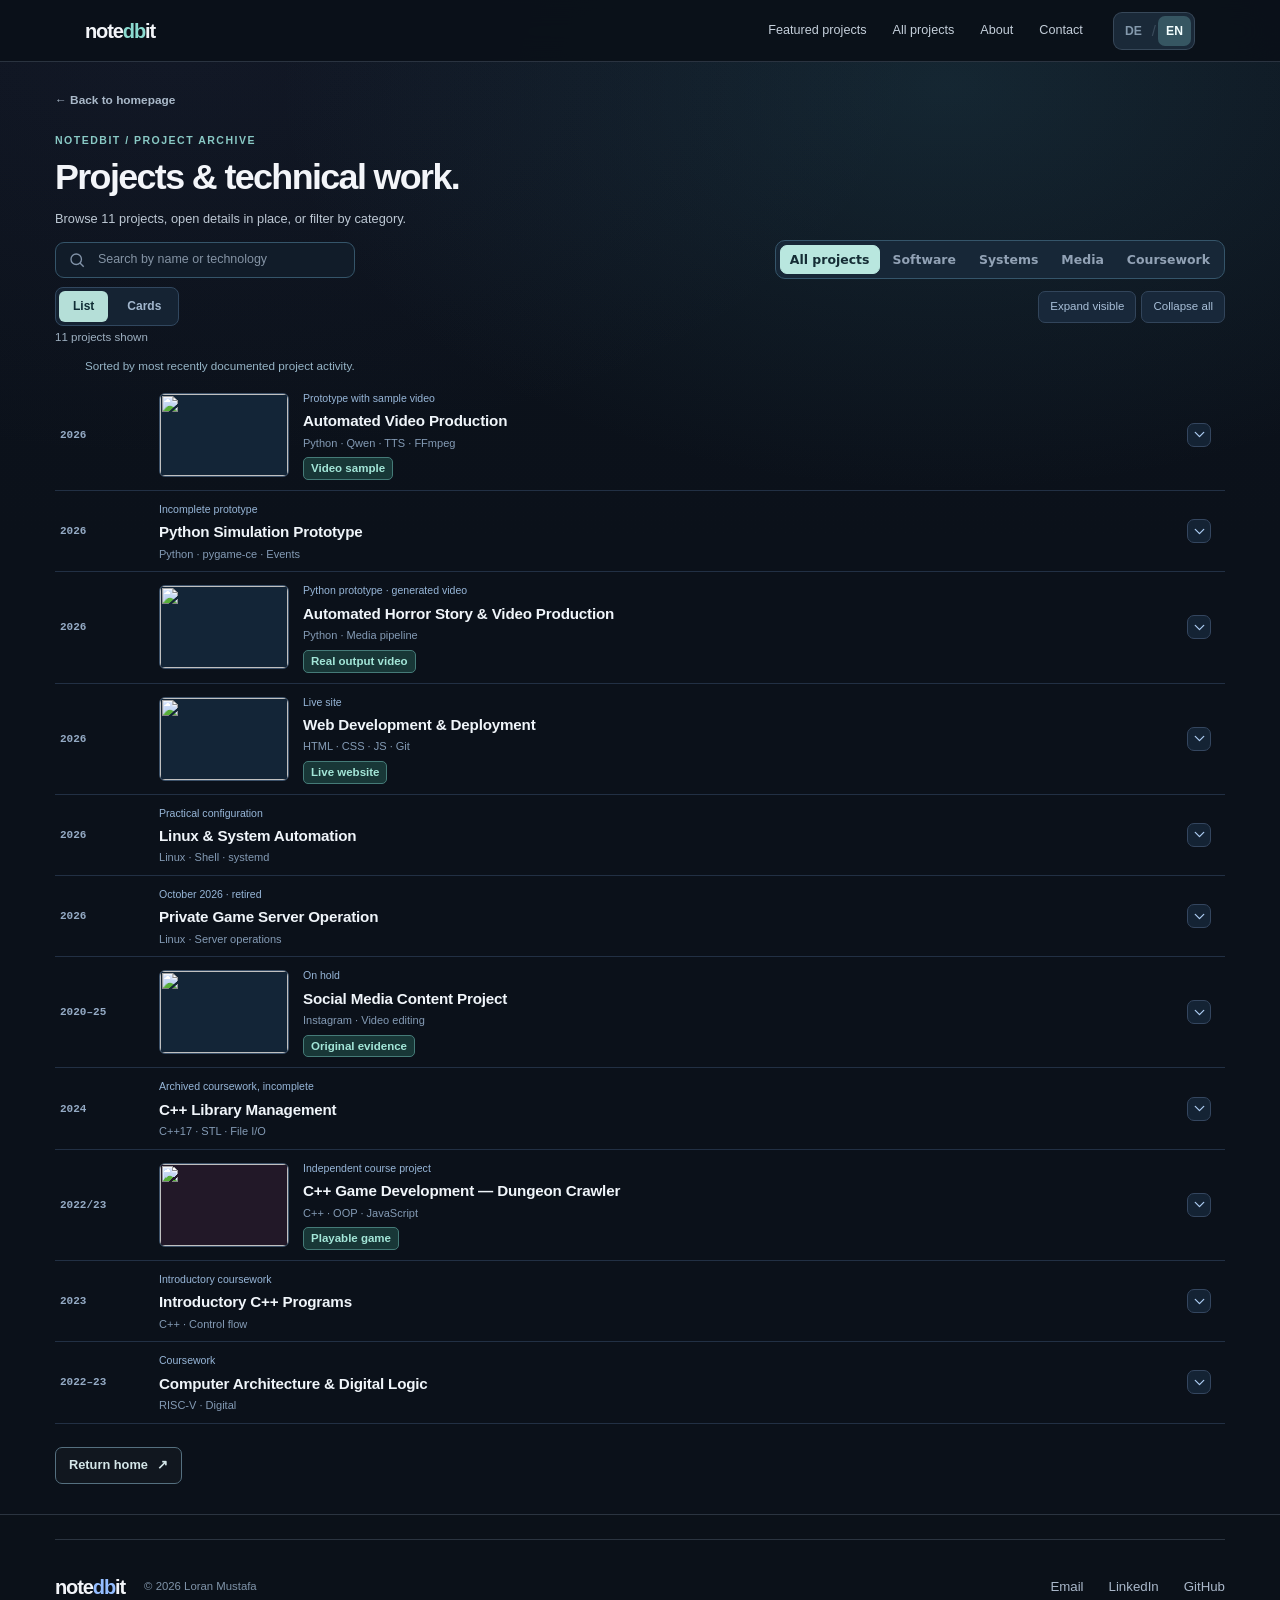
==== projects/index.html @ 92173fb7 "Prepare notedbit portfolio for internship and working student applications" ====
<!DOCTYPE html>

<html lang="en"><head><meta charset="utf-8"/><meta content="width=device-width,initial-scale=1" name="viewport"/><title data-de="Projekte &amp; technische Arbeiten — notedbit">Projects &amp; Technical Work — notedbit</title><meta content="Portfolio archive: documented applications, technical system work, media projects and coursework by Loran Mustafa." data-content-de="Portfolioarchiv: dokumentierte Anwendungen, Systemarbeiten, Medienprojekte und Studienübungen von Loran Mustafa." name="description"/><meta content="#0a1018" name="theme-color"/><link href="https://notedbit.com/projects/" rel="canonical"/><meta content="website" property="og:type"/><meta content="Projects &amp; Technical Work — notedbit" data-content-de="Projekte &amp; technische Arbeiten — notedbit" property="og:title"/><meta content="Portfolio archive: documented applications, technical system work, media projects and coursework by Loran Mustafa." data-content-de="Portfolioarchiv: dokumentierte Anwendungen, Systemarbeiten, Medienprojekte und Studienübungen von Loran Mustafa." property="og:description"/><meta content="https://notedbit.com/projects/" property="og:url"/><meta content="https://notedbit.com/assets/og-preview.png" property="og:image"/><link href="../assets/favicon.svg" rel="icon" type="image/svg+xml"/><link href="../style.css" rel="stylesheet"/><script defer="" src="../language.js"></script><script defer="" src="../script.js"></script></head><body><a class="skip-link" href="#main-content"><span data-de="Zum Inhalt springen">Skip to content</span></a><header class="site-header" data-header=""><div class="nav-shell shell"><a aria-label="notedbit home" class="brand wordmark" href="../index.html"><span>note</span><span class="wordmark-db">db</span><span>it</span></a><button aria-controls="primary-nav" aria-expanded="false" aria-label="Open navigation" class="nav-toggle" data-nav-toggle="" type="button"><span></span><span></span></button><nav aria-label="Primary navigation" class="site-nav" id="primary-nav"><a href="../index.html#work"><span data-de="Ausgewählte Projekte">Featured projects</span></a><a href="../projects/"><span data-de="Alle Projekte">All projects</span></a><a href="../index.html#about"><span data-de="Über mich">About</span></a><a href="../index.html#contact"><span data-de="Kontakt">Contact</span></a></nav><div aria-label="Sprache / Language" class="language-switch" data-language-switch="" role="group"><button aria-label="Deutsch wählen" aria-pressed="false" data-lang="de" lang="de" type="button">DE</button><span aria-hidden="true">/</span><button aria-label="Choose English" aria-pressed="true" data-lang="en" lang="en" type="button">EN</button></div></div></header><main id="main-content" tabindex="-1"><section class="archive-lead shell"><a class="back-link" href="../index.html"><span data-de="← Zurück zur Startseite">← Back to homepage</span></a><p class="micro-label">NOTEDBIT / <span data-de="PROJEKTARCHIV">PROJECT ARCHIVE</span></p><h1><span data-de="Projekte &amp; technische Arbeiten.">Projects &amp; technical work.</span></h1><p data-de="11 Projekte durchsuchen, direkt aufklappen oder nach Kategorien filtern.">Browse 11 projects, open details in place, or filter by category.</p><div class="archive-controls"><label class="archive-search"><span class="sr-only"><span data-de="Projekte suchen">Search projects</span></span><svg aria-hidden="true" viewbox="0 0 24 24"><circle cx="11" cy="11" r="7"></circle><path d="m16 16 5 5"></path></svg><input autocomplete="off" data-placeholder-de="Nach Namen oder Technologie suchen" id="project-search" placeholder="Search by name or technology" type="search"/></label><div aria-label="Filter project categories" class="archive-filters" data-aria-label-de="Projektkategorien filtern" role="group"><button aria-controls="project-groups" aria-pressed="false" data-filter="all" type="button"><span data-de="Alle Projekte">All projects</span></button><button aria-controls="project-groups" aria-pressed="true" data-filter="software" type="button">Software</button><button aria-controls="project-groups" aria-pressed="false" data-filter="systems" type="button"><span data-de="Systeme">Systems</span></button><button aria-controls="project-groups" aria-pressed="false" data-filter="media" type="button"><span data-de="Medien">Media</span></button><button aria-controls="project-groups" aria-pressed="false" data-filter="coursework" type="button"><span data-de="Studium">Coursework</span></button></div></div><div aria-label="Project display options" class="archive-workspace-toolbar" data-aria-label-de="Ansichtseinstellungen"><div aria-label="Display style" class="archive-view-switch" data-aria-label-de="Darstellung" role="group"><button aria-pressed="true" data-archive-view="rows" type="button"><span data-de="Liste">List</span></button><button aria-pressed="false" data-archive-view="cards" type="button"><span data-de="Karten">Cards</span></button></div><div class="archive-bulk-actions"><button data-archive-expand="all" type="button"><span data-de="Alle sichtbaren öffnen">Expand visible</span></button><button data-archive-expand="none" type="button"><span data-de="Alle schließen">Collapse all</span></button></div></div><p aria-live="polite" class="archive-filter-feedback" data-result-count=""></p></section><p class="archive-sort-note"><span data-de="Nach dem zuletzt dokumentierten Projektstand sortiert.">Sorted by most recently documented project activity.</span></p><div class="shell archive-main" id="project-groups"><section class="archive-group" data-archive-section="software" id="software"><div class="archive-group-head"><div><h2><span data-de="Anwendungen &amp; Software">Applications &amp; software</span></h2><p><span data-de="Eigenständige Anwendungen und Software-Studienarbeiten mit kenntlich gemachtem Entwicklungsstand.">Standalone applications and software coursework with stated development status.</span></p></div></div><div class="archive-records"><details class="archive-record" data-category="software" data-search="automated product video generation automatisierte produktvideogenerierung python application integrating local text generation, narration, composition and ffmpeg rendering. public prototype output and separate test record. python-anwendung mit lokaler textgenerierung, vertonung, szenenaufbau und ffmpeg-rendering. öffentlicher prototyp und separater testnachweis. python · qwen · tts · ffmpeg automated video production automatisierte videoproduktion" data-sort-year="2026" id="video"><summary class="archive-record-summary"><span class="archive-record-year">2026</span><span class="archive-record-heading"><span aria-hidden="true" class="archive-record-thumb"><img alt="" decoding="async" loading="lazy" src="../assets/trending-trove-poster.jpg"/></span><span class="archive-record-heading-content"><span class="archive-record-top"><span class="archive-record-status"><span data-de="Prototyp mit Videobeispiel">Prototype with sample video</span></span></span><span class="archive-record-title"><span data-de="Automatisierte Videoproduktion">Automated Video Production</span></span><span class="archive-record-stack">Python · Qwen · TTS · FFmpeg</span><span class="archive-evidence"><span data-de="Videobeispiel">Video sample</span></span></span></span><span aria-hidden="true" class="archive-record-chevron"><svg viewbox="0 0 24 24"><path d="m6 9 6 6 6-6"></path></svg></span></summary><div class="archive-record-panel"><p class="archive-record-description"><span data-de="Python-Anwendung mit lokaler Textgenerierung, Vertonung, Szenenaufbau und FFmpeg-Rendering. Öffentlicher Prototyp und separater Testnachweis.">Python application integrating local text generation, narration, composition and FFmpeg rendering. Public prototype output and separate test record.</span></p><div class="archive-facts"><div class="archive-fact"><h4><span data-de="Von Produktinformationen zur Videoausgabe">From product information to video output</span></h4><p><span data-de="Die Anwendung soll aus ausgewählten Produktdaten vertonte Produktvideos im Hochformat erzeugen. Python verbindet Datenverarbeitung, lokale Textgenerierung, Audio und Rendering zu einem durchgängigen Ablauf.">The application is designed to generate narrated vertical product videos from selected product data. Python coordinates data processing, local text generation, audio and rendering in an end-to-end workflow.</span></p></div><div class="archive-fact"><h4><span data-de="Komponenten der Pipeline">Pipeline components</span></h4><p><span data-de="Die Pipeline verwendet ein lokales Qwen-Modell für Skripte, Kokoro zur Sprachsynthese und FFmpeg für das Videorendering. Szenenzeiten, Untertitel, Komposition und technische Prüfungen werden innerhalb der Anwendung verarbeitet. Eine Desktop-Oberfläche auf Basis von PySide6 gehört zum Projekt.">The pipeline uses a local Qwen model for scripts, Kokoro for speech synthesis and FFmpeg for video rendering. Scene timing, captions, composition and technical checks are handled within the application. A PySide6-based desktop interface is part of the project.</span></p></div></div><div class="archive-media archive-video"><video aria-label="Video prototype: generated sample" controls="" data-aria-label-de="Videoprototyp: generiertes Beispiel" playsinline="" poster="../assets/trending-trove-poster.jpg" preload="none"><source src="../assets/trending-trove-prototype.mp4" type="video/mp4"/></video><div class="archive-media-caption"><strong><span data-de="Generiertes Prototypbeispiel">Generated prototype sample</span></strong><p><span data-de="Eine frühere Ausgabe der Anwendung, kein fertiges Produkt. Der separat dokumentierte Linux-End-to-End-Test verwendete eine andere Videodatei.">An earlier output of the application, not a finalized product. The separately documented Linux end-to-end test used another video file.</span></p></div></div><div class="archive-panel-links"><a class="archive-case-link" href="../assets/trending-trove-prototype.mp4"><span data-de="Ausgabevideo ansehen">Watch generated sample</span> ↗</a><a class="archive-case-link" href="trendingtrove.html"><span data-de="Technische Dokumentation">Technical documentation</span> <span aria-hidden="true">↗</span></a></div></div></details><details class="archive-record" data-category="software" data-search="python simulation prototype python-simulationsprototyp pygame-ce physik physics kollision collision seed modes modi events ereignisse plinko shrinking circle 2026" data-sort-year="2026" id="simulation"><summary class="archive-record-summary"><span class="archive-record-year">2026</span><span class="archive-record-heading"><span class="archive-record-heading-content"><span class="archive-record-top"><span class="archive-record-status"><span data-de="Unvollständiger Prototyp">Incomplete prototype</span></span></span><span class="archive-record-title"><span data-de="Python-Simulationsprototyp">Python Simulation Prototype</span></span><span class="archive-record-stack">Python · pygame-ce · Events</span></span></span><span aria-hidden="true" class="archive-record-chevron"><svg viewbox="0 0 24 24"><path d="m6 9 6 6 6-6"></path></svg></span></summary><div class="archive-record-panel"><p class="archive-record-description"><span data-de="Python-Prototyp mit neun registrierten Modi und bekannten Fehlern in Physik und Kollisionen. Ein funktionierender Videoexport ist unbelegt.">Python prototype with nine registered modes and known physics and collision issues. A working video export is unverified.</span></p><div class="archive-facts"><div class="archive-fact"><h4><span data-de="Simulationsmechanik">Simulation mechanics</span></h4><p><span data-de="Die Implementierung enthält Seed-basierte Durchläufe, Kollisionslogik und eine Simulationszeit. Einzelne Modi laufen unzuverlässig. Die Browser-Demo wird im Portfolio nicht angeboten.">The implementation includes seeded runs, collision logic and a simulation clock. Some modes behave unreliably and the browser demo is unavailable from the portfolio.</span></p></div><div class="archive-fact"><h4><span data-de="Events und Reproduzierbarkeit">Events and reproducibility</span></h4><p><span data-de="Ein Event-/Listener-System erfasst Kollisionen, Objekterzeugung, Entfernen und Punktestände. Debug-Overlays, Laufmetriken und automatische Prüfungen unterstützen Tests und reproduzierbare Entwicklungsdurchläufe.">An event/listener system records collisions, object creation, removal and scoring events. Debug overlays, run metrics and automated acceptance checks support testing and repeatable development runs.</span></p></div></div><div class="archive-panel-links"><a class="archive-case-link" href="python-simulations.html"><span data-de="Technische Dokumentation">Technical documentation</span> <span aria-hidden="true">↗</span></a></div></div></details><details class="archive-record" data-category="software" data-search="automated horror story &amp; video production automatisierte horrorstory- &amp; videoproduktion separate python project for story processing, voice and short-video composition. public showcase video not yet verified. separates python-projekt für story-verarbeitung, vertonung und kurze videos. öffentliches beispielvideo bislang nicht verifiziert. python · media pipeline automated horror story &amp; video production automatisierte horrorstory- &amp; videoproduktion horror generated video qwen kokoro whisper subtitles ffmpeg batch tests 2026" data-sort-year="2026" id="horror"><summary class="archive-record-summary"><span class="archive-record-year">2026</span><span class="archive-record-heading"><span aria-hidden="true" class="archive-record-thumb"><img alt="" decoding="async" loading="lazy" src="../assets/horror-generated-frame.jpg"/></span><span class="archive-record-heading-content"><span class="archive-record-top"><span class="archive-record-status"><span data-de="Python-Prototyp · generiertes Video">Python prototype · generated video</span></span></span><span class="archive-record-title"><span data-de="Automatisierte Horrorstory- &amp; Videoproduktion">Automated Horror Story &amp; Video Production</span></span><span class="archive-record-stack">Python · Media pipeline</span><span class="archive-evidence"><span data-de="Echtes Ausgabevideo">Real output video</span></span></span></span><span aria-hidden="true" class="archive-record-chevron"><svg viewbox="0 0 24 24"><path d="m6 9 6 6 6-6"></path></svg></span></summary><div class="archive-record-panel"><p class="archive-record-description"><span data-de="Lokale Python-Pipeline für Vertonung, Bildsequenzen, Untertitel und vertikalen Videoexport. Ein echter Ausgabeausschnitt ist verfügbar.">Local Python pipeline for narration, image sequences, subtitles and final vertical video assembly. A real output excerpt is available.</span></p><div class="archive-facts"><div class="archive-fact"><h4><span data-de="Vertonte fiktionale Geschichten">Narrated fictional stories</span></h4><p><span data-de="Das Projekt ist auf englischsprachige fiktionale Horrorvideos ausgerichtet. Es verbindet Erzähltext, Vertonung, Bildsequenzen, zurückhaltende Bildbewegung, Untertitel und Medienexport. Es ist von der Produktvideo-Pipeline getrennt.">The project targets English-language fictional horror videos. It combines narrative text, narration, image sequences, restrained visual movement, subtitles and media export. It is distinct from the product-video pipeline.</span></p></div><div class="archive-fact"><h4><span data-de="Stapelverarbeitung und Prüfungen">Batch processing and validation</span></h4><p><span data-de="Entwicklungsprotokolle beschreiben Stapelverarbeitung, Untertitel und Fehlerbehandlung. Eine tatsächliche Videoausgabe liegt jetzt als visuell geprüftes Beispiel vor; die gesamte Pipeline wurde nicht erneut unabhängig getestet.">Development logs describe multi-story batch runs, subtitle processing and error recovery. A produced video output is now available as a checked visual sample; the entire pipeline has not been independently retested.</span></p></div></div><div class="archive-media archive-video"><video aria-label="Generated horror video excerpt" controls="" data-aria-label-de="Ausschnitt eines erzeugten Horrorvideos" playsinline="" poster="../assets/horror-generated-frame.jpg" preload="none"><source src="../assets/horror-generated-excerpt.mp4" type="video/mp4"/></video><div class="archive-media-caption"><strong><span data-de="Originalausgabe · Ausschnitt (42 s)">Original generated output · excerpt (42 s)</span></strong><p><span data-de="Ausschnitt aus einem 2:53-Minuten-Video vom 24.09.2026. Eigene Videoausgabe, kein fremdes Referenzmaterial.">Excerpt from a 2:53-minute video dated 24 September 2026. Generated project output, not third-party reference footage.</span></p></div></div><div class="archive-panel-links"><a class="archive-case-link" href="../assets/horror-generated-excerpt.mp4"><span data-de="Generierten Ausschnitt ansehen">Watch generated excerpt</span> ↗</a><a class="archive-case-link" href="horror-video-automation.html"><span data-de="Technische Dokumentation">Technical documentation</span> <span aria-hidden="true">↗</span></a></div></div></details><details class="archive-record" data-category="software" data-search="c++ library management c++-bibliotheksverwaltung archived multi-class application skeleton. the original command dispatcher was empty; attribution needs review before public code release. archivierter anwendungsentwurf mit mehreren klassen. die ursprüngliche befehlsverarbeitung war leer; urheberschaft vor codefreigabe klären. c++17 · stl · file i/o c++ library management c++-bibliotheksverwaltung january 2024 original unimplemented dispatcher project" data-sort-year="2024" id="library"><summary class="archive-record-summary"><span class="archive-record-year">2024</span><span class="archive-record-heading"><span class="archive-record-top"><span class="archive-record-status"><span data-de="Archivierte Studienarbeit, unvollständig">Archived coursework, incomplete</span></span></span><span class="archive-record-title"><span data-de="C++-Bibliotheksverwaltung">C++ Library Management</span></span><span class="archive-record-stack">C++17 · STL · File I/O</span></span><span aria-hidden="true" class="archive-record-chevron"><svg viewbox="0 0 24 24"><path d="m6 9 6 6 6-6"></path></svg></span></summary><div class="archive-record-panel"><p class="archive-record-description"><span data-de="Archivierter Anwendungsentwurf mit mehreren Klassen. Die ursprüngliche Befehlsverarbeitung war leer; Urheberschaft vor Codefreigabe klären.">Archived multi-class application skeleton. The original command dispatcher was empty; attribution needs review before public code release.</span></p><div class="archive-facts"><div class="archive-fact"><h4><span data-de="Mehrere fachliche Klassen">Multiple domain classes</span></h4><p><span data-de="Der archivierte Code enthält getrennte Klassen für Book, Author, User, Tag, BorrowEntry und Library sowie Header-/Quelldateitrennung, Standardcontainer, Suchroutinen und Datei-Ein-/Ausgabe.">The archived code contains separate Book, Author, User, Tag, BorrowEntry and Library classes, with header/source separation, standard containers, lookup routines and file-I/O methods.</span></p></div><div class="archive-fact"><h4><span data-de="Fehlende Kommandoverarbeitung">Missing command dispatch</span></h4><p><span data-de="Die Hauptschleife ruft Library::processCommand() auf, die Methode ist im verfügbaren Archiv aber leer. Auch die Ausleihberechtigung ist nur ein Platzhalter. Ein erfolgreicher Build bedeutet deshalb nicht, dass die Anwendung benutzbar ist.">The main input loop calls Library::processCommand(), but that method has no implementation in the available archive. A borrowing authorization check is also a placeholder. A successful build therefore does not mean the application is usable.</span></p></div></div><div class="archive-panel-links"><a class="archive-case-link" href="library-management.html"><span data-de="Technische Dokumentation">Technical documentation</span> <span aria-hidden="true">↗</span></a></div></div></details><details class="archive-record" data-category="software" data-search="c++ game development — dungeon crawler c++-spieleentwicklung — dungeon crawler independently developed c++ project with object-oriented mechanics; later browser-playable javascript adaptation. eigenständig entwickeltes c++-projekt mit objektorientierten mechaniken; später erstellte, spielbare javascript-adaption. c++ · oop · javascript c++ game development — dungeon crawler c++-spieleentwicklung — dungeon crawler" data-sort-year="2023" id="dungeon"><summary class="archive-record-summary"><span class="archive-record-year">2022/23</span><span class="archive-record-heading"><span aria-hidden="true" class="archive-record-thumb"><img alt="" decoding="async" loading="lazy" src="../assets/dungeoncrawler-gameplay.png"/></span><span class="archive-record-heading-content"><span class="archive-record-top"><span class="archive-record-status"><span data-de="Eigenständiges Studienprojekt">Independent course project</span></span></span><span class="archive-record-title"><span data-de="C++-Spieleentwicklung — Dungeon Crawler">C++ Game Development — Dungeon Crawler</span></span><span class="archive-record-stack">C++ · OOP · JavaScript</span><span class="archive-evidence"><span data-de="Spielbare Demo">Playable game</span></span></span></span><span aria-hidden="true" class="archive-record-chevron"><svg viewbox="0 0 24 24"><path d="m6 9 6 6 6-6"></path></svg></span></summary><div class="archive-record-panel"><p class="archive-record-description"><span data-de="Ursprüngliches eigenständiges C++-Projekt mit objektorientierten Mechaniken; später erstellte, spielbare JavaScript-Adaption.">Original independent C++ project with object-oriented mechanics; later browser-playable JavaScript adaptation.</span></p><div class="archive-facts"><div class="archive-fact"><h4><span data-de="Ursprüngliches C++-Projekt">Original C++ project</span></h4><p><span data-de="Entwickelt im Rahmen von Algorithmen und Datenstrukturen an der Universität Osnabrück. Die ursprüngliche Umgebung verwendete AlgoViz / SVG für die Darstellung und umfasste Charaktere, Gegner, Kämpfe, Gegenstände, Truhen, Gold, Gifteffekte und Levelwechsel.">Developed as part of Algorithms and Data Structures at the University of Osnabrück. The original environment used AlgoViz / SVG for graphics and included characters, enemies, combat, items, chests, gold, poison effects and level progression.</span></p></div><div class="archive-fact"><h4><span data-de="Spiel- und Levelmechanik">Game and level logic</span></h4><p><span data-de="Der ursprüngliche Code enthält objektorientierte Klassen und eine rasterbasierte Dungeon-Logik. Zufällige Levelgenerierung und Prüfungen erreichbarer Bereiche gehören zur dokumentierten Implementierung. Der Browser-Port bildet ausgewählte Mechaniken mit JavaScript und den vorhandenen Pixel-Art-Grafiken nach.">The original code includes object-oriented classes and grid-based dungeon logic. Randomized level generation and checks for reachable areas are part of the documented implementation. The browser port reproduces selected mechanics using JavaScript and the existing pixel-art assets.</span></p></div></div><div class="archive-media archive-game"><div class="archive-game-preview"><img alt="Screenshot from the actual running Dungeon Crawler browser game" data-alt-de="Screenshot der laufenden Dungeon-Crawler-Browserversion" loading="lazy" src="../assets/dungeoncrawler-gameplay.png"/><div><strong><span data-de="Spielbare Browser-Adaption">Playable browser adaptation</span></strong><p><span data-de="Das Browser-Spiel ist eine spätere JavaScript-Adaption, nicht die ursprüngliche C++-Studienabgabe.">The browser game is a later JavaScript adaptation, not the original C++ coursework submission.</span></p><button aria-expanded="false" class="archive-game-launch" data-game-toggle="" type="button"><span data-de="Spiel hier laden" data-game-label="load">Load game here</span><span data-de="Spiel verbergen" data-game-label="hide">Hide game</span></button></div></div><div class="archive-game-frame" hidden=""><iframe allowfullscreen="" data-game-src="../games/dungeoncrawler/" loading="lazy" title="Playable Dungeon Crawler demo"></iframe><p class="archive-game-note"><span data-de="Für eine größere Ansicht das vollständige Spiel öffnen.">For a larger view, open the full game.</span> <a href="../games/dungeoncrawler/"><span data-de="Ganzes Spiel öffnen">Open full game</span> ↗</a></p></div></div><div class="archive-panel-links"><a class="archive-case-link" href="dungeoncrawler.html"><span data-de="Technische Dokumentation">Technical documentation</span> <span aria-hidden="true">↗</span></a></div></div></details></div></section><section class="archive-group" data-archive-section="systems" id="systems"><div class="archive-group-head"><div><h2><span data-de="Web &amp; Infrastruktur">Web &amp; infrastructure</span></h2><p><span data-de="Bereitstellung, Linux-Wartung, Skripte und Serverbetrieb.">Deployment, Linux maintenance, scripting and server operation.</span></p></div></div><div class="archive-records"><details class="archive-record" data-category="systems" data-search="web development &amp; deployment webentwicklung &amp; bereitstellung responsive bilingual static website, github pages deployment and browser game integration. responsive zweisprachige statische website, github-pages-bereitstellung und integration eines browserspiels. html · css · js · git web development &amp; deployment webentwicklung &amp; bereitstellung" data-sort-year="2026" id="website"><summary class="archive-record-summary"><span class="archive-record-year">2026</span><span class="archive-record-heading"><span aria-hidden="true" class="archive-record-thumb"><img alt="" decoding="async" loading="lazy" src="../assets/web-deployment-thumbnail.webp"/></span><span class="archive-record-heading-content"><span class="archive-record-top"><span class="archive-record-status"><span data-de="Veröffentlichte Website">Live site</span></span></span><span class="archive-record-title"><span data-de="Webentwicklung &amp; Bereitstellung">Web Development &amp; Deployment</span></span><span class="archive-record-stack">HTML · CSS · JS · Git</span><span class="archive-evidence"><span data-de="Live-Website">Live website</span></span></span></span><span aria-hidden="true" class="archive-record-chevron"><svg viewbox="0 0 24 24"><path d="m6 9 6 6 6-6"></path></svg></span></summary><div class="archive-record-panel"><p class="archive-record-description"><span data-de="Responsive zweisprachige statische Website, GitHub-Pages-Bereitstellung und Integration eines Browserspiels.">Responsive bilingual static website, GitHub Pages deployment and browser game integration.</span></p><div class="archive-facts"><div class="archive-fact"><h4><span data-de="HTML, CSS und JavaScript">Plain HTML, CSS and JavaScript</span></h4><p><span data-de="notedbit wird ohne Frontend-Framework oder Backend umgesetzt. Die Website enthält responsive Navigation, eine zweisprachige Oberfläche, Projektseiten, einen Videoplayer und eine interaktive JavaScript-Spieladaption.">notedbit is built without a frontend framework or backend. The site includes responsive navigation, a bilingual interface, project pages, a media player and an interactive JavaScript game adaptation.</span></p></div><div class="archive-fact"><h4><span data-de="Versioniert und veröffentlicht">Versioned and published</span></h4><p><span data-de="Der Quellcode wird mit Git und GitHub verwaltet und über GitHub Pages unter einer eigenen Domain bereitgestellt. Das öffentliche Repository dokumentiert die Seitenstruktur und den verfügbaren Quellcode.">The source is managed with Git and GitHub and served through GitHub Pages under a custom domain. The public repository documents the site structure and the available source code.</span></p></div></div><div class="archive-media archive-site-preview"><img alt="Screenshot of the actual notedbit portfolio website" data-alt-de="Screenshot der tatsächlichen notedbit-Portfolio-Website" loading="lazy" src="../assets/notedbit-site-preview.png"/><p><span data-de="Screenshot dieses Portfolios; der Quellcode ist im öffentlichen Repository verfügbar.">Screenshot of this portfolio; source code is available in the public repository.</span> <a href="https://github.com/notedbit/notedbit" rel="noopener noreferrer" target="_blank">GitHub ↗</a></p></div><div class="archive-panel-links"><a class="archive-case-link" href="../index.html"><span data-de="Portfolio ansehen">View live portfolio</span> ↗</a><a class="archive-case-link" href="web-development.html"><span data-de="Technische Dokumentation">Technical documentation</span> <span aria-hidden="true">↗</span></a> <a class="archive-case-link" href="https://github.com/notedbit/notedbit" rel="noopener noreferrer" target="_blank">GitHub ↗</a></div></div></details><details class="archive-record" data-category="systems" data-search="linux &amp; system automation linux &amp; systemautomatisierung linux migration, troubleshooting, shell/systemd tasks and documented maintenance workflows. linux-migration, fehlerdiagnose, shell-/systemd-aufgaben und dokumentierte wartungsabläufe. linux · shell · systemd linux &amp; system automation linux &amp; systemautomatisierung" data-sort-year="2026" id="linux"><summary class="archive-record-summary"><span class="archive-record-year">2026</span><span class="archive-record-heading"><span class="archive-record-top"><span class="archive-record-status"><span data-de="Praktische Konfiguration">Practical configuration</span></span></span><span class="archive-record-title"><span data-de="Linux &amp; Systemautomatisierung">Linux &amp; System Automation</span></span><span class="archive-record-stack">Linux · Shell · systemd</span></span><span aria-hidden="true" class="archive-record-chevron"><svg viewbox="0 0 24 24"><path d="m6 9 6 6 6-6"></path></svg></span></summary><div class="archive-record-panel"><p class="archive-record-description"><span data-de="Linux-Migration, Fehlerdiagnose, Shell-/systemd-Aufgaben und dokumentierte Wartungsabläufe.">Linux migration, troubleshooting, shell/systemd tasks and documented maintenance workflows.</span></p><div class="archive-facts"><div class="archive-fact"><h4><span data-de="Shell und systemd">Shell and systemd</span></h4><p><span data-de="Zu den Linux-Wartungsaufgaben gehören skriptbasierte APT-/Flatpak-Updates und eine Zeitsteuerung über systemd. Die Arbeiten zeigen lokale Automatisierung, nicht die Administration produktiver Unternehmensinfrastruktur.">Linux maintenance tasks include scripted APT/Flatpak updates and systemd-based scheduling. The work demonstrates configuration and operation of local automation, not production-scale infrastructure administration.</span></p></div><div class="archive-fact"><h4><span data-de="Fehleranalyse und Systemmigration">Troubleshooting and system migration</span></h4><p><span data-de="Dokumentierte Arbeiten umfassen Boot- und Datenträgermigration, Desktop- und Hardwarekonfiguration, Audio-/Netzwerkdiagnose und Untersuchungen schwankender WLAN-/Downloadgeschwindigkeiten. Eine Datenträgermigration auf NVMe wurde abgeschlossen und das System erfolgreich gestartet.">Documented work includes boot and storage migration, desktop and hardware configuration, audio/network diagnostics and investigation of fluctuating Wi-Fi/download performance. A disk-to-NVMe migration was completed and the system booted successfully.</span></p></div></div><div class="archive-panel-links"><a class="archive-case-link" href="linux-automation.html"><span data-de="Technische Dokumentation">Technical documentation</span> <span aria-hidden="true">↗</span></a></div></div></details><details class="archive-record" data-category="systems" data-search="private game server operation betrieb eines privaten gameservers dauntless revived server operations on linux. server operation, not development of the original game. dauntless-revived-serverbetrieb unter linux. serveradministration, keine entwicklung des ursprünglichen spiels. linux · server operations private game server operation betrieb eines privaten gameservers 2026 2022 2023 2026" data-sort-year="2026" id="server"><summary class="archive-record-summary"><span class="archive-record-year">2026</span><span class="archive-record-heading"><span class="archive-record-top"><span class="archive-record-status"><span data-de="Oktober 2026 · eingestellt">October 2026 · retired</span></span></span><span class="archive-record-title"><span data-de="Betrieb eines privaten Gameservers">Private Game Server Operation</span></span><span class="archive-record-stack">Linux · Server operations</span></span><span aria-hidden="true" class="archive-record-chevron"><svg viewbox="0 0 24 24"><path d="m6 9 6 6 6-6"></path></svg></span></summary><div class="archive-record-panel"><p class="archive-record-description"><span data-de="Dauntless-Revived-Serverbetrieb unter Linux. Serveradministration, keine Entwicklung des ursprünglichen Spiels.">Dauntless Revived server operations on Linux. Server operation, not development of the original game.</span></p><div class="archive-facts"><div class="archive-fact"><h4><span data-de="Privater Dauntless-Server">Private Dauntless server</span></h4><p><span data-de="Ein privater Dauntless-Revived-Server wurde unter Linux eingerichtet und betrieben, einschließlich Wartung und Backups. Der Dienst wurde inzwischen eingestellt. Dies belegt Betriebserfahrung, nicht die Entwicklung des Spiels oder einer kommerziellen Hosting-Plattform.">A private Dauntless Revived server was configured and operated under Linux, with maintenance and backups. The service has since been discontinued; this is operational experience, not a claim of developing the game or a commercial hosted platform.</span></p></div><div class="archive-fact"><h4><span data-de="Umfang der Dokumentation">Documentation scope</span></h4><p><span data-de="Dies sind getrennte technische Arbeiten, die als Fallstudie zusammengefasst werden, kein einheitliches Softwareprodukt. Ein Live-Administrationsdashboard, produktives Monitoring oder ein öffentlicher Server-Endpunkt wird nicht behauptet.">These are separate technical tasks grouped as a case study, not one unified software product. No live administrative dashboard, production monitoring setup or public server endpoint is claimed.</span></p></div></div><div class="archive-panel-links"><a class="archive-case-link" href="linux-automation.html#server"><span data-de="Technische Dokumentation">Technical documentation</span> <span aria-hidden="true">↗</span></a></div></div></details></div></section><section class="archive-group" data-archive-section="media" id="media"><div class="archive-group-head"><div><h2><span data-de="Medien &amp; Veröffentlichung">Media &amp; publishing</span></h2><p><span data-de="Eigenständige Medienarbeit, nicht als Softwareentwicklung dargestellt.">Independent content work, not presented as software engineering.</span></p></div></div><div class="archive-records"><details class="archive-record" data-category="media" data-search="social media content project social-media-projekt memesmoke: independent short-form media publishing, creative editing and audience-performance analysis. memesmoke: eigenständige kurzvideo-veröffentlichungen, bearbeitung und auswertung der reichweite. instagram · video editing social media content project social-media-projekt" data-sort-year="2025" id="memesmoke"><summary class="archive-record-summary"><span class="archive-record-year">2020–25</span><span class="archive-record-heading"><span aria-hidden="true" class="archive-record-thumb"><img alt="" decoding="async" loading="lazy" src="../assets/memesmoke-achievement-10k.jpg"/></span><span class="archive-record-heading-content"><span class="archive-record-top"><span class="archive-record-status"><span data-de="Pausiert">On hold</span></span></span><span class="archive-record-title"><span data-de="Social-Media-Projekt">Social Media Content Project</span></span><span class="archive-record-stack">Instagram · Video editing</span><span class="archive-evidence"><span data-de="Originalnachweis">Original evidence</span></span></span></span><span aria-hidden="true" class="archive-record-chevron"><svg viewbox="0 0 24 24"><path d="m6 9 6 6 6-6"></path></svg></span></summary><div class="archive-record-panel"><p class="archive-record-description"><span data-de="MemeSmoke: eigenständige Kurzvideo-Veröffentlichungen, Bearbeitung und Auswertung der Reichweite.">MemeSmoke: independent short-form media publishing, creative editing and audience-performance analysis.</span></p><div class="archive-facts"><div class="archive-fact"><h4><span data-de="Bearbeitung, Veröffentlichung und Auswertung">Editing, publishing and analysis</span></h4><p><span data-de="Das Projekt umfasste die Aufbereitung und Veröffentlichung kurzer Medieninhalte sowie die Auswertung ihrer Leistung mit Instagram Insights. Es wird als digitales Medienprojekt präsentiert, nicht als Programmierarbeit.">The account involved preparing and publishing short-form media content and reviewing performance using Instagram Insights. It is presented as a digital media project, not a programming project.</span></p></div><div class="archive-fact"><h4><span data-de="Dokumentierte Reichweite">Recorded reach</span></h4><p><span data-de="Die historischen Screenshots dokumentieren Meilensteine von 10.000 Followern und 5 Millionen Aufrufen.">The historical screenshots document milestones of 10,000 followers and 5 million plays.</span></p></div></div><div class="archive-media archive-milestones"><img alt="Original screenshot celebrating 10,000 followers" data-alt-de="Original-Screenshot zum Meilenstein von 10.000 Followern" loading="lazy" src="../assets/memesmoke-achievement-10k.jpg"/><img alt="Original screenshot celebrating 5 million plays" data-alt-de="Original-Screenshot zum Meilenstein von fünf Millionen Aufrufen" loading="lazy" src="../assets/memesmoke-achievement-5m.jpg"/><p><span data-de="Historische Screenshots, keine aktuellen Reichweitenzahlen.">Historical screenshots, not current audience figures.</span></p></div><div class="archive-panel-links"><a class="archive-case-link" href="media-project.html"><span data-de="Technische Dokumentation">Technical documentation</span> <span aria-hidden="true">↗</span></a></div></div></details></div></section><section class="archive-group" data-archive-section="coursework" id="coursework"><div class="archive-group-head"><div><h2><span data-de="Frühere Studienarbeiten">Earlier coursework</span></h2><p><span data-de="Kleinere Aufgaben, die nicht zu Softwareprodukten aufgebläht werden.">Smaller assignments grouped without inflating them into products.</span></p></div></div><div class="archive-records"><details class="archive-record" data-category="coursework" data-search="introductory c++ programs c++-einführungsprogramme currency conversion, letter generation and introductory console exercises. währungsumrechnung, briefgenerierung und einfache konsolenübungen. c++ · control flow introductory c++ programs c++-einführungsprogramme" data-sort-year="2023" id="introcpp"><summary class="archive-record-summary"><span class="archive-record-year">2023</span><span class="archive-record-heading"><span class="archive-record-top"><span class="archive-record-status"><span data-de="Einführende Studienarbeit">Introductory coursework</span></span></span><span class="archive-record-title"><span data-de="C++-Einführungsprogramme">Introductory C++ Programs</span></span><span class="archive-record-stack">C++ · Control flow</span></span><span aria-hidden="true" class="archive-record-chevron"><svg viewbox="0 0 24 24"><path d="m6 9 6 6 6-6"></path></svg></span></summary><div class="archive-record-panel"><p class="archive-record-description"><span data-de="Währungsumrechnung, Briefgenerierung und einfache Konsolenübungen.">Currency conversion, letter generation and introductory console exercises.</span></p><div class="archive-facts"><div class="archive-fact"><h4><span data-de="Kleine C++-Übungen">Small C++ exercises</span></h4><p><span data-de="Vorhandene Grundlagenübungen: Währungsumrechnung mit festen Kursen, einfache Textausgabe und Konsolen-Ein-/Ausgabe. Keine eigenständigen Softwareprodukte.">Source-backed fundamentals: currency conversion with fixed rates, conditional text output, and console I/O. These are not standalone software products.</span></p></div></div><div class="archive-panel-links"><a class="archive-case-link" href="coursework.html#cpp"><span data-de="Technische Dokumentation">Technical documentation</span> <span aria-hidden="true">↗</span></a></div></div></details><details class="archive-record" data-category="coursework" data-search="computer architecture &amp; digital logic rechnerarchitektur &amp; digitale logik risc-v assembly and digital-circuit exercises from university modules; scope of individual submissions remains under review. risc-v-assembly und digitalschaltungen aus dem studium; umfang einzelner abgaben noch in prüfung. risc-v · digital computer architecture &amp; digital logic rechnerarchitektur &amp; digitale logik 2022–23 2022 2023 2026 own abgabe november 2022 january 2023 riscv fibonacci timer interrupts" data-sort-year="2023" id="architecture"><summary class="archive-record-summary"><span class="archive-record-year">2022–23</span><span class="archive-record-heading"><span class="archive-record-top"><span class="archive-record-status"><span data-de="Studienübungen">Coursework</span></span></span><span class="archive-record-title"><span data-de="Rechnerarchitektur &amp; Digitale Logik">Computer Architecture &amp; Digital Logic</span></span><span class="archive-record-stack">RISC-V · Digital</span></span><span aria-hidden="true" class="archive-record-chevron"><svg viewbox="0 0 24 24"><path d="m6 9 6 6 6-6"></path></svg></span></summary><div class="archive-record-panel"><p class="archive-record-description"><span data-de="Eigene Digital-Schaltungsabgaben und RISC-V-Assemblerübungen aus November 2022 bis Januar 2023. Studienarbeiten, keine eigenständige Anwendung.">Own Digital circuit submissions and RISC-V assembly exercises, dated November 2022 to January 2023. Coursework, not a standalone application.</span></p><div class="archive-facts"><div class="archive-fact"><h4><span data-de="Digitale Logik und RISC-V">Digital logic and RISC-V</span></h4><p><span data-de="Meine Abgaben umfassen Schaltungen in Digital und RISC-V-Übungen, darunter eine Interrupt-Routine für einen Timer. Die Fallstudie dokumentiert ausgewählte Studienarbeiten.">My submissions include Digital schematics and RISC-V exercises, including a timer interrupt handler. The case study documents selected coursework.</span></p></div></div><div class="archive-panel-links"><a class="archive-case-link" href="coursework.html#hardware"><span data-de="Technische Dokumentation">Technical documentation</span> <span aria-hidden="true">↗</span></a></div></div></details></div></section></div><div class="shell archive-closing"><a class="button button-secondary" href="../index.html"><span data-de="Zur Startseite">Return home</span><span aria-hidden="true">↗</span></a></div></main><footer class="site-footer portfolio-footer"><div class="footer-shell shell"><div class="footer-identity"><a aria-label="notedbit home" class="brand wordmark" href="../index.html"><span>note</span><span class="wordmark-db">db</span><span>it</span></a><p>© <span data-year="">2026</span> Loran Mustafa</p></div><div class="footer-meta"><a href="mailto:loran@notedbit.com">Email</a><a href="https://www.linkedin.com/in/loran-mustafa" rel="noopener noreferrer" target="_blank">LinkedIn</a><a href="https://github.com/notedbit" rel="noopener noreferrer" target="_blank">GitHub</a></div></div></footer><script defer="" src="../archive.js"></script></body></html>
---- style.css ----
/* ------------------------------
   notedbit — base
------------------------------ */

:root {
  --bg: #0b0d10;
  --bg-elevated: #0f1216;
  --surface: #12161b;
  --surface-2: #171c22;
  --surface-3: #1c2229;
  --text: #f2f4f7;
  --text-soft: #b9c0c9;
  --muted: #7f8894;
  --border: rgba(255, 255, 255, 0.09);
  --border-strong: rgba(255, 255, 255, 0.15);
  --accent: #8bb8ff;
  --accent-soft: rgba(139, 184, 255, 0.13);
  --accent-glow: rgba(139, 184, 255, 0.16);
  --success: #78d7a6;
  --shadow: 0 28px 80px rgba(0, 0, 0, 0.35);
  --radius-sm: 12px;
  --radius-md: 18px;
  --radius-lg: 28px;
  --max-width: 1180px;
  --header-height: 72px;
  --transition: 180ms ease;
}

*,
*::before,
*::after {
  box-sizing: border-box;
}

html {
  scroll-behavior: smooth;
  scroll-padding-top: calc(var(--header-height) + 24px);
}

body {
  margin: 0;
  min-width: 320px;
  overflow-x: hidden;
  background:
    radial-gradient(circle at 50% -10%, rgba(103, 142, 205, 0.09), transparent 38rem),
    var(--bg);
  color: var(--text);
  font-family:
    Inter,
    ui-sans-serif,
    -apple-system,
    BlinkMacSystemFont,
    "Segoe UI",
    sans-serif;
  font-size: 16px;
  line-height: 1.6;
  text-rendering: optimizeLegibility;
  -webkit-font-smoothing: antialiased;
}

body.nav-open {
  overflow: hidden;
}

a {
  color: inherit;
  text-decoration: none;
}

button,
a {
  -webkit-tap-highlight-color: transparent;
}

button {
  font: inherit;
}

img,
svg {
  display: block;
  max-width: 100%;
}

::selection {
  background: rgba(139, 184, 255, 0.26);
  color: var(--text);
}

:focus-visible {
  outline: 2px solid var(--accent);
  outline-offset: 4px;
}

.skip-link {
  position: fixed;
  top: 12px;
  left: 12px;
  z-index: 999;
  padding: 10px 14px;
  border-radius: 10px;
  background: var(--text);
  color: var(--bg);
  transform: translateY(-160%);
  transition: transform var(--transition);
}

.skip-link:focus {
  transform: translateY(0);
}

/* ------------------------------
   Shared layout
------------------------------ */

.section-shell,
.nav-shell,
.footer-shell {
  width: min(calc(100% - 40px), var(--max-width));
  margin-inline: auto;
}

.section-shell {
  padding-block: 112px;
}

.section-heading {
  display: grid;
  grid-template-columns: minmax(0, 1fr) minmax(300px, 480px);
  align-items: end;
  gap: 56px;
  margin-bottom: 48px;
}

.section-heading.compact {
  display: block;
  margin-bottom: 0;
}

.section-heading h2,
.contact-card h2 {
  margin: 0;
  font-size: clamp(2rem, 4vw, 3.55rem);
  line-height: 1.03;
  letter-spacing: -0.05em;
  font-weight: 650;
}

.section-heading > p,
.contact-card p,
.about-copy p {
  color: var(--text-soft);
}

.section-heading > p {
  margin: 0;
}

.section-kicker {
  margin: 0 0 12px;
  color: var(--muted);
  font-size: 0.76rem;
  font-weight: 700;
  letter-spacing: 0.14em;
  text-transform: uppercase;
}

.status-dot {
  width: 7px;
  height: 7px;
  border-radius: 50%;
  background: var(--success);
  box-shadow: 0 0 0 5px rgba(120, 215, 166, 0.08);
}

/* ------------------------------
   Header
------------------------------ */

.site-header {
  position: sticky;
  top: 0;
  z-index: 100;
  height: var(--header-height);
  border-bottom: 1px solid transparent;
  background: rgba(11, 13, 16, 0.7);
  backdrop-filter: blur(18px);
  -webkit-backdrop-filter: blur(18px);
  transition:
    border-color var(--transition),
    background var(--transition);
}

.site-header.is-scrolled {
  border-color: var(--border);
  background: rgba(11, 13, 16, 0.9);
}

.nav-shell {
  height: 100%;
  display: flex;
  align-items: center;
  justify-content: space-between;
}

.brand {
  display: inline-flex;
  align-items: center;
  gap: 10px;
  font-size: 0.98rem;
  font-weight: 680;
  letter-spacing: -0.02em;
}

.brand-mark {
  width: 29px;
  height: 29px;
  display: grid;
  place-items: center;
  border: 1px solid var(--border-strong);
  border-radius: 9px;
  background:
    linear-gradient(145deg, rgba(255, 255, 255, 0.06), transparent 60%),
    var(--surface-2);
  color: var(--text);
  font-size: 0.8rem;
  font-weight: 750;
  box-shadow: inset 0 1px rgba(255, 255, 255, 0.07);
}

.site-nav {
  display: flex;
  align-items: center;
  gap: 5px;
}

.site-nav > a {
  display: inline-flex;
  align-items: center;
  gap: 6px;
  padding: 9px 12px;
  border-radius: 10px;
  color: var(--text-soft);
  font-size: 0.9rem;
  transition:
    color var(--transition),
    background var(--transition);
}

.site-nav > a:hover {
  color: var(--text);
  background: rgba(255, 255, 255, 0.05);
}

.site-nav svg {
  width: 13px;
  height: 13px;
  fill: none;
  stroke: currentColor;
  stroke-width: 1.7;
  stroke-linecap: round;
  stroke-linejoin: round;
}

.site-nav .nav-contact {
  margin-left: 5px;
  border: 1px solid var(--border);
  background: rgba(255, 255, 255, 0.035);
  color: var(--text);
}

.nav-toggle {
  display: none;
  width: 42px;
  height: 42px;
  padding: 0;
  border: 1px solid var(--border);
  border-radius: 11px;
  background: var(--surface);
  color: var(--text);
  cursor: pointer;
}

.nav-toggle span {
  position: absolute;
  width: 16px;
  height: 1.5px;
  background: currentColor;
  transition:
    transform var(--transition),
    opacity var(--transition);
}

.nav-toggle span:first-child {
  transform: translateY(-3px);
}

.nav-toggle span:last-child {
  transform: translateY(3px);
}

.nav-toggle[aria-expanded="true"] span:first-child {
  transform: rotate(45deg);
}

.nav-toggle[aria-expanded="true"] span:last-child {
  transform: rotate(-45deg);
}

/* ------------------------------
   Hero
------------------------------ */

.hero {
  min-height: calc(100svh - var(--header-height));
  display: grid;
  grid-template-columns: minmax(0, 1.05fr) minmax(360px, 0.95fr);
  align-items: center;
  gap: 80px;
  padding-top: 96px;
  padding-bottom: 104px;
}

.eyebrow {
  display: inline-flex;
  align-items: center;
  gap: 10px;
  margin-bottom: 22px;
  color: var(--text-soft);
  font-size: 0.78rem;
  font-weight: 650;
  letter-spacing: 0.08em;
  text-transform: uppercase;
}

.hero h1 {
  max-width: 820px;
  margin: 0;
  font-size: clamp(3.7rem, 7.3vw, 7rem);
  font-weight: 660;
  line-height: 0.94;
  letter-spacing: -0.067em;
}

.hero-muted {
  display: block;
  color: #aeb7c2;
}

.hero-intro {
  max-width: 650px;
  margin: 30px 0 0;
  color: var(--text-soft);
  font-size: clamp(1rem, 1.4vw, 1.12rem);
}

.hero-actions,
.project-links,
.contact-actions {
  display: flex;
  flex-wrap: wrap;
  gap: 12px;
}

.hero-actions {
  margin-top: 34px;
}

.button {
  min-height: 44px;
  display: inline-flex;
  align-items: center;
  justify-content: center;
  gap: 9px;
  padding: 0 16px;
  border: 1px solid var(--border);
  border-radius: 12px;
  font-size: 0.9rem;
  font-weight: 650;
  transition:
    transform var(--transition),
    border-color var(--transition),
    background var(--transition),
    color var(--transition);
}

.button:hover {
  transform: translateY(-1px);
}

.button svg {
  width: 16px;
  height: 16px;
  fill: none;
  stroke: currentColor;
  stroke-width: 1.8;
  stroke-linecap: round;
  stroke-linejoin: round;
}

.button .github-icon {
  fill: currentColor;
  stroke: none;
}

.button-primary {
  border-color: rgba(255, 255, 255, 0.8);
  background: var(--text);
  color: #0b0d10;
}

.button-primary:hover {
  background: #ffffff;
}

.button-secondary {
  background: rgba(255, 255, 255, 0.035);
  color: var(--text);
}

.button-secondary:hover {
  border-color: var(--border-strong);
  background: rgba(255, 255, 255, 0.06);
}

.hero-visual {
  position: relative;
  min-height: 490px;
  display: grid;
  place-items: center;
  isolation: isolate;
}

.visual-grid {
  position: absolute;
  inset: 1% -12% -2%;
  z-index: -2;
  opacity: 0.55;
  background-image:
    linear-gradient(rgba(255,255,255,.045) 1px, transparent 1px),
    linear-gradient(90deg, rgba(255,255,255,.045) 1px, transparent 1px);
  background-size: 34px 34px;
  mask-image: radial-gradient(circle at center, #000 20%, transparent 72%);
  -webkit-mask-image: radial-gradient(circle at center, #000 20%, transparent 72%);
}

.hero-visual::before {
  content: "";
  position: absolute;
  width: 420px;
  height: 420px;
  border-radius: 50%;
  z-index: -1;
  background: radial-gradient(circle, var(--accent-glow), transparent 68%);
  filter: blur(3px);
}

.terminal-card {
  width: min(100%, 500px);
  overflow: hidden;
  border: 1px solid var(--border-strong);
  border-radius: 22px;
  background:
    linear-gradient(180deg, rgba(255, 255, 255, 0.025), transparent 20%),
    rgba(18, 22, 27, 0.94);
  box-shadow:
    var(--shadow),
    inset 0 1px rgba(255, 255, 255, 0.05);
}

.terminal-topbar,
.terminal-footer {
  display: flex;
  align-items: center;
  justify-content: space-between;
}

.terminal-topbar {
  height: 52px;
  padding: 0 18px;
  border-bottom: 1px solid var(--border);
  color: var(--muted);
  font-size: 0.77rem;
}

.window-dots {
  display: inline-flex;
  gap: 6px;
}

.window-dots span {
  width: 7px;
  height: 7px;
  border-radius: 50%;
  background: #58616c;
}

.window-dots span:nth-child(2) {
  opacity: 0.72;
}

.window-dots span:nth-child(3) {
  opacity: 0.48;
}

.terminal-content {
  display: grid;
  gap: 2px;
  padding: 28px 24px 30px;
  font-family:
    "SFMono-Regular",
    Consolas,
    "Liberation Mono",
    monospace;
}

.terminal-content p {
  display: grid;
  grid-template-columns: 84px 1fr;
  gap: 16px;
  margin: 0;
  padding: 10px 0;
  border-bottom: 1px dashed rgba(255, 255, 255, 0.06);
  color: #d6dbe1;
  font-size: 0.8rem;
}

.terminal-content p:last-child {
  border-bottom: 0;
}

.terminal-key {
  color: var(--muted);
}

.live-label {
  color: var(--success);
}

.terminal-footer {
  padding: 13px 18px;
  border-top: 1px solid var(--border);
  color: var(--muted);
  font-size: 0.72rem;
}

.terminal-pulse {
  width: 6px;
  height: 6px;
  border-radius: 50%;
  background: var(--accent);
  box-shadow: 0 0 0 5px var(--accent-soft);
}

.floating-note {
  position: absolute;
  width: 178px;
  padding: 14px 15px;
  border: 1px solid var(--border);
  border-radius: 15px;
  background: rgba(23, 28, 34, 0.9);
  box-shadow: 0 16px 35px rgba(0, 0, 0, 0.24);
  backdrop-filter: blur(12px);
}

.floating-note span {
  color: var(--muted);
  font-size: 0.68rem;
  font-weight: 700;
  letter-spacing: 0.1em;
}

.floating-note p {
  margin: 5px 0 0;
  color: var(--text-soft);
  font-size: 0.78rem;
  line-height: 1.45;
}

.floating-note-a {
  top: 36px;
  right: -28px;
}

.floating-note-b {
  left: -32px;
  bottom: 28px;
}

/* ------------------------------
   Projects
------------------------------ */

.projects-section {
  border-top: 1px solid var(--border);
}

.project-card {
  overflow: hidden;
  display: grid;
  grid-template-columns: minmax(0, 1.15fr) minmax(300px, 0.85fr);
  min-height: 530px;
  border: 1px solid var(--border);
  border-radius: var(--radius-lg);
  background:
    linear-gradient(145deg, rgba(255, 255, 255, 0.025), transparent 40%),
    var(--surface);
  box-shadow: 0 18px 50px rgba(0, 0, 0, 0.18);
  transition:
    transform 240ms ease,
    border-color 240ms ease,
    box-shadow 240ms ease;
}

.project-card:hover {
  transform: translateY(-3px);
  border-color: var(--border-strong);
  box-shadow: 0 28px 70px rgba(0, 0, 0, 0.26);
}

.project-preview {
  position: relative;
  min-height: 100%;
  display: grid;
  place-items: center;
  padding: 42px;
  overflow: hidden;
  background:
    linear-gradient(rgba(255, 255, 255, 0.035) 1px, transparent 1px),
    linear-gradient(90deg, rgba(255, 255, 255, 0.035) 1px, transparent 1px),
    radial-gradient(circle at 50% 35%, rgba(139, 184, 255, 0.14), transparent 46%),
    #0e1115;
  background-size: 28px 28px, 28px 28px, auto, auto;
}

.project-preview::after {
  content: "";
  position: absolute;
  inset: 0;
  pointer-events: none;
  background: linear-gradient(180deg, transparent 55%, rgba(11, 13, 16, 0.22));
}

.preview-browser {
  width: min(100%, 560px);
  overflow: hidden;
  border: 1px solid rgba(255, 255, 255, 0.14);
  border-radius: 18px;
  background: #101419;
  box-shadow: 0 24px 70px rgba(0, 0, 0, 0.42);
  transform: rotate(-1.2deg);
  transition: transform 260ms ease;
}

.project-card:hover .preview-browser {
  transform: rotate(0deg) scale(1.012);
}

.preview-toolbar {
  height: 42px;
  display: grid;
  grid-template-columns: auto 1fr auto;
  align-items: center;
  gap: 14px;
  padding: 0 14px;
  border-bottom: 1px solid var(--border);
  background: #151a20;
}

.preview-url {
  justify-self: center;
  width: min(70%, 220px);
  padding: 5px 12px;
  border: 1px solid rgba(255, 255, 255, 0.06);
  border-radius: 8px;
  background: rgba(255, 255, 255, 0.03);
  color: #77818d;
  font-family: monospace;
  font-size: 0.64rem;
  text-align: center;
}

.preview-page {
  min-height: 315px;
  padding: 24px;
}

.preview-nav {
  display: flex;
  align-items: center;
  gap: 13px;
}

.preview-nav span:not(.preview-logo) {
  width: 34px;
  height: 4px;
  border-radius: 999px;
  background: #343b44;
}

.preview-logo {
  width: 17px;
  height: 17px;
  margin-right: auto;
  border: 1px solid #3c4651;
  border-radius: 5px;
  background: #1c2229;
}

.preview-hero {
  padding: 62px 0 44px;
}

.preview-label,
.preview-title,
.preview-copy {
  border-radius: 999px;
  background: #313944;
}

.preview-label {
  width: 76px;
  height: 6px;
  margin-bottom: 17px;
  background: #54667b;
}

.preview-title {
  height: 20px;
  margin-bottom: 8px;
  background: #e3e7eb;
}

.preview-title-long {
  width: 76%;
}

.preview-title-short {
  width: 58%;
}

.preview-copy {
  width: 64%;
  height: 6px;
  margin-top: 19px;
  background: #48515c;
}

.preview-copy-short {
  width: 48%;
  margin-top: 7px;
}

.preview-card-row {
  display: grid;
  grid-template-columns: 1.15fr 0.85fr;
  gap: 10px;
}

.preview-mini-card {
  height: 76px;
  border: 1px solid #2b333c;
  border-radius: 10px;
  background: #171d23;
}

.preview-mini-card-muted {
  opacity: 0.62;
}

.project-content {
  display: flex;
  flex-direction: column;
  justify-content: space-between;
  gap: 26px;
  padding: 38px 36px;
}

.project-topline {
  display: flex;
  align-items: center;
  justify-content: space-between;
}

.project-index {
  color: var(--muted);
  font-family: monospace;
  font-size: 0.74rem;
}

.project-status {
  display: inline-flex;
  align-items: center;
  gap: 9px;
  color: var(--text-soft);
  font-size: 0.76rem;
}

.project-content h3 {
  margin: 0 0 14px;
  font-size: clamp(2rem, 3.3vw, 3rem);
  line-height: 1;
  letter-spacing: -0.05em;
}

.project-description {
  max-width: 520px;
  margin: 0;
  color: var(--text-soft);
}

.tag-list,
.tools-list {
  margin: 0;
  padding: 0;
  list-style: none;
}

.tag-list {
  display: flex;
  flex-wrap: wrap;
  gap: 8px;
}

.tag-list li {
  padding: 7px 10px;
  border: 1px solid var(--border);
  border-radius: 999px;
  background: rgba(255, 255, 255, 0.025);
  color: var(--muted);
  font-size: 0.74rem;
}

.text-link {
  display: inline-flex;
  align-items: center;
  gap: 7px;
  color: var(--text);
  font-size: 0.86rem;
  font-weight: 650;
}

.text-link svg {
  width: 14px;
  height: 14px;
  fill: none;
  stroke: currentColor;
  stroke-width: 1.7;
  stroke-linecap: round;
  stroke-linejoin: round;
  transition: transform var(--transition);
}

.text-link:hover svg {
  transform: translate(2px, -2px);
}

.muted-link {
  color: var(--text-soft);
}

/* ------------------------------
   About / Tools
------------------------------ */

.about-section {
  border-top: 1px solid var(--border);
}

.about-grid {
  display: grid;
  grid-template-columns: 0.95fr 1.05fr;
  gap: 96px;
  align-items: start;
}

.about-copy {
  max-width: 650px;
}

.about-copy p {
  margin: 0 0 20px;
  font-size: clamp(1.02rem, 1.45vw, 1.13rem);
}

.tools-panel {
  margin-top: 72px;
  padding: 30px;
  display: grid;
  grid-template-columns: 0.8fr 1.2fr;
  gap: 56px;
  border: 1px solid var(--border);
  border-radius: var(--radius-md);
  background: rgba(255, 255, 255, 0.018);
}

.tools-note {
  margin: 0;
  color: var(--muted);
  font-size: 0.88rem;
}

.tools-list {
  display: grid;
  grid-template-columns: repeat(5, minmax(0, 1fr));
  gap: 10px;
}

.tools-list li {
  min-width: 0;
  display: flex;
  flex-direction: column;
  gap: 14px;
  padding: 16px;
  border: 1px solid var(--border);
  border-radius: 14px;
  background: var(--surface);
  transition:
    border-color var(--transition),
    background var(--transition);
}

.tools-list li:hover {
  border-color: var(--border-strong);
  background: var(--surface-2);
}

.tool-icon {
  width: 31px;
  height: 31px;
  display: grid;
  place-items: center;
  border: 1px solid var(--border);
  border-radius: 9px;
  background: #0e1115;
  color: var(--text-soft);
  font-family: monospace;
  font-size: 0.64rem;
  font-weight: 700;
}

.tools-list li > span:last-child {
  overflow: hidden;
  color: var(--text-soft);
  font-size: 0.82rem;
  text-overflow: ellipsis;
}

/* ------------------------------
   Contact
------------------------------ */

.contact-section {
  padding-top: 56px;
}

.contact-card {
  position: relative;
  overflow: hidden;
  display: grid;
  grid-template-columns: 1fr auto;
  align-items: end;
  gap: 52px;
  padding: clamp(32px, 5vw, 58px);
  border: 1px solid var(--border-strong);
  border-radius: var(--radius-lg);
  background:
    radial-gradient(circle at 80% 20%, rgba(139, 184, 255, 0.11), transparent 28rem),
    var(--surface);
}

.contact-card::after {
  content: "";
  position: absolute;
  inset: 0;
  z-index: 0;
  opacity: 0.55;
  pointer-events: none;
  background-image:
    linear-gradient(rgba(255,255,255,.035) 1px, transparent 1px),
    linear-gradient(90deg, rgba(255,255,255,.035) 1px, transparent 1px);
  background-size: 32px 32px;
  mask-image: linear-gradient(90deg, transparent 18%, #000);
  -webkit-mask-image: linear-gradient(90deg, transparent 18%, #000);
}

.contact-card > * {
  position: relative;
  z-index: 1;
}

.contact-card h2 {
  max-width: 720px;
}

.contact-card p {
  max-width: 560px;
  margin: 18px 0 0;
}

.contact-actions {
  justify-content: flex-end;
}

/* ------------------------------
   Footer
------------------------------ */

.site-footer {
  padding: 24px 0 40px;
}

.footer-shell {
  min-height: 96px;
  display: flex;
  align-items: end;
  justify-content: space-between;
  gap: 40px;
  padding-top: 30px;
  border-top: 1px solid var(--border);
}

.footer-brand {
  margin-bottom: 10px;
}

.footer-shell p,
.footer-meta {
  color: var(--muted);
  font-size: 0.8rem;
}

.footer-shell p {
  margin: 0;
}

.footer-meta {
  display: flex;
  align-items: center;
  gap: 22px;
}

.footer-meta a {
  color: var(--text-soft);
  transition: color var(--transition);
}

.footer-meta a:hover {
  color: var(--text);
}

/* ------------------------------
   Reveal animation
------------------------------ */

.js .reveal {
  opacity: 0;
  transform: translateY(18px);
  transition:
    opacity 620ms cubic-bezier(.2,.7,.2,1),
    transform 620ms cubic-bezier(.2,.7,.2,1);
}

.js .reveal.is-visible {
  opacity: 1;
  transform: translateY(0);
}

/* ------------------------------
   Responsive
------------------------------ */

@media (max-width: 980px) {
  .hero {
    grid-template-columns: 1fr;
    gap: 38px;
    min-height: auto;
  }

  .hero-copy {
    max-width: 780px;
  }

  .hero-visual {
    min-height: 430px;
  }

  .floating-note-a {
    right: 2%;
  }

  .floating-note-b {
    left: 2%;
  }

  .project-card {
    grid-template-columns: 1fr;
  }

  .project-preview {
    min-height: 430px;
  }

  .about-grid {
    grid-template-columns: 1fr;
    gap: 40px;
  }

  .tools-panel {
    grid-template-columns: 1fr;
  }

  .contact-card {
    grid-template-columns: 1fr;
    align-items: start;
  }

  .contact-actions {
    justify-content: flex-start;
  }
}

@media (max-width: 760px) {
  :root {
    --header-height: 66px;
  }

  .section-shell,
  .nav-shell,
  .footer-shell {
    width: min(calc(100% - 28px), var(--max-width));
  }

  .section-shell {
    padding-block: 82px;
  }

  .site-header {
    background: rgba(11, 13, 16, 0.9);
  }

  .nav-toggle {
    position: relative;
    display: grid;
    place-items: center;
  }

  .site-nav {
    position: fixed;
    top: calc(var(--header-height) + 10px);
    left: 14px;
    right: 14px;
    display: grid;
    gap: 5px;
    padding: 10px;
    border: 1px solid var(--border-strong);
    border-radius: 16px;
    background: rgba(18, 22, 27, 0.98);
    box-shadow: 0 24px 70px rgba(0, 0, 0, 0.45);
    transform: translateY(-8px);
    opacity: 0;
    visibility: hidden;
    pointer-events: none;
    transition:
      opacity var(--transition),
      transform var(--transition),
      visibility var(--transition);
  }

  .site-nav.is-open {
    transform: translateY(0);
    opacity: 1;
    visibility: visible;
    pointer-events: auto;
  }

  .site-nav > a {
    min-height: 44px;
    padding-inline: 14px;
  }

  .site-nav .nav-contact {
    margin-left: 0;
  }

  .section-heading {
    grid-template-columns: 1fr;
    gap: 20px;
  }

  .hero {
    padding-top: 70px;
    padding-bottom: 84px;
  }

  .hero h1 {
    font-size: clamp(3.1rem, 13vw, 5.5rem);
  }

  .hero-visual {
    min-height: 390px;
  }

  .terminal-card {
    width: min(92%, 500px);
  }

  .floating-note {
    width: 154px;
  }

  .floating-note-a {
    top: 12px;
  }

  .floating-note-b {
    bottom: 8px;
  }

  .project-preview {
    min-height: 370px;
    padding: 26px;
  }

  .project-content {
    padding: 30px 26px;
  }

  .tools-list {
    grid-template-columns: repeat(2, minmax(0, 1fr));
  }

  .tools-list li:last-child {
    grid-column: 1 / -1;
  }

  .footer-shell {
    align-items: flex-start;
    flex-direction: column;
  }

  .footer-meta {
    width: 100%;
    justify-content: space-between;
  }
}

@media (max-width: 520px) {
  .hero h1 {
    letter-spacing: -0.055em;
  }

  .hero-intro {
    margin-top: 24px;
  }

  .hero-actions,
  .contact-actions {
    flex-direction: column;
    align-items: stretch;
  }

  .button {
    width: 100%;
  }

  .hero-visual {
    min-height: 360px;
  }

  .floating-note {
    display: none;
  }

  .terminal-card {
    width: 100%;
  }

  .terminal-content {
    padding-inline: 18px;
  }

  .terminal-content p {
    grid-template-columns: 72px 1fr;
    gap: 10px;
    font-size: 0.73rem;
  }

  .project-preview {
    min-height: 310px;
    padding: 18px;
  }

  .preview-page {
    min-height: 250px;
    padding: 18px;
  }

  .preview-hero {
    padding: 46px 0 34px;
  }

  .preview-title {
    height: 15px;
  }

  .project-topline {
    gap: 14px;
    align-items: flex-start;
  }

  .project-links {
    flex-direction: column;
    align-items: flex-start;
  }

  .tools-panel {
    padding: 22px;
    gap: 28px;
  }

  .contact-card {
    padding: 28px 22px;
  }
}

/* ------------------------------
   Reduced motion
------------------------------ */

@media (prefers-reduced-motion: reduce) {
  html {
    scroll-behavior: auto;
  }

  *,
  *::before,
  *::after {
    animation-duration: 0.01ms !important;
    animation-iteration-count: 1 !important;
    transition-duration: 0.01ms !important;
    scroll-behavior: auto !important;
  }

  .js .reveal {
    opacity: 1;
    transform: none;
  }
}
/* ------------------------------
   notedbit wordmark
------------------------------ */

.wordmark {
  font-size: 1rem;
  font-weight: 720;
  letter-spacing: -0.035em;
}

.wordmark-db {
  color: var(--accent);
  font-weight: 800;
}

.footer-brand.wordmark {
  margin-bottom: 10px;
}

/* ------------------------------
   Multi-project layout
------------------------------ */

.project-stack {
  display: grid;
  gap: 22px;
}

.project-card {
  min-height: 440px;
}

.project-card--social .project-preview {
  background:
    linear-gradient(rgba(255, 255, 255, 0.03) 1px, transparent 1px),
    linear-gradient(90deg, rgba(255, 255, 255, 0.03) 1px, transparent 1px),
    radial-gradient(circle at 50% 35%, rgba(139, 184, 255, 0.1), transparent 48%),
    #0e1115;
  background-size: 28px 28px, 28px 28px, auto, auto;
}

.project-card--site .project-preview {
  background:
    linear-gradient(rgba(255, 255, 255, 0.035) 1px, transparent 1px),
    linear-gradient(90deg, rgba(255, 255, 255, 0.035) 1px, transparent 1px),
    radial-gradient(circle at 50% 35%, rgba(139, 184, 255, 0.14), transparent 46%),
    #0e1115;
  background-size: 28px 28px, 28px 28px, auto, auto;
}

.project-status--neutral {
  color: var(--muted);
}

/* DungeonCrawler visual */

.dungeon-preview {
  background:
    radial-gradient(circle at 50% 42%, rgba(139, 184, 255, 0.12), transparent 44%),
    linear-gradient(rgba(255,255,255,.025) 1px, transparent 1px),
    linear-gradient(90deg, rgba(255,255,255,.025) 1px, transparent 1px),
    #0d1014;
  background-size: auto, 26px 26px, 26px 26px, auto;
}

.dungeon-window {
  width: min(100%, 520px);
  padding: 18px;
  border: 1px solid var(--border-strong);
  border-radius: 18px;
  background: rgba(16, 20, 25, 0.95);
  box-shadow: 0 24px 70px rgba(0, 0, 0, 0.38);
}

.dungeon-bar {
  display: flex;
  align-items: center;
  justify-content: space-between;
  gap: 16px;
  margin-bottom: 16px;
  color: var(--muted);
  font-family: "SFMono-Regular", Consolas, "Liberation Mono", monospace;
  font-size: 0.68rem;
}

.dungeon-map {
  display: grid;
  grid-template-columns: repeat(7, minmax(26px, 1fr));
  gap: 4px;
  padding: 10px;
  border: 1px solid rgba(255, 255, 255, 0.07);
  border-radius: 12px;
  background: #0a0d10;
}

.dungeon-map > span {
  aspect-ratio: 1;
  display: grid;
  place-items: center;
  border-radius: 5px;
  font-family: "SFMono-Regular", Consolas, monospace;
  font-size: clamp(0.7rem, 2vw, 1rem);
}

.dungeon-map .wall {
  background: #242b33;
  box-shadow: inset 0 0 0 1px rgba(255, 255, 255, 0.025);
}

.dungeon-map .floor {
  background: #151a20;
  color: var(--text-soft);
}

.dungeon-map .player {
  color: var(--accent);
  background: var(--accent-soft);
}

.dungeon-map .enemy {
  color: #f2a6a6;
}

.dungeon-map .chest,
.dungeon-map .gold {
  color: #e5cc83;
}

.dungeon-map .exit {
  color: var(--success);
}

.dungeon-legend {
  display: flex;
  flex-wrap: wrap;
  gap: 12px;
  margin-top: 13px;
  color: var(--muted);
  font-family: "SFMono-Regular", Consolas, monospace;
  font-size: 0.64rem;
}

.dungeon-legend b {
  color: var(--text-soft);
  font-weight: 700;
}

/* MemeSmoke visual */

.social-window {
  width: min(100%, 500px);
  overflow: hidden;
  padding: 22px;
  border: 1px solid var(--border-strong);
  border-radius: 20px;
  background:
    linear-gradient(145deg, rgba(255,255,255,.025), transparent 40%),
    #11151a;
  box-shadow: 0 24px 70px rgba(0,0,0,.36);
}

.social-head {
  display: flex;
  align-items: center;
  gap: 13px;
  padding-bottom: 18px;
  border-bottom: 1px solid var(--border);
}

.social-avatar {
  width: 42px;
  height: 42px;
  display: grid;
  place-items: center;
  border: 1px solid var(--border-strong);
  border-radius: 50%;
  background: var(--surface-3);
  color: var(--text);
  font-size: 0.72rem;
  font-weight: 750;
}

.social-head > div:last-child {
  display: grid;
  gap: 2px;
}

.social-head strong {
  font-size: 0.86rem;
}

.social-head span {
  color: var(--muted);
  font-size: 0.7rem;
}

.social-metrics {
  display: grid;
  grid-template-columns: repeat(3, 1fr);
  gap: 8px;
  margin: 18px 0;
}

.social-metrics > div {
  min-width: 0;
  padding: 14px 10px;
  border: 1px solid var(--border);
  border-radius: 12px;
  background: rgba(255,255,255,.02);
}

.social-metrics strong,
.social-metrics span {
  display: block;
}

.social-metrics strong {
  color: var(--text);
  font-size: 1.1rem;
  letter-spacing: -0.03em;
}

.social-metrics span {
  margin-top: 2px;
  color: var(--muted);
  font-size: 0.63rem;
}

.social-feed {
  display: grid;
  grid-template-columns: repeat(3, 1fr);
  gap: 6px;
}

.social-feed span {
  aspect-ratio: 1;
  border: 1px solid rgba(255,255,255,.055);
  border-radius: 8px;
  background:
    linear-gradient(135deg, rgba(139,184,255,.08), transparent 55%),
    #191f26;
}

.social-feed span:nth-child(2),
.social-feed span:nth-child(5) {
  background:
    linear-gradient(135deg, rgba(120,215,166,.06), transparent 55%),
    #151b20;
}

/* ------------------------------
   Project detail page
------------------------------ */

.project-detail-page {
  min-height: calc(100vh - var(--header-height));
}

.detail-hero {
  padding-top: 72px;
  border-bottom: 1px solid var(--border);
}

.back-link {
  display: inline-flex;
  align-items: center;
  gap: 8px;
  margin-bottom: 52px;
  color: var(--text-soft);
  font-size: 0.84rem;
  font-weight: 650;
}

.back-link:hover {
  color: var(--text);
}

.back-link svg {
  width: 15px;
  height: 15px;
  fill: none;
  stroke: currentColor;
  stroke-width: 1.8;
  stroke-linecap: round;
  stroke-linejoin: round;
}

.detail-hero-grid {
  display: grid;
  grid-template-columns: minmax(0, 0.9fr) minmax(380px, 1.1fr);
  gap: 72px;
  align-items: center;
}

.detail-hero h1 {
  margin: 0;
  font-size: clamp(3.4rem, 7vw, 6.8rem);
  line-height: 0.95;
  letter-spacing: -0.065em;
}

.detail-lead {
  max-width: 680px;
  margin: 28px 0 0;
  color: var(--text-soft);
  font-size: clamp(1rem, 1.35vw, 1.13rem);
}

.detail-tags {
  margin-top: 28px;
}

.detail-preview {
  min-height: 430px;
  border-radius: var(--radius-lg);
  border: 1px solid var(--border);
}

.detail-section {
  border-bottom: 1px solid var(--border);
}

.detail-grid {
  display: grid;
  grid-template-columns: repeat(2, minmax(0, 1fr));
  gap: 60px;
}

.detail-block {
  max-width: 600px;
}

.detail-block h2,
.detail-availability h2 {
  margin: 0 0 18px;
  font-size: clamp(1.8rem, 3vw, 2.8rem);
  line-height: 1.06;
  letter-spacing: -0.045em;
}

.detail-block p,
.detail-availability p {
  margin: 0;
  color: var(--text-soft);
}

.detail-availability {
  display: grid;
  grid-template-columns: minmax(0, 1fr) auto;
  align-items: end;
  gap: 48px;
  padding: 34px;
  border: 1px solid var(--border);
  border-radius: var(--radius-md);
  background: rgba(255,255,255,.018);
}

.detail-availability > div {
  max-width: 720px;
}

/* ------------------------------
   Responsive additions
------------------------------ */

@media (max-width: 980px) {
  .detail-hero-grid {
    grid-template-columns: 1fr;
    gap: 42px;
  }

  .detail-grid {
    grid-template-columns: 1fr;
    gap: 46px;
  }

  .detail-availability {
    grid-template-columns: 1fr;
    align-items: start;
  }
}

@media (max-width: 760px) {
  .project-card {
    min-height: 0;
  }

  .dungeon-window,
  .social-window {
    width: 100%;
  }

  .detail-hero {
    padding-top: 56px;
  }

  .back-link {
    margin-bottom: 38px;
  }

  .detail-preview {
    min-height: 360px;
  }

  .footer-meta {
    flex-wrap: wrap;
    justify-content: flex-start;
  }
}

@media (max-width: 520px) {
  .dungeon-map {
    grid-template-columns: repeat(7, minmax(22px, 1fr));
    gap: 3px;
    padding: 8px;
  }

  .dungeon-bar {
    align-items: flex-start;
    flex-direction: column;
    gap: 3px;
  }

  .social-metrics {
    grid-template-columns: 1fr;
  }

  .social-metrics > div {
    display: flex;
    align-items: baseline;
    justify-content: space-between;
    gap: 12px;
  }

  .social-metrics span {
    text-align: right;
  }

  .detail-preview {
    min-height: 310px;
    padding: 16px;
  }

  .detail-availability {
    padding: 24px 20px;
  }
}


/* ------------------------------
   Revision: simplified hero
------------------------------ */

.hero {
  display: block;
  min-height: auto;
  padding-top: 112px;
  padding-bottom: 118px;
}

.hero-copy {
  max-width: 980px;
}

.hero h1 {
  max-width: 940px;
  font-size: clamp(3.5rem, 6.4vw, 6.4rem);
}

.hero-intro {
  max-width: 690px;
}

.project-topline {
  justify-content: flex-start;
}

@media (max-width: 760px) {
  .hero {
    padding-top: 76px;
    padding-bottom: 84px;
  }

  .hero h1 {
    font-size: clamp(3rem, 13vw, 5.2rem);
  }
}


/* ------------------------------
   DungeonCrawler real asset preview
------------------------------ */

.project-image-preview {
  padding: 0;
  min-height: 100%;
  background: #0a0d10;
}

.project-image-preview img {
  width: 100%;
  height: 100%;
  min-height: 360px;
  display: block;
  object-fit: cover;
  image-rendering: pixelated;
}

.detail-preview.project-image-preview {
  overflow: hidden;
}

.detail-preview.project-image-preview img {
  min-height: 430px;
}

.detail-actions {
  margin-top: 28px;
}

@media (max-width: 760px) {
  .project-image-preview img,
  .detail-preview.project-image-preview img {
    min-height: 320px;
  }
}


/* ------------------------------
   MemeSmoke image grid
------------------------------ */

.social-feed span {
  overflow: hidden;
  background: #141a20;
}

.social-feed img {
  width: 100%;
  height: 100%;
  display: block;
  object-fit: cover;
}


/* ------------------------------
   MemeSmoke clean achievement grid
------------------------------ */

.social-feed--achievements {
  grid-template-columns: repeat(3, 1fr);
  gap: 10px;
}

.social-feed--achievements span {
  aspect-ratio: 1;
  overflow: hidden;
  border-radius: 12px;
  background: #151b21;
}

.social-feed--achievements img {
  width: 100%;
  height: 100%;
  display: block;
  object-fit: cover;
}

@media (max-width: 640px) {
  .social-feed--achievements {
    grid-template-columns: 1fr;
  }
}


/* ------------------------------
   MemeSmoke avatar + two-card layout
------------------------------ */

.social-avatar {
  overflow: hidden;
}

.social-avatar img {
  width: 100%;
  height: 100%;
  display: block;
  object-fit: cover;
}

.social-feed--achievements-two {
  grid-template-columns: repeat(2, 1fr);
  gap: 10px;
}

.social-feed--achievements-two span {
  aspect-ratio: 1;
  overflow: hidden;
  border-radius: 12px;
  background: #151b21;
}

.social-feed--achievements-two img {
  width: 100%;
  height: 100%;
  display: block;
  object-fit: cover;
}


/* ------------------------------
   MemeSmoke final cleanup
------------------------------ */

.social-avatar--instagram {
  padding: 2px;
  border: 0;
  background: linear-gradient(135deg, #f9ce34 0%, #ee2a7b 52%, #6228d7 100%);
  box-shadow: inset 0 0 0 1px rgba(255,255,255,.08);
}

.social-avatar-inner {
  width: 100%;
  height: 100%;
  display: block;
  overflow: hidden;
  border-radius: 50%;
  background: #0f1318;
  padding: 2px;
}

.social-avatar-inner img {
  width: 100%;
  height: 100%;
  display: block;
  border-radius: 50%;
  object-fit: cover;
}

.social-feed--memesmoke {
  grid-template-columns: repeat(2, 1fr);
  gap: 10px;
}

.social-feed--memesmoke span {
  aspect-ratio: 1;
  overflow: hidden;
  border-radius: 12px;
  border: 1px solid rgba(255,255,255,.055);
  background: #151b21;
}

.social-feed--memesmoke img {
  width: 100%;
  height: 100%;
  display: block;
  object-fit: cover;
}

@media (max-width: 640px) {
  .social-feed--memesmoke {
    grid-template-columns: 1fr;
  }
}


/* ------------------------------
   Project detail hero overflow fix
------------------------------ */

.detail-hero-grid {
  grid-template-columns: minmax(0, 1.1fr) minmax(360px, 0.9fr);
  gap: clamp(36px, 4vw, 60px);
}

.detail-hero-grid > * {
  min-width: 0;
}

.detail-hero h1 {
  max-width: 100%;
  font-size: clamp(3.2rem, 5vw, 5rem);
}

@media (max-width: 1180px) and (min-width: 981px) {
  .detail-hero h1 {
    font-size: clamp(3rem, 5.6vw, 4.3rem);
  }

  .detail-hero-grid {
    grid-template-columns: minmax(0, 1fr) minmax(340px, 0.9fr);
    gap: 36px;
  }
}


/* ------------------------------
   Portfolio extension — October 2026
------------------------------ */

#skills { scroll-margin-top: calc(var(--header-height) + 20px); }

.skills-panel h3 {
  margin: 0 0 15px;
  font-size: clamp(1.25rem, 2.4vw, 1.85rem);
  line-height: 1.12;
  letter-spacing: -0.035em;
}

.skills-groups {
  display: grid;
  grid-template-columns: repeat(2, minmax(0, 1fr));
  gap: 12px;
}

.skills-group {
  min-width: 0;
  padding: 18px;
  border: 1px solid var(--border);
  border-radius: 14px;
  background: var(--surface);
}

.skills-group h4 {
  margin: 0 0 8px;
  color: var(--text);
  font-size: .88rem;
  font-weight: 650;
}

.skills-group p {
  margin: 0;
  color: var(--text-soft);
  font-size: .83rem;
  line-height: 1.65;
}

.project-preview--pipeline {
  padding: clamp(22px, 4vw, 48px);
  background: radial-gradient(ellipse at 50% 15%, rgba(139,184,255,.11), transparent 65%), #0e1115;
}

.pipeline-art {
  width: min(100%, 430px);
  padding: 22px;
  border: 1px solid var(--border-strong);
  border-radius: 18px;
  background: rgba(16,20,25,.96);
  box-shadow: 0 18px 50px rgba(0,0,0,.22);
}

.pipeline-label, .pipeline-footnote {
  margin: 0;
  color: var(--muted);
  font-size: .7rem;
  letter-spacing: .015em;
}

.pipeline-label { margin-bottom: 18px; font-weight: 600; }
.pipeline-footnote { margin-top: 15px; font-style: italic; }
.pipeline-stage {
  display: flex;
  flex-wrap: wrap;
  align-items: center;
  gap: 12px;
  min-height: 52px;
  padding: 11px 13px;
  border: 1px solid var(--border);
  border-radius: 11px;
  color: var(--text);
  background: var(--surface-2);
  font-size: .85rem;
}
.pipeline-stage small { margin-left: auto; color: var(--muted); font-size: .7rem; }
.pipeline-num { color: var(--accent); font-family: monospace; font-size: .78rem; }
.pipeline-connector {
  width: 1px;
  height: 15px;
  margin: 0 0 0 26px;
  background: var(--border-strong);
}

.detail-pipeline {
  min-width: 0;
  padding: clamp(22px, 3vw, 34px);
  border: 1px solid var(--border-strong);
  border-radius: var(--radius-md);
  background: var(--surface);
}
.detail-pipeline-steps {
  margin: 16px 0 0;
  padding-left: 22px;
  color: var(--text-soft);
}
.detail-pipeline-steps li { padding: 9px 0; }
.detail-pipeline-steps li::marker { color: var(--accent); font-weight: 700; }

/* Avoid overly wide unbreakable project titles inside the two-column hero. */
.detail-hero-grid > * { min-width: 0; }
.detail-hero h1 {
  max-width: 100%;
  font-size: clamp(2.8rem, 5vw, 5.2rem);
  overflow-wrap: anywhere;
}

@media (max-width: 760px) {
  .skills-panel { grid-template-columns: 1fr; gap: 25px; }
  .skills-groups { grid-template-columns: 1fr 1fr; }
  .pipeline-art { padding: 16px; }
}

@media (max-width: 480px) {
  .skills-groups { grid-template-columns: 1fr; }
  .pipeline-stage { font-size: .78rem; }
}


/* ------------------------------
   Portfolio copy / verified-run presentation — October 2026
------------------------------ */
.detail-heading { max-width: 760px; margin-bottom: 30px; }
.detail-heading h2 { margin: 0 0 14px; font-size: clamp(1.85rem, 3.2vw, 2.85rem); line-height: 1.08; letter-spacing: -.045em; }
.detail-heading > p:last-child { margin: 0; color: var(--text-soft); }
.validation-grid { display: grid; grid-template-columns: repeat(4, minmax(0, 1fr)); gap: 14px; }
.validation-metric { min-width: 0; padding: clamp(17px, 2vw, 25px); background: var(--surface); border: 1px solid var(--border); border-radius: var(--radius-md); }
.validation-metric strong { display: block; font-size: clamp(1.3rem, 2.2vw, 2rem); font-weight: 670; line-height: 1.15; letter-spacing: -.035em; font-variant-numeric: tabular-nums; overflow-wrap: anywhere; }
.validation-metric span { display: block; margin-top: 11px; color: var(--text-soft); font-size: .83rem; }
.validation-note { max-width: 780px; margin: 21px 0 0; color: var(--muted); font-size: .84rem; }
@media (max-width: 980px) { .validation-grid { grid-template-columns: repeat(2, minmax(0, 1fr)); } }
@media (max-width: 520px) { .validation-grid { gap: 9px; } .validation-metric { padding: 15px; } .validation-metric strong { font-size: 1.22rem; } }

/* Keep project-detail media within the viewport on tablets and phones.
   The desktop grid rule above intentionally sets a 360px minimum. */
@media (max-width: 980px) {
  .detail-hero-grid { grid-template-columns: minmax(0, 1fr); }
}

/* notedbit V1.3 — bilingual navigation and recorded prototype */
.nav-shell { gap: 12px; }
.site-nav { margin-left: auto; }
.language-switch {
  display: inline-flex;
  flex: 0 0 auto;
  align-items: center;
  gap: 2px;
  margin-left: 7px;
  padding: 4px;
  border: 1px solid var(--border);
  border-radius: 10px;
  background: rgba(255,255,255,.03);
  color: var(--muted);
}
.language-switch button {
  min-width: 33px;
  min-height: 30px;
  padding: 4px 5px;
  border: 0;
  border-radius: 7px;
  background: transparent;
  color: var(--muted);
  font: inherit;
  font-size: .76rem;
  font-weight: 700;
  cursor: pointer;
}
.language-switch button[aria-pressed="true"] {
  background: rgba(139,184,255,.15);
  color: var(--text);
}
.language-switch button:hover { color: var(--text); }
.language-switch button:focus-visible { outline: 2px solid var(--accent); outline-offset: 2px; }
.footer-university { max-width: 390px; font-size: .79rem; color: var(--muted); }
.footer-shell { align-items: center; }
.footer-meta { flex-wrap: wrap; justify-content: flex-end; }
.project-preview--video { padding: 18px; background: #10202a; }
.project-video-still {
  width: auto;
  height: min(410px, 100%);
  max-width: 100%;
  object-fit: contain;
  border-radius: 12px;
  box-shadow: 0 10px 40px rgba(0,0,0,.35);
}
.project-video-caption {
  position: absolute;
  z-index: 1;
  bottom: 17px;
  left: 17px;
  right: 17px;
  padding: 8px 11px;
  border-radius: 8px;
  background: rgba(5,10,13,.83);
  color: #fff;
  text-align: center;
  font-size: .74rem;
}
.prototype-showcase {
  display: grid;
  grid-template-columns: minmax(220px, 330px) minmax(0, 1fr);
  align-items: center;
  gap: clamp(24px, 5vw, 70px);
  max-width: 960px;
}
.prototype-player { max-width: 330px; }
.prototype-player video {
  display: block;
  width: 100%;
  height: auto;
  aspect-ratio: 9 / 16;
  object-fit: contain;
  border: 1px solid var(--border-strong);
  border-radius: 16px;
  background: #10181d;
  box-shadow: 0 20px 55px rgba(0,0,0,.36);
}
.prototype-description h3 { margin: 0 0 18px; font-size: clamp(1.25rem, 2.25vw, 1.75rem); }
.prototype-description p:not(.section-kicker) { color: var(--text-soft); }
@media (max-width: 760px) {
  .site-nav { margin-left: 0; }
  .nav-toggle { margin-left: auto; }
  .language-switch { margin-left: 0; }
  .footer-shell { align-items: flex-start; }
  .footer-meta { justify-content: flex-start; }
  .prototype-showcase { grid-template-columns: 1fr; }
  .prototype-player { width: min(100%, 330px); }
}
@media (max-width: 380px) {
  .nav-shell { gap: 6px; }
  .language-switch button { min-width: 30px; }
}

/* German headline needs a little more horizontal space on small screens. */
@media (max-width: 760px) {
  html[lang="de"] .hero h1 {
    font-size: clamp(2.4rem, 10.3vw, 5.2rem);
    overflow-wrap: anywhere;
  }
}
@media (max-width: 520px) {
  .detail-availability {
    grid-template-columns: minmax(0, 1fr);
    padding: 20px;
  }
  .detail-availability > div,
  .detail-availability .contact-actions {
    min-width: 0;
  }
  .detail-availability .button { white-space: normal; }
}
@media (max-width: 520px) {
  .detail-availability h2 { overflow-wrap: anywhere; }
}

/* Game header inherits the same language control without changing game.css. */
.game-header .game-nav { margin-left: auto; }
@media (max-width: 760px) {
  .game-header .nav-shell { gap: 6px; }
  .game-header .game-nav a { padding: 7px 4px; font-size: .77rem; }
  .game-header .language-switch { margin-left: 0; }
}

/* V1.3.1 – portfolio attribution: name without a duplicate study-program label. */
.hero .hero-author {
  text-transform: none;
  letter-spacing: .025em;
  font-size: .92rem;
  font-weight: 600;
}

/* notedbit V1.4 — full project archive and homepage archive entry */
.project-archive-link {
  margin-top: 30px; padding: clamp(22px, 3vw, 33px);
  display: flex; justify-content: space-between; align-items: center; gap: 22px;
  border: 1px solid var(--border); border-radius: var(--radius-md);
  background: rgba(255,255,255,.025);
}
.project-archive-link strong { display:block; font-size:1.03rem; font-weight:650; }
.project-archive-link p { margin:5px 0 0; color:var(--text-soft); font-size:.9rem; }
.project-archive-link .button {flex: 0 0 auto;}
.archive-hero { padding-top:72px; padding-bottom:66px; }
.archive-hero .back-link { margin-bottom:52px; }
.archive-hero h1 { margin:0; font-size:clamp(3.2rem,6.5vw,6rem); line-height:1.03; letter-spacing:-.06em; font-weight:660; }
.archive-intro { max-width:760px; margin:24px 0 33px; font-size:clamp(1rem,1.4vw,1.12rem); color:var(--text-soft); }
.archive-category-nav { display:flex; flex-wrap:wrap; gap:10px; }
.archive-category-nav a { display:inline-flex; align-items:center; min-height:42px; padding:7px 14px;
  border:1px solid var(--border); border-radius:10px; background:var(--surface); color:var(--text-soft);
  font-size:.85rem; transition:background var(--transition), color var(--transition);
}
.archive-category-nav a:hover { background:var(--surface-2); color:var(--text); }
.archive-section { padding-top:35px; padding-bottom:75px; }
.archive-section-heading { display:grid; grid-template-columns:minmax(0,1fr) minmax(250px,410px);
  align-items:end; gap:32px; margin-bottom:24px; }
.archive-section-heading h2 {margin:0; font-size:clamp(1.85rem,3.4vw,2.7rem);line-height:1.1;letter-spacing:-.045em;}
.archive-section-heading > p { margin:0; color:var(--text-soft); font-size:.93rem; }
.archive-grid { display:grid; grid-template-columns:repeat(2,minmax(0,1fr)); gap:16px; }
.archive-card { display:flex; flex-direction:column; min-width:0; padding:clamp(22px,3vw,31px);
  border:1px solid var(--border); border-radius:var(--radius-md); background:var(--surface); }
.archive-card-status { margin:0 0 18px; color:var(--muted); font-size:.77rem; letter-spacing:.02em; }
.archive-card h3 {margin:0 0 12px; font-size:clamp(1.22rem,2vw,1.54rem);line-height:1.2;letter-spacing:-.035em;overflow-wrap:anywhere;}
.archive-card-description { flex:1; margin:0 0 20px; color:var(--text-soft); font-size:.91rem; line-height:1.65; }
.archive-card-tags { margin:0; color:var(--muted); font-size:.79rem; line-height:1.7; }
.archive-links { display:flex; flex-wrap:wrap; gap:20px; margin-top:19px; }
.archive-links .text-link { display:inline-flex; align-items:center; gap:7px; font-size:.87rem; }
.archive-links svg { width:15px; height:15px; fill:none; stroke:currentColor; stroke-width:1.7; stroke-linecap:round; }
.archive-end { display:flex; justify-content:space-between; align-items:center; gap:20px;
  padding-top:8px; padding-bottom:95px; }
.archive-end p { margin:0; max-width:690px; color:var(--text-soft); }
.archive-end .button { flex:0 0 auto; }
@media(max-width:760px) {
 .archive-section-heading {grid-template-columns:1fr;gap:12px;}
 .archive-grid {grid-template-columns:1fr;}
 .archive-hero { padding-top:55px; }
 .archive-hero h1 { font-size:clamp(2.75rem,11vw,4.5rem); }
 .project-archive-link, .archive-end {flex-direction:column;align-items:flex-start;}
}
@media(max-width:380px) {
 .archive-category-nav a {font-size:.78rem;padding:6px 10px;}
 .archive-card {padding:20px;}
}


/* Content-first portfolio / case study structure */
.hero h1 { max-width: 1050px; font-size: clamp(3.1rem, 7vw, 6rem); overflow-wrap: break-word; }
.hero-intro { max-width: 750px; }
.project-card h3 { overflow-wrap: anywhere; }
.project-card .project-status { display: inline-block; }
.project-video-caption { max-width: 100%; }
.notedbit-real-preview { position: relative; }
.preview-disclaimer { position: absolute; bottom: 14px; left: 18px; color: var(--text-soft); font-size: .71rem; padding: 4px 8px; background: rgba(11,13,16,.85); border-radius: 6px; }
.archive-hero { padding-top: clamp(65px, 8vw, 120px); }
.archive-hero h1 { font-size: clamp(3rem, 6vw, 5.8rem); }
.archive-section { padding-bottom: 68px; }
.archive-list { border-top: 1px solid var(--border); }
.archive-entry { display: flex; align-items: center; justify-content: space-between; gap: 36px; padding: 25px 0; border-bottom: 1px solid var(--border); }
.archive-entry-body { flex: 1; min-width: 0; }
.archive-entry-status { margin: 0 0 8px; font-size: .74rem; color: var(--accent); }
.archive-entry h3 { margin: 0 0 8px; font-size: clamp(1.15rem,1.7vw,1.45rem); line-height: 1.3; letter-spacing: -.025em; overflow-wrap: anywhere; }
.archive-entry-desc { color: var(--text-soft); margin: 0 0 9px; font-size: .93rem; max-width: 760px; }
.archive-entry-tags { color: var(--muted); font-size: .77rem; margin: 0; }
.archive-entry-action { flex: 0 0 auto; }
.archive-entry-action .text-link { font-size: .83rem; }
.concept-list { display: grid; grid-template-columns: repeat(2,minmax(0,1fr)); gap: 12px; }
.concept-entry { padding: 22px; border: 1px solid var(--border); border-radius: 14px; background: rgba(255,255,255,.014); }
.concept-entry h3 { margin: 0 0 8px; font-size: 1.05rem; }
.concept-entry p { color: var(--text-soft); font-size: .9rem; margin: 0; }
.case-hero { padding-top: clamp(55px,7vw,105px); padding-bottom: clamp(40px,5vw,70px); }
.case-hero .back-link { margin-bottom: 45px; }
.case-title { font-size: clamp(2.55rem,5.4vw,5rem); letter-spacing: -.055em; line-height: 1.07; max-width: 1000px; margin: 14px 0 20px; overflow-wrap: anywhere; }
.case-lede { max-width: 850px; color: var(--text-soft); font-size: clamp(1.02rem,1.5vw,1.22rem); line-height: 1.68; }
.case-tags { display: flex; flex-wrap: wrap; gap: 8px; margin: 27px 0 33px; }
.case-tags span { border: 1px solid var(--border); padding: 5px 11px; border-radius: 30px; color: var(--text-soft); font-size: .8rem; }
.case-facts { display: flex; flex-wrap: wrap; gap: clamp(25px,5vw,68px); padding-top: 28px; margin: 0; border-top: 1px solid var(--border); }
.case-facts div { max-width: 400px; }
.case-facts dt { color: var(--muted); font-size: .8rem; }
.case-facts dd { color: var(--text); font-size: .92rem; font-weight: 500; margin: 3px 0 0; }
.case-section { padding-top: 46px; padding-bottom: 50px; border-top: 1px solid var(--border); display: grid; grid-template-columns: minmax(220px,.65fr) minmax(0,1fr); gap: clamp(24px,4vw,68px); }
.case-section-head h2 { margin: 8px 0; font-size: clamp(1.6rem,3vw,2.5rem); letter-spacing: -.04em; line-height: 1.15; overflow-wrap: anywhere; }
.case-section-body { min-width: 0; }
.case-section-body p { color: var(--text-soft); margin: 0 0 18px; max-width: 750px; line-height: 1.8; }
.case-media { border-top: 1px solid var(--border); padding-top: 52px; padding-bottom: 65px; }
.case-media-head { max-width: 740px; margin-bottom: 28px; }
.case-media-head h2 { font-size: clamp(1.8rem,3vw,2.8rem); letter-spacing: -.04em; margin: 0 0 10px; }
.case-media-head p { color: var(--text-soft); }
.case-video-layout { display: flex; align-items: center; gap: clamp(25px,6vw,80px); }
.case-video-layout video { display: block; width: min(100%,300px); max-height: 540px; height: auto; border-radius: 18px; background: #080a0d; border: 1px solid var(--border); flex: 0 1 300px; }
.case-media-note { max-width: 570px; }
.case-media-note h3 { margin: 0 0 16px; font-size: 1.3rem; }
.case-media-note p { color: var(--text-soft); line-height: 1.8; }
.case-game-media { display: flex; gap: 35px; align-items: center; flex-wrap: wrap; }
.case-game-media img { width: min(100%,540px); border: 1px solid var(--border); border-radius: 18px; image-rendering: pixelated; }
.media-evidence { display: grid; grid-template-columns: repeat(2,minmax(0,270px)); gap: 15px; }
.media-evidence img { width: 100%; border: 1px solid var(--border); border-radius: 10px; }
.case-links { padding-bottom: 36px; display: flex; gap: 12px; }
.case-end { padding-top: 30px; padding-bottom: 90px; display: flex; flex-wrap: wrap; gap: 12px; }
@media (max-width: 760px) {
  .archive-entry { flex-direction: column; align-items: flex-start; gap: 12px; }
  .archive-entry-action { align-self: flex-start; }
  .concept-list { grid-template-columns: 1fr; }
  .case-section { grid-template-columns: 1fr; gap: 14px; padding-top: 32px; padding-bottom: 38px; }
  .case-video-layout { align-items: flex-start; flex-direction: column; }
  .case-title { font-size: clamp(2.4rem, 9vw, 3.8rem); }
  .hero h1, html[lang="de"] .hero h1 { font-size: clamp(2.2rem, 8.7vw, 4.8rem); overflow-wrap: anywhere; }
  .case-hero { padding-top: 42px; }
}
@media (max-width: 380px) {
  .hero h1, html[lang="de"] .hero h1 { font-size: clamp(2.1rem, 8vw, 3.5rem); }
  .case-title { font-size: 2.25rem; }
}

/* Genuine website preview instead of the previous decorative UI placeholder. */
.notedbit-preview-real img { image-rendering: auto; object-fit: cover; object-position: 45% center; min-height: 400px; }
@media(max-width:760px) { .notedbit-preview-real img { min-height: 280px; } }

/* ==============================================
   notedbit — editorial portfolio refresh (2026)
   Meaningful content first; no animation dependency.
   ============================================== */
:root {
 --bg:#0a0f16; --bg-elevated:#0d141d; --surface:#111923;
 --surface-2:#15202c; --text:#f6f8fc; --text-soft:#a5b1c0;
 --muted:#778899; --accent:#94bdff; --border:rgba(189,207,236,.14);
 --max-width:1190px; --header-height:76px;
}
body { background:#0a0f16; color:var(--text); line-height:1.65; }
body::before { content:""; pointer-events:none; z-index:-1; position:absolute; inset:0 0 auto;
 height:880px; background: radial-gradient(ellipse at 84% 15%,rgba(88,137,204,.135),transparent 47%),linear-gradient(180deg,rgba(13,22,34,.3),transparent 100%); }
.shell { width:min(calc(100% - 64px),var(--max-width)); margin-inline:auto; }
.site-header { background:rgba(10,15,22,.90); border-bottom:1px solid var(--border); }
.site-header .nav-shell { width:min(calc(100% - 64px),var(--max-width)); }
.site-header .brand,.site-footer .brand,.game-header .brand { display:inline-flex; flex-direction:row; gap:0!important; white-space:nowrap; align-items:baseline;
 font-weight:750; font-size:1.28rem; line-height:1; letter-spacing:-.055em; }
.brand > span {display:inline!important; letter-spacing:inherit; margin:0; padding:0;}
.brand .wordmark-db { color:#94bdff; }
.site-nav { gap:4px; margin-left:auto; }
.site-nav > a { border-radius:8px; padding:8px 13px; font-size:.86rem; }
.site-nav > a:hover { background:rgba(148,189,255,.08); }
.language-switch { padding:3px; background:#172131; border:1px solid var(--border); border-radius:9px; }
.language-switch > span { opacity:.3; }
.language-switch button[aria-pressed="true"] { background:#2c435f; border-color:transparent; box-shadow:none; }
.button { border-radius:9px; min-height:47px; padding:0 18px; }
.button-primary { background:#f1f6fc; color:#0a1019; border-color:#f1f6fc; }
.button-primary:hover {background:#ffffff;}
.button-secondary { border-color:rgba(189,207,236,.22); }
.micro-label {font-size:.72rem; font-weight:750; color:#93b5db; letter-spacing:.14em; text-transform:uppercase;}

/* Homepage: hero */
.new-hero { display:grid; grid-template-columns:minmax(0,1.56fr) minmax(285px,.68fr);
 column-gap:clamp(35px,7vw,104px); align-items:center; position:relative;
 padding-top:clamp(76px,12vw,148px); padding-bottom:clamp(80px,12vw,140px); }
.hero-kicker { display:flex; flex-wrap:wrap; align-items:center; gap:11px; color:#b8c6d6; font-size:.84rem; margin:0 0 34px; }
.hero-kicker-line { width:28px; height:2px; background:#94bdff; display:inline-block; }
.hero-kicker-dot {opacity:.42;}
.new-hero h1 { margin:0; max-width:860px; font-size:clamp(3.55rem,6.6vw,6.4rem);
 line-height:1.01; font-weight:690; letter-spacing:-.067em; }
.new-hero-accent { display:block; color:#94bdff; }
.new-hero-lead { max-width:670px; color:var(--text-soft); font-size:clamp(1rem,1.45vw,1.12rem); line-height:1.8; margin:30px 0 0; }
.new-hero .hero-actions { margin-top:30px; }
.new-hero-aside { align-self:center; padding:26px 24px 18px; border:1px solid var(--border); background:linear-gradient(155deg,#152131,#0f1720 65%);
 border-radius:17px; box-shadow:0 32px 70px rgba(0,0,0,.19); }
.aside-top { display:flex; justify-content:space-between; align-items:center; padding-bottom:14px; margin-bottom:7px; border-bottom:1px solid var(--border); }
.status-light {height:7px; width:7px; border-radius:50%; background:#7dd8b2; box-shadow:0 0 0 5px rgba(125,216,178,.08);}
.aside-item {display:grid; grid-template-columns:minmax(0,1fr); gap:0; padding:20px 0; border-bottom:1px solid var(--border);}
.aside-item b {display:block; font-size:.92rem; font-weight:600; letter-spacing:-.01em;}
.aside-item small {display:block; margin-top:3px; color:#8b9cae;font-size:.78rem;}
.aside-note {padding-top:18px; color:#95a6b8; font-size:.79rem; }
.hero-index {position:absolute; bottom:25px; left:0; right:0; display:flex; justify-content:space-between; padding:17px 0 0; border-top:1px solid var(--border); color:#65788e; font:600 .68rem ui-monospace,monospace; letter-spacing:.11em;}

/* Selected work: deliberate image and text hierarchy */
.work-section,.profile-section,.skills-section { padding-block:clamp(78px,10vw,122px); border-top:1px solid var(--border); }
.editorial-heading {display:grid;grid-template-columns:1fr minmax(270px,390px);align-items:end;gap:32px;margin-bottom:37px;}
.editorial-heading h2,.skills-heading h2 {font-size:clamp(2.4rem,4.5vw,4.2rem); line-height:1.08; letter-spacing:-.054em; margin:8px 0 0; font-weight:680;}
.editorial-heading>p {color:var(--text-soft); margin:0 0 6px; font-size:.96rem;line-height:1.75;}
.feature-list { display:grid; gap:22px; }
.feature-row {min-height:418px; display:grid; grid-template-columns:minmax(0,1fr) minmax(0,1.03fr); overflow:hidden;
 background:#101721; border:1px solid var(--border); border-radius:18px;}
.feature-row:nth-child(even) .feature-media {order:2;}
.feature-media {position:relative; min-width:0; min-height:335px; overflow:hidden; background:#122235; }
.feature-media a {display:flex; width:100%; height:100%; justify-content:center; align-items:center;}
.feature-media img { display:block; height:100%; width:100%; object-fit:cover; object-position:center; }
.feature-row--video .feature-media {background:radial-gradient(ellipse at 50% 40%,#203d4c,#0c1b27 70%);}
.feature-row--video .feature-media img { width:auto; max-width:100%; height:82%; object-fit:contain; border-radius:8px; box-shadow:0 10px 38px rgba(0,0,0,.25); }
.feature-row--game .feature-media {background:#2b1d34;}
.feature-row--game .feature-media img {image-rendering:pixelated;}
.feature-row--site .feature-media {background:#0f1925;}
.feature-info {padding:clamp(26px,4.3vw,55px);display:flex; flex-direction:column;justify-content:center;min-width:0;}
.feature-meta {display:flex;justify-content:space-between;gap:14px;color:#8a9eb4;font:700 .71rem ui-monospace,monospace;letter-spacing:.05em;}
.feature-state {color:#9dc9ff; font-size:.8rem;margin:16px 0 9px;}
.feature-info h3 {font-size:clamp(1.85rem,3vw,3rem); line-height:1.12;letter-spacing:-.049em;margin:0 0 14px;font-weight:665;}
.feature-info h3 a:hover {color:#aacbfa;}
.feature-description {font-size:.93rem; color:var(--text-soft);max-width:570px;margin:0 0 25px;line-height:1.78;}
.feature-tags {display:flex;flex-wrap:wrap;gap:6px;margin-bottom:24px;}
.feature-tags span {font-size:.71rem;border:1px solid var(--border);color:#aab9c8;border-radius:6px;padding:4px 8px;}
.feature-actions {display:flex;flex-wrap:wrap;gap:25px;}
.feature-actions a {font-weight:630; font-size:.83rem; padding-bottom:3px;border-bottom:1px solid rgba(169,197,233,.35);}
.feature-actions a:hover {border-bottom-color:#94bdff;color:#94bdff;}
.archive-teaser {display:flex;align-items:center;justify-content:space-between;gap:35px;margin-top:25px;padding:35px 37px;
 background:linear-gradient(120deg,#162335,#0e1722);border:1px solid var(--border);border-radius:16px;}
.archive-teaser h3 {font-size:1.58rem;letter-spacing:-.035em;margin:8px 0 6px;}
.archive-teaser p {max-width:730px;font-size:.88rem;color:var(--text-soft);margin:0;}
.archive-teaser>.button {flex:0 0 auto;}
.profile-columns {display:grid;grid-template-columns:minmax(0,1.1fr) minmax(320px,.9fr);gap:clamp(35px,8vw,115px);}
.profile-copy {max-width:640px;}
.profile-copy p {font-size:1.06rem;line-height:1.85;margin:0 0 24px;color:#b1bfce;}
.profile-facts {border-top:1px solid var(--border);}
.profile-facts>div {padding:16px 0;display:grid;grid-template-columns:112px 1fr;gap:12px;border-bottom:1px solid var(--border);}
.profile-facts>div>span {font-size:.77rem;color:#7e8d9f;}
.profile-facts b {font-weight:630;font-size:.89rem;}
.profile-facts small {grid-column:2;color:#8b9aa9;font-size:.78rem;margin-top:-8px;}
.skills-heading {margin-bottom:28px;}
.skills-board {display:grid;grid-template-columns:repeat(2,minmax(0,1fr));gap:12px;}
.skills-board>div {padding:24px 26px;background:#111a25;border:1px solid var(--border);border-radius:12px;}
.skills-board h3 {font-size:.9rem;font-weight:640;margin:0 0 9px;}
.skills-board p {margin:0;color:#9fb0c0;font-size:.86rem;}
.contact-section {padding-top:30px;padding-bottom:115px;}
.contact-panel {display:flex;justify-content:space-between;gap:55px;align-items:flex-end;padding:clamp(30px,5.2vw,60px);
 border:1px solid rgba(148,189,255,.24);border-radius:20px;background:radial-gradient(ellipse at right top,rgba(75,126,198,.18),transparent 55%),#12202f;}
.contact-panel h2 {font-size:clamp(2.5rem,4.4vw,4.2rem);letter-spacing:-.055em;line-height:1.07;margin:8px 0 16px;}
.contact-panel p:not(.micro-label) {max-width:600px;color:var(--text-soft);margin:0;}
.contact-actions {justify-content:flex-end;flex:0 0 auto;}

/* Archive: searchable structured rows; avoids empty cards */
.archive-lead {padding-top:clamp(60px,9vw,100px);padding-bottom:35px;}
.archive-lead .back-link {display:inline-block;font-size:.84rem;color:#aab9c9;margin-bottom:52px;}
.archive-lead .back-link:hover {color:white;}
.archive-lead h1 {font-size:clamp(3.2rem,6.2vw,6.2rem);letter-spacing:-.067em;line-height:1.05;margin:11px 0 22px;max-width:1080px;}
.archive-lead>p:not(.micro-label):not(.archive-filter-feedback) {font-size:1.02rem;max-width:825px;color:var(--text-soft);line-height:1.8;margin-bottom:35px;}
.archive-controls {display:flex;align-items:center;justify-content:space-between;gap:22px;flex-wrap:wrap;margin-top:44px;}
.archive-search {flex:1 1 295px;display:flex;align-items:center;gap:10px;background:#111c29;border:1px solid var(--border);
 border-radius:10px;padding:0 14px;min-height:49px;}
.archive-search:focus-within {border-color:#94bdff;}
.archive-search svg {stroke:#8293a8;fill:none;stroke-width:1.8;width:20px;height:20px;}
.archive-search input {width:100%;min-width:0;border:none;outline:0;color:#f2f6fd;background:transparent;font:inherit;font-size:.87rem;}
.archive-search input::placeholder {color:#8493a4;}
.archive-filters {display:flex;align-items:center;flex-wrap:wrap;gap:5px;}
.archive-filters button {border:1px solid transparent;background:transparent;color:#92a2b5;border-radius:8px;
 padding:10px 12px;cursor:pointer;font:600 .78rem/1.3 Inter,ui-sans-serif,system-ui,sans-serif;}
.archive-filters button[aria-pressed="true"] {border-color:rgba(148,189,255,.23);color:#c3d9fa;background:#18273a;}
.archive-filters button:hover {color:white;}
.archive-filter-feedback {min-height:20px;color:#7e94aa;font-size:.77rem;margin:15px 0 0;}
.archive-main {padding-bottom:60px;}
.archive-group {scroll-margin-top:110px;margin-top:55px;}
.archive-group[hidden],.archive-record[hidden] {display:none!important;}
.archive-group-head {display:block;padding:0 0 22px;border-bottom:1px solid rgba(148,189,255,.27);}
.archive-group-head h2 {font-size:clamp(1.7rem,3vw,2.4rem);letter-spacing:-.045em;margin:0;line-height:1.2;}
.archive-group-head p {color:#8f9eaf;font-size:.88rem;max-width:780px;margin:10px 0 0;}
.archive-record {display:grid;grid-template-columns:100px minmax(0,1fr) 40px;align-items:start;gap:18px;padding:26px 10px 25px 0;border-bottom:1px solid var(--border);}
.archive-record-year {font:600 .79rem ui-monospace,monospace;color:#94aac4;padding-top:6px;}
.archive-record-top {display:flex;flex-wrap:wrap;gap:12px;align-items:center;color:#96a7ba;font-size:.72rem;}
.archive-record-category {color:#93b5db;letter-spacing:.065em;font-weight:750;}
.archive-record-main h3 {margin:8px 0 9px;font-size:clamp(1.12rem,1.7vw,1.43rem);line-height:1.3;letter-spacing:-.025em;}
.archive-record-main h3 a:hover {color:#9bc4ff;}
.archive-record-main>p {font-size:.88rem;line-height:1.7;color:var(--text-soft);margin:0 0 10px;max-width:780px;}
.archive-record-main>small {font-size:.75rem;color:#71879e;}
.archive-record-link {width:36px;height:36px;display:grid;place-items:center;border:1px solid var(--border);border-radius:9px;font-size:1.12rem;}
.archive-record-link:hover {background:#21344a;color:#b5d6ff;}
.archive-closing {padding:18px 0 110px;display:flex;gap:35px;justify-content:space-between;align-items:center;}
.archive-closing>p {color:#8495a8;font-size:.84rem;max-width:700px;}
.archive-closing>.button {flex:0 0 auto;}
.sr-only {position:absolute!important;width:1px;height:1px;clip:rect(0,0,0,0);overflow:hidden;white-space:nowrap;}

/* Existing case studies: editorial refinement */
.case-hero {padding-top:clamp(60px,7.5vw,100px);padding-bottom:60px;}
.case-title {font-size:clamp(3rem,5.5vw,5.45rem);max-width:1030px;}
.case-lede {line-height:1.75;}
.case-facts {gap:35px;}
.case-section {padding-top:53px;padding-bottom:53px;}
.case-section-body p {color:#acb9c7;}
.case-media {background:linear-gradient(180deg,rgba(31,55,80,.12),transparent);}
.case-video-layout video {border:1px solid #31465d;box-shadow:0 19px 60px rgba(0,0,0,.2);}

/* Footer: only brand, author and contact, not educational subtitle */
.portfolio-footer {margin-top:0;border-top:1px solid var(--border);background:#0a0f16;}
.portfolio-footer .footer-shell {display:flex;align-items:center;justify-content:space-between;gap:25px;padding-block:30px;}
.portfolio-footer .footer-identity {display:flex;align-items:center;gap:19px;flex-wrap:wrap;}
.portfolio-footer .footer-identity p {margin:0;font-size:.77rem;color:#7f93a8;}
.portfolio-footer .footer-meta {display:flex;gap:25px;align-items:center;flex-wrap:wrap;}
.portfolio-footer .footer-meta a {font-size:.83rem;color:#aab8ca;}
.portfolio-footer .footer-meta a:hover {color:#a6c9ff;}
.portfolio-footer .footer-meta span {display:none;}
.footer-university {display:none!important;}

@media(max-width:980px) {
 .new-hero {grid-template-columns:minmax(0,1fr);gap:45px;}
 .new-hero-aside {max-width:620px;}
 .hero-index {bottom:12px;}
 .feature-row {min-height:385px;}
 .feature-info {padding:28px;}
 .contact-panel {flex-direction:column;align-items:flex-start;}
 .contact-actions {justify-content:flex-start;}
}
@media(max-width:760px) {
 .shell,.site-header .nav-shell {width:calc(100% - 36px);}
 .site-header .nav-shell {gap:8px;}
 .site-nav {margin-left:0;}
 .new-hero {padding-top:80px;padding-bottom:100px;}
 .new-hero h1 {font-size:clamp(3.1rem,10vw,5.2rem);}
 .editorial-heading {grid-template-columns:1fr;gap:14px;}
 .editorial-heading>p {max-width:600px;}
 .work-section,.profile-section,.skills-section {padding-block:70px;}
 .feature-row {grid-template-columns:1fr;}
 .feature-row:nth-child(even) .feature-media {order:0;}
 .feature-media {height:300px;min-height:0;}
 .feature-info {padding:27px 23px 29px;}
 .feature-info h3 {font-size:clamp(1.75rem,6vw,2.35rem);}
 .feature-row--video .feature-media img {height:88%;}
 .archive-teaser {flex-direction:column;align-items:flex-start;padding:27px;}
 .profile-columns,.skills-board {grid-template-columns:1fr;gap:15px;}
 .profile-facts {margin-top:15px;}
 .archive-controls {align-items:stretch;}
 .archive-filters {flex:1 1 auto;}
 .archive-lead {padding-top:60px;}
 .archive-lead h1 {font-size:clamp(3rem,8vw,4.3rem);}
 .archive-record {grid-template-columns:70px minmax(0,1fr) 32px;gap:10px;}
 .archive-closing {flex-direction:column;align-items:flex-start;}
 .portfolio-footer .footer-shell {flex-direction:column;align-items:flex-start;}
 .portfolio-footer .footer-meta {gap:19px;}
}
@media(max-width:400px) {
 .new-hero h1 {font-size:clamp(2.65rem,11.2vw,3.4rem);overflow-wrap:anywhere;}
 .hero-kicker {font-size:.75rem;}
 .archive-lead h1 {font-size:2.75rem;}
 .feature-media {height:230px;}
 .archive-record {grid-template-columns:1fr 33px;}
 .archive-record-year {grid-column:1/-1;padding:0;}
 .archive-record-main {grid-column:1;}
 .archive-record-link {grid-column:2;grid-row:2;}
 .contact-panel {padding:27px 20px;}
}
@media(prefers-reduced-motion:reduce) {
 .feature-row,.new-hero,.archive-record {animation:none!important;transition:none!important;}
}

/* -------------------------------------------------------------
   Compact portfolio / in-page project archive (November 2026)
   Keep detailed documents available; make the normal browsing
   experience a single interactive, accessible archive view.
-------------------------------------------------------------- */

/* More usable information density without replacing the dark design. */
.new-hero { padding-top: clamp(52px, 7vw, 90px); padding-bottom: clamp(58px, 7vw, 92px); column-gap: clamp(32px, 5vw, 70px); }
.new-hero h1 { font-size: clamp(2.85rem, 5vw, 5.1rem); line-height: 1.04; letter-spacing: -.06em; }
.new-hero-lead { margin-top: 23px; line-height: 1.7; }
.new-hero .hero-actions { margin-top: 24px; }
.hero-kicker { margin-bottom: 23px; }
.new-hero-aside { padding: 18px 22px 12px; }
.aside-item { padding: 14px 0; }
.aside-note { padding-top: 12px; }
.work-section,.profile-section,.skills-section { padding-block: clamp(48px, 6vw, 76px); }
.editorial-heading { margin-bottom: 24px; }
.editorial-heading h2,.skills-heading h2 { font-size: clamp(2rem, 3.65vw, 3.2rem); }
.feature-list { gap: 15px; }
.feature-row { min-height: 305px; border-radius: 13px; }
.feature-media { min-height: 270px; }
.feature-info { padding: clamp(23px, 3.1vw, 36px); }
.feature-info h3 { font-size: clamp(1.55rem, 2.35vw, 2.2rem); margin-bottom: 11px; }
.feature-state { margin-top: 12px; }
.feature-description { line-height: 1.58; margin-bottom: 16px; }
.feature-tags { margin-bottom: 17px; }
.feature-actions { gap: 20px; }
.archive-teaser { padding: 24px 28px; margin-top: 16px; }
.archive-teaser h3 { font-size: 1.34rem; }
.profile-copy p { font-size: .96rem; line-height: 1.72; }
.skills-board > div { padding: 19px 22px; }
.contact-section { padding-top: 24px; padding-bottom: 70px; }
.contact-panel { padding: clamp(25px, 4vw, 44px); }
.contact-panel h2 { font-size: clamp(2.1rem, 3.4vw, 3.3rem); }

/* Tabs are category filters rather than navigation links. */
.archive-lead { padding-top: clamp(40px, 5vw, 67px); padding-bottom: 18px; }
.archive-lead .back-link { margin-bottom: 25px; }
.archive-lead h1 { font-size: clamp(2.55rem, 4.35vw, 4rem); margin: 8px 0 13px; letter-spacing: -.053em; }
.archive-lead > p:not(.micro-label):not(.archive-filter-feedback):not(.archive-control-hint) { font-size: .92rem; max-width: 800px; line-height: 1.62; margin-bottom: 23px; }
.archive-controls { margin-top: 20px; gap: 14px; align-items: center; }
.archive-search { max-width: 390px; min-height: 44px; padding: 0 12px; border-radius: 9px; }
.archive-filters { display: flex; align-items: center; gap: 3px; padding: 4px; border: 1px solid #2a3a50; background: #101b29; border-radius: 10px; }
.archive-filters button { min-height: 34px; padding: 6px 11px; font-weight: 560; font-size: .78rem; border-radius: 7px; white-space: nowrap; }
.archive-filters button[aria-pressed="true"] { background: #304762; color: #f1f7ff; border-color: rgba(185,216,255,.2); }
.archive-control-hint { margin: 12px 0 0; font-size: .77rem; color: #9aadbf; }
.archive-filter-feedback { margin: 5px 0 0; font-size: .72rem; min-height: 1.25em; }
.archive-main { padding-bottom: 25px; }
.archive-group { margin-top: 10px; scroll-margin-top: 95px; }
.archive-group-head { display:block; padding: 0 0 13px; }
.archive-group-head h2 { font-size: clamp(1.3rem, 2.25vw, 1.9rem); letter-spacing: -.032em; }
.archive-group-head p { font-size: .8rem; margin-top: 5px; line-height: 1.45; }
.archive-records { margin-top: 5px; }
.archive-record { display: block; padding: 0; margin: 0; border-bottom: 1px solid #223044; scroll-margin-top: 90px; }
.archive-record[hidden],.archive-group[hidden] { display: none!important; }
.archive-record summary { display: grid; grid-template-columns: 86px minmax(0,1fr) 28px; gap: 13px; list-style: none; align-items: center; padding: 16px 10px 16px 3px; cursor: pointer; border-radius: 6px; transition: background-color .16s; }
.archive-record summary::-webkit-details-marker { display: none; }
.archive-record summary::marker { content: ''; }
.archive-record summary:hover { background: rgba(143,186,237,.06); }
.archive-record summary:focus-visible,.archive-filters button:focus-visible,.archive-game-launch:focus-visible { outline: 2px solid #a4ceff; outline-offset: 3px; }
.archive-record[open] > summary { background: rgba(43,75,111,.17); }
.archive-record-year { font-size: .72rem; padding: 0; }
.archive-record-heading { display: flex; flex-direction: column; gap: 5px; min-width: 0; }
.archive-record-top { gap: 6px; }
.archive-record-status { font-size: .7rem; color: #97b6d8; }
.archive-record-title { display: block; color: #f0f5fa; font-size: clamp(.97rem, 1.4vw, 1.17rem); font-weight: 640; line-height: 1.28; letter-spacing: -.012em; }
.archive-record-stack { display: block; color: #849bb5; font-size: .74rem; line-height: 1.32; overflow-wrap: anywhere; }
.archive-record-chevron { width: 27px; height: 27px; border: 1px solid #34465f; background: #142334; border-radius: 7px; display: grid; place-items: center; color: #accbf0; transition: transform .16s, background-color .16s; }
.archive-record-chevron svg { width: 17px; height: 17px; fill: none; stroke: currentColor; stroke-width: 1.8; stroke-linecap: round; stroke-linejoin: round; }
.archive-record[open] .archive-record-chevron { transform: rotate(180deg); background: #263c57; }
.archive-record-panel { padding: 0 46px 24px 102px; }
.archive-record-description { color: #b5c4d4; line-height: 1.65; font-size: .89rem; max-width: 810px; margin: 8px 0 17px; }
.archive-facts { display: grid; grid-template-columns: repeat(2,minmax(0,1fr)); gap: 12px; }
.archive-fact { border: 1px solid #283c53; background: #101b29; border-radius: 9px; padding: 15px 17px; }
.archive-fact h4 { font-size: .84rem; font-weight: 660; margin: 0 0 8px; color: #c4d8f2; }
.archive-fact p { margin: 0; color: #a2b3c5; font-size: .82rem; line-height: 1.6; }
.archive-panel-links { margin-top: 16px; display: flex; flex-wrap: wrap; gap: 14px; }
.archive-case-link { font-size: .8rem; color: #b5d7ff; text-decoration: underline; text-decoration-color: #5879a0; text-underline-offset: 4px; }
.archive-case-link:hover { color: white; }
.archive-media { margin-top: 19px; border: 1px solid #273c52; border-radius: 10px; padding: 16px; background: #0c1723; }
.archive-media p { margin: 7px 0 0; font-size: .8rem; color: #a3b5c7; line-height: 1.57; }
.archive-media strong { color: #d9e5f5; font-size: .88rem; }
.archive-video { display: flex; align-items: flex-start; gap: 20px; }
.archive-video video { display: block; width: clamp(160px, 20vw, 210px); max-height: 370px; aspect-ratio: 9/16; object-fit: contain; background: #030a12; border-radius: 7px; flex: 0 0 auto; }
.archive-media-caption { max-width: 510px; padding-top: 4px; }
.archive-game-preview { display: flex; align-items: center; gap: 21px; }
.archive-game-preview > img { width: 215px; max-width: 45%; aspect-ratio: 1.4; object-fit: cover; image-rendering: pixelated; border-radius: 7px; }
.archive-game-launch { margin-top: 12px; border: 1px solid #6489b8; background: #253c57; color: #e8f2ff; font: inherit; font-size: .82rem; border-radius: 8px; min-height: 40px; padding: 8px 13px; cursor: pointer; }
.archive-game-launch:hover { background: #345475; }
.archive-game-frame { margin-top: 14px; }
.archive-game-frame[hidden] { display: none; }
.archive-game-frame iframe { display: block; width: 100%; height: 530px; border: 1px solid #344d65; background: #0d131d; border-radius: 8px; }
.archive-game-note a,.archive-site-preview a { color: #c3defe; text-decoration: underline; }
.archive-site-preview img { display: block; width: min(100%, 460px); max-height: 255px; object-fit: cover; object-position: top; border-radius: 7px; }
.archive-milestones { display: grid; grid-template-columns: repeat(2,minmax(0,180px)); gap: 14px; }
.archive-milestones img { display: block; width: 100%; height: auto; border-radius: 7px; }
.archive-milestones p { grid-column: 1/-1; }
.archive-closing { padding: 25px 0 65px; }
@media (max-width: 980px) {
 .new-hero { padding-top: 52px; padding-bottom: 75px; }
 .feature-row { min-height: 305px; }
 .feature-media { min-height: 260px; }
 .archive-controls { align-items: stretch; }
 .archive-search { max-width: none; flex: 1 1 100%; }
 .archive-filters { max-width: 100%; overflow-x: auto; flex-wrap: nowrap; scrollbar-width: thin; }
}
@media (max-width: 760px) {
 .new-hero h1 { font-size: clamp(2.45rem, 9.3vw, 4.5rem); }
 .new-hero { padding-top: 52px; padding-bottom: 78px; }
 .work-section,.profile-section,.skills-section { padding-block: 44px; }
 .feature-row { min-height: 0; }
 .feature-media { height: 190px; min-height: 0; }
 .feature-info { padding: 22px; }
 .feature-info h3 { font-size: clamp(1.45rem, 5.3vw, 1.9rem); }
 .archive-lead { padding-top: 36px; }
 .archive-lead h1 { font-size: clamp(2.25rem, 8.2vw, 3.3rem); }
 .archive-filters button { flex: 0 0 auto; }
 .archive-record summary { grid-template-columns: 55px minmax(0,1fr) 26px; gap: 9px; padding-block: 14px; }
 .archive-record-panel { padding: 0 3px 23px 62px; }
 .archive-facts { grid-template-columns: 1fr; }
 .archive-video { flex-direction: column; }
 .archive-video video { width: min(100%,220px); max-height: none; }
 .archive-game-preview { align-items: flex-start; flex-direction: column; }
 .archive-game-preview > img { width: 100%; max-width: 360px; }
 .archive-game-frame iframe { height: 480px; }
 .archive-milestones { grid-template-columns: repeat(2,minmax(0,135px)); }
}
@media (max-width: 400px) {
 .archive-record summary { grid-template-columns: 1fr 26px; }
 .archive-record-year { grid-column: 1; grid-row: 1; font-size: .65rem; }
 .archive-record-heading { grid-column: 1; grid-row: 2; }
 .archive-record-chevron { grid-column: 2; grid-row: 1/3; }
 .archive-record-panel { padding-left: 0; padding-right: 0; }
 .archive-lead h1 { font-size: 2.25rem; }
 .archive-fact { padding: 13px; }
}
@media (prefers-reduced-motion: reduce) {
 .archive-record summary,.archive-record-chevron { transition: none; }
}
/* ==========================================================
   notedbit / compact editorial redesign — November 2026
   Goals: clear hierarchy at native laptop zoom; real color
   contrast; short home page; project details remain optional.
   This layer deliberately supersedes the old oversized layout.
   ========================================================== */
:root {
  --bg: #0b1119;
  --bg-elevated: #101a25;
  --surface: #131f2d;
  --surface-2: #192738;
  --text: #f3f5f9;
  --text-soft: #bdc8d4;
  --muted: #8499ac;
  --border: rgba(190, 212, 236, .18);
  --accent: #8bdbd0;
  --max-width: 1110px;
  --header-height: 62px;
}
html { scroll-padding-top: 76px; }
body { background:#0b1119; color:var(--text); font-size:15px; line-height:1.55; }
body::before { height:660px; background:radial-gradient(ellipse at 74% 13%,rgba(62,133,153,.18),transparent 50%), radial-gradient(ellipse at 14% 7%,rgba(99,107,175,.07),transparent 48%); }
.shell, .site-header .nav-shell { width:min(calc(100% - 56px), var(--max-width)); }
.site-header { background:rgba(11,17,25,.97); }
.site-header .nav-shell { min-height:62px; }
.site-header .brand, .site-footer .brand { font-size:1.25rem; }
.site-header .brand .wordmark-db { color:#8bdbd0; }
.site-nav > a { font-size:.79rem; padding:7px 11px; color:#c4cfda; }
.site-nav > a:hover { background:#20303c; color:#fff; }
.language-switch { background:#1a2938; border-radius:9px; }
.language-switch button[aria-pressed="true"] { background:#365662; color:#f4ffff; }
.button { min-height:37px; padding:0 13px; font-size:.8rem; border-radius:7px; }
.button-primary { background:#c9f1e8; border-color:#c9f1e8; color:#12242d; }
.button-primary:hover { background:#f0fff9; }
.button-secondary { border-color:#557080; background:rgba(255,255,255,.025); color:#d4e6e8; }
.button-secondary:hover { background:#1e3540; }
.micro-label { color:#89c9c5; font-size:.66rem; letter-spacing:.14em; }

/* Introduce the work without consuming a full viewport. */
.new-hero { display:grid; grid-template-columns:minmax(0,1.5fr) minmax(260px,.72fr); column-gap:48px;
  padding-top:49px; padding-bottom:46px; align-items:center; }
.hero-kicker { margin:0 0 16px; font-size:.73rem; color:#abc1cf; gap:8px; }
.hero-kicker-line { background:#8bdbd0; width:21px; }
.new-hero h1 { max-width:710px; font-size:clamp(2.25rem,3.55vw,3.55rem); line-height:1.05; letter-spacing:-.05em; font-weight:690; }
.new-hero-accent { color:#92d9cf; }
.new-hero-lead { margin:15px 0 0; font-size:.9rem; line-height:1.62; max-width:620px; color:#b6c7d3; }
.new-hero .hero-actions { margin-top:20px; gap:9px; }
.hero-index { display:none; }
.new-hero-aside { padding:17px 19px 14px; border:0; border-radius:12px;
  background:linear-gradient(140deg,#e0f0e8,#bfdfe0); color:#152832; box-shadow:0 12px 36px rgba(0,0,0,.16); }
.new-hero-aside .micro-label { color:#315e68; }
.aside-top { padding-bottom:9px; margin-bottom:3px; border-color:rgba(35,70,78,.19); }
.status-light { background:#1a847b; box-shadow:0 0 0 4px rgba(10,98,92,.13); }
.aside-item { padding:8px 0; gap:0; grid-template-columns:minmax(0,1fr); border-color:rgba(35,70,78,.18); }
.aside-item b { font-size:.83rem; color:#132c34; }
.aside-item small { color:#4e6b75; font-size:.7rem; margin-top:1px; }
.aside-note { padding-top:9px; color:#4a7176; font-size:.69rem; }

/* Selected projects: three compact, deliberately different cards. */
.work-section { padding-top:31px; padding-bottom:40px; border-top:1px solid #2a3b49; }
.editorial-heading { grid-template-columns:minmax(0,1fr) minmax(0,330px); gap:20px; margin-bottom:19px; }
.editorial-heading h2, .skills-heading h2 { font-size:clamp(1.55rem,2.3vw,2.22rem); line-height:1.13; letter-spacing:-.038em; margin:5px 0 0; }
.editorial-heading > p { font-size:.8rem; line-height:1.52; margin:0 0 2px; color:#a2b6c5; }
.feature-list { grid-template-columns:repeat(3,minmax(0,1fr)); gap:12px; }
.feature-row { display:flex; flex-direction:column; min-height:0; border:1px solid #2c4050; border-radius:10px;
  background:#13202d; box-shadow:0 8px 21px rgba(0,0,0,.09); transition:border-color .17s,transform .17s; }
.feature-row:hover { border-color:#88aeb5; transform:translateY(-2px); }
.feature-media, .feature-row:nth-child(even) .feature-media { order:0; flex:0 0 auto; height:160px; min-height:0; }
.feature-media a { height:100%; }
.feature-row--video .feature-media { background:radial-gradient(circle at 45% 35%,#246e79,#102b39 72%); }
.feature-row--video .feature-media img { height:100%; width:100%; object-fit:cover; object-position:50% 43%; box-shadow:none; border-radius:0; }
.feature-row--game .feature-media { background:#382a50; }
.feature-row--game .feature-media img { width:100%; height:100%; object-fit:cover; }
.feature-row--site .feature-media { background:linear-gradient(135deg,#2d4269,#14273c); }
.feature-row--site .feature-media img { height:100%; width:100%; object-fit:cover; object-position:center; }
.feature-info { padding:16px 16px 15px; min-height:212px; justify-content:flex-start; flex:1; }
.feature-meta { color:#97aabc; font-size:.62rem; gap:8px; }
.feature-state { margin:10px 0 5px; color:#8dd8d0; font-size:.7rem; }
.feature-row--game .feature-state { color:#d6bcfd; }
.feature-row--site .feature-state { color:#b8cdff; }
.feature-info h3 { font-size:clamp(1.13rem,1.5vw,1.31rem); margin:0 0 8px; letter-spacing:-.023em; line-height:1.22; }
.feature-info h3 a:hover { color:#b5f2e8; }
.feature-description { font-size:.76rem; line-height:1.55; margin:0 0 11px; color:#afc0cf; }
.feature-tags { gap:4px; margin-bottom:11px; }
.feature-tags span { padding:3px 6px; font-size:.62rem; color:#b6c6d2; background:#192d3c; border-color:#314455; border-radius:4px; }
.feature-actions { margin-top:auto; gap:11px; }
.feature-actions a { font-size:.72rem; color:#ccede9; text-underline-offset:4px; }
.archive-teaser { margin-top:12px; padding:15px 18px; display:flex; align-items:center; gap:24px; border:1px solid rgba(161,197,227,.2);
 background:linear-gradient(110deg,#1a3440,#172b37 65%,#222e42); border-radius:10px; }
.archive-teaser h3 { font-size:1.03rem; margin:2px 0 2px; }
.archive-teaser p { font-size:.77rem; line-height:1.5; margin:0; max-width:730px; }
.archive-teaser .button { flex-shrink:0; }

/* A single efficient overview row: profile and toolbox. */
.lower-grid { display:grid; grid-template-columns:minmax(0,1fr) minmax(0,1.06fr); gap:13px; padding-top:25px; padding-bottom:26px; border-top:1px solid #2a3b49; }
.lower-grid > section { min-width:0; border-radius:11px; border:1px solid #2b4051; padding:22px 23px; }
.lower-grid .profile-section { background:linear-gradient(155deg,#182938,#132330); }
.lower-grid .skills-section { background:linear-gradient(155deg,#23233d,#1c2738); }
.lower-grid .editorial-heading { display:block; margin-bottom:11px; }
.lower-grid .editorial-heading h2, .lower-grid .skills-heading h2 { font-size:1.45rem; letter-spacing:-.035em; }
.lower-grid .skills-heading { margin-bottom:15px; }
.lower-grid .profile-columns { display:block; }
.lower-grid .profile-copy p { margin:0 0 10px; font-size:.82rem; line-height:1.55; color:#c5d0dc; }
.lower-grid .profile-facts { display:grid; grid-template-columns:1fr 1fr; column-gap:12px; row-gap:4px; margin-top:15px; }
.lower-grid .profile-facts > div { display:block; padding:8px 0; border-top:1px solid #345062; }
.lower-grid .profile-facts > div:first-child { grid-column:1/-1; }
.lower-grid .profile-facts b { display:block; font-size:.76rem; }
.lower-grid .profile-facts small { display:block; font-size:.69rem; }
.lower-grid .profile-facts > div > span { display:block; width:auto; margin-bottom:2px; font-size:.65rem; }
.lower-grid .skills-board { grid-template-columns:1fr 1fr; gap:9px; }
.lower-grid .skills-board > div { padding:12px; border:1px solid #43516c; background:rgba(10,20,34,.46); border-radius:8px; }
.lower-grid .skills-board h3 { font-size:.74rem; color:#e3e9ff; margin-bottom:7px; }
.lower-grid .skills-board p { font-size:.73rem; color:#afbfd5; line-height:1.57; margin:0; }

/* End with a horizontal call to action, not another giant card. */
.contact-section { padding-top:0; padding-bottom:23px; }
.contact-panel { border:0; border-radius:10px; padding:22px 26px; gap:20px;
  background:linear-gradient(100deg,#cfddd5,#b6d0d2); color:#172936; }
.contact-panel .micro-label { color:#36616c; }
.contact-panel h2 { font-size:1.45rem; letter-spacing:-.03em; margin:4px 0 4px; color:#14252f; }
.contact-panel p { color:#45616c; font-size:.78rem; line-height:1.55; max-width:460px; margin:0; }
.contact-panel .button-primary { background:#142a38; color:#edfff9; border-color:#142a38; }
.contact-panel .button-secondary { border-color:#64888e; color:#1d4148; background:transparent; }
.contact-panel .button-secondary:hover { background:rgba(16,49,61,.09); }
.portfolio-footer { background:#0b1119; }
.portfolio-footer .footer-shell { padding-block:17px; }
.portfolio-footer .footer-identity p, .footer-meta { font-size:.71rem; }

/* Archive index: shorter intro, accessible category tabs, distinct
   category cues instead of a long uninterrupted navy screen. */
.archive-lead { padding-top:25px; padding-bottom:10px; }
.archive-lead .back-link { margin-bottom:12px; font-size:.74rem; }
.archive-lead h1 { font-size:clamp(1.9rem,2.8vw,2.8rem); letter-spacing:-.045em; margin:5px 0 8px; }
.archive-lead > p:not(.micro-label):not(.archive-filter-feedback):not(.archive-control-hint) {
  font-size:.8rem; line-height:1.5; max-width:790px; margin-bottom:11px; }
.archive-controls { margin-top:12px; gap:10px; align-items:center; }
.archive-search { min-height:36px; max-width:300px; border-color:#35556a; }
.archive-search input { font-size:.78rem; }
.archive-filters { border:1px solid #35556a; background:#172737; }
.archive-filters button { min-height:29px; padding:4px 9px; }
.archive-filters button[aria-pressed="true"] { background:#b9e7df; border-color:#b9e7df; color:#152d35; }
.archive-control-hint { margin:6px 0 0; font-size:.71rem; }
.archive-filter-feedback { margin:2px 0 0; color:#9eb0c1; }
.archive-main { padding-bottom:8px; }
.archive-group { margin-top:7px; }
.archive-group-head { gap:7px; padding:8px 9px 10px; border:0; border-left:3px solid #7fccc1; background:#142637; border-radius:6px; }
.archive-group[data-archive-section="software"] .archive-group-head { border-left-color:#7fccc1; }
.archive-group[data-archive-section="systems"] .archive-group-head { border-left-color:#9bbfff; }
.archive-group[data-archive-section="media"] .archive-group-head { border-left-color:#eec190; }
.archive-group[data-archive-section="coursework"] .archive-group-head { border-left-color:#c8aff4; }
.archive-group-head h2 { font-size:1.16rem; letter-spacing:-.02em; }
.archive-group-head p { font-size:.7rem; line-height:1.4; margin-top:2px; }
.archive-record summary { padding:10px 10px 10px 5px; }
.archive-record-title { font-size:.95rem; }
.archive-record-year, .archive-record-stack { font-size:.69rem; }
.archive-record-status { font-size:.66rem; }
.archive-record-chevron { width:24px; height:24px; }
.archive-record[open] > summary { background:#1b3543; }
.archive-record-panel { padding-bottom:17px; }
.archive-record-description { font-size:.81rem; line-height:1.55; margin:6px 0 12px; }
.archive-fact { padding:11px 12px; border-color:#314c60; background:#142536; }
.archive-fact h4 { font-size:.78rem; }
.archive-fact p { font-size:.76rem; line-height:1.54; }
.archive-media { margin-top:11px; padding:12px; border-color:#3c5869; }
.archive-video video { width:clamp(140px,17vw,190px); }
.archive-panel-links { margin-top:11px; }
.archive-closing { padding:15px 0 30px; }
.archive-closing > p { font-size:.75rem; }

/* Long-form case studies are optional reading; retain content but
   scale titles and rhythm to common 13–15" laptop viewports. */
.case-hero { padding-top:30px; padding-bottom:27px; }
.case-title { font-size:clamp(2.05rem,3.3vw,3.3rem); line-height:1.12; }
.case-lede { font-size:.91rem; line-height:1.62; }
.case-facts { gap:15px; }
.case-section { padding-top:27px; padding-bottom:27px; }
.case-section h2 { font-size:clamp(1.45rem,2.1vw,2rem); }
.detail-hero { padding-top:36px; padding-bottom:30px; }
.detail-hero h1 { font-size:clamp(2.05rem,3.6vw,3.6rem); }
.detail-heading h2 { font-size:clamp(1.5rem,2.2vw,2.15rem); }

@media (max-width:1020px) {
  .feature-list { grid-template-columns:repeat(2,minmax(0,1fr)); }
  .feature-row--site { grid-column:1/-1; display:grid; grid-template-columns: minmax(0,.82fr) minmax(0,1fr); }
  .feature-row--site .feature-media { height:100%; min-height:200px; }
  .new-hero { column-gap:24px; grid-template-columns:minmax(0,1.3fr) minmax(240px,.78fr); }
  .lower-grid { grid-template-columns:1fr; }
  .lower-grid .skills-board { grid-template-columns:repeat(4,minmax(0,1fr)); }
}
@media (max-width:760px) {
  .shell, .site-header .nav-shell { width:min(calc(100% - 36px),var(--max-width)); }
  .site-header .nav-shell { min-height:58px; }
  .new-hero { display:block; padding-top:30px; padding-bottom:30px; }
  .new-hero h1 { font-size:clamp(2.15rem,8vw,3rem); }
  .new-hero-lead { font-size:.85rem; line-height:1.58; }
  .new-hero-aside { display:none; } /* Focus details are repeated in visible work and toolbox. */
  .work-section { padding-block:26px 28px; }
  .editorial-heading { display:block; margin-bottom:13px; }
  .editorial-heading > p { margin-top:8px; max-width:550px; }
  .feature-list { grid-template-columns:1fr; gap:10px; }
  .feature-row, .feature-row--site { display:grid; grid-template-columns:36% minmax(0,1fr); min-height:0; }
  .feature-row .feature-media { height:100%; min-height:175px; }
  .feature-info { padding:13px; min-height:0; }
  .feature-info h3 { font-size:1.07rem; }
  .feature-description { font-size:.73rem; line-height:1.5; }
  .feature-tags span { font-size:.6rem; }
  .feature-actions { gap:9px; }
  .archive-teaser { padding:13px 15px; align-items:flex-start; }
  .archive-teaser p { display:none; }
  .lower-grid { padding-block:16px; gap:10px; }
  .lower-grid > section { padding:16px; }
  .lower-grid .skills-board { grid-template-columns:repeat(2,minmax(0,1fr)); }
  .contact-panel { padding:17px 18px; }
  .archive-lead { padding-top:23px; }
  .archive-lead h1 { font-size:clamp(1.8rem,6vw,2.4rem); }
  .archive-record summary { padding:10px 4px; }
  .archive-record-panel { padding-left:10px; }
}
@media (max-width:530px) {
  .feature-row, .feature-row--site { grid-template-columns: 100px minmax(0,1fr); }
  .feature-row .feature-media { min-height:160px; }
  .feature-row--video .feature-media img { height:100%; width:100%; object-fit:cover; object-position:50% 43%; }
  .feature-state { margin-top:7px; }
  .feature-info h3 { font-size:1rem; }
  .feature-description { margin-bottom:8px; }
  .feature-tags { display:none; }
  .feature-actions a { font-size:.69rem; }
  .archive-teaser { flex-wrap:wrap; gap:9px; }
  .archive-teaser .button { padding:0 10px; }
  .lower-grid .profile-facts { grid-template-columns:1fr; }
  .lower-grid .profile-facts > div:first-child { grid-column:auto; }
  .lower-grid .skills-board { grid-template-columns:1fr 1fr; }
  .contact-panel { flex-direction:column; align-items:flex-start; gap:12px; }
  .contact-panel .contact-actions { gap:7px; }
  .archive-search { max-width:none; }
  .archive-filters { overflow-x:auto; }
  .archive-record summary { grid-template-columns:54px minmax(0,1fr) 24px; }
  .archive-record-panel { padding-left:2px; }
}
@media (max-width:355px) {
  .feature-row,.feature-row--site { grid-template-columns: 83px minmax(0,1fr); }
  .feature-description { display:none; } /* Full details available in archive, never removed from content. */
  .feature-actions { flex-direction:column; gap:5px; }
  .lower-grid .skills-board { grid-template-columns:1fr; }
}
@media (prefers-reduced-motion:reduce) { .feature-row { transition:none; } }
/* Ensure readable body copy on the intentionally light contact band. */
.contact-panel p:not(.micro-label) { color:#3d5a63; font-size:.78rem; line-height:1.55; max-width:460px; }

/* =============================================================
   notedbit interactive portfolio / November 2026
   Scoped to the new homepage workspace, archive, and case studies.
   Existing media, games and non-redesigned components stay intact.
   ============================================================= */
:root { --studio-ink:#f4f7fc; --studio-fog:#adbdd0; --studio-line:#28394d; --studio-mint:#8edccc; --studio-sky:#9fc2fc; --studio-gold:#e7bb85; }
[hidden] {display:none!important;}
body { background:linear-gradient(180deg,#0c121c 0,#0b111a 34rem,#0b111a 100%); }
.shell {width:min(calc(100% - 56px),1170px);}

/* Homepage: contemporary two-column hero and visual hierarchy. */
.studio-main { font-size:.93rem; }
.studio-hero {display:grid;grid-template-columns:minmax(0,1.15fr) minmax(300px,.85fr);gap:clamp(28px,4vw,66px);align-items:center;padding-block:58px 52px;}
.studio-eyebrow {display:flex;flex-wrap:wrap;align-items:center;gap:10px;color:#adbed2;font-size:.79rem;letter-spacing:.015em;}
.studio-indicator {height:8px;width:8px;border-radius:50%;background:var(--studio-mint);box-shadow:0 0 0 5px rgba(142,220,204,.09);}
.studio-eyebrow-slash {color:#4c6480;}
.studio-hero h1 {margin:21px 0 0;font-size:clamp(2.35rem,4.05vw,4.25rem);font-weight:700;letter-spacing:-.06em;line-height:1.07;}
.studio-hero h1 > span {display:block;}
.studio-highlight {background:linear-gradient(95deg,#a0c9ff 5%,#92dfd5 85%);-webkit-background-clip:text;background-clip:text;color:transparent;}
.studio-lede {max-width:580px;color:#aebed0;line-height:1.66;font-size:clamp(.89rem,1.2vw,.98rem);margin:20px 0 0;}
.studio-hero-actions {display:flex;gap:9px;flex-wrap:wrap;margin-top:23px;}
.studio-primary,.studio-secondary {display:inline-flex;align-items:center;justify-content:space-between;gap:18px;padding:10px 15px;min-height:42px;border:1px solid #bdcfe5;border-radius:9px;font-size:.82rem;font-weight:650;transition:background .2s ease,border-color .2s ease,transform .2s ease;}
.studio-primary {background:#eaf3fc;color:#112030;}
.studio-secondary {background:#172233;border-color:#31445b;color:#d7e5f4;}
.studio-primary:hover,.studio-secondary:hover {transform:translateY(-2px);}
.studio-secondary:hover {border-color:#9fc2fc;background:#1d3147;}
.studio-hero-focus {border:1px solid #31445a;border-radius:15px;background:linear-gradient(165deg,#162535,#111c2a);overflow:hidden;box-shadow:0 14px 45px rgba(0,0,0,.14);}
.studio-hero-focus-top,.studio-focus-bottom {padding:14px 18px;display:flex;justify-content:space-between;align-items:center;gap:12px;font-size:.68rem;color:#98afc6;}
.studio-hero-focus-top {border-bottom:1px solid #293b50;letter-spacing:.08em;font-weight:690;}
.studio-focus-live {display:flex;align-items:center;gap:8px;letter-spacing:0;font-weight:500;}
.studio-dot {height:6px;width:6px;border-radius:50%;background:#8edccc;}
.studio-focus-rows {padding:0 10px;}
.studio-focus-rows a {display:grid;grid-template-columns:37px minmax(0,1fr) auto;align-items:center;gap:12px;padding:14px 8px;border-bottom:1px solid #263a4e;transition:background .17s ease;}
.studio-focus-rows a:hover {background:#1b2d41;}
.studio-focus-rows a:last-child {border-bottom:none;}
.studio-focus-rows a > span:last-child {color:#87add7;font-size:1rem;}
.studio-focus-rows strong,.studio-focus-rows small {display:block;}
.studio-focus-rows strong {font-size:.82rem;font-weight:650;}
.studio-focus-rows small {font-size:.7rem;color:#90a5bb;margin-top:2px;}
.studio-focus-symbol {width:36px;height:36px;border-radius:9px;display:grid;place-items:center;border:1px solid #456c70;font:700 .8rem ui-monospace,monospace;color:#b3e4de;background:#1c3a40;}
.studio-focus-symbol--blue {color:#bad0ff;background:#243454;border-color:#405889;}
.studio-focus-symbol--amber {color:#f4d4a2;background:#393122;border-color:#736044;}
.studio-focus-bottom {border-top:1px solid #293b50;color:#9cacc1;font-size:.69rem;}
.studio-focus-bottom a {color:#a8d7fc;white-space:nowrap;}

.studio-work {border-top:1px solid #283b50;padding-block:29px 34px;}
.studio-section-header {display:flex;justify-content:space-between;align-items:end;gap:25px;margin-bottom:18px;}
.studio-section-label {font-size:.66rem;font-weight:750;letter-spacing:.15em;color:#9ad8cf;margin:0 0 5px;}
.studio-section-header h2 {font-size:clamp(1.65rem,2.6vw,2.45rem);font-weight:690;letter-spacing:-.044em;line-height:1.14;margin:0;}
.studio-section-header p:not(.studio-section-label) {font-size:.82rem;color:#94a9c0;margin:7px 0 0;line-height:1.45;}
.studio-small-link {flex:0 0 auto;color:#abd0fb;font-size:.79rem;padding-bottom:4px;border-bottom:1px solid #506a86;}
.studio-small-link:hover {color:#fff;}

/* Featured: 3 compact native expandable cards, technical details inside. */
.studio-project-grid {display:grid;grid-template-columns:repeat(3,minmax(0,1fr));gap:13px;align-items:start;}
.studio-project {min-width:0;overflow:hidden;background:#121d2b;border:1px solid #2b3c52;border-radius:12px;transition:border-color .2s ease,background .2s ease,box-shadow .2s ease;}
.studio-project:nth-child(2) {background:#191b2d;border-color:#37354d;}
.studio-project:nth-child(3) {background:#122630;border-color:#2b4c50;}
.studio-project:hover {border-color:#6485aa;box-shadow:0 10px 22px rgba(0,0,0,.15);}
.studio-project[open] {border-color:#8aafcc;box-shadow:0 10px 30px rgba(0,0,0,.2);}
.studio-project summary {display:block;list-style:none;cursor:pointer;}
.studio-project summary::-webkit-details-marker {display:none;}
.studio-project summary::marker {content:'';}
.studio-project summary:focus-visible {outline:2px solid #a1d6ff;outline-offset:-3px;}
/* Featured project images: show the complete source material without forced crops. */
.studio-project-cover {height:186px;overflow:hidden;position:relative;display:grid;place-items:center;background:#162435;isolation:isolate;}
.studio-project-cover img {height:100%;width:100%;object-fit:contain;object-position:center;display:block;position:relative;z-index:1;transition:transform .27s ease;}
/* Video: existing workflow illustration and original output frame, both uncropped. */
.studio-project:nth-child(1) .studio-project-cover {display:flex;align-items:center;justify-content:center;gap:12px;padding:8px 16px;background:radial-gradient(ellipse at 50% 55%,#19405a 0%,#0b1b2b 80%);}
.studio-project:nth-child(1) .studio-project-cover .studio-cover-workflow {height:100%;width:auto;max-width:57%;aspect-ratio:9/16;object-fit:contain;border-radius:6px;}
.studio-project:nth-child(1) .studio-project-cover .studio-cover-result {height:87%;width:auto;max-width:40%;aspect-ratio:9/16;object-fit:contain;border-radius:6px;box-shadow:0 2px 16px rgba(0,0,0,.22);}
/* Game: full original grid and sprites in the shot, no cropped walls or enemies. */
.studio-project:nth-child(2) .studio-project-cover {background:radial-gradient(ellipse at center,#372444 0%,#21192c 82%);}
.studio-project:nth-child(2) .studio-project-cover::before {content:'';position:absolute;inset:-16px;z-index:0;background:url('assets/dungeoncrawler-preview.png') center/cover no-repeat;filter:blur(13px);opacity:.2;pointer-events:none;}
.studio-project:nth-child(2) .studio-project-cover img {position:absolute;inset:0;image-rendering:pixelated;object-fit:contain;width:100%;height:100%;}
/* Website: genuine notedbit screenshot with browser header and hero preserved. */
.studio-project:nth-child(3) .studio-project-cover {background:#0c1725;padding:7px 11px;}
.studio-project:nth-child(3) .studio-project-cover img {position:absolute;inset:7px 11px;object-fit:contain;object-position:center;width:calc(100% - 22px);height:calc(100% - 14px);border-radius:4px;}
.studio-project:hover .studio-project-cover img {transform:scale(1.015);}

.studio-project-cover-mark {z-index:2;position:absolute;bottom:9px;right:10px;display:grid;place-items:center;background:rgba(13,25,36,.86);border:1px solid #617995;border-radius:7px;width:27px;height:27px;font-size:1rem;color:#d0e8ff;line-height:1;}
.studio-project[open] .studio-project-cover-mark {font-size:0;}
.studio-project[open] .studio-project-cover-mark:after {content:'−';font-size:1.1rem;}
.studio-project-titleblock {padding:14px 15px 13px;}
.studio-project-label {display:flex;align-items:center;justify-content:space-between;gap:6px;font:650 .63rem ui-monospace,monospace;color:#9cbcd9;letter-spacing:.025em;text-transform:uppercase;}
.studio-project:nth-child(2) .studio-project-label {color:#c1b6e0;}
.studio-project:nth-child(3) .studio-project-label {color:#9edacb;}
.studio-project-titleblock > .archive-record-title {display:block;font-size:clamp(1rem,1.45vw,1.23rem);font-weight:680;line-height:1.22;letter-spacing:-.028em;color:#f2f6ff;margin:9px 0 7px;min-height:2.35em;}
.studio-project-titleblock > .archive-record-description {color:#a9b9cc;font-size:.76rem;line-height:1.5;margin:0;display:-webkit-box;-webkit-line-clamp:3;-webkit-box-orient:vertical;overflow:hidden;min-height:3.42em;}
.studio-project-foot {display:flex;justify-content:space-between;gap:7px;align-items:end;margin-top:13px;padding-top:10px;border-top:1px solid #304054;}
.studio-project-foot .archive-record-stack {color:#92a8bf;font-size:.66rem;line-height:1.35;}
.studio-project-more {flex:0 0 auto;color:#d0e9fb;font-size:.68rem;font-weight:660;white-space:nowrap;}
.studio-project-more [aria-hidden] {font-size:.83rem;}
.studio-project-expanded {padding:0 14px 16px;border-top:1px solid #2d4256;}
.studio-project-expanded-kicker {color:#9ccde3;font-size:.72rem;font-weight:750;letter-spacing:.04em;margin:15px 0 8px;}
.studio-project-expanded .archive-facts {display:grid;grid-template-columns:1fr;gap:8px;}
.studio-project-expanded .archive-fact {background:rgba(10,23,37,.7);border:1px solid #2d4558;padding:12px;border-radius:8px;}
.studio-project-expanded .archive-fact h4 {font-size:.76rem;line-height:1.32;color:#e4eef8;margin:0 0 4px;}
.studio-project-expanded .archive-fact p {font-size:.72rem;line-height:1.5;margin:0;color:#a8b8c8;}
.studio-project-actions {display:flex;flex-wrap:wrap;gap:10px;margin-top:12px;}
.studio-link {display:inline-flex;align-items:center;gap:5px;padding:8px 9px;font-size:.71rem;font-weight:650;color:#092036;border-radius:7px;background:#c7e3f7;}
.studio-link.muted {background:#233c53;color:#c8e3f9;}
.studio-link:hover {filter:brightness(1.1);}
.studio-video-row {display:grid;grid-template-columns:78px 1fr;gap:11px;align-items:center;margin-top:12px;background:#0d1d2b;padding:10px;border-radius:8px;}
.studio-video-row video {display:block;width:78px;max-height:135px;aspect-ratio:9/16;object-fit:contain;background:#000;border-radius:5px;}
.studio-video-row p,.studio-demo-note {font-size:.72rem;color:#aabed0;line-height:1.5;margin:0;}
.studio-demo-note {padding:11px;background:#172537;border-left:2px solid #8cbadc;border-radius:5px;margin-top:12px;}
.studio-demo-note a {display:inline;color:#afdcff;}
.studio-more-work {display:flex;align-items:center;justify-content:space-between;gap:20px;border:1px solid #2e4456;background:linear-gradient(110deg,#142534,#12202c);padding:14px 17px;border-radius:9px;margin-top:12px;}
.studio-more-work > span b,.studio-more-work > span > span {display:block;}
.studio-more-work b {font-size:.85rem;}
.studio-more-work > span > span {color:#8ba8bd;font-size:.75rem;margin-top:3px;}
.studio-more-work a {white-space:nowrap;color:#afe1f9;font-size:.8rem;font-weight:650;}

/* About and technologies are real keyboard-accessible tabs. */
.studio-about {border-top:1px solid #283b50;padding-block:29px 35px;}
.studio-about-header {margin-bottom:16px;}
.studio-tabs {background:#121e2c;border:1px solid #2e4054;border-radius:13px;overflow:hidden;}
.studio-tab-list {display:flex;gap:4px;align-items:center;padding:8px;border-bottom:1px solid #2d4054;background:#111b28;}
.studio-tab-list button {cursor:pointer;border:1px solid transparent;background:transparent;color:#9baec3;padding:8px 14px;border-radius:8px;font-size:.81rem;font-weight:650;}
.studio-tab-list button[aria-selected="true"] {background:#27465b;border-color:#426782;color:#e0f5ff;}
.studio-tab-list button:focus-visible {outline:2px solid #a9dfff;outline-offset:2px;}
.studio-tab-panel {padding:18px 19px 20px;}
.studio-about .profile-columns {display:grid;grid-template-columns:minmax(0,1.35fr) minmax(280px,.75fr);gap:30px;}
.studio-about .profile-copy p {color:#b5c4d4;font-size:.86rem;line-height:1.63;margin:0 0 10px;}
.studio-about .profile-facts {border-top:0;}
.studio-about .profile-facts > div {padding:9px 0;grid-template-columns:78px 1fr;gap:7px;}
.studio-about .profile-facts > div > span {font-size:.72rem;}
.studio-about .profile-facts b {font-size:.8rem;}
.studio-about .profile-facts small {font-size:.68rem;margin-top:-6px;}
.studio-stack-intro {font-size:.78rem;color:#a9bdcb;margin-bottom:12px;}
.studio-about .skills-board {display:grid;grid-template-columns:repeat(2,minmax(0,1fr));gap:8px;}
.studio-about .skills-board>div {padding:11px 14px;background:#19293a;border:1px solid #2d465c;border-radius:8px;}
.studio-about .skills-board h3 {font-size:.79rem;margin-bottom:4px;}
.studio-about .skills-board p {font-size:.75rem;line-height:1.4;}
.studio-contact {padding-block:0 44px;}
.studio-contact .contact-panel {padding:20px 24px;border:1px solid #375267;background:linear-gradient(105deg,#173045,#122331);border-radius:12px;align-items:center;gap:20px;}
.studio-contact .contact-panel h2 {font-size:clamp(1.45rem,2.2vw,2rem);margin:2px 0 5px;letter-spacing:-.03em;}
.studio-contact .contact-panel p:not(.micro-label) {font-size:.78rem;line-height:1.5;}
.studio-contact .contact-actions {gap:6px;}
.studio-contact .contact-actions a {font-size:.73rem;min-height:38px;padding:8px 11px;}
.studio-contact .contact-panel {color:#eff7ff;}
.studio-contact .contact-panel .micro-label {color:#9edbcc;}
.studio-contact .contact-panel h2 {color:#f3f8fe;}
.studio-contact .contact-panel p:not(.micro-label) {color:#a9c0cf;}
.studio-contact .contact-panel .button-secondary {color:#d5e8fa;border-color:#536f83;background:#193145;}
.studio-contact .contact-panel .button-secondary:hover {background:#25465a;}
.studio-contact .contact-panel .button-primary {background:#cbe7f2;color:#0e2737;border-color:#cbe7f2;}

/* Archive: actual choice of compact rows or 2-column cards. */
.archive-workspace-toolbar {display:flex;flex-wrap:wrap;justify-content:space-between;gap:8px;align-items:center;margin:8px 0 3px;}
.archive-view-switch,.archive-bulk-actions {display:flex;gap:5px;align-items:center;}
.archive-view-switch {background:#152333;border:1px solid #31475f;border-radius:8px;padding:3px;}
.archive-view-switch button {border:1px solid transparent;background:transparent;color:#a2b7ce;border-radius:6px;padding:5px 13px;font-size:.75rem;cursor:pointer;font-weight:660;}
.archive-view-switch button[aria-pressed="true"] {background:#b5dfd8;color:#102d35;}
.archive-bulk-actions button {cursor:pointer;color:#a8bfd8;border:1px solid #32455b;border-radius:7px;font-size:.72rem;padding:6px 11px;background:#18283a;}
.archive-bulk-actions button:hover {background:#263b50;}
.archive-main.is-card-view .archive-records {display:grid;grid-template-columns:repeat(2,minmax(0,1fr));gap:11px;align-items:start;margin-top:12px;}
.archive-main.is-card-view .archive-record {background:#142335;border:1px solid #30495f;border-radius:10px;overflow:hidden;}
.archive-main.is-card-view .archive-record[open] {border-color:#8fbab9;}
.archive-main.is-card-view .archive-record summary {grid-template-columns:62px minmax(0,1fr) 25px;padding:13px;min-height:108px;}
.archive-main.is-card-view .archive-record-panel {padding:9px 13px 15px;}
.archive-main.is-card-view .archive-record-heading {gap:7px;}
.archive-main.is-card-view .archive-record-title {font-size:1.05rem;}
.archive-main.is-card-view .archive-record-year {padding-top:2px;}
.archive-record summary {transition:background .2s ease,border-color .2s ease;}
.archive-record-chevron {transition:transform .23s ease,background .2s ease;}

/* Case studies: in-page outline and genuine accessible collapsible sections. */
.case-jump-nav {position:relative;z-index:2;padding-top:10px;padding-bottom:15px;}
.case-jump-links {display:flex;flex-wrap:wrap;gap:7px;}
.case-jump-link {display:inline-flex;align-items:center;border:1px solid #335067;border-radius:7px;padding:7px 11px;background:#172636;color:#b7d0e8;font-size:.76rem;line-height:1.3;}
.case-jump-link:hover,.case-jump-link:focus-visible {border-color:#92caca;background:#243d50;color:#fff;}
.case-section-head {display:flex;align-items:center;justify-content:space-between;gap:12px;}
.case-section-head h2 {margin-bottom:0;}
.case-collapse-toggle {display:inline-flex;align-items:center;justify-content:center;gap:9px;flex:0 0 auto;cursor:pointer;border:1px solid #42647b;border-radius:7px;background:#1b3142;color:#c8e6f5;padding:8px 12px;font-size:.76rem;}
.case-collapse-toggle[aria-expanded="true"] .case-toggle-chevron {transform:rotate(180deg);}
.case-toggle-chevron {display:inline-block;transition:transform .2s ease;font-size:1rem;line-height:1;}
.case-section-body {transition:opacity .2s ease;}
.case-section-body[hidden] {display:none!important;}
.case-section:has(.case-collapse-toggle) {padding-block:18px;border-bottom:1px solid #263a4c;}

/* Explicitly honor reduced motion. */
@media (prefers-reduced-motion:reduce) {
  .studio-project,.studio-project-cover img,.studio-primary,.studio-secondary,.case-toggle-chevron,.archive-record-chevron,.archive-record summary {transition:none!important;animation:none!important;transform:none!important;}
}
@media (max-width:1000px) {
  .studio-hero {grid-template-columns:minmax(0,1.05fr) minmax(275px,.95fr);gap:22px;}
  .studio-project-titleblock > .archive-record-title {min-height:3.3em;}
  .studio-project-foot {display:block;}
  .studio-project-more {display:block;margin-top:7px;}
}
@media (max-width:760px) {
  .shell {width:min(calc(100% - 36px),1170px);}
  .studio-hero {display:block;padding-block:30px 26px;}
  .studio-hero h1 {font-size:clamp(2.15rem,7vw,3.6rem);margin-top:15px;}
  .studio-lede {font-size:.85rem;margin-top:13px;}
  .studio-hero-actions {margin-top:17px;}
  .studio-hero-focus {margin-top:19px;}
  .studio-focus-rows a {padding:10px 8px;}
  .studio-work,.studio-about {padding-block:24px;}
  .studio-section-header {align-items:start;}
  .studio-project-grid {grid-template-columns:1fr;gap:10px;}
  .studio-project summary {display:grid;grid-template-columns:140px minmax(0,1fr);min-height:142px;}
  .studio-project-cover {height:100%;min-height:142px;}
  .studio-project:nth-child(1) .studio-project-cover {padding:7px;gap:0;}
  .studio-project:nth-child(1) .studio-project-cover .studio-cover-workflow {max-width:100%;height:100%;}
  .studio-project:nth-child(1) .studio-project-cover .studio-cover-result {display:none;}
  .studio-project:nth-child(3) .studio-project-cover {padding:6px;}
  .studio-project-titleblock {padding:13px;}
  .studio-project-titleblock > .archive-record-title {min-height:0;font-size:1.06rem;margin:6px 0;}
  .studio-project-titleblock > .archive-record-description {font-size:.73rem;-webkit-line-clamp:2;min-height:0;}
  .studio-project-foot {display:flex;margin-top:9px;padding-top:7px;}
  .studio-project-more {display:inline;margin:0;}
  .studio-about .profile-columns {grid-template-columns:1fr;gap:13px;}
  .studio-contact .contact-panel {display:block;}
  .studio-contact .contact-actions {margin-top:13px;}
  .case-section-head {align-items:flex-start;}
  .case-collapse-toggle {margin-top:4px;}
}
@media (max-width:560px) {
  .studio-eyebrow {font-size:.72rem;}
  .studio-section-header {display:block;}
  .studio-small-link {display:inline-block;margin-top:9px;}
  /* On phones, full-width previews remain legible instead of shrinking to 102px. */
  .studio-project summary {display:block;min-height:0;}
  .studio-project-cover {height:176px;min-height:0;}
  .studio-project:nth-child(1) .studio-project-cover {gap:10px;padding:8px 14px;}
  .studio-project:nth-child(1) .studio-project-cover .studio-cover-workflow {height:100%;max-width:52%;}
  .studio-project:nth-child(1) .studio-project-cover .studio-cover-result {display:block;height:85%;max-width:39%;}
  .studio-project:nth-child(3) .studio-project-cover {padding:7px 10px;}
  .studio-project-label {font-size:.57rem;}
  .studio-project-titleblock {padding:10px;}
  .studio-project-titleblock > .archive-record-title {font-size:.93rem;line-height:1.23;}
  .studio-project-titleblock > .archive-record-description {font-size:.68rem;-webkit-line-clamp:2;}
  .studio-project-foot {display:block;}
  .studio-project-more {display:block;margin-top:3px;}
  .studio-more-work {align-items:start;flex-direction:column;gap:8px;}
  .studio-about .skills-board {grid-template-columns:1fr;}
  .studio-contact .contact-actions {flex-wrap:wrap;gap:6px;}
  .archive-main.is-card-view .archive-records {grid-template-columns:1fr;}
  .archive-workspace-toolbar {align-items:flex-start;}
  .archive-bulk-actions {flex-wrap:wrap;}
  .case-jump-links {flex-wrap:nowrap;overflow-x:auto;padding:1px 1px 6px;scrollbar-width:thin;}
  .case-jump-link {white-space:nowrap;flex:0 0 auto;}
  .case-section-head {display:block;}
  .case-collapse-toggle {margin-top:9px;}
}

/* Gentle reveal motion on interaction; fallback remains fully functional. */
@keyframes studioReveal { from {opacity:.5;transform:translateY(-5px);} to {opacity:1;transform:translateY(0);} }
.studio-tab-panel:not([hidden]),.case-section-body:not([hidden]) {animation:studioReveal .18s ease-out both;}
@supports (interpolate-size: allow-keywords) {
  .studio-project,.archive-record {interpolate-size:allow-keywords;}
  .studio-project::details-content,.archive-record::details-content {
    block-size:0;opacity:0;overflow:clip;
    transition:block-size .2s ease,opacity .2s ease,content-visibility .2s allow-discrete;
  }
  .studio-project[open]::details-content,.archive-record[open]::details-content {block-size:auto;opacity:1;}
}
@media (prefers-reduced-motion: reduce) {
  html {scroll-behavior:auto!important;}
  .studio-tab-panel:not([hidden]),.case-section-body:not([hidden]) {animation:none!important;}
  .studio-project::details-content,.archive-record::details-content {transition:none!important;}
}

.studio-collapse-label {display:none;}
.studio-project[open] .studio-expand-label {display:none;}
.studio-project[open] .studio-collapse-label {display:inline;}


/* notedbit polish 2026-11 — functional density and factual media */
.archive-main.is-all-view .archive-group-head {display:none!important;}
.archive-main.is-all-view .archive-group {margin:0;}
.archive-main.is-all-view:not(.is-card-view) .archive-records {margin:0;}
.archive-main.is-all-view:not(.is-card-view) .archive-record:first-child {border-top:0;}
.archive-main.is-all-view.is-card-view {display:grid;grid-template-columns:repeat(2,minmax(0,1fr));gap:10px;align-items:start;}
.archive-main.is-all-view.is-card-view .archive-group,
.archive-main.is-all-view.is-card-view .archive-records {display:contents;}
.archive-main.is-all-view.is-card-view .archive-record {margin:0;}
.archive-record-panel .case-section-head .section-kicker {display:none;}
.archive-rebuilt-demo-link {display:inline-flex;margin:10px 0 0;padding:7px 10px;border:1px solid #456780;border-radius:7px;color:#cae7fa;font-size:.76rem;}
.archive-rebuilt-demo-link:hover {background:#243b50;color:white;}
.studio-project-cover {overflow:hidden;}
.studio-project:nth-child(2) .studio-project-cover img,
.studio-project-cover img[src$="dungeoncrawler-gameplay.png"] {object-fit:contain!important;object-position:50% 50%!important;image-rendering:pixelated;background:#211629;}
.case-game-media img {width:100%;height:auto;max-height:450px;object-fit:contain;image-rendering:pixelated;background:#211629;}
.case-fact-line {display:flex;flex-wrap:wrap;gap:5px 16px;margin:14px 0 0;color:#9fbbd0;font-size:.76rem;line-height:1.55;}
.case-fact-line span + span {border-left:1px solid #3b5366;padding-left:16px;}
.case-hero {padding-bottom:clamp(22px,3vw,38px);}
.case-hero .case-title {max-width:980px;}
.case-section {padding-top:22px;padding-bottom:22px;}
.case-section-head {margin-bottom:9px;}
.case-section-head h2 {margin-top:0;font-size:clamp(1.35rem,2.5vw,2rem);line-height:1.2;}
.case-section-body p {max-width:820px;line-height:1.65;}
.case-media {padding-top:20px;padding-bottom:24px;}
.case-media-head {margin-bottom:16px;}
.case-game-media {align-items:center;}
@media(max-width:760px) {
 .archive-main.is-all-view.is-card-view {grid-template-columns:1fr;}
 .case-fact-line {display:block;}
 .case-fact-line span {display:block;}
 .case-fact-line span + span {border-left:0;padding-left:0;margin-top:3px;}
}

.case-demo-link {display:inline-flex;margin-top:12px;font-size:.79rem;padding:9px 13px;}
.case-genuine-screenshot {width:min(calc(100% - 40px),980px);margin:10px auto 24px;}
.case-genuine-screenshot img {display:block;width:100%;height:auto;max-height:380px;object-fit:contain;border:1px solid #304962;border-radius:10px;background:#0d1723;}
.case-genuine-screenshot figcaption {font-size:.72rem;color:#91a6b9;margin-top:8px;}
/* Card view must override the older two-column mobile list placement rules. */
.archive-main.is-card-view .archive-record summary {grid-template-columns:54px minmax(0,1fr) 25px;align-items:center;}
.archive-main.is-card-view .archive-record-year {grid-column:1;grid-row:1;}
.archive-main.is-card-view .archive-record-heading {grid-column:2;grid-row:1;}
.archive-main.is-card-view .archive-record-chevron {grid-column:3;grid-row:1;}


/* Clear project evidence and truthful cross-category chronology — 2026-11-01 */
.archive-all-section[hidden] { display:none!important; }
.archive-all-section { margin-top:5px; }
.archive-all-records { margin:0; }
.archive-main.is-all-view.is-card-view { display:block; }
.archive-main.is-all-view.is-card-view .archive-all-records { display:grid; grid-template-columns:repeat(2,minmax(0,1fr)); gap:10px; align-items:start; }
.archive-sort-note { width:min(calc(100% - 40px),var(--max-width)); margin:0 auto; font-size:.73rem; color:#96b4c6; }
.archive-record-heading:has(> .archive-record-thumb) { display:grid; grid-template-columns:130px minmax(0,1fr); gap:14px; align-items:center; }
.archive-record-heading-content { display:flex; flex-direction:column; gap:5px; min-width:0; }
.archive-record-thumb { display:block; width:130px; height:84px; overflow:hidden; border:1px solid #3c5169; background:#132537; border-radius:6px; }
.archive-record-thumb img { width:100%;height:100%; object-fit:contain; object-position:center; }
.archive-record-thumb img[src$="dungeoncrawler-gameplay.png"] { image-rendering:pixelated; background:#221828; }
.archive-evidence { width:max-content; max-width:100%; display:inline-flex; align-items:center; margin-top:2px; padding:2px 7px; border:1px solid #457b78; border-radius:5px; background:#183737; color:#a3e6d8; font-size:.72rem; font-weight:650; line-height:1.45; }
.archive-record summary:has(.archive-record-thumb) { min-height:105px; }
.archive-main.is-card-view .archive-record summary:has(.archive-record-thumb) { min-height:115px; }
.archive-main.is-card-view .archive-record-heading:has(> .archive-record-thumb) { grid-template-columns:110px minmax(0,1fr); gap:12px; }
.archive-main.is-card-view .archive-record-thumb { width:110px; height:74px; }
@media(max-width:760px) {
  .archive-main.is-all-view.is-card-view .archive-all-records { grid-template-columns:1fr; }
}
@media(max-width:460px) {
  .archive-record-heading:has(> .archive-record-thumb),
  .archive-main.is-card-view .archive-record-heading:has(> .archive-record-thumb) { grid-template-columns:80px minmax(0,1fr); gap:9px; }
  .archive-record-thumb,.archive-main.is-card-view .archive-record-thumb { width:80px; height:62px; }
  .archive-record summary:has(.archive-record-thumb),
  .archive-main.is-card-view .archive-record summary:has(.archive-record-thumb) { min-height:102px; }
  .archive-evidence { font-size:.65rem; }
}

/* 2026-11 portfolio: keep lowercase descenders inside hero line boxes (also 125% zoom). */
.studio-hero-intro,.studio-hero h1,.studio-hero h1>span{overflow:visible;}
.studio-hero h1{line-height:1.19;letter-spacing:-.052em;padding-bottom:.12em;overflow-wrap:break-word;}
.studio-hero h1>span{padding-bottom:.08em;}
.studio-demo-shortcuts{display:flex;flex-wrap:wrap;gap:9px;margin-top:14px;}
.studio-demo-shortcuts a{display:inline-flex;align-items:center;padding:8px 12px;border:1px solid #38516b;border-radius:8px;font-size:.76rem;color:#c4dafa;background:#132438;}
.studio-demo-shortcuts a:hover{background:#1c344c;}
.case-demo-frame{width:100%;height:710px;margin:15px 0 7px;border:1px solid #364b61;border-radius:10px;overflow:hidden;background:#0b111a;}
.case-demo-frame iframe{display:block;width:100%;height:100%;border:0;}
.case-verified-video{margin:15px 0 10px;}
.case-verified-video video{display:block;width:min(100%,320px);aspect-ratio:9/16;max-height:550px;object-fit:contain;border:1px solid #33465d;border-radius:9px;background:#080c14;}
.case-verified-video figcaption{color:#9badc2;font-size:.78rem;margin-top:9px;max-width:450px;line-height:1.5;}
@media(max-width:760px){.studio-hero h1{font-size:clamp(2rem,8vw,3.25rem);line-height:1.21;letter-spacing:-.046em;} .case-demo-frame{height:580px;} .studio-demo-shortcuts a{font-size:.72rem;}}

/* Verified-project polish: visible evidence without hiding content. */
.source-evidence{margin:18px 0 0;max-width:760px}
.source-evidence figcaption{margin-bottom:8px;color:#9eb4c8;font-size:.75rem}
.source-evidence pre{margin:0;padding:16px;white-space:pre;overflow:auto;background:#101e2d;border:1px solid #32485d;border-radius:9px;color:#c2d9e9;font-size:.78rem;line-height:1.6}
.archive-record-thumb img[src$="horror-generated-frame.jpg"]{object-fit:cover;object-position:center 42%}
.studio-hero h1,.studio-hero h1>span{overflow:visible!important;line-height:1.19;padding-bottom:.11em}
.studio-hero h1{letter-spacing:-.05em}
@media(max-width:760px){.studio-hero h1{font-size:clamp(2rem,7.7vw,3.25rem);line-height:1.22}}
/* Scale safely at 125% zoom: do not force a 320 CSS-pixel body wider than the viewport. */
body{min-width:0}


[data-game-toggle][aria-expanded="false"] [data-game-label="hide"],
[data-game-toggle][aria-expanded="true"] [data-game-label="load"] {
  display: none;
}

#video-sample {
  scroll-margin-top: 6rem;
}

.skills-board .studio-small-link {
  display: inline-block;
  margin-top: 0.5rem;
}

.studio-project-titleblock > .archive-record-description {
  display: block;
}
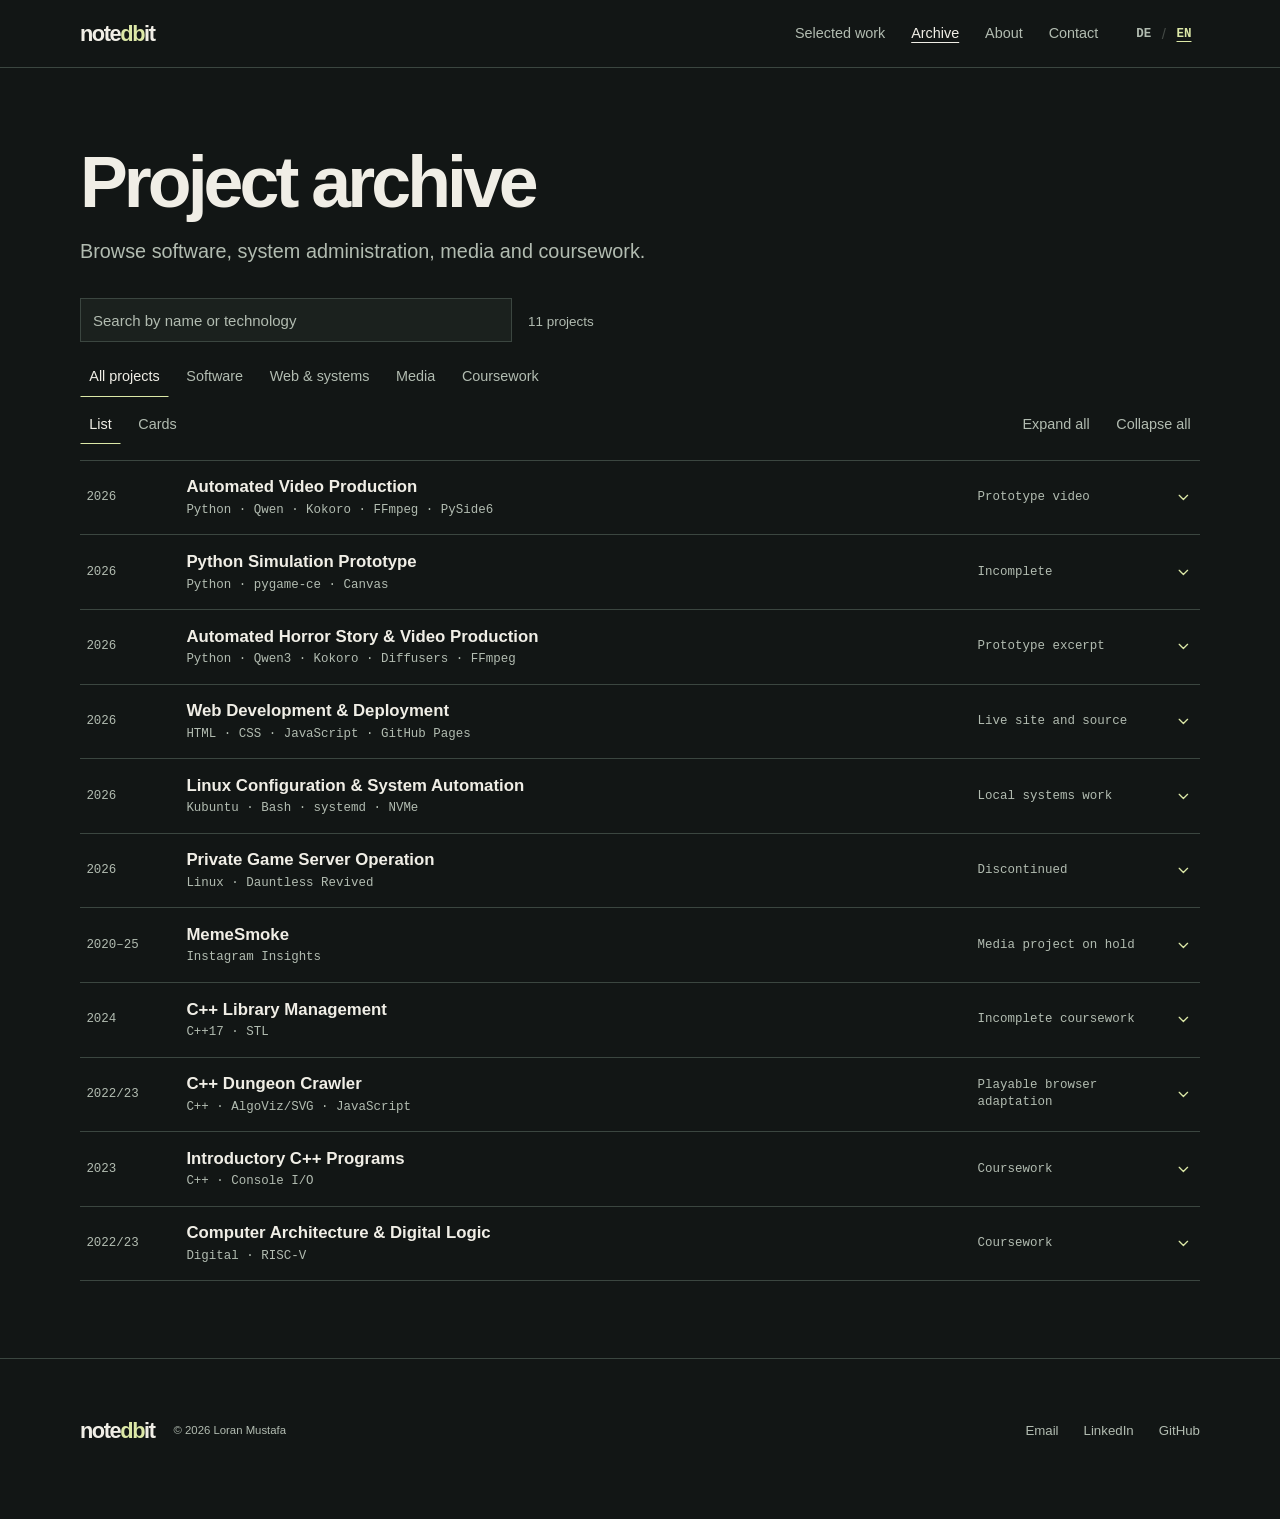
==== commit f046474a: "Refine portfolio design, project evidence and accessibility" ====
--- a/projects/index.html
+++ b/projects/index.html
@@ -1,3 +1,303 @@
 <!DOCTYPE html>
-
-<html lang="en"><head><meta charset="utf-8"/><meta content="width=device-width,initial-scale=1" name="viewport"/><title data-de="Projekte &amp; technische Arbeiten — notedbit">Projects &amp; Technical Work — notedbit</title><meta content="Portfolio archive: documented applications, technical system work, media projects and coursework by Loran Mustafa." data-content-de="Portfolioarchiv: dokumentierte Anwendungen, Systemarbeiten, Medienprojekte und Studienübungen von Loran Mustafa." name="description"/><meta content="#0a1018" name="theme-color"/><link href="https://notedbit.com/projects/" rel="canonical"/><meta content="website" property="og:type"/><meta content="Projects &amp; Technical Work — notedbit" data-content-de="Projekte &amp; technische Arbeiten — notedbit" property="og:title"/><meta content="Portfolio archive: documented applications, technical system work, media projects and coursework by Loran Mustafa." data-content-de="Portfolioarchiv: dokumentierte Anwendungen, Systemarbeiten, Medienprojekte und Studienübungen von Loran Mustafa." property="og:description"/><meta content="https://notedbit.com/projects/" property="og:url"/><meta content="https://notedbit.com/assets/og-preview.png" property="og:image"/><link href="../assets/favicon.svg" rel="icon" type="image/svg+xml"/><link href="../style.css" rel="stylesheet"/><script defer="" src="../language.js"></script><script defer="" src="../script.js"></script></head><body><a class="skip-link" href="#main-content"><span data-de="Zum Inhalt springen">Skip to content</span></a><header class="site-header" data-header=""><div class="nav-shell shell"><a aria-label="notedbit home" class="brand wordmark" href="../index.html"><span>note</span><span class="wordmark-db">db</span><span>it</span></a><button aria-controls="primary-nav" aria-expanded="false" aria-label="Open navigation" class="nav-toggle" data-nav-toggle="" type="button"><span></span><span></span></button><nav aria-label="Primary navigation" class="site-nav" id="primary-nav"><a href="../index.html#work"><span data-de="Ausgewählte Projekte">Featured projects</span></a><a href="../projects/"><span data-de="Alle Projekte">All projects</span></a><a href="../index.html#about"><span data-de="Über mich">About</span></a><a href="../index.html#contact"><span data-de="Kontakt">Contact</span></a></nav><div aria-label="Sprache / Language" class="language-switch" data-language-switch="" role="group"><button aria-label="Deutsch wählen" aria-pressed="false" data-lang="de" lang="de" type="button">DE</button><span aria-hidden="true">/</span><button aria-label="Choose English" aria-pressed="true" data-lang="en" lang="en" type="button">EN</button></div></div></header><main id="main-content" tabindex="-1"><section class="archive-lead shell"><a class="back-link" href="../index.html"><span data-de="← Zurück zur Startseite">← Back to homepage</span></a><p class="micro-label">NOTEDBIT / <span data-de="PROJEKTARCHIV">PROJECT ARCHIVE</span></p><h1><span data-de="Projekte &amp; technische Arbeiten.">Projects &amp; technical work.</span></h1><p data-de="11 Projekte durchsuchen, direkt aufklappen oder nach Kategorien filtern.">Browse 11 projects, open details in place, or filter by category.</p><div class="archive-controls"><label class="archive-search"><span class="sr-only"><span data-de="Projekte suchen">Search projects</span></span><svg aria-hidden="true" viewbox="0 0 24 24"><circle cx="11" cy="11" r="7"></circle><path d="m16 16 5 5"></path></svg><input autocomplete="off" data-placeholder-de="Nach Namen oder Technologie suchen" id="project-search" placeholder="Search by name or technology" type="search"/></label><div aria-label="Filter project categories" class="archive-filters" data-aria-label-de="Projektkategorien filtern" role="group"><button aria-controls="project-groups" aria-pressed="false" data-filter="all" type="button"><span data-de="Alle Projekte">All projects</span></button><button aria-controls="project-groups" aria-pressed="true" data-filter="software" type="button">Software</button><button aria-controls="project-groups" aria-pressed="false" data-filter="systems" type="button"><span data-de="Systeme">Systems</span></button><button aria-controls="project-groups" aria-pressed="false" data-filter="media" type="button"><span data-de="Medien">Media</span></button><button aria-controls="project-groups" aria-pressed="false" data-filter="coursework" type="button"><span data-de="Studium">Coursework</span></button></div></div><div aria-label="Project display options" class="archive-workspace-toolbar" data-aria-label-de="Ansichtseinstellungen"><div aria-label="Display style" class="archive-view-switch" data-aria-label-de="Darstellung" role="group"><button aria-pressed="true" data-archive-view="rows" type="button"><span data-de="Liste">List</span></button><button aria-pressed="false" data-archive-view="cards" type="button"><span data-de="Karten">Cards</span></button></div><div class="archive-bulk-actions"><button data-archive-expand="all" type="button"><span data-de="Alle sichtbaren öffnen">Expand visible</span></button><button data-archive-expand="none" type="button"><span data-de="Alle schließen">Collapse all</span></button></div></div><p aria-live="polite" class="archive-filter-feedback" data-result-count=""></p></section><p class="archive-sort-note"><span data-de="Nach dem zuletzt dokumentierten Projektstand sortiert.">Sorted by most recently documented project activity.</span></p><div class="shell archive-main" id="project-groups"><section class="archive-group" data-archive-section="software" id="software"><div class="archive-group-head"><div><h2><span data-de="Anwendungen &amp; Software">Applications &amp; software</span></h2><p><span data-de="Eigenständige Anwendungen und Software-Studienarbeiten mit kenntlich gemachtem Entwicklungsstand.">Standalone applications and software coursework with stated development status.</span></p></div></div><div class="archive-records"><details class="archive-record" data-category="software" data-search="automated product video generation automatisierte produktvideogenerierung python application integrating local text generation, narration, composition and ffmpeg rendering. public prototype output and separate test record. python-anwendung mit lokaler textgenerierung, vertonung, szenenaufbau und ffmpeg-rendering. öffentlicher prototyp und separater testnachweis. python · qwen · tts · ffmpeg automated video production automatisierte videoproduktion" data-sort-year="2026" id="video"><summary class="archive-record-summary"><span class="archive-record-year">2026</span><span class="archive-record-heading"><span aria-hidden="true" class="archive-record-thumb"><img alt="" decoding="async" loading="lazy" src="../assets/trending-trove-poster.jpg"/></span><span class="archive-record-heading-content"><span class="archive-record-top"><span class="archive-record-status"><span data-de="Prototyp mit Videobeispiel">Prototype with sample video</span></span></span><span class="archive-record-title"><span data-de="Automatisierte Videoproduktion">Automated Video Production</span></span><span class="archive-record-stack">Python · Qwen · TTS · FFmpeg</span><span class="archive-evidence"><span data-de="Videobeispiel">Video sample</span></span></span></span><span aria-hidden="true" class="archive-record-chevron"><svg viewbox="0 0 24 24"><path d="m6 9 6 6 6-6"></path></svg></span></summary><div class="archive-record-panel"><p class="archive-record-description"><span data-de="Python-Anwendung mit lokaler Textgenerierung, Vertonung, Szenenaufbau und FFmpeg-Rendering. Öffentlicher Prototyp und separater Testnachweis.">Python application integrating local text generation, narration, composition and FFmpeg rendering. Public prototype output and separate test record.</span></p><div class="archive-facts"><div class="archive-fact"><h4><span data-de="Von Produktinformationen zur Videoausgabe">From product information to video output</span></h4><p><span data-de="Die Anwendung soll aus ausgewählten Produktdaten vertonte Produktvideos im Hochformat erzeugen. Python verbindet Datenverarbeitung, lokale Textgenerierung, Audio und Rendering zu einem durchgängigen Ablauf.">The application is designed to generate narrated vertical product videos from selected product data. Python coordinates data processing, local text generation, audio and rendering in an end-to-end workflow.</span></p></div><div class="archive-fact"><h4><span data-de="Komponenten der Pipeline">Pipeline components</span></h4><p><span data-de="Die Pipeline verwendet ein lokales Qwen-Modell für Skripte, Kokoro zur Sprachsynthese und FFmpeg für das Videorendering. Szenenzeiten, Untertitel, Komposition und technische Prüfungen werden innerhalb der Anwendung verarbeitet. Eine Desktop-Oberfläche auf Basis von PySide6 gehört zum Projekt.">The pipeline uses a local Qwen model for scripts, Kokoro for speech synthesis and FFmpeg for video rendering. Scene timing, captions, composition and technical checks are handled within the application. A PySide6-based desktop interface is part of the project.</span></p></div></div><div class="archive-media archive-video"><video aria-label="Video prototype: generated sample" controls="" data-aria-label-de="Videoprototyp: generiertes Beispiel" playsinline="" poster="../assets/trending-trove-poster.jpg" preload="none"><source src="../assets/trending-trove-prototype.mp4" type="video/mp4"/></video><div class="archive-media-caption"><strong><span data-de="Generiertes Prototypbeispiel">Generated prototype sample</span></strong><p><span data-de="Eine frühere Ausgabe der Anwendung, kein fertiges Produkt. Der separat dokumentierte Linux-End-to-End-Test verwendete eine andere Videodatei.">An earlier output of the application, not a finalized product. The separately documented Linux end-to-end test used another video file.</span></p></div></div><div class="archive-panel-links"><a class="archive-case-link" href="../assets/trending-trove-prototype.mp4"><span data-de="Ausgabevideo ansehen">Watch generated sample</span> ↗</a><a class="archive-case-link" href="trendingtrove.html"><span data-de="Technische Dokumentation">Technical documentation</span> <span aria-hidden="true">↗</span></a></div></div></details><details class="archive-record" data-category="software" data-search="python simulation prototype python-simulationsprototyp pygame-ce physik physics kollision collision seed modes modi events ereignisse plinko shrinking circle 2026" data-sort-year="2026" id="simulation"><summary class="archive-record-summary"><span class="archive-record-year">2026</span><span class="archive-record-heading"><span class="archive-record-heading-content"><span class="archive-record-top"><span class="archive-record-status"><span data-de="Unvollständiger Prototyp">Incomplete prototype</span></span></span><span class="archive-record-title"><span data-de="Python-Simulationsprototyp">Python Simulation Prototype</span></span><span class="archive-record-stack">Python · pygame-ce · Events</span></span></span><span aria-hidden="true" class="archive-record-chevron"><svg viewbox="0 0 24 24"><path d="m6 9 6 6 6-6"></path></svg></span></summary><div class="archive-record-panel"><p class="archive-record-description"><span data-de="Python-Prototyp mit neun registrierten Modi und bekannten Fehlern in Physik und Kollisionen. Ein funktionierender Videoexport ist unbelegt.">Python prototype with nine registered modes and known physics and collision issues. A working video export is unverified.</span></p><div class="archive-facts"><div class="archive-fact"><h4><span data-de="Simulationsmechanik">Simulation mechanics</span></h4><p><span data-de="Die Implementierung enthält Seed-basierte Durchläufe, Kollisionslogik und eine Simulationszeit. Einzelne Modi laufen unzuverlässig. Die Browser-Demo wird im Portfolio nicht angeboten.">The implementation includes seeded runs, collision logic and a simulation clock. Some modes behave unreliably and the browser demo is unavailable from the portfolio.</span></p></div><div class="archive-fact"><h4><span data-de="Events und Reproduzierbarkeit">Events and reproducibility</span></h4><p><span data-de="Ein Event-/Listener-System erfasst Kollisionen, Objekterzeugung, Entfernen und Punktestände. Debug-Overlays, Laufmetriken und automatische Prüfungen unterstützen Tests und reproduzierbare Entwicklungsdurchläufe.">An event/listener system records collisions, object creation, removal and scoring events. Debug overlays, run metrics and automated acceptance checks support testing and repeatable development runs.</span></p></div></div><div class="archive-panel-links"><a class="archive-case-link" href="python-simulations.html"><span data-de="Technische Dokumentation">Technical documentation</span> <span aria-hidden="true">↗</span></a></div></div></details><details class="archive-record" data-category="software" data-search="automated horror story &amp; video production automatisierte horrorstory- &amp; videoproduktion separate python project for story processing, voice and short-video composition. public showcase video not yet verified. separates python-projekt für story-verarbeitung, vertonung und kurze videos. öffentliches beispielvideo bislang nicht verifiziert. python · media pipeline automated horror story &amp; video production automatisierte horrorstory- &amp; videoproduktion horror generated video qwen kokoro whisper subtitles ffmpeg batch tests 2026" data-sort-year="2026" id="horror"><summary class="archive-record-summary"><span class="archive-record-year">2026</span><span class="archive-record-heading"><span aria-hidden="true" class="archive-record-thumb"><img alt="" decoding="async" loading="lazy" src="../assets/horror-generated-frame.jpg"/></span><span class="archive-record-heading-content"><span class="archive-record-top"><span class="archive-record-status"><span data-de="Python-Prototyp · generiertes Video">Python prototype · generated video</span></span></span><span class="archive-record-title"><span data-de="Automatisierte Horrorstory- &amp; Videoproduktion">Automated Horror Story &amp; Video Production</span></span><span class="archive-record-stack">Python · Media pipeline</span><span class="archive-evidence"><span data-de="Echtes Ausgabevideo">Real output video</span></span></span></span><span aria-hidden="true" class="archive-record-chevron"><svg viewbox="0 0 24 24"><path d="m6 9 6 6 6-6"></path></svg></span></summary><div class="archive-record-panel"><p class="archive-record-description"><span data-de="Lokale Python-Pipeline für Vertonung, Bildsequenzen, Untertitel und vertikalen Videoexport. Ein echter Ausgabeausschnitt ist verfügbar.">Local Python pipeline for narration, image sequences, subtitles and final vertical video assembly. A real output excerpt is available.</span></p><div class="archive-facts"><div class="archive-fact"><h4><span data-de="Vertonte fiktionale Geschichten">Narrated fictional stories</span></h4><p><span data-de="Das Projekt ist auf englischsprachige fiktionale Horrorvideos ausgerichtet. Es verbindet Erzähltext, Vertonung, Bildsequenzen, zurückhaltende Bildbewegung, Untertitel und Medienexport. Es ist von der Produktvideo-Pipeline getrennt.">The project targets English-language fictional horror videos. It combines narrative text, narration, image sequences, restrained visual movement, subtitles and media export. It is distinct from the product-video pipeline.</span></p></div><div class="archive-fact"><h4><span data-de="Stapelverarbeitung und Prüfungen">Batch processing and validation</span></h4><p><span data-de="Entwicklungsprotokolle beschreiben Stapelverarbeitung, Untertitel und Fehlerbehandlung. Eine tatsächliche Videoausgabe liegt jetzt als visuell geprüftes Beispiel vor; die gesamte Pipeline wurde nicht erneut unabhängig getestet.">Development logs describe multi-story batch runs, subtitle processing and error recovery. A produced video output is now available as a checked visual sample; the entire pipeline has not been independently retested.</span></p></div></div><div class="archive-media archive-video"><video aria-label="Generated horror video excerpt" controls="" data-aria-label-de="Ausschnitt eines erzeugten Horrorvideos" playsinline="" poster="../assets/horror-generated-frame.jpg" preload="none"><source src="../assets/horror-generated-excerpt.mp4" type="video/mp4"/></video><div class="archive-media-caption"><strong><span data-de="Originalausgabe · Ausschnitt (42 s)">Original generated output · excerpt (42 s)</span></strong><p><span data-de="Ausschnitt aus einem 2:53-Minuten-Video vom 24.09.2026. Eigene Videoausgabe, kein fremdes Referenzmaterial.">Excerpt from a 2:53-minute video dated 24 September 2026. Generated project output, not third-party reference footage.</span></p></div></div><div class="archive-panel-links"><a class="archive-case-link" href="../assets/horror-generated-excerpt.mp4"><span data-de="Generierten Ausschnitt ansehen">Watch generated excerpt</span> ↗</a><a class="archive-case-link" href="horror-video-automation.html"><span data-de="Technische Dokumentation">Technical documentation</span> <span aria-hidden="true">↗</span></a></div></div></details><details class="archive-record" data-category="software" data-search="c++ library management c++-bibliotheksverwaltung archived multi-class application skeleton. the original command dispatcher was empty; attribution needs review before public code release. archivierter anwendungsentwurf mit mehreren klassen. die ursprüngliche befehlsverarbeitung war leer; urheberschaft vor codefreigabe klären. c++17 · stl · file i/o c++ library management c++-bibliotheksverwaltung january 2024 original unimplemented dispatcher project" data-sort-year="2024" id="library"><summary class="archive-record-summary"><span class="archive-record-year">2024</span><span class="archive-record-heading"><span class="archive-record-top"><span class="archive-record-status"><span data-de="Archivierte Studienarbeit, unvollständig">Archived coursework, incomplete</span></span></span><span class="archive-record-title"><span data-de="C++-Bibliotheksverwaltung">C++ Library Management</span></span><span class="archive-record-stack">C++17 · STL · File I/O</span></span><span aria-hidden="true" class="archive-record-chevron"><svg viewbox="0 0 24 24"><path d="m6 9 6 6 6-6"></path></svg></span></summary><div class="archive-record-panel"><p class="archive-record-description"><span data-de="Archivierter Anwendungsentwurf mit mehreren Klassen. Die ursprüngliche Befehlsverarbeitung war leer; Urheberschaft vor Codefreigabe klären.">Archived multi-class application skeleton. The original command dispatcher was empty; attribution needs review before public code release.</span></p><div class="archive-facts"><div class="archive-fact"><h4><span data-de="Mehrere fachliche Klassen">Multiple domain classes</span></h4><p><span data-de="Der archivierte Code enthält getrennte Klassen für Book, Author, User, Tag, BorrowEntry und Library sowie Header-/Quelldateitrennung, Standardcontainer, Suchroutinen und Datei-Ein-/Ausgabe.">The archived code contains separate Book, Author, User, Tag, BorrowEntry and Library classes, with header/source separation, standard containers, lookup routines and file-I/O methods.</span></p></div><div class="archive-fact"><h4><span data-de="Fehlende Kommandoverarbeitung">Missing command dispatch</span></h4><p><span data-de="Die Hauptschleife ruft Library::processCommand() auf, die Methode ist im verfügbaren Archiv aber leer. Auch die Ausleihberechtigung ist nur ein Platzhalter. Ein erfolgreicher Build bedeutet deshalb nicht, dass die Anwendung benutzbar ist.">The main input loop calls Library::processCommand(), but that method has no implementation in the available archive. A borrowing authorization check is also a placeholder. A successful build therefore does not mean the application is usable.</span></p></div></div><div class="archive-panel-links"><a class="archive-case-link" href="library-management.html"><span data-de="Technische Dokumentation">Technical documentation</span> <span aria-hidden="true">↗</span></a></div></div></details><details class="archive-record" data-category="software" data-search="c++ game development — dungeon crawler c++-spieleentwicklung — dungeon crawler independently developed c++ project with object-oriented mechanics; later browser-playable javascript adaptation. eigenständig entwickeltes c++-projekt mit objektorientierten mechaniken; später erstellte, spielbare javascript-adaption. c++ · oop · javascript c++ game development — dungeon crawler c++-spieleentwicklung — dungeon crawler" data-sort-year="2023" id="dungeon"><summary class="archive-record-summary"><span class="archive-record-year">2022/23</span><span class="archive-record-heading"><span aria-hidden="true" class="archive-record-thumb"><img alt="" decoding="async" loading="lazy" src="../assets/dungeoncrawler-gameplay.png"/></span><span class="archive-record-heading-content"><span class="archive-record-top"><span class="archive-record-status"><span data-de="Eigenständiges Studienprojekt">Independent course project</span></span></span><span class="archive-record-title"><span data-de="C++-Spieleentwicklung — Dungeon Crawler">C++ Game Development — Dungeon Crawler</span></span><span class="archive-record-stack">C++ · OOP · JavaScript</span><span class="archive-evidence"><span data-de="Spielbare Demo">Playable game</span></span></span></span><span aria-hidden="true" class="archive-record-chevron"><svg viewbox="0 0 24 24"><path d="m6 9 6 6 6-6"></path></svg></span></summary><div class="archive-record-panel"><p class="archive-record-description"><span data-de="Ursprüngliches eigenständiges C++-Projekt mit objektorientierten Mechaniken; später erstellte, spielbare JavaScript-Adaption.">Original independent C++ project with object-oriented mechanics; later browser-playable JavaScript adaptation.</span></p><div class="archive-facts"><div class="archive-fact"><h4><span data-de="Ursprüngliches C++-Projekt">Original C++ project</span></h4><p><span data-de="Entwickelt im Rahmen von Algorithmen und Datenstrukturen an der Universität Osnabrück. Die ursprüngliche Umgebung verwendete AlgoViz / SVG für die Darstellung und umfasste Charaktere, Gegner, Kämpfe, Gegenstände, Truhen, Gold, Gifteffekte und Levelwechsel.">Developed as part of Algorithms and Data Structures at the University of Osnabrück. The original environment used AlgoViz / SVG for graphics and included characters, enemies, combat, items, chests, gold, poison effects and level progression.</span></p></div><div class="archive-fact"><h4><span data-de="Spiel- und Levelmechanik">Game and level logic</span></h4><p><span data-de="Der ursprüngliche Code enthält objektorientierte Klassen und eine rasterbasierte Dungeon-Logik. Zufällige Levelgenerierung und Prüfungen erreichbarer Bereiche gehören zur dokumentierten Implementierung. Der Browser-Port bildet ausgewählte Mechaniken mit JavaScript und den vorhandenen Pixel-Art-Grafiken nach.">The original code includes object-oriented classes and grid-based dungeon logic. Randomized level generation and checks for reachable areas are part of the documented implementation. The browser port reproduces selected mechanics using JavaScript and the existing pixel-art assets.</span></p></div></div><div class="archive-media archive-game"><div class="archive-game-preview"><img alt="Screenshot from the actual running Dungeon Crawler browser game" data-alt-de="Screenshot der laufenden Dungeon-Crawler-Browserversion" loading="lazy" src="../assets/dungeoncrawler-gameplay.png"/><div><strong><span data-de="Spielbare Browser-Adaption">Playable browser adaptation</span></strong><p><span data-de="Das Browser-Spiel ist eine spätere JavaScript-Adaption, nicht die ursprüngliche C++-Studienabgabe.">The browser game is a later JavaScript adaptation, not the original C++ coursework submission.</span></p><button aria-expanded="false" class="archive-game-launch" data-game-toggle="" type="button"><span data-de="Spiel hier laden" data-game-label="load">Load game here</span><span data-de="Spiel verbergen" data-game-label="hide">Hide game</span></button></div></div><div class="archive-game-frame" hidden=""><iframe allowfullscreen="" data-game-src="../games/dungeoncrawler/" loading="lazy" title="Playable Dungeon Crawler demo"></iframe><p class="archive-game-note"><span data-de="Für eine größere Ansicht das vollständige Spiel öffnen.">For a larger view, open the full game.</span> <a href="../games/dungeoncrawler/"><span data-de="Ganzes Spiel öffnen">Open full game</span> ↗</a></p></div></div><div class="archive-panel-links"><a class="archive-case-link" href="dungeoncrawler.html"><span data-de="Technische Dokumentation">Technical documentation</span> <span aria-hidden="true">↗</span></a></div></div></details></div></section><section class="archive-group" data-archive-section="systems" id="systems"><div class="archive-group-head"><div><h2><span data-de="Web &amp; Infrastruktur">Web &amp; infrastructure</span></h2><p><span data-de="Bereitstellung, Linux-Wartung, Skripte und Serverbetrieb.">Deployment, Linux maintenance, scripting and server operation.</span></p></div></div><div class="archive-records"><details class="archive-record" data-category="systems" data-search="web development &amp; deployment webentwicklung &amp; bereitstellung responsive bilingual static website, github pages deployment and browser game integration. responsive zweisprachige statische website, github-pages-bereitstellung und integration eines browserspiels. html · css · js · git web development &amp; deployment webentwicklung &amp; bereitstellung" data-sort-year="2026" id="website"><summary class="archive-record-summary"><span class="archive-record-year">2026</span><span class="archive-record-heading"><span aria-hidden="true" class="archive-record-thumb"><img alt="" decoding="async" loading="lazy" src="../assets/web-deployment-thumbnail.webp"/></span><span class="archive-record-heading-content"><span class="archive-record-top"><span class="archive-record-status"><span data-de="Veröffentlichte Website">Live site</span></span></span><span class="archive-record-title"><span data-de="Webentwicklung &amp; Bereitstellung">Web Development &amp; Deployment</span></span><span class="archive-record-stack">HTML · CSS · JS · Git</span><span class="archive-evidence"><span data-de="Live-Website">Live website</span></span></span></span><span aria-hidden="true" class="archive-record-chevron"><svg viewbox="0 0 24 24"><path d="m6 9 6 6 6-6"></path></svg></span></summary><div class="archive-record-panel"><p class="archive-record-description"><span data-de="Responsive zweisprachige statische Website, GitHub-Pages-Bereitstellung und Integration eines Browserspiels.">Responsive bilingual static website, GitHub Pages deployment and browser game integration.</span></p><div class="archive-facts"><div class="archive-fact"><h4><span data-de="HTML, CSS und JavaScript">Plain HTML, CSS and JavaScript</span></h4><p><span data-de="notedbit wird ohne Frontend-Framework oder Backend umgesetzt. Die Website enthält responsive Navigation, eine zweisprachige Oberfläche, Projektseiten, einen Videoplayer und eine interaktive JavaScript-Spieladaption.">notedbit is built without a frontend framework or backend. The site includes responsive navigation, a bilingual interface, project pages, a media player and an interactive JavaScript game adaptation.</span></p></div><div class="archive-fact"><h4><span data-de="Versioniert und veröffentlicht">Versioned and published</span></h4><p><span data-de="Der Quellcode wird mit Git und GitHub verwaltet und über GitHub Pages unter einer eigenen Domain bereitgestellt. Das öffentliche Repository dokumentiert die Seitenstruktur und den verfügbaren Quellcode.">The source is managed with Git and GitHub and served through GitHub Pages under a custom domain. The public repository documents the site structure and the available source code.</span></p></div></div><div class="archive-media archive-site-preview"><img alt="Screenshot of the actual notedbit portfolio website" data-alt-de="Screenshot der tatsächlichen notedbit-Portfolio-Website" loading="lazy" src="../assets/notedbit-site-preview.png"/><p><span data-de="Screenshot dieses Portfolios; der Quellcode ist im öffentlichen Repository verfügbar.">Screenshot of this portfolio; source code is available in the public repository.</span> <a href="https://github.com/notedbit/notedbit" rel="noopener noreferrer" target="_blank">GitHub ↗</a></p></div><div class="archive-panel-links"><a class="archive-case-link" href="../index.html"><span data-de="Portfolio ansehen">View live portfolio</span> ↗</a><a class="archive-case-link" href="web-development.html"><span data-de="Technische Dokumentation">Technical documentation</span> <span aria-hidden="true">↗</span></a> <a class="archive-case-link" href="https://github.com/notedbit/notedbit" rel="noopener noreferrer" target="_blank">GitHub ↗</a></div></div></details><details class="archive-record" data-category="systems" data-search="linux &amp; system automation linux &amp; systemautomatisierung linux migration, troubleshooting, shell/systemd tasks and documented maintenance workflows. linux-migration, fehlerdiagnose, shell-/systemd-aufgaben und dokumentierte wartungsabläufe. linux · shell · systemd linux &amp; system automation linux &amp; systemautomatisierung" data-sort-year="2026" id="linux"><summary class="archive-record-summary"><span class="archive-record-year">2026</span><span class="archive-record-heading"><span class="archive-record-top"><span class="archive-record-status"><span data-de="Praktische Konfiguration">Practical configuration</span></span></span><span class="archive-record-title"><span data-de="Linux &amp; Systemautomatisierung">Linux &amp; System Automation</span></span><span class="archive-record-stack">Linux · Shell · systemd</span></span><span aria-hidden="true" class="archive-record-chevron"><svg viewbox="0 0 24 24"><path d="m6 9 6 6 6-6"></path></svg></span></summary><div class="archive-record-panel"><p class="archive-record-description"><span data-de="Linux-Migration, Fehlerdiagnose, Shell-/systemd-Aufgaben und dokumentierte Wartungsabläufe.">Linux migration, troubleshooting, shell/systemd tasks and documented maintenance workflows.</span></p><div class="archive-facts"><div class="archive-fact"><h4><span data-de="Shell und systemd">Shell and systemd</span></h4><p><span data-de="Zu den Linux-Wartungsaufgaben gehören skriptbasierte APT-/Flatpak-Updates und eine Zeitsteuerung über systemd. Die Arbeiten zeigen lokale Automatisierung, nicht die Administration produktiver Unternehmensinfrastruktur.">Linux maintenance tasks include scripted APT/Flatpak updates and systemd-based scheduling. The work demonstrates configuration and operation of local automation, not production-scale infrastructure administration.</span></p></div><div class="archive-fact"><h4><span data-de="Fehleranalyse und Systemmigration">Troubleshooting and system migration</span></h4><p><span data-de="Dokumentierte Arbeiten umfassen Boot- und Datenträgermigration, Desktop- und Hardwarekonfiguration, Audio-/Netzwerkdiagnose und Untersuchungen schwankender WLAN-/Downloadgeschwindigkeiten. Eine Datenträgermigration auf NVMe wurde abgeschlossen und das System erfolgreich gestartet.">Documented work includes boot and storage migration, desktop and hardware configuration, audio/network diagnostics and investigation of fluctuating Wi-Fi/download performance. A disk-to-NVMe migration was completed and the system booted successfully.</span></p></div></div><div class="archive-panel-links"><a class="archive-case-link" href="linux-automation.html"><span data-de="Technische Dokumentation">Technical documentation</span> <span aria-hidden="true">↗</span></a></div></div></details><details class="archive-record" data-category="systems" data-search="private game server operation betrieb eines privaten gameservers dauntless revived server operations on linux. server operation, not development of the original game. dauntless-revived-serverbetrieb unter linux. serveradministration, keine entwicklung des ursprünglichen spiels. linux · server operations private game server operation betrieb eines privaten gameservers 2026 2022 2023 2026" data-sort-year="2026" id="server"><summary class="archive-record-summary"><span class="archive-record-year">2026</span><span class="archive-record-heading"><span class="archive-record-top"><span class="archive-record-status"><span data-de="Oktober 2026 · eingestellt">October 2026 · retired</span></span></span><span class="archive-record-title"><span data-de="Betrieb eines privaten Gameservers">Private Game Server Operation</span></span><span class="archive-record-stack">Linux · Server operations</span></span><span aria-hidden="true" class="archive-record-chevron"><svg viewbox="0 0 24 24"><path d="m6 9 6 6 6-6"></path></svg></span></summary><div class="archive-record-panel"><p class="archive-record-description"><span data-de="Dauntless-Revived-Serverbetrieb unter Linux. Serveradministration, keine Entwicklung des ursprünglichen Spiels.">Dauntless Revived server operations on Linux. Server operation, not development of the original game.</span></p><div class="archive-facts"><div class="archive-fact"><h4><span data-de="Privater Dauntless-Server">Private Dauntless server</span></h4><p><span data-de="Ein privater Dauntless-Revived-Server wurde unter Linux eingerichtet und betrieben, einschließlich Wartung und Backups. Der Dienst wurde inzwischen eingestellt. Dies belegt Betriebserfahrung, nicht die Entwicklung des Spiels oder einer kommerziellen Hosting-Plattform.">A private Dauntless Revived server was configured and operated under Linux, with maintenance and backups. The service has since been discontinued; this is operational experience, not a claim of developing the game or a commercial hosted platform.</span></p></div><div class="archive-fact"><h4><span data-de="Umfang der Dokumentation">Documentation scope</span></h4><p><span data-de="Dies sind getrennte technische Arbeiten, die als Fallstudie zusammengefasst werden, kein einheitliches Softwareprodukt. Ein Live-Administrationsdashboard, produktives Monitoring oder ein öffentlicher Server-Endpunkt wird nicht behauptet.">These are separate technical tasks grouped as a case study, not one unified software product. No live administrative dashboard, production monitoring setup or public server endpoint is claimed.</span></p></div></div><div class="archive-panel-links"><a class="archive-case-link" href="linux-automation.html#server"><span data-de="Technische Dokumentation">Technical documentation</span> <span aria-hidden="true">↗</span></a></div></div></details></div></section><section class="archive-group" data-archive-section="media" id="media"><div class="archive-group-head"><div><h2><span data-de="Medien &amp; Veröffentlichung">Media &amp; publishing</span></h2><p><span data-de="Eigenständige Medienarbeit, nicht als Softwareentwicklung dargestellt.">Independent content work, not presented as software engineering.</span></p></div></div><div class="archive-records"><details class="archive-record" data-category="media" data-search="social media content project social-media-projekt memesmoke: independent short-form media publishing, creative editing and audience-performance analysis. memesmoke: eigenständige kurzvideo-veröffentlichungen, bearbeitung und auswertung der reichweite. instagram · video editing social media content project social-media-projekt" data-sort-year="2025" id="memesmoke"><summary class="archive-record-summary"><span class="archive-record-year">2020–25</span><span class="archive-record-heading"><span aria-hidden="true" class="archive-record-thumb"><img alt="" decoding="async" loading="lazy" src="../assets/memesmoke-achievement-10k.jpg"/></span><span class="archive-record-heading-content"><span class="archive-record-top"><span class="archive-record-status"><span data-de="Pausiert">On hold</span></span></span><span class="archive-record-title"><span data-de="Social-Media-Projekt">Social Media Content Project</span></span><span class="archive-record-stack">Instagram · Video editing</span><span class="archive-evidence"><span data-de="Originalnachweis">Original evidence</span></span></span></span><span aria-hidden="true" class="archive-record-chevron"><svg viewbox="0 0 24 24"><path d="m6 9 6 6 6-6"></path></svg></span></summary><div class="archive-record-panel"><p class="archive-record-description"><span data-de="MemeSmoke: eigenständige Kurzvideo-Veröffentlichungen, Bearbeitung und Auswertung der Reichweite.">MemeSmoke: independent short-form media publishing, creative editing and audience-performance analysis.</span></p><div class="archive-facts"><div class="archive-fact"><h4><span data-de="Bearbeitung, Veröffentlichung und Auswertung">Editing, publishing and analysis</span></h4><p><span data-de="Das Projekt umfasste die Aufbereitung und Veröffentlichung kurzer Medieninhalte sowie die Auswertung ihrer Leistung mit Instagram Insights. Es wird als digitales Medienprojekt präsentiert, nicht als Programmierarbeit.">The account involved preparing and publishing short-form media content and reviewing performance using Instagram Insights. It is presented as a digital media project, not a programming project.</span></p></div><div class="archive-fact"><h4><span data-de="Dokumentierte Reichweite">Recorded reach</span></h4><p><span data-de="Die historischen Screenshots dokumentieren Meilensteine von 10.000 Followern und 5 Millionen Aufrufen.">The historical screenshots document milestones of 10,000 followers and 5 million plays.</span></p></div></div><div class="archive-media archive-milestones"><img alt="Original screenshot celebrating 10,000 followers" data-alt-de="Original-Screenshot zum Meilenstein von 10.000 Followern" loading="lazy" src="../assets/memesmoke-achievement-10k.jpg"/><img alt="Original screenshot celebrating 5 million plays" data-alt-de="Original-Screenshot zum Meilenstein von fünf Millionen Aufrufen" loading="lazy" src="../assets/memesmoke-achievement-5m.jpg"/><p><span data-de="Historische Screenshots, keine aktuellen Reichweitenzahlen.">Historical screenshots, not current audience figures.</span></p></div><div class="archive-panel-links"><a class="archive-case-link" href="media-project.html"><span data-de="Technische Dokumentation">Technical documentation</span> <span aria-hidden="true">↗</span></a></div></div></details></div></section><section class="archive-group" data-archive-section="coursework" id="coursework"><div class="archive-group-head"><div><h2><span data-de="Frühere Studienarbeiten">Earlier coursework</span></h2><p><span data-de="Kleinere Aufgaben, die nicht zu Softwareprodukten aufgebläht werden.">Smaller assignments grouped without inflating them into products.</span></p></div></div><div class="archive-records"><details class="archive-record" data-category="coursework" data-search="introductory c++ programs c++-einführungsprogramme currency conversion, letter generation and introductory console exercises. währungsumrechnung, briefgenerierung und einfache konsolenübungen. c++ · control flow introductory c++ programs c++-einführungsprogramme" data-sort-year="2023" id="introcpp"><summary class="archive-record-summary"><span class="archive-record-year">2023</span><span class="archive-record-heading"><span class="archive-record-top"><span class="archive-record-status"><span data-de="Einführende Studienarbeit">Introductory coursework</span></span></span><span class="archive-record-title"><span data-de="C++-Einführungsprogramme">Introductory C++ Programs</span></span><span class="archive-record-stack">C++ · Control flow</span></span><span aria-hidden="true" class="archive-record-chevron"><svg viewbox="0 0 24 24"><path d="m6 9 6 6 6-6"></path></svg></span></summary><div class="archive-record-panel"><p class="archive-record-description"><span data-de="Währungsumrechnung, Briefgenerierung und einfache Konsolenübungen.">Currency conversion, letter generation and introductory console exercises.</span></p><div class="archive-facts"><div class="archive-fact"><h4><span data-de="Kleine C++-Übungen">Small C++ exercises</span></h4><p><span data-de="Vorhandene Grundlagenübungen: Währungsumrechnung mit festen Kursen, einfache Textausgabe und Konsolen-Ein-/Ausgabe. Keine eigenständigen Softwareprodukte.">Source-backed fundamentals: currency conversion with fixed rates, conditional text output, and console I/O. These are not standalone software products.</span></p></div></div><div class="archive-panel-links"><a class="archive-case-link" href="coursework.html#cpp"><span data-de="Technische Dokumentation">Technical documentation</span> <span aria-hidden="true">↗</span></a></div></div></details><details class="archive-record" data-category="coursework" data-search="computer architecture &amp; digital logic rechnerarchitektur &amp; digitale logik risc-v assembly and digital-circuit exercises from university modules; scope of individual submissions remains under review. risc-v-assembly und digitalschaltungen aus dem studium; umfang einzelner abgaben noch in prüfung. risc-v · digital computer architecture &amp; digital logic rechnerarchitektur &amp; digitale logik 2022–23 2022 2023 2026 own abgabe november 2022 january 2023 riscv fibonacci timer interrupts" data-sort-year="2023" id="architecture"><summary class="archive-record-summary"><span class="archive-record-year">2022–23</span><span class="archive-record-heading"><span class="archive-record-top"><span class="archive-record-status"><span data-de="Studienübungen">Coursework</span></span></span><span class="archive-record-title"><span data-de="Rechnerarchitektur &amp; Digitale Logik">Computer Architecture &amp; Digital Logic</span></span><span class="archive-record-stack">RISC-V · Digital</span></span><span aria-hidden="true" class="archive-record-chevron"><svg viewbox="0 0 24 24"><path d="m6 9 6 6 6-6"></path></svg></span></summary><div class="archive-record-panel"><p class="archive-record-description"><span data-de="Eigene Digital-Schaltungsabgaben und RISC-V-Assemblerübungen aus November 2022 bis Januar 2023. Studienarbeiten, keine eigenständige Anwendung.">Own Digital circuit submissions and RISC-V assembly exercises, dated November 2022 to January 2023. Coursework, not a standalone application.</span></p><div class="archive-facts"><div class="archive-fact"><h4><span data-de="Digitale Logik und RISC-V">Digital logic and RISC-V</span></h4><p><span data-de="Meine Abgaben umfassen Schaltungen in Digital und RISC-V-Übungen, darunter eine Interrupt-Routine für einen Timer. Die Fallstudie dokumentiert ausgewählte Studienarbeiten.">My submissions include Digital schematics and RISC-V exercises, including a timer interrupt handler. The case study documents selected coursework.</span></p></div></div><div class="archive-panel-links"><a class="archive-case-link" href="coursework.html#hardware"><span data-de="Technische Dokumentation">Technical documentation</span> <span aria-hidden="true">↗</span></a></div></div></details></div></section></div><div class="shell archive-closing"><a class="button button-secondary" href="../index.html"><span data-de="Zur Startseite">Return home</span><span aria-hidden="true">↗</span></a></div></main><footer class="site-footer portfolio-footer"><div class="footer-shell shell"><div class="footer-identity"><a aria-label="notedbit home" class="brand wordmark" href="../index.html"><span>note</span><span class="wordmark-db">db</span><span>it</span></a><p>© <span data-year="">2026</span> Loran Mustafa</p></div><div class="footer-meta"><a href="mailto:loran@notedbit.com">Email</a><a href="https://www.linkedin.com/in/loran-mustafa" rel="noopener noreferrer" target="_blank">LinkedIn</a><a href="https://github.com/notedbit" rel="noopener noreferrer" target="_blank">GitHub</a></div></div></footer><script defer="" src="../archive.js"></script></body></html>+<html lang="en">
+<head>
+  <meta charset="utf-8"/>
+  <meta content="width=device-width,initial-scale=1" name="viewport"/>
+  <title data-de="Projektarchiv — notedbit">Project archive — notedbit</title>
+  <meta content="Portfolio archive: documented applications, technical system work, media projects and coursework by Loran Mustafa." data-content-de="Portfolioarchiv: dokumentierte Anwendungen, Systemarbeiten, Medienprojekte und Studienübungen von Loran Mustafa." name="description"/>
+  <meta content="#121615" name="theme-color"/>
+  <link href="https://notedbit.com/projects/" rel="canonical"/>
+  <meta content="website" property="og:type"/>
+  <meta content="Project archive — notedbit" data-content-de="Projektarchiv — notedbit" property="og:title">
+  <meta content="Portfolio archive: documented applications, technical system work, media projects and coursework by Loran Mustafa." data-content-de="Portfolioarchiv: dokumentierte Anwendungen, Systemarbeiten, Medienprojekte und Studienübungen von Loran Mustafa." property="og:description"/>
+  <meta content="https://notedbit.com/projects/" property="og:url"/>
+  <meta content="https://notedbit.com/assets/og-preview.png" property="og:image"/>
+  <link href="../assets/favicon.svg" rel="icon" type="image/svg+xml"/>
+  <link href="../style.css" rel="stylesheet"/>
+  <link href="../portfolio.css" rel="stylesheet"/>
+  <link href="projects.css" rel="stylesheet"/>
+  <script defer="" src="../language.js"></script>
+  <script defer="" src="../script.js"></script>
+</head>
+<body class="archive-ledger">
+<a class="skip-link" href="#main-content"><span data-de="Zum Inhalt springen">Skip to content</span></a>
+<header class="site-header" data-header="">
+<div class="nav-shell shell"><a aria-label="notedbit home" class="brand wordmark" href="../index.html"><span>note</span><span class="wordmark-db">db</span><span>it</span></a><button aria-controls="primary-nav" aria-expanded="false" aria-label="Open navigation" class="nav-toggle" data-nav-toggle="" type="button"><span></span><span></span></button>
+<nav aria-label="Primary navigation" class="site-nav" id="primary-nav"><a href="../index.html#work"><span data-de="Projekte">Selected work</span></a><a href="./" aria-current="page"><span data-de="Archiv">Archive</span></a><a href="../index.html#about"><span data-de="Profil">About</span></a><a href="../index.html#contact"><span data-de="Kontakt">Contact</span></a>
+</nav>
+<div aria-label="Sprache / Language" class="language-switch" data-language-switch="" role="group"><button aria-label="Deutsch wählen" aria-pressed="false" data-lang="de" lang="de" type="button">DE</button><span aria-hidden="true">/</span><button aria-label="Choose English" aria-pressed="true" data-lang="en" lang="en" type="button">EN</button>
+</div>
+</div></header>
+<main id="main-content" tabindex="-1">
+  <header class="project-intro section-shell">
+    <h1 data-de="Projektarchiv">Project archive</h1>
+    <p class="project-lede" data-de="Software, Systemadministration, Medien und Studienarbeiten.">Browse software, system administration, media and coursework.</p>
+  </header>
+  <div class="archive-tools section-shell" data-archive-tools hidden>
+    <div class="archive-query">
+      <label for="project-search" class="sr-only"><span data-de="Projekte suchen">Search projects</span></label>
+      <input id="project-search" type="search" autocomplete="off" placeholder="Search by name or technology" data-placeholder-de="Nach Namen oder Technologie suchen">
+      <p class="archive-filter-feedback" data-result-count role="status"></p>
+    </div>
+    <div class="archive-filters" role="group" aria-label="Filter by category" data-aria-label-de="Nach Kategorie filtern">
+      <button aria-controls="project-groups" aria-pressed="true" data-filter="all" type="button"><span data-de="Alle Projekte">All projects</span></button>
+      <button aria-controls="project-groups" aria-pressed="false" data-filter="software" type="button"><span data-de="Software">Software</span></button>
+      <button aria-controls="project-groups" aria-pressed="false" data-filter="systems" type="button"><span data-de="Web &amp; Systeme">Web &amp; systems</span></button>
+      <button aria-controls="project-groups" aria-pressed="false" data-filter="media" type="button"><span data-de="Medien">Media</span></button>
+      <button aria-controls="project-groups" aria-pressed="false" data-filter="coursework" type="button"><span data-de="Studienarbeiten">Coursework</span></button>
+    </div>
+    <div class="archive-workspace-toolbar">
+      <div class="archive-view-switch" role="group" aria-label="View" data-aria-label-de="Ansicht">
+        <button type="button" aria-controls="project-groups" aria-pressed="true" data-archive-view="rows"><span data-de="Liste">List</span></button>
+        <button type="button" aria-controls="project-groups" aria-pressed="false" data-archive-view="cards"><span data-de="Karten">Cards</span></button>
+      </div>
+      <div class="archive-bulk-actions" role="group" aria-label="Project details" data-aria-label-de="Projektdetails">
+        <button type="button" aria-controls="project-groups" data-archive-expand="all"><span data-de="Alle öffnen">Expand all</span></button>
+        <button type="button" aria-controls="project-groups" data-archive-expand="none"><span data-de="Alle schließen">Collapse all</span></button>
+      </div>
+    </div>
+  </div>
+  <div id="project-groups" class="section-shell archive-main">
+    <section class="archive-group" id="software" aria-labelledby="software-label">
+      <h2 id="software-label" class="archive-group-label" data-de="Software">Software</h2>
+      <div class="archive-records">
+        <details class="archive-record" id="video" data-category="software" data-sort-year="2026">
+          <summary>
+            <span class="archive-record-year">2026</span>
+            <span class="archive-record-heading">
+              <span class="archive-record-title" data-de="Automatisierte Videoproduktion">Automated Video Production</span>
+              <span class="archive-record-stack">Python · Qwen · Kokoro · FFmpeg · PySide6</span>
+            </span>
+            <span class="archive-record-status" data-de="Prototypvideo">Prototype video</span>
+            <span class="archive-record-chevron" aria-hidden="true"><svg viewBox="0 0 24 24"><path d="m6 9 6 6 6-6"/></svg></span>
+          </summary>
+          <div class="archive-record-panel">
+            <p class="archive-record-description" data-de="Meine Python-Pipeline verbindet Produktdaten, lokale Skripterstellung, Vertonung und zeitgesteuerte Szenen. Dieses Beispiel ist eine frühe Ausgabe. Ein separater Linux-Test erzeugte ein anderes Video.">My Python pipeline combines product data, local script generation, narration and timed scenes. This sample is an early output. A separate Linux test produced a different clip.</p>
+            <div class="archive-exhibit"><video controls playsinline preload="none" width="270" height="480"
+        poster="../assets/trending-trove-poster.jpg" aria-label="Product video prototype" data-aria-label-de="Produktvideo-Prototyp">
+        <source src="../assets/trending-trove-prototype.mp4" type="video/mp4">
+      </video></div>
+            <div class="archive-panel-links">
+              <a class="project-link" href="trendingtrove.html" aria-label="Read case study for Automated Video Production" data-aria-label-de="Fallstudie lesen zu Automatisierte Videoproduktion"><span data-de="Fallstudie lesen">Read case study</span> <span aria-hidden="true">→</span></a>
+              <a class="project-link" href="../assets/trending-trove-prototype.mp4"><span data-de="MP4 öffnen">Open MP4</span> <span aria-hidden="true">→</span></a>
+            </div>
+          </div>
+        </details>
+        <details class="archive-record" id="simulation" data-category="software" data-sort-year="2026">
+          <summary>
+            <span class="archive-record-year">2026</span>
+            <span class="archive-record-heading">
+              <span class="archive-record-title" data-de="Python-Simulationsprototyp">Python Simulation Prototype</span>
+              <span class="archive-record-stack">Python · pygame-ce · Canvas</span>
+            </span>
+            <span class="archive-record-status" data-de="Unvollständig">Incomplete</span>
+            <span class="archive-record-chevron" aria-hidden="true"><svg viewBox="0 0 24 24"><path d="m6 9 6 6 6-6"/></svg></span>
+          </summary>
+          <div class="archive-record-panel">
+            <p class="archive-record-description" data-de="Neun registrierte Modi, Seed-basierte Abläufe und Kollisionsereignisse. Physik und Kollisionen bleiben unzuverlässig. Ein funktionierender Videoexport ist nicht belegt.">Nine registered modes, seeded runs and collision events. Physics and collisions remain unreliable, and a working video export is unverified.</p>
+            <div class="archive-panel-links">
+              <a class="project-link" href="python-simulations.html" aria-label="Read case study for Python Simulation Prototype" data-aria-label-de="Fallstudie lesen zu Python-Simulationsprototyp"><span data-de="Fallstudie lesen">Read case study</span> <span aria-hidden="true">→</span></a>
+            </div>
+          </div>
+        </details>
+        <details class="archive-record" id="horror" data-category="software" data-sort-year="2026">
+          <summary>
+            <span class="archive-record-year">2026</span>
+            <span class="archive-record-heading">
+              <span class="archive-record-title" data-de="Automatisierte Horrorstory- und Videoproduktion">Automated Horror Story &amp; Video Production</span>
+              <span class="archive-record-stack">Python · Qwen3 · Kokoro · Diffusers · FFmpeg</span>
+            </span>
+            <span class="archive-record-status" data-de="Prototypausschnitt">Prototype excerpt</span>
+            <span class="archive-record-chevron" aria-hidden="true"><svg viewBox="0 0 24 24"><path d="m6 9 6 6 6-6"/></svg></span>
+          </summary>
+          <div class="archive-record-panel">
+            <p class="archive-record-description" data-de="Eine separate Python-Pipeline synchronisiert Vertonung, generierte Bilder und Untertitel. Der 42-Sekunden-Ausschnitt stammt aus einem früher erzeugten Video. Die Zuverlässigkeit kompletter Batch-Läufe ist noch nicht belegt.">A separate Python pipeline syncs narration, synthesized imagery and subtitles. The 42-second excerpt is from an earlier generated video. End-to-end batch reliability remains unverified.</p>
+            <div class="archive-exhibit"><video controls playsinline preload="none" width="270" height="480"
+        poster="../assets/horror-generated-frame.jpg" aria-label="Excerpt from generated horror short" data-aria-label-de="Ausschnitt aus generiertem Horror-Kurzvideo">
+        <source src="../assets/horror-generated-excerpt.mp4" type="video/mp4">
+      </video></div>
+            <div class="archive-panel-links">
+              <a class="project-link" href="horror-video-automation.html" aria-label="Read case study for Automated Horror Story &amp; Video Production" data-aria-label-de="Fallstudie lesen zu Automatisierte Horrorstory- und Videoproduktion"><span data-de="Fallstudie lesen">Read case study</span> <span aria-hidden="true">→</span></a>
+              <a class="project-link" href="../assets/horror-generated-excerpt.mp4"><span data-de="MP4 öffnen">Open MP4</span> <span aria-hidden="true">→</span></a>
+            </div>
+          </div>
+        </details>
+        <details class="archive-record" id="library" data-category="software" data-sort-year="2024">
+          <summary>
+            <span class="archive-record-year">2024</span>
+            <span class="archive-record-heading">
+              <span class="archive-record-title" data-de="C++-Bibliotheksverwaltung">C++ Library Management</span>
+              <span class="archive-record-stack">C++17 · STL</span>
+            </span>
+            <span class="archive-record-status" data-de="Unvollständige Studienarbeit">Incomplete coursework</span>
+            <span class="archive-record-chevron" aria-hidden="true"><svg viewBox="0 0 24 24"><path d="m6 9 6 6 6-6"/></svg></span>
+          </summary>
+          <div class="archive-record-panel">
+            <p class="archive-record-description" data-de="Das archivierte Projekt modelliert Bücher, Nutzer und Ausleihen. Die ursprüngliche Befehlsverarbeitung ist leer, daher fehlt eine nutzbare Befehlsschnittstelle.">The archived project models books, users and loans. The original command dispatcher is empty, so the program has no usable command interface.</p>
+            <div class="archive-panel-links">
+              <a class="project-link" href="library-management.html" aria-label="Read case study for C++ Library Management" data-aria-label-de="Fallstudie lesen zu C++-Bibliotheksverwaltung"><span data-de="Fallstudie lesen">Read case study</span> <span aria-hidden="true">→</span></a>
+            </div>
+          </div>
+        </details>
+        <details class="archive-record" id="dungeon" data-category="software" data-sort-year="2023">
+          <summary>
+            <span class="archive-record-year">2022/23</span>
+            <span class="archive-record-heading">
+              <span class="archive-record-title" data-de="C++ Dungeon Crawler">C++ Dungeon Crawler</span>
+              <span class="archive-record-stack">C++ · AlgoViz/SVG · JavaScript</span>
+            </span>
+            <span class="archive-record-status" data-de="Browserversion spielbar">Playable browser adaptation</span>
+            <span class="archive-record-chevron" aria-hidden="true"><svg viewBox="0 0 24 24"><path d="m6 9 6 6 6-6"/></svg></span>
+          </summary>
+          <div class="archive-record-panel">
+            <p class="archive-record-description" data-de="Ich habe das C++-Original mit zufälligem Labyrinth, Kampf und Gegenständen eigenständig entwickelt. Die Demo ist eine separate JavaScript-Adaption.">I built the original C++ game independently, including the randomized maze, combat and items. The demo is a separate JavaScript adaptation.</p>
+            <div class="archive-exhibit"><div class="archive-game">
+              <button class="archive-game-launch" type="button" aria-controls="dungeon-frame"
+                  aria-expanded="false" data-game-toggle hidden>
+                <span data-de="Spiel hier laden" data-game-label="load">Load game here</span>
+                <span data-de="Spiel verbergen" data-game-label="hide">Hide game</span>
+              </button>
+              <div class="archive-game-frame" id="dungeon-frame" hidden>
+                <iframe data-game-src="../games/dungeoncrawler/" loading="lazy" allowfullscreen
+                    title="Playable Dungeon Crawler demo" data-title-de="Spielbare Dungeon-Crawler-Demo"></iframe>
+              </div>
+            </div></div>
+            <div class="archive-panel-links">
+              <a class="project-link" href="dungeoncrawler.html" aria-label="Read case study for C++ Dungeon Crawler" data-aria-label-de="Fallstudie lesen zu C++ Dungeon Crawler"><span data-de="Fallstudie lesen">Read case study</span> <span aria-hidden="true">→</span></a>
+              <a class="project-link" href="../games/dungeoncrawler/"><span data-de="Vollständiges Spiel öffnen">Open the full game</span> <span aria-hidden="true">→</span></a>
+            </div>
+          </div>
+        </details>
+      </div>
+    </section>
+    <section class="archive-group" id="systems" aria-labelledby="systems-label">
+      <h2 id="systems-label" class="archive-group-label" data-de="Web &amp; Systeme">Web &amp; systems</h2>
+      <div class="archive-records">
+        <details class="archive-record" id="website" data-category="systems" data-sort-year="2026">
+          <summary>
+            <span class="archive-record-year">2026</span>
+            <span class="archive-record-heading">
+              <span class="archive-record-title" data-de="Webentwicklung &amp; Bereitstellung">Web Development &amp; Deployment</span>
+              <span class="archive-record-stack">HTML · CSS · JavaScript · GitHub Pages</span>
+            </span>
+            <span class="archive-record-status" data-de="Website und Quellcode">Live site and source</span>
+            <span class="archive-record-chevron" aria-hidden="true"><svg viewBox="0 0 24 24"><path d="m6 9 6 6 6-6"/></svg></span>
+          </summary>
+          <div class="archive-record-panel">
+            <p class="archive-record-description" data-de="Ich habe dieses zweisprachige Portfolio mit durchsuchbarem Archiv und gespeicherter Sprachauswahl gestaltet, umgesetzt und veröffentlicht.">I designed, built and deployed this bilingual portfolio with a searchable archive and saved language preference.</p>
+            <div class="archive-panel-links">
+              <a class="project-link" href="web-development.html" aria-label="Read case study for Web Development &amp; Deployment" data-aria-label-de="Fallstudie lesen zu Webentwicklung &amp; Bereitstellung"><span data-de="Fallstudie lesen">Read case study</span> <span aria-hidden="true">→</span></a>
+              <a class="project-link" href="https://github.com/notedbit/notedbit" rel="noopener noreferrer"><span data-de="Quellcode ansehen">Browse source</span> <span aria-hidden="true">↗</span></a>
+            </div>
+          </div>
+        </details>
+        <details class="archive-record" id="linux" data-category="systems" data-sort-year="2026">
+          <summary>
+            <span class="archive-record-year">2026</span>
+            <span class="archive-record-heading">
+              <span class="archive-record-title" data-de="Linux-Konfiguration &amp; Systemautomatisierung">Linux Configuration &amp; System Automation</span>
+              <span class="archive-record-stack">Kubuntu · Bash · systemd · NVMe</span>
+            </span>
+            <span class="archive-record-status" data-de="Arbeiten am lokalen System">Local systems work</span>
+            <span class="archive-record-chevron" aria-hidden="true"><svg viewBox="0 0 24 24"><path d="m6 9 6 6 6-6"/></svg></span>
+          </summary>
+          <div class="archive-record-panel">
+            <p class="archive-record-description" data-de="Ich habe Kubuntu auf ein NVMe-Laufwerk migriert und APT- und Flatpak-Updates mit einem Shell-Skript, einem systemd-Dienst und einem Timer automatisiert.">I migrated Kubuntu to an NVMe drive and automated APT and Flatpak updates with a shell script, a systemd service and a timer.</p>
+            <div class="archive-panel-links">
+              <a class="project-link" href="linux-automation.html" aria-label="Read case study for Linux Configuration &amp; System Automation" data-aria-label-de="Fallstudie lesen zu Linux-Konfiguration &amp; Systemautomatisierung"><span data-de="Fallstudie lesen">Read case study</span> <span aria-hidden="true">→</span></a>
+            </div>
+          </div>
+        </details>
+        <details class="archive-record" id="server" data-category="systems" data-sort-year="2026">
+          <summary>
+            <span class="archive-record-year">2026</span>
+            <span class="archive-record-heading">
+              <span class="archive-record-title" data-de="Betrieb eines privaten Spielservers">Private Game Server Operation</span>
+              <span class="archive-record-stack">Linux · Dauntless Revived</span>
+            </span>
+            <span class="archive-record-status" data-de="Außer Betrieb">Discontinued</span>
+            <span class="archive-record-chevron" aria-hidden="true"><svg viewBox="0 0 24 24"><path d="m6 9 6 6 6-6"/></svg></span>
+          </summary>
+          <div class="archive-record-panel">
+            <p class="archive-record-description" data-de="Ich habe im Oktober 2026 einen privaten Server mit der Community-Software eingerichtet und verwaltet, einschließlich Wartung und Backups.">I set up and administered a private server using the community software, including maintenance and backups in October 2026.</p>
+            <div class="archive-panel-links">
+              <a class="project-link" href="linux-automation.html#server" aria-label="Read case study for Private Game Server Operation" data-aria-label-de="Fallstudie lesen zu Betrieb eines privaten Spielservers"><span data-de="Fallstudie lesen">Read case study</span> <span aria-hidden="true">→</span></a>
+            </div>
+          </div>
+        </details>
+      </div>
+    </section>
+    <section class="archive-group" id="media" aria-labelledby="media-label">
+      <h2 id="media-label" class="archive-group-label" data-de="Medien">Media</h2>
+      <div class="archive-records">
+        <details class="archive-record" id="memesmoke" data-category="media" data-sort-year="2025">
+          <summary>
+            <span class="archive-record-year">2020–25</span>
+            <span class="archive-record-heading">
+              <span class="archive-record-title" data-de="MemeSmoke">MemeSmoke</span>
+              <span class="archive-record-stack">Instagram Insights</span>
+            </span>
+            <span class="archive-record-status" data-de="Medienprojekt pausiert">Media project on hold</span>
+            <span class="archive-record-chevron" aria-hidden="true"><svg viewBox="0 0 24 24"><path d="m6 9 6 6 6-6"/></svg></span>
+          </summary>
+          <div class="archive-record-panel">
+            <p class="archive-record-description" data-de="Ich habe kurze Clips bearbeitet und veröffentlicht sowie die Reichweite ausgewertet. Historische Screenshots belegen 10.000 Follower und 5 Millionen Aufrufe.">I edited and published short clips and analyzed reach. Historical screenshots document 10,000 followers and 5 million plays.</p>
+            <div class="archive-exhibit"><figure class="project-milestones"><img src="../assets/memesmoke-achievement-10k.jpg" width="912" height="912" loading="lazy" decoding="async" alt="Historical screenshot: 10,000 followers" data-alt-de="Historischer Screenshot: 10.000 Follower"><img src="../assets/memesmoke-achievement-5m.jpg" width="686" height="686" loading="lazy" decoding="async" alt="Historical screenshot: 5 million plays" data-alt-de="Historischer Screenshot: 5 Millionen Aufrufe"></figure></div>
+            <div class="archive-panel-links">
+              <a class="project-link" href="media-project.html" aria-label="Read case study for MemeSmoke" data-aria-label-de="Fallstudie lesen zu MemeSmoke"><span data-de="Fallstudie lesen">Read case study</span> <span aria-hidden="true">→</span></a>
+            </div>
+          </div>
+        </details>
+      </div>
+    </section>
+    <section class="archive-group" id="coursework" aria-labelledby="coursework-label">
+      <h2 id="coursework-label" class="archive-group-label" data-de="Studienarbeiten">Coursework</h2>
+      <div class="archive-records">
+        <details class="archive-record" id="introcpp" data-category="coursework" data-sort-year="2023">
+          <summary>
+            <span class="archive-record-year">2023</span>
+            <span class="archive-record-heading">
+              <span class="archive-record-title" data-de="C++-Einführungsprogramme">Introductory C++ Programs</span>
+              <span class="archive-record-stack" data-de="C++ · Konsolenein- und -ausgabe">C++ · Console I/O</span>
+            </span>
+            <span class="archive-record-status" data-de="Studienarbeiten">Coursework</span>
+            <span class="archive-record-chevron" aria-hidden="true"><svg viewBox="0 0 24 24"><path d="m6 9 6 6 6-6"/></svg></span>
+          </summary>
+          <div class="archive-record-panel">
+            <p class="archive-record-description" data-de="Kleine Einführungsübungen, darunter Währungsumrechnung mit festem Kurs und ein Programm zur Briefformatierung.">Small introductory exercises, including fixed-rate currency conversion and a letter-formatting program.</p>
+            <div class="archive-panel-links">
+              <a class="project-link" href="coursework.html#cpp" aria-label="Read case study for Introductory C++ Programs" data-aria-label-de="Fallstudie lesen zu C++-Einführungsprogramme"><span data-de="Fallstudie lesen">Read case study</span> <span aria-hidden="true">→</span></a>
+            </div>
+          </div>
+        </details>
+        <details class="archive-record" id="architecture" data-category="coursework" data-sort-year="2023">
+          <summary>
+            <span class="archive-record-year">2022/23</span>
+            <span class="archive-record-heading">
+              <span class="archive-record-title" data-de="Rechnerarchitektur &amp; digitale Logik">Computer Architecture &amp; Digital Logic</span>
+              <span class="archive-record-stack">Digital · RISC-V</span>
+            </span>
+            <span class="archive-record-status" data-de="Studienarbeiten">Coursework</span>
+            <span class="archive-record-chevron" aria-hidden="true"><svg viewBox="0 0 24 24"><path d="m6 9 6 6 6-6"/></svg></span>
+          </summary>
+          <div class="archive-record-panel">
+            <p class="archive-record-description" data-de="Meine Abgaben aus 2022/23 umfassen Schaltungen in Digital und eine RISC-V-Übung zu Timer-Interrupts.">My 2022–23 submissions include Digital schematics and a RISC-V timer interrupt exercise.</p>
+            <div class="archive-panel-links">
+              <a class="project-link" href="coursework.html#hardware" aria-label="Read case study for Computer Architecture &amp; Digital Logic" data-aria-label-de="Fallstudie lesen zu Rechnerarchitektur &amp; digitale Logik"><span data-de="Fallstudie lesen">Read case study</span> <span aria-hidden="true">→</span></a>
+            </div>
+          </div>
+        </details>
+      </div>
+    </section>
+  </div>
+</main>
+<footer class="site-footer portfolio-footer">
+<div class="footer-shell shell">
+<div class="footer-identity"><a aria-label="notedbit home" class="brand wordmark" href="../index.html"><span>note</span><span class="wordmark-db">db</span><span>it</span></a><p>© <span data-year="">2026</span> Loran Mustafa</p>
+</div>
+<div class="footer-meta"><a href="mailto:loran@notedbit.com">Email</a><a href="https://www.linkedin.com/in/loran-mustafa" rel="noopener noreferrer" target="_blank">LinkedIn</a><a href="https://github.com/notedbit" rel="noopener noreferrer" target="_blank">GitHub</a>
+</div>
+</div></footer>
+<script defer src="../archive.js"></script>
+</body>
+</html>
--- a/style.css
+++ b/style.css
@@ -124,38 +124,6 @@
   padding-block: 112px;
 }
 
-.section-heading {
-  display: grid;
-  grid-template-columns: minmax(0, 1fr) minmax(300px, 480px);
-  align-items: end;
-  gap: 56px;
-  margin-bottom: 48px;
-}
-
-.section-heading.compact {
-  display: block;
-  margin-bottom: 0;
-}
-
-.section-heading h2,
-.contact-card h2 {
-  margin: 0;
-  font-size: clamp(2rem, 4vw, 3.55rem);
-  line-height: 1.03;
-  letter-spacing: -0.05em;
-  font-weight: 650;
-}
-
-.section-heading > p,
-.contact-card p,
-.about-copy p {
-  color: var(--text-soft);
-}
-
-.section-heading > p {
-  margin: 0;
-}
-
 .section-kicker {
   margin: 0 0 12px;
   color: var(--muted);
@@ -163,14 +131,6 @@
   font-weight: 700;
   letter-spacing: 0.14em;
   text-transform: uppercase;
-}
-
-.status-dot {
-  width: 7px;
-  height: 7px;
-  border-radius: 50%;
-  background: var(--success);
-  box-shadow: 0 0 0 5px rgba(120, 215, 166, 0.08);
 }
 
 /* ------------------------------
@@ -212,22 +172,6 @@
   letter-spacing: -0.02em;
 }
 
-.brand-mark {
-  width: 29px;
-  height: 29px;
-  display: grid;
-  place-items: center;
-  border: 1px solid var(--border-strong);
-  border-radius: 9px;
-  background:
-    linear-gradient(145deg, rgba(255, 255, 255, 0.06), transparent 60%),
-    var(--surface-2);
-  color: var(--text);
-  font-size: 0.8rem;
-  font-weight: 750;
-  box-shadow: inset 0 1px rgba(255, 255, 255, 0.07);
-}
-
 .site-nav {
   display: flex;
   align-items: center;
@@ -260,13 +204,6 @@
   stroke-width: 1.7;
   stroke-linecap: round;
   stroke-linejoin: round;
-}
-
-.site-nav .nav-contact {
-  margin-left: 5px;
-  border: 1px solid var(--border);
-  background: rgba(255, 255, 255, 0.035);
-  color: var(--text);
 }
 
 .nav-toggle {
@@ -307,20 +244,6 @@
   transform: rotate(-45deg);
 }
 
-/* ------------------------------
-   Hero
------------------------------- */
-
-.hero {
-  min-height: calc(100svh - var(--header-height));
-  display: grid;
-  grid-template-columns: minmax(0, 1.05fr) minmax(360px, 0.95fr);
-  align-items: center;
-  gap: 80px;
-  padding-top: 96px;
-  padding-bottom: 104px;
-}
-
 .eyebrow {
   display: inline-flex;
   align-items: center;
@@ -331,39 +254,6 @@
   font-weight: 650;
   letter-spacing: 0.08em;
   text-transform: uppercase;
-}
-
-.hero h1 {
-  max-width: 820px;
-  margin: 0;
-  font-size: clamp(3.7rem, 7.3vw, 7rem);
-  font-weight: 660;
-  line-height: 0.94;
-  letter-spacing: -0.067em;
-}
-
-.hero-muted {
-  display: block;
-  color: #aeb7c2;
-}
-
-.hero-intro {
-  max-width: 650px;
-  margin: 30px 0 0;
-  color: var(--text-soft);
-  font-size: clamp(1rem, 1.4vw, 1.12rem);
-}
-
-.hero-actions,
-.project-links,
-.contact-actions {
-  display: flex;
-  flex-wrap: wrap;
-  gap: 12px;
-}
-
-.hero-actions {
-  margin-top: 34px;
 }
 
 .button {
@@ -398,11 +288,6 @@
   stroke-linejoin: round;
 }
 
-.button .github-icon {
-  fill: currentColor;
-  stroke: none;
-}
-
 .button-primary {
   border-color: rgba(255, 255, 255, 0.8);
   background: var(--text);
@@ -411,595 +296,6 @@
 
 .button-primary:hover {
   background: #ffffff;
-}
-
-.button-secondary {
-  background: rgba(255, 255, 255, 0.035);
-  color: var(--text);
-}
-
-.button-secondary:hover {
-  border-color: var(--border-strong);
-  background: rgba(255, 255, 255, 0.06);
-}
-
-.hero-visual {
-  position: relative;
-  min-height: 490px;
-  display: grid;
-  place-items: center;
-  isolation: isolate;
-}
-
-.visual-grid {
-  position: absolute;
-  inset: 1% -12% -2%;
-  z-index: -2;
-  opacity: 0.55;
-  background-image:
-    linear-gradient(rgba(255,255,255,.045) 1px, transparent 1px),
-    linear-gradient(90deg, rgba(255,255,255,.045) 1px, transparent 1px);
-  background-size: 34px 34px;
-  mask-image: radial-gradient(circle at center, #000 20%, transparent 72%);
-  -webkit-mask-image: radial-gradient(circle at center, #000 20%, transparent 72%);
-}
-
-.hero-visual::before {
-  content: "";
-  position: absolute;
-  width: 420px;
-  height: 420px;
-  border-radius: 50%;
-  z-index: -1;
-  background: radial-gradient(circle, var(--accent-glow), transparent 68%);
-  filter: blur(3px);
-}
-
-.terminal-card {
-  width: min(100%, 500px);
-  overflow: hidden;
-  border: 1px solid var(--border-strong);
-  border-radius: 22px;
-  background:
-    linear-gradient(180deg, rgba(255, 255, 255, 0.025), transparent 20%),
-    rgba(18, 22, 27, 0.94);
-  box-shadow:
-    var(--shadow),
-    inset 0 1px rgba(255, 255, 255, 0.05);
-}
-
-.terminal-topbar,
-.terminal-footer {
-  display: flex;
-  align-items: center;
-  justify-content: space-between;
-}
-
-.terminal-topbar {
-  height: 52px;
-  padding: 0 18px;
-  border-bottom: 1px solid var(--border);
-  color: var(--muted);
-  font-size: 0.77rem;
-}
-
-.window-dots {
-  display: inline-flex;
-  gap: 6px;
-}
-
-.window-dots span {
-  width: 7px;
-  height: 7px;
-  border-radius: 50%;
-  background: #58616c;
-}
-
-.window-dots span:nth-child(2) {
-  opacity: 0.72;
-}
-
-.window-dots span:nth-child(3) {
-  opacity: 0.48;
-}
-
-.terminal-content {
-  display: grid;
-  gap: 2px;
-  padding: 28px 24px 30px;
-  font-family:
-    "SFMono-Regular",
-    Consolas,
-    "Liberation Mono",
-    monospace;
-}
-
-.terminal-content p {
-  display: grid;
-  grid-template-columns: 84px 1fr;
-  gap: 16px;
-  margin: 0;
-  padding: 10px 0;
-  border-bottom: 1px dashed rgba(255, 255, 255, 0.06);
-  color: #d6dbe1;
-  font-size: 0.8rem;
-}
-
-.terminal-content p:last-child {
-  border-bottom: 0;
-}
-
-.terminal-key {
-  color: var(--muted);
-}
-
-.live-label {
-  color: var(--success);
-}
-
-.terminal-footer {
-  padding: 13px 18px;
-  border-top: 1px solid var(--border);
-  color: var(--muted);
-  font-size: 0.72rem;
-}
-
-.terminal-pulse {
-  width: 6px;
-  height: 6px;
-  border-radius: 50%;
-  background: var(--accent);
-  box-shadow: 0 0 0 5px var(--accent-soft);
-}
-
-.floating-note {
-  position: absolute;
-  width: 178px;
-  padding: 14px 15px;
-  border: 1px solid var(--border);
-  border-radius: 15px;
-  background: rgba(23, 28, 34, 0.9);
-  box-shadow: 0 16px 35px rgba(0, 0, 0, 0.24);
-  backdrop-filter: blur(12px);
-}
-
-.floating-note span {
-  color: var(--muted);
-  font-size: 0.68rem;
-  font-weight: 700;
-  letter-spacing: 0.1em;
-}
-
-.floating-note p {
-  margin: 5px 0 0;
-  color: var(--text-soft);
-  font-size: 0.78rem;
-  line-height: 1.45;
-}
-
-.floating-note-a {
-  top: 36px;
-  right: -28px;
-}
-
-.floating-note-b {
-  left: -32px;
-  bottom: 28px;
-}
-
-/* ------------------------------
-   Projects
------------------------------- */
-
-.projects-section {
-  border-top: 1px solid var(--border);
-}
-
-.project-card {
-  overflow: hidden;
-  display: grid;
-  grid-template-columns: minmax(0, 1.15fr) minmax(300px, 0.85fr);
-  min-height: 530px;
-  border: 1px solid var(--border);
-  border-radius: var(--radius-lg);
-  background:
-    linear-gradient(145deg, rgba(255, 255, 255, 0.025), transparent 40%),
-    var(--surface);
-  box-shadow: 0 18px 50px rgba(0, 0, 0, 0.18);
-  transition:
-    transform 240ms ease,
-    border-color 240ms ease,
-    box-shadow 240ms ease;
-}
-
-.project-card:hover {
-  transform: translateY(-3px);
-  border-color: var(--border-strong);
-  box-shadow: 0 28px 70px rgba(0, 0, 0, 0.26);
-}
-
-.project-preview {
-  position: relative;
-  min-height: 100%;
-  display: grid;
-  place-items: center;
-  padding: 42px;
-  overflow: hidden;
-  background:
-    linear-gradient(rgba(255, 255, 255, 0.035) 1px, transparent 1px),
-    linear-gradient(90deg, rgba(255, 255, 255, 0.035) 1px, transparent 1px),
-    radial-gradient(circle at 50% 35%, rgba(139, 184, 255, 0.14), transparent 46%),
-    #0e1115;
-  background-size: 28px 28px, 28px 28px, auto, auto;
-}
-
-.project-preview::after {
-  content: "";
-  position: absolute;
-  inset: 0;
-  pointer-events: none;
-  background: linear-gradient(180deg, transparent 55%, rgba(11, 13, 16, 0.22));
-}
-
-.preview-browser {
-  width: min(100%, 560px);
-  overflow: hidden;
-  border: 1px solid rgba(255, 255, 255, 0.14);
-  border-radius: 18px;
-  background: #101419;
-  box-shadow: 0 24px 70px rgba(0, 0, 0, 0.42);
-  transform: rotate(-1.2deg);
-  transition: transform 260ms ease;
-}
-
-.project-card:hover .preview-browser {
-  transform: rotate(0deg) scale(1.012);
-}
-
-.preview-toolbar {
-  height: 42px;
-  display: grid;
-  grid-template-columns: auto 1fr auto;
-  align-items: center;
-  gap: 14px;
-  padding: 0 14px;
-  border-bottom: 1px solid var(--border);
-  background: #151a20;
-}
-
-.preview-url {
-  justify-self: center;
-  width: min(70%, 220px);
-  padding: 5px 12px;
-  border: 1px solid rgba(255, 255, 255, 0.06);
-  border-radius: 8px;
-  background: rgba(255, 255, 255, 0.03);
-  color: #77818d;
-  font-family: monospace;
-  font-size: 0.64rem;
-  text-align: center;
-}
-
-.preview-page {
-  min-height: 315px;
-  padding: 24px;
-}
-
-.preview-nav {
-  display: flex;
-  align-items: center;
-  gap: 13px;
-}
-
-.preview-nav span:not(.preview-logo) {
-  width: 34px;
-  height: 4px;
-  border-radius: 999px;
-  background: #343b44;
-}
-
-.preview-logo {
-  width: 17px;
-  height: 17px;
-  margin-right: auto;
-  border: 1px solid #3c4651;
-  border-radius: 5px;
-  background: #1c2229;
-}
-
-.preview-hero {
-  padding: 62px 0 44px;
-}
-
-.preview-label,
-.preview-title,
-.preview-copy {
-  border-radius: 999px;
-  background: #313944;
-}
-
-.preview-label {
-  width: 76px;
-  height: 6px;
-  margin-bottom: 17px;
-  background: #54667b;
-}
-
-.preview-title {
-  height: 20px;
-  margin-bottom: 8px;
-  background: #e3e7eb;
-}
-
-.preview-title-long {
-  width: 76%;
-}
-
-.preview-title-short {
-  width: 58%;
-}
-
-.preview-copy {
-  width: 64%;
-  height: 6px;
-  margin-top: 19px;
-  background: #48515c;
-}
-
-.preview-copy-short {
-  width: 48%;
-  margin-top: 7px;
-}
-
-.preview-card-row {
-  display: grid;
-  grid-template-columns: 1.15fr 0.85fr;
-  gap: 10px;
-}
-
-.preview-mini-card {
-  height: 76px;
-  border: 1px solid #2b333c;
-  border-radius: 10px;
-  background: #171d23;
-}
-
-.preview-mini-card-muted {
-  opacity: 0.62;
-}
-
-.project-content {
-  display: flex;
-  flex-direction: column;
-  justify-content: space-between;
-  gap: 26px;
-  padding: 38px 36px;
-}
-
-.project-topline {
-  display: flex;
-  align-items: center;
-  justify-content: space-between;
-}
-
-.project-index {
-  color: var(--muted);
-  font-family: monospace;
-  font-size: 0.74rem;
-}
-
-.project-status {
-  display: inline-flex;
-  align-items: center;
-  gap: 9px;
-  color: var(--text-soft);
-  font-size: 0.76rem;
-}
-
-.project-content h3 {
-  margin: 0 0 14px;
-  font-size: clamp(2rem, 3.3vw, 3rem);
-  line-height: 1;
-  letter-spacing: -0.05em;
-}
-
-.project-description {
-  max-width: 520px;
-  margin: 0;
-  color: var(--text-soft);
-}
-
-.tag-list,
-.tools-list {
-  margin: 0;
-  padding: 0;
-  list-style: none;
-}
-
-.tag-list {
-  display: flex;
-  flex-wrap: wrap;
-  gap: 8px;
-}
-
-.tag-list li {
-  padding: 7px 10px;
-  border: 1px solid var(--border);
-  border-radius: 999px;
-  background: rgba(255, 255, 255, 0.025);
-  color: var(--muted);
-  font-size: 0.74rem;
-}
-
-.text-link {
-  display: inline-flex;
-  align-items: center;
-  gap: 7px;
-  color: var(--text);
-  font-size: 0.86rem;
-  font-weight: 650;
-}
-
-.text-link svg {
-  width: 14px;
-  height: 14px;
-  fill: none;
-  stroke: currentColor;
-  stroke-width: 1.7;
-  stroke-linecap: round;
-  stroke-linejoin: round;
-  transition: transform var(--transition);
-}
-
-.text-link:hover svg {
-  transform: translate(2px, -2px);
-}
-
-.muted-link {
-  color: var(--text-soft);
-}
-
-/* ------------------------------
-   About / Tools
------------------------------- */
-
-.about-section {
-  border-top: 1px solid var(--border);
-}
-
-.about-grid {
-  display: grid;
-  grid-template-columns: 0.95fr 1.05fr;
-  gap: 96px;
-  align-items: start;
-}
-
-.about-copy {
-  max-width: 650px;
-}
-
-.about-copy p {
-  margin: 0 0 20px;
-  font-size: clamp(1.02rem, 1.45vw, 1.13rem);
-}
-
-.tools-panel {
-  margin-top: 72px;
-  padding: 30px;
-  display: grid;
-  grid-template-columns: 0.8fr 1.2fr;
-  gap: 56px;
-  border: 1px solid var(--border);
-  border-radius: var(--radius-md);
-  background: rgba(255, 255, 255, 0.018);
-}
-
-.tools-note {
-  margin: 0;
-  color: var(--muted);
-  font-size: 0.88rem;
-}
-
-.tools-list {
-  display: grid;
-  grid-template-columns: repeat(5, minmax(0, 1fr));
-  gap: 10px;
-}
-
-.tools-list li {
-  min-width: 0;
-  display: flex;
-  flex-direction: column;
-  gap: 14px;
-  padding: 16px;
-  border: 1px solid var(--border);
-  border-radius: 14px;
-  background: var(--surface);
-  transition:
-    border-color var(--transition),
-    background var(--transition);
-}
-
-.tools-list li:hover {
-  border-color: var(--border-strong);
-  background: var(--surface-2);
-}
-
-.tool-icon {
-  width: 31px;
-  height: 31px;
-  display: grid;
-  place-items: center;
-  border: 1px solid var(--border);
-  border-radius: 9px;
-  background: #0e1115;
-  color: var(--text-soft);
-  font-family: monospace;
-  font-size: 0.64rem;
-  font-weight: 700;
-}
-
-.tools-list li > span:last-child {
-  overflow: hidden;
-  color: var(--text-soft);
-  font-size: 0.82rem;
-  text-overflow: ellipsis;
-}
-
-/* ------------------------------
-   Contact
------------------------------- */
-
-.contact-section {
-  padding-top: 56px;
-}
-
-.contact-card {
-  position: relative;
-  overflow: hidden;
-  display: grid;
-  grid-template-columns: 1fr auto;
-  align-items: end;
-  gap: 52px;
-  padding: clamp(32px, 5vw, 58px);
-  border: 1px solid var(--border-strong);
-  border-radius: var(--radius-lg);
-  background:
-    radial-gradient(circle at 80% 20%, rgba(139, 184, 255, 0.11), transparent 28rem),
-    var(--surface);
-}
-
-.contact-card::after {
-  content: "";
-  position: absolute;
-  inset: 0;
-  z-index: 0;
-  opacity: 0.55;
-  pointer-events: none;
-  background-image:
-    linear-gradient(rgba(255,255,255,.035) 1px, transparent 1px),
-    linear-gradient(90deg, rgba(255,255,255,.035) 1px, transparent 1px);
-  background-size: 32px 32px;
-  mask-image: linear-gradient(90deg, transparent 18%, #000);
-  -webkit-mask-image: linear-gradient(90deg, transparent 18%, #000);
-}
-
-.contact-card > * {
-  position: relative;
-  z-index: 1;
-}
-
-.contact-card h2 {
-  max-width: 720px;
-}
-
-.contact-card p {
-  max-width: 560px;
-  margin: 18px 0 0;
-}
-
-.contact-actions {
-  justify-content: flex-end;
 }
 
 /* ------------------------------
@@ -1020,10 +316,6 @@
   border-top: 1px solid var(--border);
 }
 
-.footer-brand {
-  margin-bottom: 10px;
-}
-
 .footer-shell p,
 .footer-meta {
   color: var(--muted);
@@ -1047,77 +339,6 @@
 
 .footer-meta a:hover {
   color: var(--text);
-}
-
-/* ------------------------------
-   Reveal animation
------------------------------- */
-
-.js .reveal {
-  opacity: 0;
-  transform: translateY(18px);
-  transition:
-    opacity 620ms cubic-bezier(.2,.7,.2,1),
-    transform 620ms cubic-bezier(.2,.7,.2,1);
-}
-
-.js .reveal.is-visible {
-  opacity: 1;
-  transform: translateY(0);
-}
-
-/* ------------------------------
-   Responsive
------------------------------- */
-
-@media (max-width: 980px) {
-  .hero {
-    grid-template-columns: 1fr;
-    gap: 38px;
-    min-height: auto;
-  }
-
-  .hero-copy {
-    max-width: 780px;
-  }
-
-  .hero-visual {
-    min-height: 430px;
-  }
-
-  .floating-note-a {
-    right: 2%;
-  }
-
-  .floating-note-b {
-    left: 2%;
-  }
-
-  .project-card {
-    grid-template-columns: 1fr;
-  }
-
-  .project-preview {
-    min-height: 430px;
-  }
-
-  .about-grid {
-    grid-template-columns: 1fr;
-    gap: 40px;
-  }
-
-  .tools-panel {
-    grid-template-columns: 1fr;
-  }
-
-  .contact-card {
-    grid-template-columns: 1fr;
-    align-items: start;
-  }
-
-  .contact-actions {
-    justify-content: flex-start;
-  }
 }
 
 @media (max-width: 760px) {
@@ -1179,61 +400,6 @@
     padding-inline: 14px;
   }
 
-  .site-nav .nav-contact {
-    margin-left: 0;
-  }
-
-  .section-heading {
-    grid-template-columns: 1fr;
-    gap: 20px;
-  }
-
-  .hero {
-    padding-top: 70px;
-    padding-bottom: 84px;
-  }
-
-  .hero h1 {
-    font-size: clamp(3.1rem, 13vw, 5.5rem);
-  }
-
-  .hero-visual {
-    min-height: 390px;
-  }
-
-  .terminal-card {
-    width: min(92%, 500px);
-  }
-
-  .floating-note {
-    width: 154px;
-  }
-
-  .floating-note-a {
-    top: 12px;
-  }
-
-  .floating-note-b {
-    bottom: 8px;
-  }
-
-  .project-preview {
-    min-height: 370px;
-    padding: 26px;
-  }
-
-  .project-content {
-    padding: 30px 26px;
-  }
-
-  .tools-list {
-    grid-template-columns: repeat(2, minmax(0, 1fr));
-  }
-
-  .tools-list li:last-child {
-    grid-column: 1 / -1;
-  }
-
   .footer-shell {
     align-items: flex-start;
     flex-direction: column;
@@ -1246,87 +412,11 @@
 }
 
 @media (max-width: 520px) {
-  .hero h1 {
-    letter-spacing: -0.055em;
-  }
-
-  .hero-intro {
-    margin-top: 24px;
-  }
-
-  .hero-actions,
-  .contact-actions {
-    flex-direction: column;
-    align-items: stretch;
-  }
 
   .button {
     width: 100%;
   }
-
-  .hero-visual {
-    min-height: 360px;
-  }
-
-  .floating-note {
-    display: none;
-  }
-
-  .terminal-card {
-    width: 100%;
-  }
-
-  .terminal-content {
-    padding-inline: 18px;
-  }
-
-  .terminal-content p {
-    grid-template-columns: 72px 1fr;
-    gap: 10px;
-    font-size: 0.73rem;
-  }
-
-  .project-preview {
-    min-height: 310px;
-    padding: 18px;
-  }
-
-  .preview-page {
-    min-height: 250px;
-    padding: 18px;
-  }
-
-  .preview-hero {
-    padding: 46px 0 34px;
-  }
-
-  .preview-title {
-    height: 15px;
-  }
-
-  .project-topline {
-    gap: 14px;
-    align-items: flex-start;
-  }
-
-  .project-links {
-    flex-direction: column;
-    align-items: flex-start;
-  }
-
-  .tools-panel {
-    padding: 22px;
-    gap: 28px;
-  }
-
-  .contact-card {
-    padding: 28px 22px;
-  }
-}
-
-/* ------------------------------
-   Reduced motion
------------------------------- */
+}
 
 @media (prefers-reduced-motion: reduce) {
   html {
@@ -1341,11 +431,6 @@
     transition-duration: 0.01ms !important;
     scroll-behavior: auto !important;
   }
-
-  .js .reveal {
-    opacity: 1;
-    transform: none;
-  }
 }
 /* ------------------------------
    notedbit wordmark
@@ -1362,394 +447,7 @@
   font-weight: 800;
 }
 
-.footer-brand.wordmark {
-  margin-bottom: 10px;
-}
-
-/* ------------------------------
-   Multi-project layout
------------------------------- */
-
-.project-stack {
-  display: grid;
-  gap: 22px;
-}
-
-.project-card {
-  min-height: 440px;
-}
-
-.project-card--social .project-preview {
-  background:
-    linear-gradient(rgba(255, 255, 255, 0.03) 1px, transparent 1px),
-    linear-gradient(90deg, rgba(255, 255, 255, 0.03) 1px, transparent 1px),
-    radial-gradient(circle at 50% 35%, rgba(139, 184, 255, 0.1), transparent 48%),
-    #0e1115;
-  background-size: 28px 28px, 28px 28px, auto, auto;
-}
-
-.project-card--site .project-preview {
-  background:
-    linear-gradient(rgba(255, 255, 255, 0.035) 1px, transparent 1px),
-    linear-gradient(90deg, rgba(255, 255, 255, 0.035) 1px, transparent 1px),
-    radial-gradient(circle at 50% 35%, rgba(139, 184, 255, 0.14), transparent 46%),
-    #0e1115;
-  background-size: 28px 28px, 28px 28px, auto, auto;
-}
-
-.project-status--neutral {
-  color: var(--muted);
-}
-
-/* DungeonCrawler visual */
-
-.dungeon-preview {
-  background:
-    radial-gradient(circle at 50% 42%, rgba(139, 184, 255, 0.12), transparent 44%),
-    linear-gradient(rgba(255,255,255,.025) 1px, transparent 1px),
-    linear-gradient(90deg, rgba(255,255,255,.025) 1px, transparent 1px),
-    #0d1014;
-  background-size: auto, 26px 26px, 26px 26px, auto;
-}
-
-.dungeon-window {
-  width: min(100%, 520px);
-  padding: 18px;
-  border: 1px solid var(--border-strong);
-  border-radius: 18px;
-  background: rgba(16, 20, 25, 0.95);
-  box-shadow: 0 24px 70px rgba(0, 0, 0, 0.38);
-}
-
-.dungeon-bar {
-  display: flex;
-  align-items: center;
-  justify-content: space-between;
-  gap: 16px;
-  margin-bottom: 16px;
-  color: var(--muted);
-  font-family: "SFMono-Regular", Consolas, "Liberation Mono", monospace;
-  font-size: 0.68rem;
-}
-
-.dungeon-map {
-  display: grid;
-  grid-template-columns: repeat(7, minmax(26px, 1fr));
-  gap: 4px;
-  padding: 10px;
-  border: 1px solid rgba(255, 255, 255, 0.07);
-  border-radius: 12px;
-  background: #0a0d10;
-}
-
-.dungeon-map > span {
-  aspect-ratio: 1;
-  display: grid;
-  place-items: center;
-  border-radius: 5px;
-  font-family: "SFMono-Regular", Consolas, monospace;
-  font-size: clamp(0.7rem, 2vw, 1rem);
-}
-
-.dungeon-map .wall {
-  background: #242b33;
-  box-shadow: inset 0 0 0 1px rgba(255, 255, 255, 0.025);
-}
-
-.dungeon-map .floor {
-  background: #151a20;
-  color: var(--text-soft);
-}
-
-.dungeon-map .player {
-  color: var(--accent);
-  background: var(--accent-soft);
-}
-
-.dungeon-map .enemy {
-  color: #f2a6a6;
-}
-
-.dungeon-map .chest,
-.dungeon-map .gold {
-  color: #e5cc83;
-}
-
-.dungeon-map .exit {
-  color: var(--success);
-}
-
-.dungeon-legend {
-  display: flex;
-  flex-wrap: wrap;
-  gap: 12px;
-  margin-top: 13px;
-  color: var(--muted);
-  font-family: "SFMono-Regular", Consolas, monospace;
-  font-size: 0.64rem;
-}
-
-.dungeon-legend b {
-  color: var(--text-soft);
-  font-weight: 700;
-}
-
-/* MemeSmoke visual */
-
-.social-window {
-  width: min(100%, 500px);
-  overflow: hidden;
-  padding: 22px;
-  border: 1px solid var(--border-strong);
-  border-radius: 20px;
-  background:
-    linear-gradient(145deg, rgba(255,255,255,.025), transparent 40%),
-    #11151a;
-  box-shadow: 0 24px 70px rgba(0,0,0,.36);
-}
-
-.social-head {
-  display: flex;
-  align-items: center;
-  gap: 13px;
-  padding-bottom: 18px;
-  border-bottom: 1px solid var(--border);
-}
-
-.social-avatar {
-  width: 42px;
-  height: 42px;
-  display: grid;
-  place-items: center;
-  border: 1px solid var(--border-strong);
-  border-radius: 50%;
-  background: var(--surface-3);
-  color: var(--text);
-  font-size: 0.72rem;
-  font-weight: 750;
-}
-
-.social-head > div:last-child {
-  display: grid;
-  gap: 2px;
-}
-
-.social-head strong {
-  font-size: 0.86rem;
-}
-
-.social-head span {
-  color: var(--muted);
-  font-size: 0.7rem;
-}
-
-.social-metrics {
-  display: grid;
-  grid-template-columns: repeat(3, 1fr);
-  gap: 8px;
-  margin: 18px 0;
-}
-
-.social-metrics > div {
-  min-width: 0;
-  padding: 14px 10px;
-  border: 1px solid var(--border);
-  border-radius: 12px;
-  background: rgba(255,255,255,.02);
-}
-
-.social-metrics strong,
-.social-metrics span {
-  display: block;
-}
-
-.social-metrics strong {
-  color: var(--text);
-  font-size: 1.1rem;
-  letter-spacing: -0.03em;
-}
-
-.social-metrics span {
-  margin-top: 2px;
-  color: var(--muted);
-  font-size: 0.63rem;
-}
-
-.social-feed {
-  display: grid;
-  grid-template-columns: repeat(3, 1fr);
-  gap: 6px;
-}
-
-.social-feed span {
-  aspect-ratio: 1;
-  border: 1px solid rgba(255,255,255,.055);
-  border-radius: 8px;
-  background:
-    linear-gradient(135deg, rgba(139,184,255,.08), transparent 55%),
-    #191f26;
-}
-
-.social-feed span:nth-child(2),
-.social-feed span:nth-child(5) {
-  background:
-    linear-gradient(135deg, rgba(120,215,166,.06), transparent 55%),
-    #151b20;
-}
-
-/* ------------------------------
-   Project detail page
------------------------------- */
-
-.project-detail-page {
-  min-height: calc(100vh - var(--header-height));
-}
-
-.detail-hero {
-  padding-top: 72px;
-  border-bottom: 1px solid var(--border);
-}
-
-.back-link {
-  display: inline-flex;
-  align-items: center;
-  gap: 8px;
-  margin-bottom: 52px;
-  color: var(--text-soft);
-  font-size: 0.84rem;
-  font-weight: 650;
-}
-
-.back-link:hover {
-  color: var(--text);
-}
-
-.back-link svg {
-  width: 15px;
-  height: 15px;
-  fill: none;
-  stroke: currentColor;
-  stroke-width: 1.8;
-  stroke-linecap: round;
-  stroke-linejoin: round;
-}
-
-.detail-hero-grid {
-  display: grid;
-  grid-template-columns: minmax(0, 0.9fr) minmax(380px, 1.1fr);
-  gap: 72px;
-  align-items: center;
-}
-
-.detail-hero h1 {
-  margin: 0;
-  font-size: clamp(3.4rem, 7vw, 6.8rem);
-  line-height: 0.95;
-  letter-spacing: -0.065em;
-}
-
-.detail-lead {
-  max-width: 680px;
-  margin: 28px 0 0;
-  color: var(--text-soft);
-  font-size: clamp(1rem, 1.35vw, 1.13rem);
-}
-
-.detail-tags {
-  margin-top: 28px;
-}
-
-.detail-preview {
-  min-height: 430px;
-  border-radius: var(--radius-lg);
-  border: 1px solid var(--border);
-}
-
-.detail-section {
-  border-bottom: 1px solid var(--border);
-}
-
-.detail-grid {
-  display: grid;
-  grid-template-columns: repeat(2, minmax(0, 1fr));
-  gap: 60px;
-}
-
-.detail-block {
-  max-width: 600px;
-}
-
-.detail-block h2,
-.detail-availability h2 {
-  margin: 0 0 18px;
-  font-size: clamp(1.8rem, 3vw, 2.8rem);
-  line-height: 1.06;
-  letter-spacing: -0.045em;
-}
-
-.detail-block p,
-.detail-availability p {
-  margin: 0;
-  color: var(--text-soft);
-}
-
-.detail-availability {
-  display: grid;
-  grid-template-columns: minmax(0, 1fr) auto;
-  align-items: end;
-  gap: 48px;
-  padding: 34px;
-  border: 1px solid var(--border);
-  border-radius: var(--radius-md);
-  background: rgba(255,255,255,.018);
-}
-
-.detail-availability > div {
-  max-width: 720px;
-}
-
-/* ------------------------------
-   Responsive additions
------------------------------- */
-
-@media (max-width: 980px) {
-  .detail-hero-grid {
-    grid-template-columns: 1fr;
-    gap: 42px;
-  }
-
-  .detail-grid {
-    grid-template-columns: 1fr;
-    gap: 46px;
-  }
-
-  .detail-availability {
-    grid-template-columns: 1fr;
-    align-items: start;
-  }
-}
-
 @media (max-width: 760px) {
-  .project-card {
-    min-height: 0;
-  }
-
-  .dungeon-window,
-  .social-window {
-    width: 100%;
-  }
-
-  .detail-hero {
-    padding-top: 56px;
-  }
-
-  .back-link {
-    margin-bottom: 38px;
-  }
-
-  .detail-preview {
-    min-height: 360px;
-  }
 
   .footer-meta {
     flex-wrap: wrap;
@@ -1757,434 +455,7 @@
   }
 }
 
-@media (max-width: 520px) {
-  .dungeon-map {
-    grid-template-columns: repeat(7, minmax(22px, 1fr));
-    gap: 3px;
-    padding: 8px;
-  }
-
-  .dungeon-bar {
-    align-items: flex-start;
-    flex-direction: column;
-    gap: 3px;
-  }
-
-  .social-metrics {
-    grid-template-columns: 1fr;
-  }
-
-  .social-metrics > div {
-    display: flex;
-    align-items: baseline;
-    justify-content: space-between;
-    gap: 12px;
-  }
-
-  .social-metrics span {
-    text-align: right;
-  }
-
-  .detail-preview {
-    min-height: 310px;
-    padding: 16px;
-  }
-
-  .detail-availability {
-    padding: 24px 20px;
-  }
-}
-
-
-/* ------------------------------
-   Revision: simplified hero
------------------------------- */
-
-.hero {
-  display: block;
-  min-height: auto;
-  padding-top: 112px;
-  padding-bottom: 118px;
-}
-
-.hero-copy {
-  max-width: 980px;
-}
-
-.hero h1 {
-  max-width: 940px;
-  font-size: clamp(3.5rem, 6.4vw, 6.4rem);
-}
-
-.hero-intro {
-  max-width: 690px;
-}
-
-.project-topline {
-  justify-content: flex-start;
-}
-
-@media (max-width: 760px) {
-  .hero {
-    padding-top: 76px;
-    padding-bottom: 84px;
-  }
-
-  .hero h1 {
-    font-size: clamp(3rem, 13vw, 5.2rem);
-  }
-}
-
-
-/* ------------------------------
-   DungeonCrawler real asset preview
------------------------------- */
-
-.project-image-preview {
-  padding: 0;
-  min-height: 100%;
-  background: #0a0d10;
-}
-
-.project-image-preview img {
-  width: 100%;
-  height: 100%;
-  min-height: 360px;
-  display: block;
-  object-fit: cover;
-  image-rendering: pixelated;
-}
-
-.detail-preview.project-image-preview {
-  overflow: hidden;
-}
-
-.detail-preview.project-image-preview img {
-  min-height: 430px;
-}
-
-.detail-actions {
-  margin-top: 28px;
-}
-
-@media (max-width: 760px) {
-  .project-image-preview img,
-  .detail-preview.project-image-preview img {
-    min-height: 320px;
-  }
-}
-
-
-/* ------------------------------
-   MemeSmoke image grid
------------------------------- */
-
-.social-feed span {
-  overflow: hidden;
-  background: #141a20;
-}
-
-.social-feed img {
-  width: 100%;
-  height: 100%;
-  display: block;
-  object-fit: cover;
-}
-
-
-/* ------------------------------
-   MemeSmoke clean achievement grid
------------------------------- */
-
-.social-feed--achievements {
-  grid-template-columns: repeat(3, 1fr);
-  gap: 10px;
-}
-
-.social-feed--achievements span {
-  aspect-ratio: 1;
-  overflow: hidden;
-  border-radius: 12px;
-  background: #151b21;
-}
-
-.social-feed--achievements img {
-  width: 100%;
-  height: 100%;
-  display: block;
-  object-fit: cover;
-}
-
-@media (max-width: 640px) {
-  .social-feed--achievements {
-    grid-template-columns: 1fr;
-  }
-}
-
-
-/* ------------------------------
-   MemeSmoke avatar + two-card layout
------------------------------- */
-
-.social-avatar {
-  overflow: hidden;
-}
-
-.social-avatar img {
-  width: 100%;
-  height: 100%;
-  display: block;
-  object-fit: cover;
-}
-
-.social-feed--achievements-two {
-  grid-template-columns: repeat(2, 1fr);
-  gap: 10px;
-}
-
-.social-feed--achievements-two span {
-  aspect-ratio: 1;
-  overflow: hidden;
-  border-radius: 12px;
-  background: #151b21;
-}
-
-.social-feed--achievements-two img {
-  width: 100%;
-  height: 100%;
-  display: block;
-  object-fit: cover;
-}
-
-
-/* ------------------------------
-   MemeSmoke final cleanup
------------------------------- */
-
-.social-avatar--instagram {
-  padding: 2px;
-  border: 0;
-  background: linear-gradient(135deg, #f9ce34 0%, #ee2a7b 52%, #6228d7 100%);
-  box-shadow: inset 0 0 0 1px rgba(255,255,255,.08);
-}
-
-.social-avatar-inner {
-  width: 100%;
-  height: 100%;
-  display: block;
-  overflow: hidden;
-  border-radius: 50%;
-  background: #0f1318;
-  padding: 2px;
-}
-
-.social-avatar-inner img {
-  width: 100%;
-  height: 100%;
-  display: block;
-  border-radius: 50%;
-  object-fit: cover;
-}
-
-.social-feed--memesmoke {
-  grid-template-columns: repeat(2, 1fr);
-  gap: 10px;
-}
-
-.social-feed--memesmoke span {
-  aspect-ratio: 1;
-  overflow: hidden;
-  border-radius: 12px;
-  border: 1px solid rgba(255,255,255,.055);
-  background: #151b21;
-}
-
-.social-feed--memesmoke img {
-  width: 100%;
-  height: 100%;
-  display: block;
-  object-fit: cover;
-}
-
-@media (max-width: 640px) {
-  .social-feed--memesmoke {
-    grid-template-columns: 1fr;
-  }
-}
-
-
-/* ------------------------------
-   Project detail hero overflow fix
------------------------------- */
-
-.detail-hero-grid {
-  grid-template-columns: minmax(0, 1.1fr) minmax(360px, 0.9fr);
-  gap: clamp(36px, 4vw, 60px);
-}
-
-.detail-hero-grid > * {
-  min-width: 0;
-}
-
-.detail-hero h1 {
-  max-width: 100%;
-  font-size: clamp(3.2rem, 5vw, 5rem);
-}
-
-@media (max-width: 1180px) and (min-width: 981px) {
-  .detail-hero h1 {
-    font-size: clamp(3rem, 5.6vw, 4.3rem);
-  }
-
-  .detail-hero-grid {
-    grid-template-columns: minmax(0, 1fr) minmax(340px, 0.9fr);
-    gap: 36px;
-  }
-}
-
-
-/* ------------------------------
-   Portfolio extension — October 2026
------------------------------- */
-
 #skills { scroll-margin-top: calc(var(--header-height) + 20px); }
-
-.skills-panel h3 {
-  margin: 0 0 15px;
-  font-size: clamp(1.25rem, 2.4vw, 1.85rem);
-  line-height: 1.12;
-  letter-spacing: -0.035em;
-}
-
-.skills-groups {
-  display: grid;
-  grid-template-columns: repeat(2, minmax(0, 1fr));
-  gap: 12px;
-}
-
-.skills-group {
-  min-width: 0;
-  padding: 18px;
-  border: 1px solid var(--border);
-  border-radius: 14px;
-  background: var(--surface);
-}
-
-.skills-group h4 {
-  margin: 0 0 8px;
-  color: var(--text);
-  font-size: .88rem;
-  font-weight: 650;
-}
-
-.skills-group p {
-  margin: 0;
-  color: var(--text-soft);
-  font-size: .83rem;
-  line-height: 1.65;
-}
-
-.project-preview--pipeline {
-  padding: clamp(22px, 4vw, 48px);
-  background: radial-gradient(ellipse at 50% 15%, rgba(139,184,255,.11), transparent 65%), #0e1115;
-}
-
-.pipeline-art {
-  width: min(100%, 430px);
-  padding: 22px;
-  border: 1px solid var(--border-strong);
-  border-radius: 18px;
-  background: rgba(16,20,25,.96);
-  box-shadow: 0 18px 50px rgba(0,0,0,.22);
-}
-
-.pipeline-label, .pipeline-footnote {
-  margin: 0;
-  color: var(--muted);
-  font-size: .7rem;
-  letter-spacing: .015em;
-}
-
-.pipeline-label { margin-bottom: 18px; font-weight: 600; }
-.pipeline-footnote { margin-top: 15px; font-style: italic; }
-.pipeline-stage {
-  display: flex;
-  flex-wrap: wrap;
-  align-items: center;
-  gap: 12px;
-  min-height: 52px;
-  padding: 11px 13px;
-  border: 1px solid var(--border);
-  border-radius: 11px;
-  color: var(--text);
-  background: var(--surface-2);
-  font-size: .85rem;
-}
-.pipeline-stage small { margin-left: auto; color: var(--muted); font-size: .7rem; }
-.pipeline-num { color: var(--accent); font-family: monospace; font-size: .78rem; }
-.pipeline-connector {
-  width: 1px;
-  height: 15px;
-  margin: 0 0 0 26px;
-  background: var(--border-strong);
-}
-
-.detail-pipeline {
-  min-width: 0;
-  padding: clamp(22px, 3vw, 34px);
-  border: 1px solid var(--border-strong);
-  border-radius: var(--radius-md);
-  background: var(--surface);
-}
-.detail-pipeline-steps {
-  margin: 16px 0 0;
-  padding-left: 22px;
-  color: var(--text-soft);
-}
-.detail-pipeline-steps li { padding: 9px 0; }
-.detail-pipeline-steps li::marker { color: var(--accent); font-weight: 700; }
-
-/* Avoid overly wide unbreakable project titles inside the two-column hero. */
-.detail-hero-grid > * { min-width: 0; }
-.detail-hero h1 {
-  max-width: 100%;
-  font-size: clamp(2.8rem, 5vw, 5.2rem);
-  overflow-wrap: anywhere;
-}
-
-@media (max-width: 760px) {
-  .skills-panel { grid-template-columns: 1fr; gap: 25px; }
-  .skills-groups { grid-template-columns: 1fr 1fr; }
-  .pipeline-art { padding: 16px; }
-}
-
-@media (max-width: 480px) {
-  .skills-groups { grid-template-columns: 1fr; }
-  .pipeline-stage { font-size: .78rem; }
-}
-
-
-/* ------------------------------
-   Portfolio copy / verified-run presentation — October 2026
------------------------------- */
-.detail-heading { max-width: 760px; margin-bottom: 30px; }
-.detail-heading h2 { margin: 0 0 14px; font-size: clamp(1.85rem, 3.2vw, 2.85rem); line-height: 1.08; letter-spacing: -.045em; }
-.detail-heading > p:last-child { margin: 0; color: var(--text-soft); }
-.validation-grid { display: grid; grid-template-columns: repeat(4, minmax(0, 1fr)); gap: 14px; }
-.validation-metric { min-width: 0; padding: clamp(17px, 2vw, 25px); background: var(--surface); border: 1px solid var(--border); border-radius: var(--radius-md); }
-.validation-metric strong { display: block; font-size: clamp(1.3rem, 2.2vw, 2rem); font-weight: 670; line-height: 1.15; letter-spacing: -.035em; font-variant-numeric: tabular-nums; overflow-wrap: anywhere; }
-.validation-metric span { display: block; margin-top: 11px; color: var(--text-soft); font-size: .83rem; }
-.validation-note { max-width: 780px; margin: 21px 0 0; color: var(--muted); font-size: .84rem; }
-@media (max-width: 980px) { .validation-grid { grid-template-columns: repeat(2, minmax(0, 1fr)); } }
-@media (max-width: 520px) { .validation-grid { gap: 9px; } .validation-metric { padding: 15px; } .validation-metric strong { font-size: 1.22rem; } }
-
-/* Keep project-detail media within the viewport on tablets and phones.
-   The desktop grid rule above intentionally sets a 360px minimum. */
-@media (max-width: 980px) {
-  .detail-hero-grid { grid-template-columns: minmax(0, 1fr); }
-}
-
-/* notedbit V1.3 — bilingual navigation and recorded prototype */
 .nav-shell { gap: 12px; }
 .site-nav { margin-left: auto; }
 .language-switch {
@@ -2218,86 +489,18 @@
 }
 .language-switch button:hover { color: var(--text); }
 .language-switch button:focus-visible { outline: 2px solid var(--accent); outline-offset: 2px; }
-.footer-university { max-width: 390px; font-size: .79rem; color: var(--muted); }
 .footer-shell { align-items: center; }
 .footer-meta { flex-wrap: wrap; justify-content: flex-end; }
-.project-preview--video { padding: 18px; background: #10202a; }
-.project-video-still {
-  width: auto;
-  height: min(410px, 100%);
-  max-width: 100%;
-  object-fit: contain;
-  border-radius: 12px;
-  box-shadow: 0 10px 40px rgba(0,0,0,.35);
-}
-.project-video-caption {
-  position: absolute;
-  z-index: 1;
-  bottom: 17px;
-  left: 17px;
-  right: 17px;
-  padding: 8px 11px;
-  border-radius: 8px;
-  background: rgba(5,10,13,.83);
-  color: #fff;
-  text-align: center;
-  font-size: .74rem;
-}
-.prototype-showcase {
-  display: grid;
-  grid-template-columns: minmax(220px, 330px) minmax(0, 1fr);
-  align-items: center;
-  gap: clamp(24px, 5vw, 70px);
-  max-width: 960px;
-}
-.prototype-player { max-width: 330px; }
-.prototype-player video {
-  display: block;
-  width: 100%;
-  height: auto;
-  aspect-ratio: 9 / 16;
-  object-fit: contain;
-  border: 1px solid var(--border-strong);
-  border-radius: 16px;
-  background: #10181d;
-  box-shadow: 0 20px 55px rgba(0,0,0,.36);
-}
-.prototype-description h3 { margin: 0 0 18px; font-size: clamp(1.25rem, 2.25vw, 1.75rem); }
-.prototype-description p:not(.section-kicker) { color: var(--text-soft); }
 @media (max-width: 760px) {
   .site-nav { margin-left: 0; }
   .nav-toggle { margin-left: auto; }
   .language-switch { margin-left: 0; }
   .footer-shell { align-items: flex-start; }
   .footer-meta { justify-content: flex-start; }
-  .prototype-showcase { grid-template-columns: 1fr; }
-  .prototype-player { width: min(100%, 330px); }
 }
 @media (max-width: 380px) {
   .nav-shell { gap: 6px; }
   .language-switch button { min-width: 30px; }
-}
-
-/* German headline needs a little more horizontal space on small screens. */
-@media (max-width: 760px) {
-  html[lang="de"] .hero h1 {
-    font-size: clamp(2.4rem, 10.3vw, 5.2rem);
-    overflow-wrap: anywhere;
-  }
-}
-@media (max-width: 520px) {
-  .detail-availability {
-    grid-template-columns: minmax(0, 1fr);
-    padding: 20px;
-  }
-  .detail-availability > div,
-  .detail-availability .contact-actions {
-    min-width: 0;
-  }
-  .detail-availability .button { white-space: normal; }
-}
-@media (max-width: 520px) {
-  .detail-availability h2 { overflow-wrap: anywhere; }
 }
 
 /* Game header inherits the same language control without changing game.css. */
@@ -2307,143 +510,6 @@
   .game-header .game-nav a { padding: 7px 4px; font-size: .77rem; }
   .game-header .language-switch { margin-left: 0; }
 }
-
-/* V1.3.1 – portfolio attribution: name without a duplicate study-program label. */
-.hero .hero-author {
-  text-transform: none;
-  letter-spacing: .025em;
-  font-size: .92rem;
-  font-weight: 600;
-}
-
-/* notedbit V1.4 — full project archive and homepage archive entry */
-.project-archive-link {
-  margin-top: 30px; padding: clamp(22px, 3vw, 33px);
-  display: flex; justify-content: space-between; align-items: center; gap: 22px;
-  border: 1px solid var(--border); border-radius: var(--radius-md);
-  background: rgba(255,255,255,.025);
-}
-.project-archive-link strong { display:block; font-size:1.03rem; font-weight:650; }
-.project-archive-link p { margin:5px 0 0; color:var(--text-soft); font-size:.9rem; }
-.project-archive-link .button {flex: 0 0 auto;}
-.archive-hero { padding-top:72px; padding-bottom:66px; }
-.archive-hero .back-link { margin-bottom:52px; }
-.archive-hero h1 { margin:0; font-size:clamp(3.2rem,6.5vw,6rem); line-height:1.03; letter-spacing:-.06em; font-weight:660; }
-.archive-intro { max-width:760px; margin:24px 0 33px; font-size:clamp(1rem,1.4vw,1.12rem); color:var(--text-soft); }
-.archive-category-nav { display:flex; flex-wrap:wrap; gap:10px; }
-.archive-category-nav a { display:inline-flex; align-items:center; min-height:42px; padding:7px 14px;
-  border:1px solid var(--border); border-radius:10px; background:var(--surface); color:var(--text-soft);
-  font-size:.85rem; transition:background var(--transition), color var(--transition);
-}
-.archive-category-nav a:hover { background:var(--surface-2); color:var(--text); }
-.archive-section { padding-top:35px; padding-bottom:75px; }
-.archive-section-heading { display:grid; grid-template-columns:minmax(0,1fr) minmax(250px,410px);
-  align-items:end; gap:32px; margin-bottom:24px; }
-.archive-section-heading h2 {margin:0; font-size:clamp(1.85rem,3.4vw,2.7rem);line-height:1.1;letter-spacing:-.045em;}
-.archive-section-heading > p { margin:0; color:var(--text-soft); font-size:.93rem; }
-.archive-grid { display:grid; grid-template-columns:repeat(2,minmax(0,1fr)); gap:16px; }
-.archive-card { display:flex; flex-direction:column; min-width:0; padding:clamp(22px,3vw,31px);
-  border:1px solid var(--border); border-radius:var(--radius-md); background:var(--surface); }
-.archive-card-status { margin:0 0 18px; color:var(--muted); font-size:.77rem; letter-spacing:.02em; }
-.archive-card h3 {margin:0 0 12px; font-size:clamp(1.22rem,2vw,1.54rem);line-height:1.2;letter-spacing:-.035em;overflow-wrap:anywhere;}
-.archive-card-description { flex:1; margin:0 0 20px; color:var(--text-soft); font-size:.91rem; line-height:1.65; }
-.archive-card-tags { margin:0; color:var(--muted); font-size:.79rem; line-height:1.7; }
-.archive-links { display:flex; flex-wrap:wrap; gap:20px; margin-top:19px; }
-.archive-links .text-link { display:inline-flex; align-items:center; gap:7px; font-size:.87rem; }
-.archive-links svg { width:15px; height:15px; fill:none; stroke:currentColor; stroke-width:1.7; stroke-linecap:round; }
-.archive-end { display:flex; justify-content:space-between; align-items:center; gap:20px;
-  padding-top:8px; padding-bottom:95px; }
-.archive-end p { margin:0; max-width:690px; color:var(--text-soft); }
-.archive-end .button { flex:0 0 auto; }
-@media(max-width:760px) {
- .archive-section-heading {grid-template-columns:1fr;gap:12px;}
- .archive-grid {grid-template-columns:1fr;}
- .archive-hero { padding-top:55px; }
- .archive-hero h1 { font-size:clamp(2.75rem,11vw,4.5rem); }
- .project-archive-link, .archive-end {flex-direction:column;align-items:flex-start;}
-}
-@media(max-width:380px) {
- .archive-category-nav a {font-size:.78rem;padding:6px 10px;}
- .archive-card {padding:20px;}
-}
-
-
-/* Content-first portfolio / case study structure */
-.hero h1 { max-width: 1050px; font-size: clamp(3.1rem, 7vw, 6rem); overflow-wrap: break-word; }
-.hero-intro { max-width: 750px; }
-.project-card h3 { overflow-wrap: anywhere; }
-.project-card .project-status { display: inline-block; }
-.project-video-caption { max-width: 100%; }
-.notedbit-real-preview { position: relative; }
-.preview-disclaimer { position: absolute; bottom: 14px; left: 18px; color: var(--text-soft); font-size: .71rem; padding: 4px 8px; background: rgba(11,13,16,.85); border-radius: 6px; }
-.archive-hero { padding-top: clamp(65px, 8vw, 120px); }
-.archive-hero h1 { font-size: clamp(3rem, 6vw, 5.8rem); }
-.archive-section { padding-bottom: 68px; }
-.archive-list { border-top: 1px solid var(--border); }
-.archive-entry { display: flex; align-items: center; justify-content: space-between; gap: 36px; padding: 25px 0; border-bottom: 1px solid var(--border); }
-.archive-entry-body { flex: 1; min-width: 0; }
-.archive-entry-status { margin: 0 0 8px; font-size: .74rem; color: var(--accent); }
-.archive-entry h3 { margin: 0 0 8px; font-size: clamp(1.15rem,1.7vw,1.45rem); line-height: 1.3; letter-spacing: -.025em; overflow-wrap: anywhere; }
-.archive-entry-desc { color: var(--text-soft); margin: 0 0 9px; font-size: .93rem; max-width: 760px; }
-.archive-entry-tags { color: var(--muted); font-size: .77rem; margin: 0; }
-.archive-entry-action { flex: 0 0 auto; }
-.archive-entry-action .text-link { font-size: .83rem; }
-.concept-list { display: grid; grid-template-columns: repeat(2,minmax(0,1fr)); gap: 12px; }
-.concept-entry { padding: 22px; border: 1px solid var(--border); border-radius: 14px; background: rgba(255,255,255,.014); }
-.concept-entry h3 { margin: 0 0 8px; font-size: 1.05rem; }
-.concept-entry p { color: var(--text-soft); font-size: .9rem; margin: 0; }
-.case-hero { padding-top: clamp(55px,7vw,105px); padding-bottom: clamp(40px,5vw,70px); }
-.case-hero .back-link { margin-bottom: 45px; }
-.case-title { font-size: clamp(2.55rem,5.4vw,5rem); letter-spacing: -.055em; line-height: 1.07; max-width: 1000px; margin: 14px 0 20px; overflow-wrap: anywhere; }
-.case-lede { max-width: 850px; color: var(--text-soft); font-size: clamp(1.02rem,1.5vw,1.22rem); line-height: 1.68; }
-.case-tags { display: flex; flex-wrap: wrap; gap: 8px; margin: 27px 0 33px; }
-.case-tags span { border: 1px solid var(--border); padding: 5px 11px; border-radius: 30px; color: var(--text-soft); font-size: .8rem; }
-.case-facts { display: flex; flex-wrap: wrap; gap: clamp(25px,5vw,68px); padding-top: 28px; margin: 0; border-top: 1px solid var(--border); }
-.case-facts div { max-width: 400px; }
-.case-facts dt { color: var(--muted); font-size: .8rem; }
-.case-facts dd { color: var(--text); font-size: .92rem; font-weight: 500; margin: 3px 0 0; }
-.case-section { padding-top: 46px; padding-bottom: 50px; border-top: 1px solid var(--border); display: grid; grid-template-columns: minmax(220px,.65fr) minmax(0,1fr); gap: clamp(24px,4vw,68px); }
-.case-section-head h2 { margin: 8px 0; font-size: clamp(1.6rem,3vw,2.5rem); letter-spacing: -.04em; line-height: 1.15; overflow-wrap: anywhere; }
-.case-section-body { min-width: 0; }
-.case-section-body p { color: var(--text-soft); margin: 0 0 18px; max-width: 750px; line-height: 1.8; }
-.case-media { border-top: 1px solid var(--border); padding-top: 52px; padding-bottom: 65px; }
-.case-media-head { max-width: 740px; margin-bottom: 28px; }
-.case-media-head h2 { font-size: clamp(1.8rem,3vw,2.8rem); letter-spacing: -.04em; margin: 0 0 10px; }
-.case-media-head p { color: var(--text-soft); }
-.case-video-layout { display: flex; align-items: center; gap: clamp(25px,6vw,80px); }
-.case-video-layout video { display: block; width: min(100%,300px); max-height: 540px; height: auto; border-radius: 18px; background: #080a0d; border: 1px solid var(--border); flex: 0 1 300px; }
-.case-media-note { max-width: 570px; }
-.case-media-note h3 { margin: 0 0 16px; font-size: 1.3rem; }
-.case-media-note p { color: var(--text-soft); line-height: 1.8; }
-.case-game-media { display: flex; gap: 35px; align-items: center; flex-wrap: wrap; }
-.case-game-media img { width: min(100%,540px); border: 1px solid var(--border); border-radius: 18px; image-rendering: pixelated; }
-.media-evidence { display: grid; grid-template-columns: repeat(2,minmax(0,270px)); gap: 15px; }
-.media-evidence img { width: 100%; border: 1px solid var(--border); border-radius: 10px; }
-.case-links { padding-bottom: 36px; display: flex; gap: 12px; }
-.case-end { padding-top: 30px; padding-bottom: 90px; display: flex; flex-wrap: wrap; gap: 12px; }
-@media (max-width: 760px) {
-  .archive-entry { flex-direction: column; align-items: flex-start; gap: 12px; }
-  .archive-entry-action { align-self: flex-start; }
-  .concept-list { grid-template-columns: 1fr; }
-  .case-section { grid-template-columns: 1fr; gap: 14px; padding-top: 32px; padding-bottom: 38px; }
-  .case-video-layout { align-items: flex-start; flex-direction: column; }
-  .case-title { font-size: clamp(2.4rem, 9vw, 3.8rem); }
-  .hero h1, html[lang="de"] .hero h1 { font-size: clamp(2.2rem, 8.7vw, 4.8rem); overflow-wrap: anywhere; }
-  .case-hero { padding-top: 42px; }
-}
-@media (max-width: 380px) {
-  .hero h1, html[lang="de"] .hero h1 { font-size: clamp(2.1rem, 8vw, 3.5rem); }
-  .case-title { font-size: 2.25rem; }
-}
-
-/* Genuine website preview instead of the previous decorative UI placeholder. */
-.notedbit-preview-real img { image-rendering: auto; object-fit: cover; object-position: 45% center; min-height: 400px; }
-@media(max-width:760px) { .notedbit-preview-real img { min-height: 280px; } }
-
-/* ==============================================
-   notedbit — editorial portfolio refresh (2026)
-   Meaningful content first; no animation dependency.
-   ============================================== */
 :root {
  --bg:#0a0f16; --bg-elevated:#0d141d; --surface:#111923;
  --surface-2:#15202c; --text:#f6f8fc; --text-soft:#a5b1c0;
@@ -2469,133 +535,7 @@
 .button { border-radius:9px; min-height:47px; padding:0 18px; }
 .button-primary { background:#f1f6fc; color:#0a1019; border-color:#f1f6fc; }
 .button-primary:hover {background:#ffffff;}
-.button-secondary { border-color:rgba(189,207,236,.22); }
-.micro-label {font-size:.72rem; font-weight:750; color:#93b5db; letter-spacing:.14em; text-transform:uppercase;}
-
-/* Homepage: hero */
-.new-hero { display:grid; grid-template-columns:minmax(0,1.56fr) minmax(285px,.68fr);
- column-gap:clamp(35px,7vw,104px); align-items:center; position:relative;
- padding-top:clamp(76px,12vw,148px); padding-bottom:clamp(80px,12vw,140px); }
-.hero-kicker { display:flex; flex-wrap:wrap; align-items:center; gap:11px; color:#b8c6d6; font-size:.84rem; margin:0 0 34px; }
-.hero-kicker-line { width:28px; height:2px; background:#94bdff; display:inline-block; }
-.hero-kicker-dot {opacity:.42;}
-.new-hero h1 { margin:0; max-width:860px; font-size:clamp(3.55rem,6.6vw,6.4rem);
- line-height:1.01; font-weight:690; letter-spacing:-.067em; }
-.new-hero-accent { display:block; color:#94bdff; }
-.new-hero-lead { max-width:670px; color:var(--text-soft); font-size:clamp(1rem,1.45vw,1.12rem); line-height:1.8; margin:30px 0 0; }
-.new-hero .hero-actions { margin-top:30px; }
-.new-hero-aside { align-self:center; padding:26px 24px 18px; border:1px solid var(--border); background:linear-gradient(155deg,#152131,#0f1720 65%);
- border-radius:17px; box-shadow:0 32px 70px rgba(0,0,0,.19); }
-.aside-top { display:flex; justify-content:space-between; align-items:center; padding-bottom:14px; margin-bottom:7px; border-bottom:1px solid var(--border); }
-.status-light {height:7px; width:7px; border-radius:50%; background:#7dd8b2; box-shadow:0 0 0 5px rgba(125,216,178,.08);}
-.aside-item {display:grid; grid-template-columns:minmax(0,1fr); gap:0; padding:20px 0; border-bottom:1px solid var(--border);}
-.aside-item b {display:block; font-size:.92rem; font-weight:600; letter-spacing:-.01em;}
-.aside-item small {display:block; margin-top:3px; color:#8b9cae;font-size:.78rem;}
-.aside-note {padding-top:18px; color:#95a6b8; font-size:.79rem; }
-.hero-index {position:absolute; bottom:25px; left:0; right:0; display:flex; justify-content:space-between; padding:17px 0 0; border-top:1px solid var(--border); color:#65788e; font:600 .68rem ui-monospace,monospace; letter-spacing:.11em;}
-
-/* Selected work: deliberate image and text hierarchy */
-.work-section,.profile-section,.skills-section { padding-block:clamp(78px,10vw,122px); border-top:1px solid var(--border); }
-.editorial-heading {display:grid;grid-template-columns:1fr minmax(270px,390px);align-items:end;gap:32px;margin-bottom:37px;}
-.editorial-heading h2,.skills-heading h2 {font-size:clamp(2.4rem,4.5vw,4.2rem); line-height:1.08; letter-spacing:-.054em; margin:8px 0 0; font-weight:680;}
-.editorial-heading>p {color:var(--text-soft); margin:0 0 6px; font-size:.96rem;line-height:1.75;}
-.feature-list { display:grid; gap:22px; }
-.feature-row {min-height:418px; display:grid; grid-template-columns:minmax(0,1fr) minmax(0,1.03fr); overflow:hidden;
- background:#101721; border:1px solid var(--border); border-radius:18px;}
-.feature-row:nth-child(even) .feature-media {order:2;}
-.feature-media {position:relative; min-width:0; min-height:335px; overflow:hidden; background:#122235; }
-.feature-media a {display:flex; width:100%; height:100%; justify-content:center; align-items:center;}
-.feature-media img { display:block; height:100%; width:100%; object-fit:cover; object-position:center; }
-.feature-row--video .feature-media {background:radial-gradient(ellipse at 50% 40%,#203d4c,#0c1b27 70%);}
-.feature-row--video .feature-media img { width:auto; max-width:100%; height:82%; object-fit:contain; border-radius:8px; box-shadow:0 10px 38px rgba(0,0,0,.25); }
-.feature-row--game .feature-media {background:#2b1d34;}
-.feature-row--game .feature-media img {image-rendering:pixelated;}
-.feature-row--site .feature-media {background:#0f1925;}
-.feature-info {padding:clamp(26px,4.3vw,55px);display:flex; flex-direction:column;justify-content:center;min-width:0;}
-.feature-meta {display:flex;justify-content:space-between;gap:14px;color:#8a9eb4;font:700 .71rem ui-monospace,monospace;letter-spacing:.05em;}
-.feature-state {color:#9dc9ff; font-size:.8rem;margin:16px 0 9px;}
-.feature-info h3 {font-size:clamp(1.85rem,3vw,3rem); line-height:1.12;letter-spacing:-.049em;margin:0 0 14px;font-weight:665;}
-.feature-info h3 a:hover {color:#aacbfa;}
-.feature-description {font-size:.93rem; color:var(--text-soft);max-width:570px;margin:0 0 25px;line-height:1.78;}
-.feature-tags {display:flex;flex-wrap:wrap;gap:6px;margin-bottom:24px;}
-.feature-tags span {font-size:.71rem;border:1px solid var(--border);color:#aab9c8;border-radius:6px;padding:4px 8px;}
-.feature-actions {display:flex;flex-wrap:wrap;gap:25px;}
-.feature-actions a {font-weight:630; font-size:.83rem; padding-bottom:3px;border-bottom:1px solid rgba(169,197,233,.35);}
-.feature-actions a:hover {border-bottom-color:#94bdff;color:#94bdff;}
-.archive-teaser {display:flex;align-items:center;justify-content:space-between;gap:35px;margin-top:25px;padding:35px 37px;
- background:linear-gradient(120deg,#162335,#0e1722);border:1px solid var(--border);border-radius:16px;}
-.archive-teaser h3 {font-size:1.58rem;letter-spacing:-.035em;margin:8px 0 6px;}
-.archive-teaser p {max-width:730px;font-size:.88rem;color:var(--text-soft);margin:0;}
-.archive-teaser>.button {flex:0 0 auto;}
-.profile-columns {display:grid;grid-template-columns:minmax(0,1.1fr) minmax(320px,.9fr);gap:clamp(35px,8vw,115px);}
-.profile-copy {max-width:640px;}
-.profile-copy p {font-size:1.06rem;line-height:1.85;margin:0 0 24px;color:#b1bfce;}
-.profile-facts {border-top:1px solid var(--border);}
-.profile-facts>div {padding:16px 0;display:grid;grid-template-columns:112px 1fr;gap:12px;border-bottom:1px solid var(--border);}
-.profile-facts>div>span {font-size:.77rem;color:#7e8d9f;}
-.profile-facts b {font-weight:630;font-size:.89rem;}
-.profile-facts small {grid-column:2;color:#8b9aa9;font-size:.78rem;margin-top:-8px;}
-.skills-heading {margin-bottom:28px;}
-.skills-board {display:grid;grid-template-columns:repeat(2,minmax(0,1fr));gap:12px;}
-.skills-board>div {padding:24px 26px;background:#111a25;border:1px solid var(--border);border-radius:12px;}
-.skills-board h3 {font-size:.9rem;font-weight:640;margin:0 0 9px;}
-.skills-board p {margin:0;color:#9fb0c0;font-size:.86rem;}
-.contact-section {padding-top:30px;padding-bottom:115px;}
-.contact-panel {display:flex;justify-content:space-between;gap:55px;align-items:flex-end;padding:clamp(30px,5.2vw,60px);
- border:1px solid rgba(148,189,255,.24);border-radius:20px;background:radial-gradient(ellipse at right top,rgba(75,126,198,.18),transparent 55%),#12202f;}
-.contact-panel h2 {font-size:clamp(2.5rem,4.4vw,4.2rem);letter-spacing:-.055em;line-height:1.07;margin:8px 0 16px;}
-.contact-panel p:not(.micro-label) {max-width:600px;color:var(--text-soft);margin:0;}
-.contact-actions {justify-content:flex-end;flex:0 0 auto;}
-
-/* Archive: searchable structured rows; avoids empty cards */
-.archive-lead {padding-top:clamp(60px,9vw,100px);padding-bottom:35px;}
-.archive-lead .back-link {display:inline-block;font-size:.84rem;color:#aab9c9;margin-bottom:52px;}
-.archive-lead .back-link:hover {color:white;}
-.archive-lead h1 {font-size:clamp(3.2rem,6.2vw,6.2rem);letter-spacing:-.067em;line-height:1.05;margin:11px 0 22px;max-width:1080px;}
-.archive-lead>p:not(.micro-label):not(.archive-filter-feedback) {font-size:1.02rem;max-width:825px;color:var(--text-soft);line-height:1.8;margin-bottom:35px;}
-.archive-controls {display:flex;align-items:center;justify-content:space-between;gap:22px;flex-wrap:wrap;margin-top:44px;}
-.archive-search {flex:1 1 295px;display:flex;align-items:center;gap:10px;background:#111c29;border:1px solid var(--border);
- border-radius:10px;padding:0 14px;min-height:49px;}
-.archive-search:focus-within {border-color:#94bdff;}
-.archive-search svg {stroke:#8293a8;fill:none;stroke-width:1.8;width:20px;height:20px;}
-.archive-search input {width:100%;min-width:0;border:none;outline:0;color:#f2f6fd;background:transparent;font:inherit;font-size:.87rem;}
-.archive-search input::placeholder {color:#8493a4;}
-.archive-filters {display:flex;align-items:center;flex-wrap:wrap;gap:5px;}
-.archive-filters button {border:1px solid transparent;background:transparent;color:#92a2b5;border-radius:8px;
- padding:10px 12px;cursor:pointer;font:600 .78rem/1.3 Inter,ui-sans-serif,system-ui,sans-serif;}
-.archive-filters button[aria-pressed="true"] {border-color:rgba(148,189,255,.23);color:#c3d9fa;background:#18273a;}
-.archive-filters button:hover {color:white;}
-.archive-filter-feedback {min-height:20px;color:#7e94aa;font-size:.77rem;margin:15px 0 0;}
-.archive-main {padding-bottom:60px;}
-.archive-group {scroll-margin-top:110px;margin-top:55px;}
-.archive-group[hidden],.archive-record[hidden] {display:none!important;}
-.archive-group-head {display:block;padding:0 0 22px;border-bottom:1px solid rgba(148,189,255,.27);}
-.archive-group-head h2 {font-size:clamp(1.7rem,3vw,2.4rem);letter-spacing:-.045em;margin:0;line-height:1.2;}
-.archive-group-head p {color:#8f9eaf;font-size:.88rem;max-width:780px;margin:10px 0 0;}
-.archive-record {display:grid;grid-template-columns:100px minmax(0,1fr) 40px;align-items:start;gap:18px;padding:26px 10px 25px 0;border-bottom:1px solid var(--border);}
-.archive-record-year {font:600 .79rem ui-monospace,monospace;color:#94aac4;padding-top:6px;}
-.archive-record-top {display:flex;flex-wrap:wrap;gap:12px;align-items:center;color:#96a7ba;font-size:.72rem;}
-.archive-record-category {color:#93b5db;letter-spacing:.065em;font-weight:750;}
-.archive-record-main h3 {margin:8px 0 9px;font-size:clamp(1.12rem,1.7vw,1.43rem);line-height:1.3;letter-spacing:-.025em;}
-.archive-record-main h3 a:hover {color:#9bc4ff;}
-.archive-record-main>p {font-size:.88rem;line-height:1.7;color:var(--text-soft);margin:0 0 10px;max-width:780px;}
-.archive-record-main>small {font-size:.75rem;color:#71879e;}
-.archive-record-link {width:36px;height:36px;display:grid;place-items:center;border:1px solid var(--border);border-radius:9px;font-size:1.12rem;}
-.archive-record-link:hover {background:#21344a;color:#b5d6ff;}
-.archive-closing {padding:18px 0 110px;display:flex;gap:35px;justify-content:space-between;align-items:center;}
-.archive-closing>p {color:#8495a8;font-size:.84rem;max-width:700px;}
-.archive-closing>.button {flex:0 0 auto;}
 .sr-only {position:absolute!important;width:1px;height:1px;clip:rect(0,0,0,0);overflow:hidden;white-space:nowrap;}
-
-/* Existing case studies: editorial refinement */
-.case-hero {padding-top:clamp(60px,7.5vw,100px);padding-bottom:60px;}
-.case-title {font-size:clamp(3rem,5.5vw,5.45rem);max-width:1030px;}
-.case-lede {line-height:1.75;}
-.case-facts {gap:35px;}
-.case-section {padding-top:53px;padding-bottom:53px;}
-.case-section-body p {color:#acb9c7;}
-.case-media {background:linear-gradient(180deg,rgba(31,55,80,.12),transparent);}
-.case-video-layout video {border:1px solid #31465d;box-shadow:0 19px 60px rgba(0,0,0,.2);}
 
 /* Footer: only brand, author and contact, not educational subtitle */
 .portfolio-footer {margin-top:0;border-top:1px solid var(--border);background:#0a0f16;}
@@ -2606,204 +546,13 @@
 .portfolio-footer .footer-meta a {font-size:.83rem;color:#aab8ca;}
 .portfolio-footer .footer-meta a:hover {color:#a6c9ff;}
 .portfolio-footer .footer-meta span {display:none;}
-.footer-university {display:none!important;}
-
-@media(max-width:980px) {
- .new-hero {grid-template-columns:minmax(0,1fr);gap:45px;}
- .new-hero-aside {max-width:620px;}
- .hero-index {bottom:12px;}
- .feature-row {min-height:385px;}
- .feature-info {padding:28px;}
- .contact-panel {flex-direction:column;align-items:flex-start;}
- .contact-actions {justify-content:flex-start;}
-}
 @media(max-width:760px) {
  .shell,.site-header .nav-shell {width:calc(100% - 36px);}
  .site-header .nav-shell {gap:8px;}
  .site-nav {margin-left:0;}
- .new-hero {padding-top:80px;padding-bottom:100px;}
- .new-hero h1 {font-size:clamp(3.1rem,10vw,5.2rem);}
- .editorial-heading {grid-template-columns:1fr;gap:14px;}
- .editorial-heading>p {max-width:600px;}
- .work-section,.profile-section,.skills-section {padding-block:70px;}
- .feature-row {grid-template-columns:1fr;}
- .feature-row:nth-child(even) .feature-media {order:0;}
- .feature-media {height:300px;min-height:0;}
- .feature-info {padding:27px 23px 29px;}
- .feature-info h3 {font-size:clamp(1.75rem,6vw,2.35rem);}
- .feature-row--video .feature-media img {height:88%;}
- .archive-teaser {flex-direction:column;align-items:flex-start;padding:27px;}
- .profile-columns,.skills-board {grid-template-columns:1fr;gap:15px;}
- .profile-facts {margin-top:15px;}
- .archive-controls {align-items:stretch;}
- .archive-filters {flex:1 1 auto;}
- .archive-lead {padding-top:60px;}
- .archive-lead h1 {font-size:clamp(3rem,8vw,4.3rem);}
- .archive-record {grid-template-columns:70px minmax(0,1fr) 32px;gap:10px;}
- .archive-closing {flex-direction:column;align-items:flex-start;}
  .portfolio-footer .footer-shell {flex-direction:column;align-items:flex-start;}
  .portfolio-footer .footer-meta {gap:19px;}
 }
-@media(max-width:400px) {
- .new-hero h1 {font-size:clamp(2.65rem,11.2vw,3.4rem);overflow-wrap:anywhere;}
- .hero-kicker {font-size:.75rem;}
- .archive-lead h1 {font-size:2.75rem;}
- .feature-media {height:230px;}
- .archive-record {grid-template-columns:1fr 33px;}
- .archive-record-year {grid-column:1/-1;padding:0;}
- .archive-record-main {grid-column:1;}
- .archive-record-link {grid-column:2;grid-row:2;}
- .contact-panel {padding:27px 20px;}
-}
-@media(prefers-reduced-motion:reduce) {
- .feature-row,.new-hero,.archive-record {animation:none!important;transition:none!important;}
-}
-
-/* -------------------------------------------------------------
-   Compact portfolio / in-page project archive (November 2026)
-   Keep detailed documents available; make the normal browsing
-   experience a single interactive, accessible archive view.
--------------------------------------------------------------- */
-
-/* More usable information density without replacing the dark design. */
-.new-hero { padding-top: clamp(52px, 7vw, 90px); padding-bottom: clamp(58px, 7vw, 92px); column-gap: clamp(32px, 5vw, 70px); }
-.new-hero h1 { font-size: clamp(2.85rem, 5vw, 5.1rem); line-height: 1.04; letter-spacing: -.06em; }
-.new-hero-lead { margin-top: 23px; line-height: 1.7; }
-.new-hero .hero-actions { margin-top: 24px; }
-.hero-kicker { margin-bottom: 23px; }
-.new-hero-aside { padding: 18px 22px 12px; }
-.aside-item { padding: 14px 0; }
-.aside-note { padding-top: 12px; }
-.work-section,.profile-section,.skills-section { padding-block: clamp(48px, 6vw, 76px); }
-.editorial-heading { margin-bottom: 24px; }
-.editorial-heading h2,.skills-heading h2 { font-size: clamp(2rem, 3.65vw, 3.2rem); }
-.feature-list { gap: 15px; }
-.feature-row { min-height: 305px; border-radius: 13px; }
-.feature-media { min-height: 270px; }
-.feature-info { padding: clamp(23px, 3.1vw, 36px); }
-.feature-info h3 { font-size: clamp(1.55rem, 2.35vw, 2.2rem); margin-bottom: 11px; }
-.feature-state { margin-top: 12px; }
-.feature-description { line-height: 1.58; margin-bottom: 16px; }
-.feature-tags { margin-bottom: 17px; }
-.feature-actions { gap: 20px; }
-.archive-teaser { padding: 24px 28px; margin-top: 16px; }
-.archive-teaser h3 { font-size: 1.34rem; }
-.profile-copy p { font-size: .96rem; line-height: 1.72; }
-.skills-board > div { padding: 19px 22px; }
-.contact-section { padding-top: 24px; padding-bottom: 70px; }
-.contact-panel { padding: clamp(25px, 4vw, 44px); }
-.contact-panel h2 { font-size: clamp(2.1rem, 3.4vw, 3.3rem); }
-
-/* Tabs are category filters rather than navigation links. */
-.archive-lead { padding-top: clamp(40px, 5vw, 67px); padding-bottom: 18px; }
-.archive-lead .back-link { margin-bottom: 25px; }
-.archive-lead h1 { font-size: clamp(2.55rem, 4.35vw, 4rem); margin: 8px 0 13px; letter-spacing: -.053em; }
-.archive-lead > p:not(.micro-label):not(.archive-filter-feedback):not(.archive-control-hint) { font-size: .92rem; max-width: 800px; line-height: 1.62; margin-bottom: 23px; }
-.archive-controls { margin-top: 20px; gap: 14px; align-items: center; }
-.archive-search { max-width: 390px; min-height: 44px; padding: 0 12px; border-radius: 9px; }
-.archive-filters { display: flex; align-items: center; gap: 3px; padding: 4px; border: 1px solid #2a3a50; background: #101b29; border-radius: 10px; }
-.archive-filters button { min-height: 34px; padding: 6px 11px; font-weight: 560; font-size: .78rem; border-radius: 7px; white-space: nowrap; }
-.archive-filters button[aria-pressed="true"] { background: #304762; color: #f1f7ff; border-color: rgba(185,216,255,.2); }
-.archive-control-hint { margin: 12px 0 0; font-size: .77rem; color: #9aadbf; }
-.archive-filter-feedback { margin: 5px 0 0; font-size: .72rem; min-height: 1.25em; }
-.archive-main { padding-bottom: 25px; }
-.archive-group { margin-top: 10px; scroll-margin-top: 95px; }
-.archive-group-head { display:block; padding: 0 0 13px; }
-.archive-group-head h2 { font-size: clamp(1.3rem, 2.25vw, 1.9rem); letter-spacing: -.032em; }
-.archive-group-head p { font-size: .8rem; margin-top: 5px; line-height: 1.45; }
-.archive-records { margin-top: 5px; }
-.archive-record { display: block; padding: 0; margin: 0; border-bottom: 1px solid #223044; scroll-margin-top: 90px; }
-.archive-record[hidden],.archive-group[hidden] { display: none!important; }
-.archive-record summary { display: grid; grid-template-columns: 86px minmax(0,1fr) 28px; gap: 13px; list-style: none; align-items: center; padding: 16px 10px 16px 3px; cursor: pointer; border-radius: 6px; transition: background-color .16s; }
-.archive-record summary::-webkit-details-marker { display: none; }
-.archive-record summary::marker { content: ''; }
-.archive-record summary:hover { background: rgba(143,186,237,.06); }
-.archive-record summary:focus-visible,.archive-filters button:focus-visible,.archive-game-launch:focus-visible { outline: 2px solid #a4ceff; outline-offset: 3px; }
-.archive-record[open] > summary { background: rgba(43,75,111,.17); }
-.archive-record-year { font-size: .72rem; padding: 0; }
-.archive-record-heading { display: flex; flex-direction: column; gap: 5px; min-width: 0; }
-.archive-record-top { gap: 6px; }
-.archive-record-status { font-size: .7rem; color: #97b6d8; }
-.archive-record-title { display: block; color: #f0f5fa; font-size: clamp(.97rem, 1.4vw, 1.17rem); font-weight: 640; line-height: 1.28; letter-spacing: -.012em; }
-.archive-record-stack { display: block; color: #849bb5; font-size: .74rem; line-height: 1.32; overflow-wrap: anywhere; }
-.archive-record-chevron { width: 27px; height: 27px; border: 1px solid #34465f; background: #142334; border-radius: 7px; display: grid; place-items: center; color: #accbf0; transition: transform .16s, background-color .16s; }
-.archive-record-chevron svg { width: 17px; height: 17px; fill: none; stroke: currentColor; stroke-width: 1.8; stroke-linecap: round; stroke-linejoin: round; }
-.archive-record[open] .archive-record-chevron { transform: rotate(180deg); background: #263c57; }
-.archive-record-panel { padding: 0 46px 24px 102px; }
-.archive-record-description { color: #b5c4d4; line-height: 1.65; font-size: .89rem; max-width: 810px; margin: 8px 0 17px; }
-.archive-facts { display: grid; grid-template-columns: repeat(2,minmax(0,1fr)); gap: 12px; }
-.archive-fact { border: 1px solid #283c53; background: #101b29; border-radius: 9px; padding: 15px 17px; }
-.archive-fact h4 { font-size: .84rem; font-weight: 660; margin: 0 0 8px; color: #c4d8f2; }
-.archive-fact p { margin: 0; color: #a2b3c5; font-size: .82rem; line-height: 1.6; }
-.archive-panel-links { margin-top: 16px; display: flex; flex-wrap: wrap; gap: 14px; }
-.archive-case-link { font-size: .8rem; color: #b5d7ff; text-decoration: underline; text-decoration-color: #5879a0; text-underline-offset: 4px; }
-.archive-case-link:hover { color: white; }
-.archive-media { margin-top: 19px; border: 1px solid #273c52; border-radius: 10px; padding: 16px; background: #0c1723; }
-.archive-media p { margin: 7px 0 0; font-size: .8rem; color: #a3b5c7; line-height: 1.57; }
-.archive-media strong { color: #d9e5f5; font-size: .88rem; }
-.archive-video { display: flex; align-items: flex-start; gap: 20px; }
-.archive-video video { display: block; width: clamp(160px, 20vw, 210px); max-height: 370px; aspect-ratio: 9/16; object-fit: contain; background: #030a12; border-radius: 7px; flex: 0 0 auto; }
-.archive-media-caption { max-width: 510px; padding-top: 4px; }
-.archive-game-preview { display: flex; align-items: center; gap: 21px; }
-.archive-game-preview > img { width: 215px; max-width: 45%; aspect-ratio: 1.4; object-fit: cover; image-rendering: pixelated; border-radius: 7px; }
-.archive-game-launch { margin-top: 12px; border: 1px solid #6489b8; background: #253c57; color: #e8f2ff; font: inherit; font-size: .82rem; border-radius: 8px; min-height: 40px; padding: 8px 13px; cursor: pointer; }
-.archive-game-launch:hover { background: #345475; }
-.archive-game-frame { margin-top: 14px; }
-.archive-game-frame[hidden] { display: none; }
-.archive-game-frame iframe { display: block; width: 100%; height: 530px; border: 1px solid #344d65; background: #0d131d; border-radius: 8px; }
-.archive-game-note a,.archive-site-preview a { color: #c3defe; text-decoration: underline; }
-.archive-site-preview img { display: block; width: min(100%, 460px); max-height: 255px; object-fit: cover; object-position: top; border-radius: 7px; }
-.archive-milestones { display: grid; grid-template-columns: repeat(2,minmax(0,180px)); gap: 14px; }
-.archive-milestones img { display: block; width: 100%; height: auto; border-radius: 7px; }
-.archive-milestones p { grid-column: 1/-1; }
-.archive-closing { padding: 25px 0 65px; }
-@media (max-width: 980px) {
- .new-hero { padding-top: 52px; padding-bottom: 75px; }
- .feature-row { min-height: 305px; }
- .feature-media { min-height: 260px; }
- .archive-controls { align-items: stretch; }
- .archive-search { max-width: none; flex: 1 1 100%; }
- .archive-filters { max-width: 100%; overflow-x: auto; flex-wrap: nowrap; scrollbar-width: thin; }
-}
-@media (max-width: 760px) {
- .new-hero h1 { font-size: clamp(2.45rem, 9.3vw, 4.5rem); }
- .new-hero { padding-top: 52px; padding-bottom: 78px; }
- .work-section,.profile-section,.skills-section { padding-block: 44px; }
- .feature-row { min-height: 0; }
- .feature-media { height: 190px; min-height: 0; }
- .feature-info { padding: 22px; }
- .feature-info h3 { font-size: clamp(1.45rem, 5.3vw, 1.9rem); }
- .archive-lead { padding-top: 36px; }
- .archive-lead h1 { font-size: clamp(2.25rem, 8.2vw, 3.3rem); }
- .archive-filters button { flex: 0 0 auto; }
- .archive-record summary { grid-template-columns: 55px minmax(0,1fr) 26px; gap: 9px; padding-block: 14px; }
- .archive-record-panel { padding: 0 3px 23px 62px; }
- .archive-facts { grid-template-columns: 1fr; }
- .archive-video { flex-direction: column; }
- .archive-video video { width: min(100%,220px); max-height: none; }
- .archive-game-preview { align-items: flex-start; flex-direction: column; }
- .archive-game-preview > img { width: 100%; max-width: 360px; }
- .archive-game-frame iframe { height: 480px; }
- .archive-milestones { grid-template-columns: repeat(2,minmax(0,135px)); }
-}
-@media (max-width: 400px) {
- .archive-record summary { grid-template-columns: 1fr 26px; }
- .archive-record-year { grid-column: 1; grid-row: 1; font-size: .65rem; }
- .archive-record-heading { grid-column: 1; grid-row: 2; }
- .archive-record-chevron { grid-column: 2; grid-row: 1/3; }
- .archive-record-panel { padding-left: 0; padding-right: 0; }
- .archive-lead h1 { font-size: 2.25rem; }
- .archive-fact { padding: 13px; }
-}
-@media (prefers-reduced-motion: reduce) {
- .archive-record summary,.archive-record-chevron { transition: none; }
-}
-/* ==========================================================
-   notedbit / compact editorial redesign — November 2026
-   Goals: clear hierarchy at native laptop zoom; real color
-   contrast; short home page; project details remain optional.
-   This layer deliberately supersedes the old oversized layout.
-   ========================================================== */
 :root {
   --bg: #0b1119;
   --bg-elevated: #101a25;
@@ -2832,606 +581,26 @@
 .button { min-height:37px; padding:0 13px; font-size:.8rem; border-radius:7px; }
 .button-primary { background:#c9f1e8; border-color:#c9f1e8; color:#12242d; }
 .button-primary:hover { background:#f0fff9; }
-.button-secondary { border-color:#557080; background:rgba(255,255,255,.025); color:#d4e6e8; }
-.button-secondary:hover { background:#1e3540; }
-.micro-label { color:#89c9c5; font-size:.66rem; letter-spacing:.14em; }
-
-/* Introduce the work without consuming a full viewport. */
-.new-hero { display:grid; grid-template-columns:minmax(0,1.5fr) minmax(260px,.72fr); column-gap:48px;
-  padding-top:49px; padding-bottom:46px; align-items:center; }
-.hero-kicker { margin:0 0 16px; font-size:.73rem; color:#abc1cf; gap:8px; }
-.hero-kicker-line { background:#8bdbd0; width:21px; }
-.new-hero h1 { max-width:710px; font-size:clamp(2.25rem,3.55vw,3.55rem); line-height:1.05; letter-spacing:-.05em; font-weight:690; }
-.new-hero-accent { color:#92d9cf; }
-.new-hero-lead { margin:15px 0 0; font-size:.9rem; line-height:1.62; max-width:620px; color:#b6c7d3; }
-.new-hero .hero-actions { margin-top:20px; gap:9px; }
-.hero-index { display:none; }
-.new-hero-aside { padding:17px 19px 14px; border:0; border-radius:12px;
-  background:linear-gradient(140deg,#e0f0e8,#bfdfe0); color:#152832; box-shadow:0 12px 36px rgba(0,0,0,.16); }
-.new-hero-aside .micro-label { color:#315e68; }
-.aside-top { padding-bottom:9px; margin-bottom:3px; border-color:rgba(35,70,78,.19); }
-.status-light { background:#1a847b; box-shadow:0 0 0 4px rgba(10,98,92,.13); }
-.aside-item { padding:8px 0; gap:0; grid-template-columns:minmax(0,1fr); border-color:rgba(35,70,78,.18); }
-.aside-item b { font-size:.83rem; color:#132c34; }
-.aside-item small { color:#4e6b75; font-size:.7rem; margin-top:1px; }
-.aside-note { padding-top:9px; color:#4a7176; font-size:.69rem; }
-
-/* Selected projects: three compact, deliberately different cards. */
-.work-section { padding-top:31px; padding-bottom:40px; border-top:1px solid #2a3b49; }
-.editorial-heading { grid-template-columns:minmax(0,1fr) minmax(0,330px); gap:20px; margin-bottom:19px; }
-.editorial-heading h2, .skills-heading h2 { font-size:clamp(1.55rem,2.3vw,2.22rem); line-height:1.13; letter-spacing:-.038em; margin:5px 0 0; }
-.editorial-heading > p { font-size:.8rem; line-height:1.52; margin:0 0 2px; color:#a2b6c5; }
-.feature-list { grid-template-columns:repeat(3,minmax(0,1fr)); gap:12px; }
-.feature-row { display:flex; flex-direction:column; min-height:0; border:1px solid #2c4050; border-radius:10px;
-  background:#13202d; box-shadow:0 8px 21px rgba(0,0,0,.09); transition:border-color .17s,transform .17s; }
-.feature-row:hover { border-color:#88aeb5; transform:translateY(-2px); }
-.feature-media, .feature-row:nth-child(even) .feature-media { order:0; flex:0 0 auto; height:160px; min-height:0; }
-.feature-media a { height:100%; }
-.feature-row--video .feature-media { background:radial-gradient(circle at 45% 35%,#246e79,#102b39 72%); }
-.feature-row--video .feature-media img { height:100%; width:100%; object-fit:cover; object-position:50% 43%; box-shadow:none; border-radius:0; }
-.feature-row--game .feature-media { background:#382a50; }
-.feature-row--game .feature-media img { width:100%; height:100%; object-fit:cover; }
-.feature-row--site .feature-media { background:linear-gradient(135deg,#2d4269,#14273c); }
-.feature-row--site .feature-media img { height:100%; width:100%; object-fit:cover; object-position:center; }
-.feature-info { padding:16px 16px 15px; min-height:212px; justify-content:flex-start; flex:1; }
-.feature-meta { color:#97aabc; font-size:.62rem; gap:8px; }
-.feature-state { margin:10px 0 5px; color:#8dd8d0; font-size:.7rem; }
-.feature-row--game .feature-state { color:#d6bcfd; }
-.feature-row--site .feature-state { color:#b8cdff; }
-.feature-info h3 { font-size:clamp(1.13rem,1.5vw,1.31rem); margin:0 0 8px; letter-spacing:-.023em; line-height:1.22; }
-.feature-info h3 a:hover { color:#b5f2e8; }
-.feature-description { font-size:.76rem; line-height:1.55; margin:0 0 11px; color:#afc0cf; }
-.feature-tags { gap:4px; margin-bottom:11px; }
-.feature-tags span { padding:3px 6px; font-size:.62rem; color:#b6c6d2; background:#192d3c; border-color:#314455; border-radius:4px; }
-.feature-actions { margin-top:auto; gap:11px; }
-.feature-actions a { font-size:.72rem; color:#ccede9; text-underline-offset:4px; }
-.archive-teaser { margin-top:12px; padding:15px 18px; display:flex; align-items:center; gap:24px; border:1px solid rgba(161,197,227,.2);
- background:linear-gradient(110deg,#1a3440,#172b37 65%,#222e42); border-radius:10px; }
-.archive-teaser h3 { font-size:1.03rem; margin:2px 0 2px; }
-.archive-teaser p { font-size:.77rem; line-height:1.5; margin:0; max-width:730px; }
-.archive-teaser .button { flex-shrink:0; }
-
-/* A single efficient overview row: profile and toolbox. */
-.lower-grid { display:grid; grid-template-columns:minmax(0,1fr) minmax(0,1.06fr); gap:13px; padding-top:25px; padding-bottom:26px; border-top:1px solid #2a3b49; }
-.lower-grid > section { min-width:0; border-radius:11px; border:1px solid #2b4051; padding:22px 23px; }
-.lower-grid .profile-section { background:linear-gradient(155deg,#182938,#132330); }
-.lower-grid .skills-section { background:linear-gradient(155deg,#23233d,#1c2738); }
-.lower-grid .editorial-heading { display:block; margin-bottom:11px; }
-.lower-grid .editorial-heading h2, .lower-grid .skills-heading h2 { font-size:1.45rem; letter-spacing:-.035em; }
-.lower-grid .skills-heading { margin-bottom:15px; }
-.lower-grid .profile-columns { display:block; }
-.lower-grid .profile-copy p { margin:0 0 10px; font-size:.82rem; line-height:1.55; color:#c5d0dc; }
-.lower-grid .profile-facts { display:grid; grid-template-columns:1fr 1fr; column-gap:12px; row-gap:4px; margin-top:15px; }
-.lower-grid .profile-facts > div { display:block; padding:8px 0; border-top:1px solid #345062; }
-.lower-grid .profile-facts > div:first-child { grid-column:1/-1; }
-.lower-grid .profile-facts b { display:block; font-size:.76rem; }
-.lower-grid .profile-facts small { display:block; font-size:.69rem; }
-.lower-grid .profile-facts > div > span { display:block; width:auto; margin-bottom:2px; font-size:.65rem; }
-.lower-grid .skills-board { grid-template-columns:1fr 1fr; gap:9px; }
-.lower-grid .skills-board > div { padding:12px; border:1px solid #43516c; background:rgba(10,20,34,.46); border-radius:8px; }
-.lower-grid .skills-board h3 { font-size:.74rem; color:#e3e9ff; margin-bottom:7px; }
-.lower-grid .skills-board p { font-size:.73rem; color:#afbfd5; line-height:1.57; margin:0; }
-
-/* End with a horizontal call to action, not another giant card. */
-.contact-section { padding-top:0; padding-bottom:23px; }
-.contact-panel { border:0; border-radius:10px; padding:22px 26px; gap:20px;
-  background:linear-gradient(100deg,#cfddd5,#b6d0d2); color:#172936; }
-.contact-panel .micro-label { color:#36616c; }
-.contact-panel h2 { font-size:1.45rem; letter-spacing:-.03em; margin:4px 0 4px; color:#14252f; }
-.contact-panel p { color:#45616c; font-size:.78rem; line-height:1.55; max-width:460px; margin:0; }
-.contact-panel .button-primary { background:#142a38; color:#edfff9; border-color:#142a38; }
-.contact-panel .button-secondary { border-color:#64888e; color:#1d4148; background:transparent; }
-.contact-panel .button-secondary:hover { background:rgba(16,49,61,.09); }
 .portfolio-footer { background:#0b1119; }
 .portfolio-footer .footer-shell { padding-block:17px; }
 .portfolio-footer .footer-identity p, .footer-meta { font-size:.71rem; }
-
-/* Archive index: shorter intro, accessible category tabs, distinct
-   category cues instead of a long uninterrupted navy screen. */
-.archive-lead { padding-top:25px; padding-bottom:10px; }
-.archive-lead .back-link { margin-bottom:12px; font-size:.74rem; }
-.archive-lead h1 { font-size:clamp(1.9rem,2.8vw,2.8rem); letter-spacing:-.045em; margin:5px 0 8px; }
-.archive-lead > p:not(.micro-label):not(.archive-filter-feedback):not(.archive-control-hint) {
-  font-size:.8rem; line-height:1.5; max-width:790px; margin-bottom:11px; }
-.archive-controls { margin-top:12px; gap:10px; align-items:center; }
-.archive-search { min-height:36px; max-width:300px; border-color:#35556a; }
-.archive-search input { font-size:.78rem; }
-.archive-filters { border:1px solid #35556a; background:#172737; }
-.archive-filters button { min-height:29px; padding:4px 9px; }
-.archive-filters button[aria-pressed="true"] { background:#b9e7df; border-color:#b9e7df; color:#152d35; }
-.archive-control-hint { margin:6px 0 0; font-size:.71rem; }
-.archive-filter-feedback { margin:2px 0 0; color:#9eb0c1; }
-.archive-main { padding-bottom:8px; }
-.archive-group { margin-top:7px; }
-.archive-group-head { gap:7px; padding:8px 9px 10px; border:0; border-left:3px solid #7fccc1; background:#142637; border-radius:6px; }
-.archive-group[data-archive-section="software"] .archive-group-head { border-left-color:#7fccc1; }
-.archive-group[data-archive-section="systems"] .archive-group-head { border-left-color:#9bbfff; }
-.archive-group[data-archive-section="media"] .archive-group-head { border-left-color:#eec190; }
-.archive-group[data-archive-section="coursework"] .archive-group-head { border-left-color:#c8aff4; }
-.archive-group-head h2 { font-size:1.16rem; letter-spacing:-.02em; }
-.archive-group-head p { font-size:.7rem; line-height:1.4; margin-top:2px; }
-.archive-record summary { padding:10px 10px 10px 5px; }
-.archive-record-title { font-size:.95rem; }
-.archive-record-year, .archive-record-stack { font-size:.69rem; }
-.archive-record-status { font-size:.66rem; }
-.archive-record-chevron { width:24px; height:24px; }
-.archive-record[open] > summary { background:#1b3543; }
-.archive-record-panel { padding-bottom:17px; }
-.archive-record-description { font-size:.81rem; line-height:1.55; margin:6px 0 12px; }
-.archive-fact { padding:11px 12px; border-color:#314c60; background:#142536; }
-.archive-fact h4 { font-size:.78rem; }
-.archive-fact p { font-size:.76rem; line-height:1.54; }
-.archive-media { margin-top:11px; padding:12px; border-color:#3c5869; }
-.archive-video video { width:clamp(140px,17vw,190px); }
-.archive-panel-links { margin-top:11px; }
-.archive-closing { padding:15px 0 30px; }
-.archive-closing > p { font-size:.75rem; }
-
-/* Long-form case studies are optional reading; retain content but
-   scale titles and rhythm to common 13–15" laptop viewports. */
-.case-hero { padding-top:30px; padding-bottom:27px; }
-.case-title { font-size:clamp(2.05rem,3.3vw,3.3rem); line-height:1.12; }
-.case-lede { font-size:.91rem; line-height:1.62; }
-.case-facts { gap:15px; }
-.case-section { padding-top:27px; padding-bottom:27px; }
-.case-section h2 { font-size:clamp(1.45rem,2.1vw,2rem); }
-.detail-hero { padding-top:36px; padding-bottom:30px; }
-.detail-hero h1 { font-size:clamp(2.05rem,3.6vw,3.6rem); }
-.detail-heading h2 { font-size:clamp(1.5rem,2.2vw,2.15rem); }
-
-@media (max-width:1020px) {
-  .feature-list { grid-template-columns:repeat(2,minmax(0,1fr)); }
-  .feature-row--site { grid-column:1/-1; display:grid; grid-template-columns: minmax(0,.82fr) minmax(0,1fr); }
-  .feature-row--site .feature-media { height:100%; min-height:200px; }
-  .new-hero { column-gap:24px; grid-template-columns:minmax(0,1.3fr) minmax(240px,.78fr); }
-  .lower-grid { grid-template-columns:1fr; }
-  .lower-grid .skills-board { grid-template-columns:repeat(4,minmax(0,1fr)); }
-}
 @media (max-width:760px) {
   .shell, .site-header .nav-shell { width:min(calc(100% - 36px),var(--max-width)); }
   .site-header .nav-shell { min-height:58px; }
-  .new-hero { display:block; padding-top:30px; padding-bottom:30px; }
-  .new-hero h1 { font-size:clamp(2.15rem,8vw,3rem); }
-  .new-hero-lead { font-size:.85rem; line-height:1.58; }
-  .new-hero-aside { display:none; } /* Focus details are repeated in visible work and toolbox. */
-  .work-section { padding-block:26px 28px; }
-  .editorial-heading { display:block; margin-bottom:13px; }
-  .editorial-heading > p { margin-top:8px; max-width:550px; }
-  .feature-list { grid-template-columns:1fr; gap:10px; }
-  .feature-row, .feature-row--site { display:grid; grid-template-columns:36% minmax(0,1fr); min-height:0; }
-  .feature-row .feature-media { height:100%; min-height:175px; }
-  .feature-info { padding:13px; min-height:0; }
-  .feature-info h3 { font-size:1.07rem; }
-  .feature-description { font-size:.73rem; line-height:1.5; }
-  .feature-tags span { font-size:.6rem; }
-  .feature-actions { gap:9px; }
-  .archive-teaser { padding:13px 15px; align-items:flex-start; }
-  .archive-teaser p { display:none; }
-  .lower-grid { padding-block:16px; gap:10px; }
-  .lower-grid > section { padding:16px; }
-  .lower-grid .skills-board { grid-template-columns:repeat(2,minmax(0,1fr)); }
-  .contact-panel { padding:17px 18px; }
-  .archive-lead { padding-top:23px; }
-  .archive-lead h1 { font-size:clamp(1.8rem,6vw,2.4rem); }
-  .archive-record summary { padding:10px 4px; }
-  .archive-record-panel { padding-left:10px; }
-}
-@media (max-width:530px) {
-  .feature-row, .feature-row--site { grid-template-columns: 100px minmax(0,1fr); }
-  .feature-row .feature-media { min-height:160px; }
-  .feature-row--video .feature-media img { height:100%; width:100%; object-fit:cover; object-position:50% 43%; }
-  .feature-state { margin-top:7px; }
-  .feature-info h3 { font-size:1rem; }
-  .feature-description { margin-bottom:8px; }
-  .feature-tags { display:none; }
-  .feature-actions a { font-size:.69rem; }
-  .archive-teaser { flex-wrap:wrap; gap:9px; }
-  .archive-teaser .button { padding:0 10px; }
-  .lower-grid .profile-facts { grid-template-columns:1fr; }
-  .lower-grid .profile-facts > div:first-child { grid-column:auto; }
-  .lower-grid .skills-board { grid-template-columns:1fr 1fr; }
-  .contact-panel { flex-direction:column; align-items:flex-start; gap:12px; }
-  .contact-panel .contact-actions { gap:7px; }
-  .archive-search { max-width:none; }
-  .archive-filters { overflow-x:auto; }
-  .archive-record summary { grid-template-columns:54px minmax(0,1fr) 24px; }
-  .archive-record-panel { padding-left:2px; }
-}
-@media (max-width:355px) {
-  .feature-row,.feature-row--site { grid-template-columns: 83px minmax(0,1fr); }
-  .feature-description { display:none; } /* Full details available in archive, never removed from content. */
-  .feature-actions { flex-direction:column; gap:5px; }
-  .lower-grid .skills-board { grid-template-columns:1fr; }
-}
-@media (prefers-reduced-motion:reduce) { .feature-row { transition:none; } }
-/* Ensure readable body copy on the intentionally light contact band. */
-.contact-panel p:not(.micro-label) { color:#3d5a63; font-size:.78rem; line-height:1.55; max-width:460px; }
-
-/* =============================================================
-   notedbit interactive portfolio / November 2026
-   Scoped to the new homepage workspace, archive, and case studies.
-   Existing media, games and non-redesigned components stay intact.
-   ============================================================= */
-:root { --studio-ink:#f4f7fc; --studio-fog:#adbdd0; --studio-line:#28394d; --studio-mint:#8edccc; --studio-sky:#9fc2fc; --studio-gold:#e7bb85; }
+}
 [hidden] {display:none!important;}
 body { background:linear-gradient(180deg,#0c121c 0,#0b111a 34rem,#0b111a 100%); }
 .shell {width:min(calc(100% - 56px),1170px);}
 
-/* Homepage: contemporary two-column hero and visual hierarchy. */
-.studio-main { font-size:.93rem; }
-.studio-hero {display:grid;grid-template-columns:minmax(0,1.15fr) minmax(300px,.85fr);gap:clamp(28px,4vw,66px);align-items:center;padding-block:58px 52px;}
-.studio-eyebrow {display:flex;flex-wrap:wrap;align-items:center;gap:10px;color:#adbed2;font-size:.79rem;letter-spacing:.015em;}
-.studio-indicator {height:8px;width:8px;border-radius:50%;background:var(--studio-mint);box-shadow:0 0 0 5px rgba(142,220,204,.09);}
-.studio-eyebrow-slash {color:#4c6480;}
-.studio-hero h1 {margin:21px 0 0;font-size:clamp(2.35rem,4.05vw,4.25rem);font-weight:700;letter-spacing:-.06em;line-height:1.07;}
-.studio-hero h1 > span {display:block;}
-.studio-highlight {background:linear-gradient(95deg,#a0c9ff 5%,#92dfd5 85%);-webkit-background-clip:text;background-clip:text;color:transparent;}
-.studio-lede {max-width:580px;color:#aebed0;line-height:1.66;font-size:clamp(.89rem,1.2vw,.98rem);margin:20px 0 0;}
-.studio-hero-actions {display:flex;gap:9px;flex-wrap:wrap;margin-top:23px;}
-.studio-primary,.studio-secondary {display:inline-flex;align-items:center;justify-content:space-between;gap:18px;padding:10px 15px;min-height:42px;border:1px solid #bdcfe5;border-radius:9px;font-size:.82rem;font-weight:650;transition:background .2s ease,border-color .2s ease,transform .2s ease;}
-.studio-primary {background:#eaf3fc;color:#112030;}
-.studio-secondary {background:#172233;border-color:#31445b;color:#d7e5f4;}
-.studio-primary:hover,.studio-secondary:hover {transform:translateY(-2px);}
-.studio-secondary:hover {border-color:#9fc2fc;background:#1d3147;}
-.studio-hero-focus {border:1px solid #31445a;border-radius:15px;background:linear-gradient(165deg,#162535,#111c2a);overflow:hidden;box-shadow:0 14px 45px rgba(0,0,0,.14);}
-.studio-hero-focus-top,.studio-focus-bottom {padding:14px 18px;display:flex;justify-content:space-between;align-items:center;gap:12px;font-size:.68rem;color:#98afc6;}
-.studio-hero-focus-top {border-bottom:1px solid #293b50;letter-spacing:.08em;font-weight:690;}
-.studio-focus-live {display:flex;align-items:center;gap:8px;letter-spacing:0;font-weight:500;}
-.studio-dot {height:6px;width:6px;border-radius:50%;background:#8edccc;}
-.studio-focus-rows {padding:0 10px;}
-.studio-focus-rows a {display:grid;grid-template-columns:37px minmax(0,1fr) auto;align-items:center;gap:12px;padding:14px 8px;border-bottom:1px solid #263a4e;transition:background .17s ease;}
-.studio-focus-rows a:hover {background:#1b2d41;}
-.studio-focus-rows a:last-child {border-bottom:none;}
-.studio-focus-rows a > span:last-child {color:#87add7;font-size:1rem;}
-.studio-focus-rows strong,.studio-focus-rows small {display:block;}
-.studio-focus-rows strong {font-size:.82rem;font-weight:650;}
-.studio-focus-rows small {font-size:.7rem;color:#90a5bb;margin-top:2px;}
-.studio-focus-symbol {width:36px;height:36px;border-radius:9px;display:grid;place-items:center;border:1px solid #456c70;font:700 .8rem ui-monospace,monospace;color:#b3e4de;background:#1c3a40;}
-.studio-focus-symbol--blue {color:#bad0ff;background:#243454;border-color:#405889;}
-.studio-focus-symbol--amber {color:#f4d4a2;background:#393122;border-color:#736044;}
-.studio-focus-bottom {border-top:1px solid #293b50;color:#9cacc1;font-size:.69rem;}
-.studio-focus-bottom a {color:#a8d7fc;white-space:nowrap;}
-
-.studio-work {border-top:1px solid #283b50;padding-block:29px 34px;}
-.studio-section-header {display:flex;justify-content:space-between;align-items:end;gap:25px;margin-bottom:18px;}
-.studio-section-label {font-size:.66rem;font-weight:750;letter-spacing:.15em;color:#9ad8cf;margin:0 0 5px;}
-.studio-section-header h2 {font-size:clamp(1.65rem,2.6vw,2.45rem);font-weight:690;letter-spacing:-.044em;line-height:1.14;margin:0;}
-.studio-section-header p:not(.studio-section-label) {font-size:.82rem;color:#94a9c0;margin:7px 0 0;line-height:1.45;}
-.studio-small-link {flex:0 0 auto;color:#abd0fb;font-size:.79rem;padding-bottom:4px;border-bottom:1px solid #506a86;}
-.studio-small-link:hover {color:#fff;}
-
-/* Featured: 3 compact native expandable cards, technical details inside. */
-.studio-project-grid {display:grid;grid-template-columns:repeat(3,minmax(0,1fr));gap:13px;align-items:start;}
-.studio-project {min-width:0;overflow:hidden;background:#121d2b;border:1px solid #2b3c52;border-radius:12px;transition:border-color .2s ease,background .2s ease,box-shadow .2s ease;}
-.studio-project:nth-child(2) {background:#191b2d;border-color:#37354d;}
-.studio-project:nth-child(3) {background:#122630;border-color:#2b4c50;}
-.studio-project:hover {border-color:#6485aa;box-shadow:0 10px 22px rgba(0,0,0,.15);}
-.studio-project[open] {border-color:#8aafcc;box-shadow:0 10px 30px rgba(0,0,0,.2);}
-.studio-project summary {display:block;list-style:none;cursor:pointer;}
-.studio-project summary::-webkit-details-marker {display:none;}
-.studio-project summary::marker {content:'';}
-.studio-project summary:focus-visible {outline:2px solid #a1d6ff;outline-offset:-3px;}
-/* Featured project images: show the complete source material without forced crops. */
-.studio-project-cover {height:186px;overflow:hidden;position:relative;display:grid;place-items:center;background:#162435;isolation:isolate;}
-.studio-project-cover img {height:100%;width:100%;object-fit:contain;object-position:center;display:block;position:relative;z-index:1;transition:transform .27s ease;}
-/* Video: existing workflow illustration and original output frame, both uncropped. */
-.studio-project:nth-child(1) .studio-project-cover {display:flex;align-items:center;justify-content:center;gap:12px;padding:8px 16px;background:radial-gradient(ellipse at 50% 55%,#19405a 0%,#0b1b2b 80%);}
-.studio-project:nth-child(1) .studio-project-cover .studio-cover-workflow {height:100%;width:auto;max-width:57%;aspect-ratio:9/16;object-fit:contain;border-radius:6px;}
-.studio-project:nth-child(1) .studio-project-cover .studio-cover-result {height:87%;width:auto;max-width:40%;aspect-ratio:9/16;object-fit:contain;border-radius:6px;box-shadow:0 2px 16px rgba(0,0,0,.22);}
-/* Game: full original grid and sprites in the shot, no cropped walls or enemies. */
-.studio-project:nth-child(2) .studio-project-cover {background:radial-gradient(ellipse at center,#372444 0%,#21192c 82%);}
-.studio-project:nth-child(2) .studio-project-cover::before {content:'';position:absolute;inset:-16px;z-index:0;background:url('assets/dungeoncrawler-preview.png') center/cover no-repeat;filter:blur(13px);opacity:.2;pointer-events:none;}
-.studio-project:nth-child(2) .studio-project-cover img {position:absolute;inset:0;image-rendering:pixelated;object-fit:contain;width:100%;height:100%;}
-/* Website: genuine notedbit screenshot with browser header and hero preserved. */
-.studio-project:nth-child(3) .studio-project-cover {background:#0c1725;padding:7px 11px;}
-.studio-project:nth-child(3) .studio-project-cover img {position:absolute;inset:7px 11px;object-fit:contain;object-position:center;width:calc(100% - 22px);height:calc(100% - 14px);border-radius:4px;}
-.studio-project:hover .studio-project-cover img {transform:scale(1.015);}
-
-.studio-project-cover-mark {z-index:2;position:absolute;bottom:9px;right:10px;display:grid;place-items:center;background:rgba(13,25,36,.86);border:1px solid #617995;border-radius:7px;width:27px;height:27px;font-size:1rem;color:#d0e8ff;line-height:1;}
-.studio-project[open] .studio-project-cover-mark {font-size:0;}
-.studio-project[open] .studio-project-cover-mark:after {content:'−';font-size:1.1rem;}
-.studio-project-titleblock {padding:14px 15px 13px;}
-.studio-project-label {display:flex;align-items:center;justify-content:space-between;gap:6px;font:650 .63rem ui-monospace,monospace;color:#9cbcd9;letter-spacing:.025em;text-transform:uppercase;}
-.studio-project:nth-child(2) .studio-project-label {color:#c1b6e0;}
-.studio-project:nth-child(3) .studio-project-label {color:#9edacb;}
-.studio-project-titleblock > .archive-record-title {display:block;font-size:clamp(1rem,1.45vw,1.23rem);font-weight:680;line-height:1.22;letter-spacing:-.028em;color:#f2f6ff;margin:9px 0 7px;min-height:2.35em;}
-.studio-project-titleblock > .archive-record-description {color:#a9b9cc;font-size:.76rem;line-height:1.5;margin:0;display:-webkit-box;-webkit-line-clamp:3;-webkit-box-orient:vertical;overflow:hidden;min-height:3.42em;}
-.studio-project-foot {display:flex;justify-content:space-between;gap:7px;align-items:end;margin-top:13px;padding-top:10px;border-top:1px solid #304054;}
-.studio-project-foot .archive-record-stack {color:#92a8bf;font-size:.66rem;line-height:1.35;}
-.studio-project-more {flex:0 0 auto;color:#d0e9fb;font-size:.68rem;font-weight:660;white-space:nowrap;}
-.studio-project-more [aria-hidden] {font-size:.83rem;}
-.studio-project-expanded {padding:0 14px 16px;border-top:1px solid #2d4256;}
-.studio-project-expanded-kicker {color:#9ccde3;font-size:.72rem;font-weight:750;letter-spacing:.04em;margin:15px 0 8px;}
-.studio-project-expanded .archive-facts {display:grid;grid-template-columns:1fr;gap:8px;}
-.studio-project-expanded .archive-fact {background:rgba(10,23,37,.7);border:1px solid #2d4558;padding:12px;border-radius:8px;}
-.studio-project-expanded .archive-fact h4 {font-size:.76rem;line-height:1.32;color:#e4eef8;margin:0 0 4px;}
-.studio-project-expanded .archive-fact p {font-size:.72rem;line-height:1.5;margin:0;color:#a8b8c8;}
-.studio-project-actions {display:flex;flex-wrap:wrap;gap:10px;margin-top:12px;}
-.studio-link {display:inline-flex;align-items:center;gap:5px;padding:8px 9px;font-size:.71rem;font-weight:650;color:#092036;border-radius:7px;background:#c7e3f7;}
-.studio-link.muted {background:#233c53;color:#c8e3f9;}
-.studio-link:hover {filter:brightness(1.1);}
-.studio-video-row {display:grid;grid-template-columns:78px 1fr;gap:11px;align-items:center;margin-top:12px;background:#0d1d2b;padding:10px;border-radius:8px;}
-.studio-video-row video {display:block;width:78px;max-height:135px;aspect-ratio:9/16;object-fit:contain;background:#000;border-radius:5px;}
-.studio-video-row p,.studio-demo-note {font-size:.72rem;color:#aabed0;line-height:1.5;margin:0;}
-.studio-demo-note {padding:11px;background:#172537;border-left:2px solid #8cbadc;border-radius:5px;margin-top:12px;}
-.studio-demo-note a {display:inline;color:#afdcff;}
-.studio-more-work {display:flex;align-items:center;justify-content:space-between;gap:20px;border:1px solid #2e4456;background:linear-gradient(110deg,#142534,#12202c);padding:14px 17px;border-radius:9px;margin-top:12px;}
-.studio-more-work > span b,.studio-more-work > span > span {display:block;}
-.studio-more-work b {font-size:.85rem;}
-.studio-more-work > span > span {color:#8ba8bd;font-size:.75rem;margin-top:3px;}
-.studio-more-work a {white-space:nowrap;color:#afe1f9;font-size:.8rem;font-weight:650;}
-
-/* About and technologies are real keyboard-accessible tabs. */
-.studio-about {border-top:1px solid #283b50;padding-block:29px 35px;}
-.studio-about-header {margin-bottom:16px;}
-.studio-tabs {background:#121e2c;border:1px solid #2e4054;border-radius:13px;overflow:hidden;}
-.studio-tab-list {display:flex;gap:4px;align-items:center;padding:8px;border-bottom:1px solid #2d4054;background:#111b28;}
-.studio-tab-list button {cursor:pointer;border:1px solid transparent;background:transparent;color:#9baec3;padding:8px 14px;border-radius:8px;font-size:.81rem;font-weight:650;}
-.studio-tab-list button[aria-selected="true"] {background:#27465b;border-color:#426782;color:#e0f5ff;}
-.studio-tab-list button:focus-visible {outline:2px solid #a9dfff;outline-offset:2px;}
-.studio-tab-panel {padding:18px 19px 20px;}
-.studio-about .profile-columns {display:grid;grid-template-columns:minmax(0,1.35fr) minmax(280px,.75fr);gap:30px;}
-.studio-about .profile-copy p {color:#b5c4d4;font-size:.86rem;line-height:1.63;margin:0 0 10px;}
-.studio-about .profile-facts {border-top:0;}
-.studio-about .profile-facts > div {padding:9px 0;grid-template-columns:78px 1fr;gap:7px;}
-.studio-about .profile-facts > div > span {font-size:.72rem;}
-.studio-about .profile-facts b {font-size:.8rem;}
-.studio-about .profile-facts small {font-size:.68rem;margin-top:-6px;}
-.studio-stack-intro {font-size:.78rem;color:#a9bdcb;margin-bottom:12px;}
-.studio-about .skills-board {display:grid;grid-template-columns:repeat(2,minmax(0,1fr));gap:8px;}
-.studio-about .skills-board>div {padding:11px 14px;background:#19293a;border:1px solid #2d465c;border-radius:8px;}
-.studio-about .skills-board h3 {font-size:.79rem;margin-bottom:4px;}
-.studio-about .skills-board p {font-size:.75rem;line-height:1.4;}
-.studio-contact {padding-block:0 44px;}
-.studio-contact .contact-panel {padding:20px 24px;border:1px solid #375267;background:linear-gradient(105deg,#173045,#122331);border-radius:12px;align-items:center;gap:20px;}
-.studio-contact .contact-panel h2 {font-size:clamp(1.45rem,2.2vw,2rem);margin:2px 0 5px;letter-spacing:-.03em;}
-.studio-contact .contact-panel p:not(.micro-label) {font-size:.78rem;line-height:1.5;}
-.studio-contact .contact-actions {gap:6px;}
-.studio-contact .contact-actions a {font-size:.73rem;min-height:38px;padding:8px 11px;}
-.studio-contact .contact-panel {color:#eff7ff;}
-.studio-contact .contact-panel .micro-label {color:#9edbcc;}
-.studio-contact .contact-panel h2 {color:#f3f8fe;}
-.studio-contact .contact-panel p:not(.micro-label) {color:#a9c0cf;}
-.studio-contact .contact-panel .button-secondary {color:#d5e8fa;border-color:#536f83;background:#193145;}
-.studio-contact .contact-panel .button-secondary:hover {background:#25465a;}
-.studio-contact .contact-panel .button-primary {background:#cbe7f2;color:#0e2737;border-color:#cbe7f2;}
-
-/* Archive: actual choice of compact rows or 2-column cards. */
-.archive-workspace-toolbar {display:flex;flex-wrap:wrap;justify-content:space-between;gap:8px;align-items:center;margin:8px 0 3px;}
-.archive-view-switch,.archive-bulk-actions {display:flex;gap:5px;align-items:center;}
-.archive-view-switch {background:#152333;border:1px solid #31475f;border-radius:8px;padding:3px;}
-.archive-view-switch button {border:1px solid transparent;background:transparent;color:#a2b7ce;border-radius:6px;padding:5px 13px;font-size:.75rem;cursor:pointer;font-weight:660;}
-.archive-view-switch button[aria-pressed="true"] {background:#b5dfd8;color:#102d35;}
-.archive-bulk-actions button {cursor:pointer;color:#a8bfd8;border:1px solid #32455b;border-radius:7px;font-size:.72rem;padding:6px 11px;background:#18283a;}
-.archive-bulk-actions button:hover {background:#263b50;}
-.archive-main.is-card-view .archive-records {display:grid;grid-template-columns:repeat(2,minmax(0,1fr));gap:11px;align-items:start;margin-top:12px;}
-.archive-main.is-card-view .archive-record {background:#142335;border:1px solid #30495f;border-radius:10px;overflow:hidden;}
-.archive-main.is-card-view .archive-record[open] {border-color:#8fbab9;}
-.archive-main.is-card-view .archive-record summary {grid-template-columns:62px minmax(0,1fr) 25px;padding:13px;min-height:108px;}
-.archive-main.is-card-view .archive-record-panel {padding:9px 13px 15px;}
-.archive-main.is-card-view .archive-record-heading {gap:7px;}
-.archive-main.is-card-view .archive-record-title {font-size:1.05rem;}
-.archive-main.is-card-view .archive-record-year {padding-top:2px;}
-.archive-record summary {transition:background .2s ease,border-color .2s ease;}
-.archive-record-chevron {transition:transform .23s ease,background .2s ease;}
-
-/* Case studies: in-page outline and genuine accessible collapsible sections. */
-.case-jump-nav {position:relative;z-index:2;padding-top:10px;padding-bottom:15px;}
-.case-jump-links {display:flex;flex-wrap:wrap;gap:7px;}
-.case-jump-link {display:inline-flex;align-items:center;border:1px solid #335067;border-radius:7px;padding:7px 11px;background:#172636;color:#b7d0e8;font-size:.76rem;line-height:1.3;}
-.case-jump-link:hover,.case-jump-link:focus-visible {border-color:#92caca;background:#243d50;color:#fff;}
-.case-section-head {display:flex;align-items:center;justify-content:space-between;gap:12px;}
-.case-section-head h2 {margin-bottom:0;}
-.case-collapse-toggle {display:inline-flex;align-items:center;justify-content:center;gap:9px;flex:0 0 auto;cursor:pointer;border:1px solid #42647b;border-radius:7px;background:#1b3142;color:#c8e6f5;padding:8px 12px;font-size:.76rem;}
-.case-collapse-toggle[aria-expanded="true"] .case-toggle-chevron {transform:rotate(180deg);}
-.case-toggle-chevron {display:inline-block;transition:transform .2s ease;font-size:1rem;line-height:1;}
-.case-section-body {transition:opacity .2s ease;}
-.case-section-body[hidden] {display:none!important;}
-.case-section:has(.case-collapse-toggle) {padding-block:18px;border-bottom:1px solid #263a4c;}
-
-/* Explicitly honor reduced motion. */
-@media (prefers-reduced-motion:reduce) {
-  .studio-project,.studio-project-cover img,.studio-primary,.studio-secondary,.case-toggle-chevron,.archive-record-chevron,.archive-record summary {transition:none!important;animation:none!important;transform:none!important;}
-}
-@media (max-width:1000px) {
-  .studio-hero {grid-template-columns:minmax(0,1.05fr) minmax(275px,.95fr);gap:22px;}
-  .studio-project-titleblock > .archive-record-title {min-height:3.3em;}
-  .studio-project-foot {display:block;}
-  .studio-project-more {display:block;margin-top:7px;}
+@media (prefers-reduced-motion: reduce) {
+  html {scroll-behavior:auto;}
 }
 @media (max-width:760px) {
   .shell {width:min(calc(100% - 36px),1170px);}
-  .studio-hero {display:block;padding-block:30px 26px;}
-  .studio-hero h1 {font-size:clamp(2.15rem,7vw,3.6rem);margin-top:15px;}
-  .studio-lede {font-size:.85rem;margin-top:13px;}
-  .studio-hero-actions {margin-top:17px;}
-  .studio-hero-focus {margin-top:19px;}
-  .studio-focus-rows a {padding:10px 8px;}
-  .studio-work,.studio-about {padding-block:24px;}
-  .studio-section-header {align-items:start;}
-  .studio-project-grid {grid-template-columns:1fr;gap:10px;}
-  .studio-project summary {display:grid;grid-template-columns:140px minmax(0,1fr);min-height:142px;}
-  .studio-project-cover {height:100%;min-height:142px;}
-  .studio-project:nth-child(1) .studio-project-cover {padding:7px;gap:0;}
-  .studio-project:nth-child(1) .studio-project-cover .studio-cover-workflow {max-width:100%;height:100%;}
-  .studio-project:nth-child(1) .studio-project-cover .studio-cover-result {display:none;}
-  .studio-project:nth-child(3) .studio-project-cover {padding:6px;}
-  .studio-project-titleblock {padding:13px;}
-  .studio-project-titleblock > .archive-record-title {min-height:0;font-size:1.06rem;margin:6px 0;}
-  .studio-project-titleblock > .archive-record-description {font-size:.73rem;-webkit-line-clamp:2;min-height:0;}
-  .studio-project-foot {display:flex;margin-top:9px;padding-top:7px;}
-  .studio-project-more {display:inline;margin:0;}
-  .studio-about .profile-columns {grid-template-columns:1fr;gap:13px;}
-  .studio-contact .contact-panel {display:block;}
-  .studio-contact .contact-actions {margin-top:13px;}
-  .case-section-head {align-items:flex-start;}
-  .case-collapse-toggle {margin-top:4px;}
-}
-@media (max-width:560px) {
-  .studio-eyebrow {font-size:.72rem;}
-  .studio-section-header {display:block;}
-  .studio-small-link {display:inline-block;margin-top:9px;}
-  /* On phones, full-width previews remain legible instead of shrinking to 102px. */
-  .studio-project summary {display:block;min-height:0;}
-  .studio-project-cover {height:176px;min-height:0;}
-  .studio-project:nth-child(1) .studio-project-cover {gap:10px;padding:8px 14px;}
-  .studio-project:nth-child(1) .studio-project-cover .studio-cover-workflow {height:100%;max-width:52%;}
-  .studio-project:nth-child(1) .studio-project-cover .studio-cover-result {display:block;height:85%;max-width:39%;}
-  .studio-project:nth-child(3) .studio-project-cover {padding:7px 10px;}
-  .studio-project-label {font-size:.57rem;}
-  .studio-project-titleblock {padding:10px;}
-  .studio-project-titleblock > .archive-record-title {font-size:.93rem;line-height:1.23;}
-  .studio-project-titleblock > .archive-record-description {font-size:.68rem;-webkit-line-clamp:2;}
-  .studio-project-foot {display:block;}
-  .studio-project-more {display:block;margin-top:3px;}
-  .studio-more-work {align-items:start;flex-direction:column;gap:8px;}
-  .studio-about .skills-board {grid-template-columns:1fr;}
-  .studio-contact .contact-actions {flex-wrap:wrap;gap:6px;}
-  .archive-main.is-card-view .archive-records {grid-template-columns:1fr;}
-  .archive-workspace-toolbar {align-items:flex-start;}
-  .archive-bulk-actions {flex-wrap:wrap;}
-  .case-jump-links {flex-wrap:nowrap;overflow-x:auto;padding:1px 1px 6px;scrollbar-width:thin;}
-  .case-jump-link {white-space:nowrap;flex:0 0 auto;}
-  .case-section-head {display:block;}
-  .case-collapse-toggle {margin-top:9px;}
-}
-
-/* Gentle reveal motion on interaction; fallback remains fully functional. */
-@keyframes studioReveal { from {opacity:.5;transform:translateY(-5px);} to {opacity:1;transform:translateY(0);} }
-.studio-tab-panel:not([hidden]),.case-section-body:not([hidden]) {animation:studioReveal .18s ease-out both;}
-@supports (interpolate-size: allow-keywords) {
-  .studio-project,.archive-record {interpolate-size:allow-keywords;}
-  .studio-project::details-content,.archive-record::details-content {
-    block-size:0;opacity:0;overflow:clip;
-    transition:block-size .2s ease,opacity .2s ease,content-visibility .2s allow-discrete;
-  }
-  .studio-project[open]::details-content,.archive-record[open]::details-content {block-size:auto;opacity:1;}
-}
-@media (prefers-reduced-motion: reduce) {
-  html {scroll-behavior:auto!important;}
-  .studio-tab-panel:not([hidden]),.case-section-body:not([hidden]) {animation:none!important;}
-  .studio-project::details-content,.archive-record::details-content {transition:none!important;}
-}
-
-.studio-collapse-label {display:none;}
-.studio-project[open] .studio-expand-label {display:none;}
-.studio-project[open] .studio-collapse-label {display:inline;}
-
-
-/* notedbit polish 2026-11 — functional density and factual media */
-.archive-main.is-all-view .archive-group-head {display:none!important;}
-.archive-main.is-all-view .archive-group {margin:0;}
-.archive-main.is-all-view:not(.is-card-view) .archive-records {margin:0;}
-.archive-main.is-all-view:not(.is-card-view) .archive-record:first-child {border-top:0;}
-.archive-main.is-all-view.is-card-view {display:grid;grid-template-columns:repeat(2,minmax(0,1fr));gap:10px;align-items:start;}
-.archive-main.is-all-view.is-card-view .archive-group,
-.archive-main.is-all-view.is-card-view .archive-records {display:contents;}
-.archive-main.is-all-view.is-card-view .archive-record {margin:0;}
-.archive-record-panel .case-section-head .section-kicker {display:none;}
-.archive-rebuilt-demo-link {display:inline-flex;margin:10px 0 0;padding:7px 10px;border:1px solid #456780;border-radius:7px;color:#cae7fa;font-size:.76rem;}
-.archive-rebuilt-demo-link:hover {background:#243b50;color:white;}
-.studio-project-cover {overflow:hidden;}
-.studio-project:nth-child(2) .studio-project-cover img,
-.studio-project-cover img[src$="dungeoncrawler-gameplay.png"] {object-fit:contain!important;object-position:50% 50%!important;image-rendering:pixelated;background:#211629;}
-.case-game-media img {width:100%;height:auto;max-height:450px;object-fit:contain;image-rendering:pixelated;background:#211629;}
-.case-fact-line {display:flex;flex-wrap:wrap;gap:5px 16px;margin:14px 0 0;color:#9fbbd0;font-size:.76rem;line-height:1.55;}
-.case-fact-line span + span {border-left:1px solid #3b5366;padding-left:16px;}
-.case-hero {padding-bottom:clamp(22px,3vw,38px);}
-.case-hero .case-title {max-width:980px;}
-.case-section {padding-top:22px;padding-bottom:22px;}
-.case-section-head {margin-bottom:9px;}
-.case-section-head h2 {margin-top:0;font-size:clamp(1.35rem,2.5vw,2rem);line-height:1.2;}
-.case-section-body p {max-width:820px;line-height:1.65;}
-.case-media {padding-top:20px;padding-bottom:24px;}
-.case-media-head {margin-bottom:16px;}
-.case-game-media {align-items:center;}
-@media(max-width:760px) {
- .archive-main.is-all-view.is-card-view {grid-template-columns:1fr;}
- .case-fact-line {display:block;}
- .case-fact-line span {display:block;}
- .case-fact-line span + span {border-left:0;padding-left:0;margin-top:3px;}
-}
-
-.case-demo-link {display:inline-flex;margin-top:12px;font-size:.79rem;padding:9px 13px;}
-.case-genuine-screenshot {width:min(calc(100% - 40px),980px);margin:10px auto 24px;}
-.case-genuine-screenshot img {display:block;width:100%;height:auto;max-height:380px;object-fit:contain;border:1px solid #304962;border-radius:10px;background:#0d1723;}
-.case-genuine-screenshot figcaption {font-size:.72rem;color:#91a6b9;margin-top:8px;}
-/* Card view must override the older two-column mobile list placement rules. */
-.archive-main.is-card-view .archive-record summary {grid-template-columns:54px minmax(0,1fr) 25px;align-items:center;}
-.archive-main.is-card-view .archive-record-year {grid-column:1;grid-row:1;}
-.archive-main.is-card-view .archive-record-heading {grid-column:2;grid-row:1;}
-.archive-main.is-card-view .archive-record-chevron {grid-column:3;grid-row:1;}
-
-
-/* Clear project evidence and truthful cross-category chronology — 2026-11-01 */
-.archive-all-section[hidden] { display:none!important; }
-.archive-all-section { margin-top:5px; }
-.archive-all-records { margin:0; }
-.archive-main.is-all-view.is-card-view { display:block; }
-.archive-main.is-all-view.is-card-view .archive-all-records { display:grid; grid-template-columns:repeat(2,minmax(0,1fr)); gap:10px; align-items:start; }
-.archive-sort-note { width:min(calc(100% - 40px),var(--max-width)); margin:0 auto; font-size:.73rem; color:#96b4c6; }
-.archive-record-heading:has(> .archive-record-thumb) { display:grid; grid-template-columns:130px minmax(0,1fr); gap:14px; align-items:center; }
-.archive-record-heading-content { display:flex; flex-direction:column; gap:5px; min-width:0; }
-.archive-record-thumb { display:block; width:130px; height:84px; overflow:hidden; border:1px solid #3c5169; background:#132537; border-radius:6px; }
-.archive-record-thumb img { width:100%;height:100%; object-fit:contain; object-position:center; }
-.archive-record-thumb img[src$="dungeoncrawler-gameplay.png"] { image-rendering:pixelated; background:#221828; }
-.archive-evidence { width:max-content; max-width:100%; display:inline-flex; align-items:center; margin-top:2px; padding:2px 7px; border:1px solid #457b78; border-radius:5px; background:#183737; color:#a3e6d8; font-size:.72rem; font-weight:650; line-height:1.45; }
-.archive-record summary:has(.archive-record-thumb) { min-height:105px; }
-.archive-main.is-card-view .archive-record summary:has(.archive-record-thumb) { min-height:115px; }
-.archive-main.is-card-view .archive-record-heading:has(> .archive-record-thumb) { grid-template-columns:110px minmax(0,1fr); gap:12px; }
-.archive-main.is-card-view .archive-record-thumb { width:110px; height:74px; }
-@media(max-width:760px) {
-  .archive-main.is-all-view.is-card-view .archive-all-records { grid-template-columns:1fr; }
-}
-@media(max-width:460px) {
-  .archive-record-heading:has(> .archive-record-thumb),
-  .archive-main.is-card-view .archive-record-heading:has(> .archive-record-thumb) { grid-template-columns:80px minmax(0,1fr); gap:9px; }
-  .archive-record-thumb,.archive-main.is-card-view .archive-record-thumb { width:80px; height:62px; }
-  .archive-record summary:has(.archive-record-thumb),
-  .archive-main.is-card-view .archive-record summary:has(.archive-record-thumb) { min-height:102px; }
-  .archive-evidence { font-size:.65rem; }
-}
-
-/* 2026-11 portfolio: keep lowercase descenders inside hero line boxes (also 125% zoom). */
-.studio-hero-intro,.studio-hero h1,.studio-hero h1>span{overflow:visible;}
-.studio-hero h1{line-height:1.19;letter-spacing:-.052em;padding-bottom:.12em;overflow-wrap:break-word;}
-.studio-hero h1>span{padding-bottom:.08em;}
-.studio-demo-shortcuts{display:flex;flex-wrap:wrap;gap:9px;margin-top:14px;}
-.studio-demo-shortcuts a{display:inline-flex;align-items:center;padding:8px 12px;border:1px solid #38516b;border-radius:8px;font-size:.76rem;color:#c4dafa;background:#132438;}
-.studio-demo-shortcuts a:hover{background:#1c344c;}
-.case-demo-frame{width:100%;height:710px;margin:15px 0 7px;border:1px solid #364b61;border-radius:10px;overflow:hidden;background:#0b111a;}
-.case-demo-frame iframe{display:block;width:100%;height:100%;border:0;}
-.case-verified-video{margin:15px 0 10px;}
-.case-verified-video video{display:block;width:min(100%,320px);aspect-ratio:9/16;max-height:550px;object-fit:contain;border:1px solid #33465d;border-radius:9px;background:#080c14;}
-.case-verified-video figcaption{color:#9badc2;font-size:.78rem;margin-top:9px;max-width:450px;line-height:1.5;}
-@media(max-width:760px){.studio-hero h1{font-size:clamp(2rem,8vw,3.25rem);line-height:1.21;letter-spacing:-.046em;} .case-demo-frame{height:580px;} .studio-demo-shortcuts a{font-size:.72rem;}}
-
-/* Verified-project polish: visible evidence without hiding content. */
-.source-evidence{margin:18px 0 0;max-width:760px}
-.source-evidence figcaption{margin-bottom:8px;color:#9eb4c8;font-size:.75rem}
-.source-evidence pre{margin:0;padding:16px;white-space:pre;overflow:auto;background:#101e2d;border:1px solid #32485d;border-radius:9px;color:#c2d9e9;font-size:.78rem;line-height:1.6}
-.archive-record-thumb img[src$="horror-generated-frame.jpg"]{object-fit:cover;object-position:center 42%}
-.studio-hero h1,.studio-hero h1>span{overflow:visible!important;line-height:1.19;padding-bottom:.11em}
-.studio-hero h1{letter-spacing:-.05em}
-@media(max-width:760px){.studio-hero h1{font-size:clamp(2rem,7.7vw,3.25rem);line-height:1.22}}
+}
 /* Scale safely at 125% zoom: do not force a 320 CSS-pixel body wider than the viewport. */
 body{min-width:0}
 
-
-[data-game-toggle][aria-expanded="false"] [data-game-label="hide"],
-[data-game-toggle][aria-expanded="true"] [data-game-label="load"] {
-  display: none;
-}
-
 #video-sample {
   scroll-margin-top: 6rem;
 }
-
-.skills-board .studio-small-link {
-  display: inline-block;
-  margin-top: 0.5rem;
-}
-
-.studio-project-titleblock > .archive-record-description {
-  display: block;
-}
--- a/portfolio.css
+++ b/portfolio.css
@@ -0,0 +1,464 @@
+/* Shared shell for the portfolio. Standalone demos keep their own presentation. */
+:root {
+  --portfolio-bg: #121615;
+  --portfolio-text: #f0eee6;
+  --portfolio-muted: #b2bcb1;
+  --portfolio-line: #3b4640;
+  --portfolio-accent: #dce8a7;
+  --portfolio-surface: #1b211e;
+  --portfolio-serif: Georgia, "Times New Roman", serif;
+  --portfolio-mono: ui-monospace, "Liberation Mono", monospace;
+  --portfolio-width: 1120px;
+}
+
+:is(.portfolio-home, .archive-ledger, .case-study) {
+  --text: var(--portfolio-text);
+  --text-soft: var(--portfolio-muted);
+  --accent: var(--portfolio-accent);
+  background: var(--portfolio-bg);
+  color: var(--portfolio-text);
+  overflow-x: visible;
+}
+
+:is(.portfolio-home, .archive-ledger, .case-study)::before {
+  content: none;
+}
+
+:is(.portfolio-home, .archive-ledger, .case-study) .shell {
+  width: min(calc(100% - clamp(32px, 8vw, 112px)), var(--portfolio-width));
+  margin-inline: auto;
+}
+
+:is(.portfolio-home, .archive-ledger, .case-study) .site-header {
+  height: 68px;
+  background: var(--portfolio-bg);
+  border-color: var(--portfolio-line);
+  backdrop-filter: none;
+  transition: none;
+}
+
+:is(.portfolio-home, .archive-ledger, .case-study) .site-header .nav-shell {
+  gap: clamp(8px, 2vw, 26px);
+}
+
+:is(.portfolio-home, .archive-ledger, .case-study) .wordmark {
+  font-size: 1.36rem;
+  font-weight: 750;
+  letter-spacing: -0.065em;
+  color: var(--portfolio-text);
+}
+
+:is(.portfolio-home, .archive-ledger, .case-study) .brand .wordmark-db {
+  color: var(--portfolio-accent);
+}
+
+:is(.portfolio-home, .archive-ledger, .case-study) .site-nav {
+  gap: clamp(6px, 1.4vw, 20px);
+}
+
+:is(.portfolio-home, .archive-ledger, .case-study) .site-nav > a {
+  padding-inline: 4px;
+  min-height: 44px;
+  border-radius: 0;
+  background: transparent;
+  font-size: 0.9rem;
+  color: var(--portfolio-muted);
+}
+
+:is(.portfolio-home, .archive-ledger, .case-study) .site-nav > a:is(:hover, [aria-current]) {
+  color: var(--portfolio-text);
+  text-decoration: underline;
+  text-underline-offset: 0.3em;
+}
+
+:is(.portfolio-home, .archive-ledger, .case-study) .language-switch {
+  margin-left: 0;
+  padding: 0;
+  background: transparent;
+  border: 0;
+  color: var(--portfolio-muted);
+}
+
+:is(.portfolio-home, .archive-ledger, .case-study) .language-switch button {
+  border-radius: 0;
+  min-width: 32px;
+  min-height: 44px;
+  color: var(--portfolio-muted);
+  font: 600 0.78rem var(--portfolio-mono);
+}
+
+:is(.portfolio-home, .archive-ledger, .case-study) .language-switch button[aria-pressed="true"] {
+  background: transparent;
+  color: var(--portfolio-accent);
+  text-decoration: underline;
+  text-underline-offset: 0.32em;
+}
+
+:is(.portfolio-home, .archive-ledger, .case-study) .portfolio-footer {
+  border-color: var(--portfolio-line);
+  background: var(--portfolio-bg);
+}
+
+:is(.portfolio-home, .archive-ledger, .case-study) .portfolio-footer :is(p, .footer-meta a) {
+  color: var(--portfolio-muted);
+}
+
+:is(.portfolio-home, .archive-ledger, .case-study) .portfolio-footer .footer-shell {
+  border: 0;
+}
+
+:is(.portfolio-home, .archive-ledger, .case-study) .portfolio-footer .footer-meta a:hover {
+  color: var(--portfolio-accent);
+}
+
+.portfolio-link,
+.home-skills a {
+  color: var(--portfolio-accent);
+  text-decoration: underline;
+  text-decoration-color: currentColor;
+  text-underline-offset: 0.28em;
+}
+
+.portfolio-link:hover,
+.home-skills a:hover {
+  color: var(--portfolio-text);
+}
+
+.link-arrow {
+  display: inline-block;
+  font-family: var(--portfolio-mono);
+  margin-inline-start: 0.15em;
+}
+
+.portfolio-links,
+.project-source-links {
+  list-style: none;
+  margin: 0;
+  padding: 0;
+}
+
+.portfolio-links {
+  display: flex;
+  flex-wrap: wrap;
+  gap: 0.25rem 1.5rem;
+  align-items: center;
+}
+
+.portfolio-links a,
+.home-section-heading a,
+.home-intro-copy a,
+.home-profile-copy a {
+  display: inline-block;
+  padding-block: 0.5rem;
+}
+
+.home-intro,
+.project-feature,
+.home-profile,
+.home-contact {
+  display: grid;
+  grid-template-columns: minmax(0, 1.3fr) minmax(0, 1fr);
+  column-gap: clamp(1.5rem, 7vw, 6rem);
+  align-items: center;
+}
+
+.home-intro {
+  padding-block: clamp(3.5rem, 8vw, 7.5rem) clamp(2.75rem, 6vw, 5.5rem);
+}
+
+.home-meta {
+  margin: 0;
+  font: 500 0.78rem/1.55 var(--portfolio-mono);
+  letter-spacing: 0.015em;
+  color: var(--portfolio-muted);
+}
+
+.home-intro .home-meta {
+  color: var(--portfolio-accent);
+}
+
+.home-intro h1 {
+  margin: 0.18em 0 0.1em;
+  font: 400 clamp(3.15rem, 7.15vw, 6.65rem)/0.98 var(--portfolio-serif);
+  letter-spacing: -0.055em;
+  overflow-wrap: anywhere;
+}
+
+.home-university {
+  margin: 0;
+  color: var(--portfolio-muted);
+  font-size: clamp(0.96rem, 1.5vw, 1.15rem);
+}
+
+.home-intro-copy {
+  border-inline-start: 1px solid var(--portfolio-line);
+  padding-inline-start: clamp(1rem, 3vw, 2rem);
+  max-width: 42ch;
+}
+
+.home-intro-copy p,
+.home-contact p,
+.home-profile-copy p,
+.project-feature-copy > p:not(.home-meta) {
+  margin: 0 0 0.75rem;
+  color: var(--portfolio-muted);
+}
+
+.home-intro-copy > p:first-child {
+  color: var(--portfolio-text);
+  font-size: clamp(1rem, 1.7vw, 1.24rem);
+  line-height: 1.48;
+}
+
+.home-section-heading {
+  display: flex;
+  justify-content: space-between;
+  gap: 0.25rem 1rem;
+  align-items: baseline;
+  flex-wrap: wrap;
+  padding-block: 1rem;
+  border-block: 1px solid var(--portfolio-line);
+}
+
+.home-section-heading h2,
+.home-profile h2,
+.home-contact h2 {
+  font-size: clamp(1.38rem, 2.3vw, 1.94rem);
+  line-height: 1.25;
+  letter-spacing: -0.04em;
+  margin: 0;
+}
+
+.project-feature {
+  border-block-end: 1px solid var(--portfolio-line);
+  padding-block: clamp(2rem, 4.6vw, 4rem);
+  row-gap: 1.4rem;
+}
+
+.project-feature-copy h3 {
+  margin: 0.35rem 0 0.75rem;
+  font: 400 clamp(2.1rem, 4.2vw, 3.7rem)/1.08 var(--portfolio-serif);
+  letter-spacing: -0.055em;
+  overflow-wrap: anywhere;
+}
+
+.project-feature-copy > p:not(.home-meta) {
+  max-width: 56ch;
+}
+
+.project-video {
+  display: grid;
+  grid-template-columns: minmax(0, 1fr) minmax(0, 0.85fr);
+  align-items: end;
+  gap: clamp(0.7rem, 2vw, 1.5rem);
+  margin: 0;
+}
+
+.project-video video {
+  display: block;
+  width: 100%;
+  max-width: 11.5rem;
+  height: auto;
+  aspect-ratio: 9 / 16;
+  background: var(--portfolio-surface);
+  border: 1px solid var(--portfolio-line);
+}
+
+.project-video figcaption,
+.project-game figcaption {
+  color: var(--portfolio-muted);
+  font-size: 0.85rem;
+  line-height: 1.55;
+}
+
+.project-video figcaption {
+  display: grid;
+  gap: 0.5rem;
+  justify-items: start;
+  padding-block-end: 0.2rem;
+}
+
+.project-feature--game {
+  grid-template-columns: minmax(0, 0.9fr) minmax(0, 1.4fr);
+  column-gap: clamp(2rem, 8vw, 7.5rem);
+}
+
+.project-feature--game .project-feature-copy {
+  grid-column: 2;
+  grid-row: 1;
+}
+
+.project-game {
+  grid-column: 1;
+  grid-row: 1;
+  margin: 0;
+  width: min(100%, 17rem);
+}
+
+.project-game img {
+  width: 100%;
+  height: auto;
+  border: 1px solid var(--portfolio-line);
+  image-rendering: pixelated;
+}
+
+.project-game figcaption {
+  margin-block-start: 0.5rem;
+}
+
+.project-source-links {
+  border-block-start: 1px solid var(--portfolio-line);
+}
+
+.project-source-links a,
+.home-skills dl > div {
+  display: flex;
+  gap: 0.25rem 1rem;
+  justify-content: space-between;
+  flex-wrap: wrap;
+  border-block-end: 1px solid var(--portfolio-line);
+  padding-block: 0.68rem;
+}
+
+.project-source-links a:hover {
+  color: var(--portfolio-accent);
+  text-decoration: underline;
+  text-underline-offset: 0.28em;
+}
+
+.project-source-links a [aria-hidden] {
+  font-family: var(--portfolio-mono);
+  color: var(--portfolio-accent);
+}
+
+.home-profile,
+.home-contact {
+  align-items: start;
+  row-gap: 1.25rem;
+  padding-block: clamp(2.5rem, 5.5vw, 4.75rem);
+}
+
+.home-profile h2,
+.home-contact h2 {
+  margin-block-end: 0.75rem;
+}
+
+.home-profile-copy {
+  max-width: 57ch;
+}
+
+.home-skills h3 {
+  color: var(--portfolio-muted);
+  font: 500 0.8rem/1.5 var(--portfolio-mono);
+  margin: 0 0 0.5rem;
+}
+
+.home-skills dl {
+  margin: 0;
+  border-block-start: 1px solid var(--portfolio-line);
+}
+
+.home-skills dt {
+  font-size: 0.9rem;
+}
+
+.home-skills dd {
+  font-size: 0.85rem;
+  margin: 0;
+}
+
+.home-contact {
+  align-items: end;
+  border-block-start: 1px solid var(--portfolio-line);
+}
+
+.contact-address {
+  font: 400 clamp(1.7rem, 4vw, 3.4rem)/1.2 var(--portfolio-serif);
+  color: var(--portfolio-accent);
+  text-decoration: underline;
+  text-decoration-thickness: 1px;
+  text-underline-offset: 0.2em;
+  overflow-wrap: anywhere;
+}
+
+.contact-address:hover {
+  color: var(--portfolio-text);
+}
+
+@media (max-width: 760px) {
+  :is(.portfolio-home, .archive-ledger, .case-study) .site-header {
+    height: var(--header-height);
+  }
+
+  :is(.portfolio-home, .archive-ledger, .case-study) .site-nav {
+    padding: 0.5rem 1rem;
+    top: var(--header-height);
+    gap: 0;
+    background: var(--portfolio-surface);
+    border: 1px solid var(--portfolio-line);
+    border-radius: 0;
+    box-shadow: none;
+  }
+
+  :is(.portfolio-home, .archive-ledger, .case-study) .site-nav > a + a {
+    border-block-start: 1px solid var(--portfolio-line);
+  }
+
+  :is(.portfolio-home, .archive-ledger, .case-study) .nav-toggle {
+    margin-inline-start: auto;
+    border: 1px solid var(--portfolio-line);
+    border-radius: 0;
+    background: transparent;
+  }
+
+  html:not(.js) :is(.portfolio-home, .archive-ledger, .case-study) .site-header {
+    position: static;
+    height: auto;
+  }
+
+  html:not(.js) :is(.portfolio-home, .archive-ledger, .case-study) .nav-shell {
+    flex-wrap: wrap;
+  }
+
+  html:not(.js) :is(.portfolio-home, .archive-ledger, .case-study) .nav-toggle {
+    display: none;
+  }
+
+  html:not(.js) :is(.portfolio-home, .archive-ledger, .case-study) .site-nav {
+    position: static;
+    order: 1;
+    flex-basis: 100%;
+    transform: none;
+    opacity: 1;
+    visibility: visible;
+    pointer-events: auto;
+  }
+
+  .home-intro,
+  .project-feature,
+  .home-profile,
+  .home-contact {
+    grid-template-columns: minmax(0, 1fr);
+  }
+
+  .home-intro {
+    padding-block: 2.65rem 2.3rem;
+    row-gap: 1.3rem;
+  }
+
+  .project-video {
+    max-width: 26rem;
+  }
+
+  .project-feature--game .project-feature-copy,
+  .project-game {
+    grid-column: auto;
+    grid-row: auto;
+  }
+}
+
+@media (max-width: 360px) {
+  .project-video figcaption {
+    font-size: 0.8rem;
+  }
+}
--- a/projects/projects.css
+++ b/projects/projects.css
@@ -0,0 +1,530 @@
+/* The project archive and case studies use the shared portfolio shell. */
+:is(.archive-ledger, .case-study) :is(.project-intro, .archive-tools, .archive-main, .project-section, .project-evidence, .project-end) {
+  width: min(calc(100% - clamp(32px, 8vw, 112px)), var(--portfolio-width));
+}
+
+.project-intro {
+  padding-block: clamp(2.5rem, 6vw, 5rem) 2.75rem;
+}
+
+.project-intro h1 {
+  max-width: 18ch;
+  margin: 0 0 1rem;
+  color: var(--portfolio-text);
+  font-size: clamp(2.3rem, 5.6vw, 4.65rem);
+  font-weight: 600;
+  letter-spacing: -.055em;
+  line-height: 1.05;
+  overflow-wrap: anywhere;
+  text-wrap: balance;
+}
+
+.project-lede {
+  max-width: 62ch;
+  margin: 0;
+  color: var(--portfolio-muted);
+  font-size: clamp(1rem, 1.55vw, 1.24rem);
+  line-height: 1.6;
+}
+
+.project-back,
+.project-link {
+  width: fit-content;
+  display: inline-flex;
+  align-items: center;
+  gap: .45rem;
+  max-width: 100%;
+  min-height: 2rem;
+  color: var(--portfolio-accent);
+  text-decoration: underline;
+  text-decoration-thickness: 1px;
+  text-underline-offset: .24em;
+}
+
+.project-back {
+  flex-direction: row-reverse;
+  margin-bottom: 1.25rem;
+  color: var(--portfolio-muted);
+  font-size: .88rem;
+}
+
+.project-back:hover,
+.project-link:hover {
+  text-decoration-thickness: 2px;
+}
+
+.project-meta {
+  display: flex;
+  flex-wrap: wrap;
+  column-gap: .9rem;
+  row-gap: .35rem;
+  margin: 1.25rem 0 0;
+  color: var(--portfolio-muted);
+  font: .79rem/1.45 ui-monospace, monospace;
+}
+
+.project-meta span + span {
+  border-inline-start: 1px solid var(--portfolio-line);
+  padding-inline-start: .9rem;
+}
+
+.project-intro .project-link {
+  margin-top: 1.1rem;
+}
+
+.project-section,
+.project-evidence,
+.project-end {
+  padding-block: clamp(1.65rem, 4vw, 3.2rem);
+  border-top: 1px solid var(--portfolio-line);
+  scroll-margin-top: 1rem;
+}
+
+.project-section,
+.project-evidence {
+  display: grid;
+  grid-template-columns: minmax(0, .53fr) minmax(0, 1fr);
+  align-items: start;
+  gap: clamp(1.25rem, 5vw, 4rem);
+}
+
+.project-section h2,
+.project-evidence h2 {
+  margin: 0;
+  font-size: clamp(1.3rem, 2.7vw, 1.85rem);
+  font-weight: 620;
+  letter-spacing: -.03em;
+  line-height: 1.15;
+  overflow-wrap: anywhere;
+}
+
+.project-evidence p,
+.project-section p {
+  max-width: 65ch;
+  margin: 0 0 .85rem;
+  color: var(--portfolio-muted);
+}
+
+.project-evidence p:first-of-type {
+  margin-top: .8rem;
+}
+
+.project-section p:last-child,
+.project-evidence p:last-child {
+  margin-bottom: 0;
+}
+
+.project-evidence img,
+.project-section img,
+.archive-exhibit img {
+  display: block;
+  width: 100%;
+  max-width: 100%;
+  height: auto;
+}
+
+.project-evidence .project-pixel-art {
+  width: min(100%, 27rem);
+  image-rendering: pixelated;
+}
+
+.project-evidence video,
+.archive-exhibit video {
+  display: block;
+  width: min(100%, 17rem);
+  height: auto;
+  aspect-ratio: 9 / 16;
+  background: #080a09;
+}
+
+#video-sample {
+  scroll-margin-top: 1rem;
+}
+
+.project-milestones {
+  display: grid;
+  grid-template-columns: repeat(2, minmax(0, 1fr));
+  gap: .75rem;
+  margin: 0;
+}
+
+.project-end,
+.archive-panel-links {
+  display: flex;
+  flex-wrap: wrap;
+  gap: .5rem 1.5rem;
+}
+
+.case-study .source-evidence {
+  margin: 1rem 0 0;
+}
+
+.case-study .source-evidence figcaption {
+  margin-bottom: .5rem;
+  color: var(--portfolio-muted);
+  font-size: .84rem;
+}
+
+.case-study .source-evidence pre {
+  margin: 0;
+  padding: 1rem;
+  overflow: auto;
+  font: .82rem/1.6 var(--portfolio-mono);
+  border: 1px solid var(--portfolio-line);
+  border-radius: 0;
+  background: var(--portfolio-surface);
+  color: var(--portfolio-text);
+}
+
+.archive-ledger .project-intro {
+  padding-bottom: 1.9rem;
+}
+
+.archive-ledger .archive-tools {
+  padding-block: 0 1rem;
+}
+
+.archive-ledger :is(.archive-tools, .archive-records, .archive-record, .archive-group, .archive-game-frame, .archive-game-launch)[hidden] {
+  display: none;
+}
+
+
+.archive-query {
+  display: flex;
+  flex-wrap: wrap;
+  align-items: baseline;
+  gap: .3rem 1rem;
+  margin-bottom: .9rem;
+}
+
+.archive-query input {
+  width: min(100%, 27rem);
+  min-height: 2.75rem;
+  padding: .5rem .75rem;
+  border: 1px solid var(--portfolio-line);
+  border-radius: 0;
+  background: var(--portfolio-surface);
+  color: var(--portfolio-text);
+  font: inherit;
+}
+
+.archive-query input::placeholder {
+  color: var(--portfolio-muted);
+  opacity: 1;
+}
+
+.archive-ledger .archive-filter-feedback {
+  min-height: 1.5em;
+  margin: 0;
+  color: var(--portfolio-muted);
+  font-size: .84rem;
+}
+
+.archive-ledger .archive-filters,
+.archive-ledger .archive-view-switch,
+.archive-ledger .archive-bulk-actions {
+  display: flex;
+  flex-wrap: wrap;
+  gap: .25rem .5rem;
+  padding: 0;
+  overflow: visible;
+  border: 0;
+  background: transparent;
+}
+
+.archive-ledger .archive-workspace-toolbar {
+  display: flex;
+  flex-wrap: wrap;
+  align-items: center;
+  justify-content: space-between;
+  gap: .45rem 1rem;
+  margin: .45rem 0 0;
+}
+
+.archive-ledger :is(.archive-filters, .archive-view-switch, .archive-bulk-actions) button {
+  min-height: 2.5rem;
+  padding: .35rem .52rem;
+  border: 1px solid transparent;
+  border-radius: 0;
+  background: transparent;
+  color: var(--portfolio-muted);
+  font-size: .9rem;
+  cursor: pointer;
+}
+
+.archive-ledger :is(.archive-filters, .archive-view-switch) button[aria-pressed="true"] {
+  border-bottom-color: var(--portfolio-accent);
+  background: transparent;
+  color: var(--portfolio-text);
+}
+
+.archive-ledger :is(.archive-filters, .archive-view-switch, .archive-bulk-actions) button:hover {
+  background: var(--portfolio-surface);
+  color: var(--portfolio-text);
+}
+
+.archive-ledger .archive-main {
+  padding-block: 0 clamp(2.75rem, 6vw, 5rem);
+}
+
+.archive-ledger .archive-group {
+  margin: 0 0 1.65rem;
+  scroll-margin-top: 1rem;
+}
+
+.archive-ledger .archive-group-label {
+  margin: 0 0 .5rem;
+  color: var(--portfolio-muted);
+  font-size: 1rem;
+  font-weight: 500;
+}
+
+.archive-ledger .archive-records {
+  margin: 0;
+  border-top: 1px solid var(--portfolio-line);
+}
+
+.archive-ledger .archive-record {
+  display: block;
+  padding: 0;
+  margin: 0;
+  border-bottom: 1px solid var(--portfolio-line);
+  scroll-margin-top: 1rem;
+}
+
+.archive-ledger .archive-record summary {
+  display: grid;
+  grid-template-columns: 5.5rem minmax(0, 1fr) 11.5rem 1.25rem;
+  gap: .75rem;
+  align-items: center;
+  min-height: 4.6rem;
+  padding: .8rem .4rem;
+  list-style: none;
+  border-radius: 0;
+  background: transparent;
+  cursor: pointer;
+}
+
+.archive-ledger .archive-record summary::-webkit-details-marker {
+  display: none;
+}
+
+.archive-ledger .archive-record summary::marker {
+  content: '';
+}
+
+.archive-ledger .archive-record-heading {
+  display: flex;
+  min-width: 0;
+  flex-direction: column;
+  gap: .25rem;
+}
+
+.archive-ledger .archive-record summary:hover,
+.archive-ledger .archive-record[open] > summary {
+  background: var(--portfolio-surface);
+}
+
+.archive-ledger .archive-record summary:focus-visible {
+  outline: 2px solid var(--portfolio-accent);
+  outline-offset: -2px;
+}
+
+.archive-ledger .archive-record-title {
+  color: var(--portfolio-text);
+  font-size: 1.05rem;
+  font-weight: 620;
+  line-height: 1.28;
+  overflow-wrap: anywhere;
+}
+
+.archive-ledger :is(.archive-record-year, .archive-record-stack, .archive-record-status) {
+  color: var(--portfolio-muted);
+  font: .78rem/1.35 var(--portfolio-mono);
+  overflow-wrap: anywhere;
+}
+
+.archive-ledger .archive-record-chevron {
+  display: grid;
+  place-items: center;
+  width: 1.25rem;
+  height: 1.25rem;
+  border: 0;
+  background: transparent;
+  color: var(--portfolio-accent);
+}
+
+.archive-ledger .archive-record-chevron svg {
+  width: 1.05rem;
+  height: 1.05rem;
+  fill: none;
+  stroke: currentColor;
+  stroke-width: 1.8;
+  stroke-linecap: round;
+  stroke-linejoin: round;
+}
+
+.archive-ledger .archive-record[open] .archive-record-chevron {
+  transform: rotate(180deg);
+  background: transparent;
+}
+
+.archive-ledger .archive-record-panel {
+  padding: .85rem .45rem 1.4rem 6.65rem;
+}
+
+.archive-ledger .archive-record-description {
+  max-width: 68ch;
+  margin: 0;
+  color: var(--portfolio-muted);
+  font-size: .95rem;
+}
+
+.archive-ledger .archive-panel-links {
+  margin-top: .65rem;
+}
+
+.archive-exhibit {
+  margin-top: 1rem;
+}
+
+.archive-exhibit .project-milestones {
+  width: min(100%, 24rem);
+}
+
+.archive-ledger .archive-game-launch {
+  min-height: 2.5rem;
+  margin: 0;
+  padding: .5rem .8rem;
+  border: 1px solid var(--portfolio-line);
+  border-radius: 0;
+  background: transparent;
+  color: var(--portfolio-accent);
+  font: inherit;
+  font-size: .9rem;
+  cursor: pointer;
+}
+
+.archive-ledger .archive-game-launch:hover {
+  background: var(--portfolio-surface);
+}
+
+.archive-ledger .archive-game-frame {
+  margin-top: 1rem;
+}
+
+.archive-ledger .archive-game-frame iframe {
+  display: block;
+  width: 100%;
+  height: min(40rem, 72svh);
+  border: 1px solid var(--portfolio-line);
+  background: var(--portfolio-surface);
+}
+
+.archive-ledger [data-game-toggle][aria-expanded="false"] [data-game-label="hide"],
+.archive-ledger [data-game-toggle][aria-expanded="true"] [data-game-label="load"] {
+  display: none;
+}
+
+.archive-ledger .archive-main.is-card-view .archive-records:not([hidden]) {
+  display: grid;
+  grid-template-columns: repeat(2, minmax(0, 1fr));
+  align-items: start;
+  gap: .75rem;
+  padding-top: .75rem;
+}
+
+.archive-ledger .archive-main.is-card-view .archive-record {
+  border: 1px solid var(--portfolio-line);
+  border-radius: 0;
+  background: transparent;
+}
+
+.archive-ledger .archive-main.is-card-view .archive-record summary {
+  grid-template-columns: minmax(0, 1fr) 1.25rem;
+  gap: .45rem;
+  min-height: 7rem;
+  padding: .85rem;
+}
+
+.archive-ledger .archive-main.is-card-view .archive-record-year {
+  grid-column: 1;
+  grid-row: 1;
+}
+
+.archive-ledger .archive-main.is-card-view .archive-record-heading {
+  grid-column: 1 / -1;
+  grid-row: 2;
+}
+
+.archive-ledger .archive-main.is-card-view .archive-record-status {
+  grid-column: 1 / -1;
+  grid-row: 3;
+}
+
+.archive-ledger .archive-main.is-card-view .archive-record-chevron {
+  grid-column: 2;
+  grid-row: 1;
+}
+
+.archive-ledger .archive-main.is-card-view .archive-record-panel {
+  padding: .85rem;
+}
+
+@supports selector(details::details-content) {
+  .archive-ledger .archive-record::details-content {
+    transition: none;
+  }
+}
+
+@media (max-width: 700px) {
+  .project-section,
+  .project-evidence {
+    grid-template-columns: minmax(0, 1fr);
+    gap: .85rem;
+  }
+
+  .archive-ledger .archive-record summary {
+    grid-template-columns: 3.7rem minmax(0, 1fr) 1.25rem;
+    gap: .25rem .65rem;
+  }
+
+  .archive-ledger .archive-record-year {
+    grid-column: 1;
+    grid-row: 1;
+  }
+
+  .archive-ledger .archive-record-heading {
+    grid-column: 2;
+    grid-row: 1;
+  }
+
+  .archive-ledger .archive-record-chevron {
+    grid-column: 3;
+    grid-row: 1;
+  }
+
+  .archive-ledger .archive-record-status {
+    grid-column: 2;
+    grid-row: 2;
+  }
+
+  .archive-ledger .archive-record-panel {
+    padding-inline: .4rem;
+  }
+}
+
+@media (max-width: 540px) {
+  .project-meta {
+    flex-direction: column;
+  }
+
+  .project-meta span + span {
+    padding: 0;
+    border: 0;
+  }
+
+  .archive-ledger .archive-main.is-card-view .archive-records:not([hidden]) {
+    grid-template-columns: minmax(0, 1fr);
+  }
+}
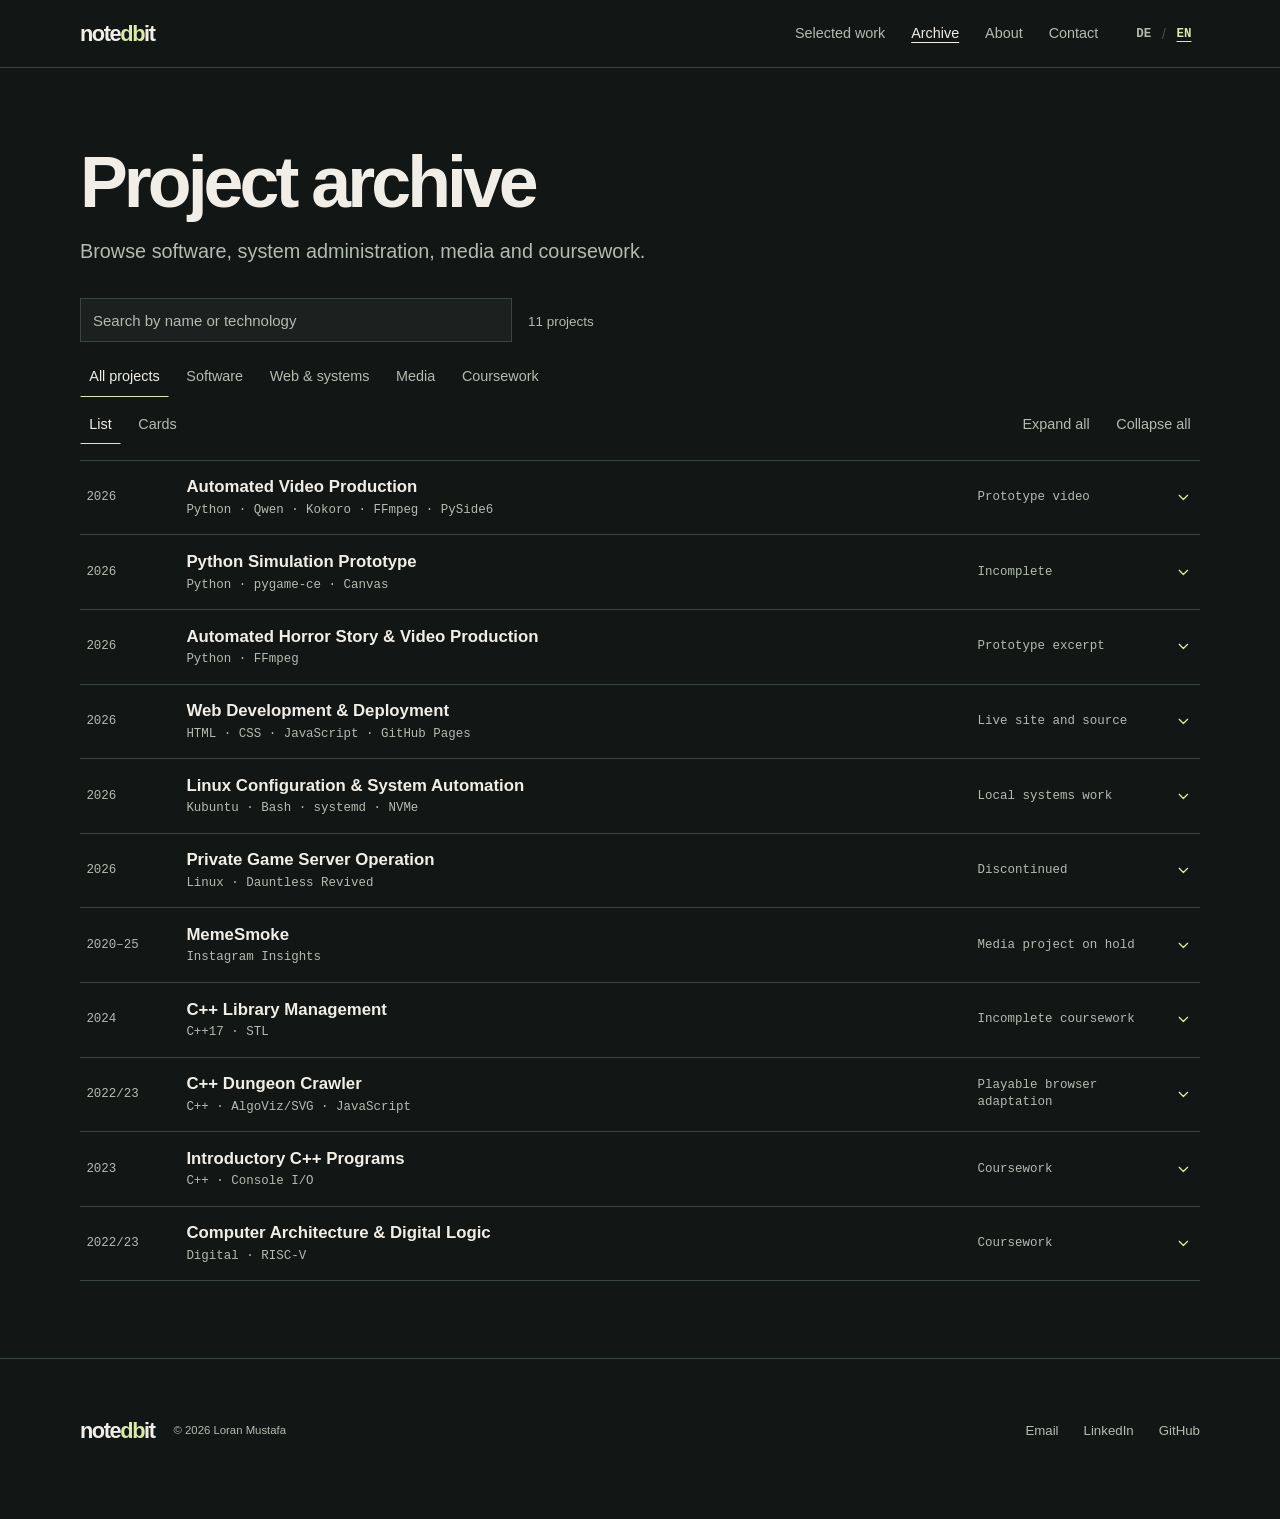
==== commit d7d9910a: "Finalize portfolio navigation, game startup and project evidence" ====
--- a/projects/index.html
+++ b/projects/index.html
@@ -4,14 +4,18 @@
   <meta charset="utf-8"/>
   <meta content="width=device-width,initial-scale=1" name="viewport"/>
   <title data-de="Projektarchiv — notedbit">Project archive — notedbit</title>
-  <meta content="Portfolio archive: documented applications, technical system work, media projects and coursework by Loran Mustafa." data-content-de="Portfolioarchiv: dokumentierte Anwendungen, Systemarbeiten, Medienprojekte und Studienübungen von Loran Mustafa." name="description"/>
+  <meta content="Eleven projects by Loran Mustafa, including software prototypes, Linux system work and coursework with links to demos and evidence." data-content-de="Elf Projekte von Loran Mustafa, darunter Softwareprototypen, Linux-Systemarbeiten und Studienübungen mit Links zu Demos und Belegen." name="description">
   <meta content="#121615" name="theme-color"/>
   <link href="https://notedbit.com/projects/" rel="canonical"/>
   <meta content="website" property="og:type"/>
+  <meta content="notedbit" property="og:site_name">
   <meta content="Project archive — notedbit" data-content-de="Projektarchiv — notedbit" property="og:title">
-  <meta content="Portfolio archive: documented applications, technical system work, media projects and coursework by Loran Mustafa." data-content-de="Portfolioarchiv: dokumentierte Anwendungen, Systemarbeiten, Medienprojekte und Studienübungen von Loran Mustafa." property="og:description"/>
+  <meta content="Eleven projects by Loran Mustafa, including software prototypes, Linux system work and coursework with links to demos and evidence." data-content-de="Elf Projekte von Loran Mustafa, darunter Softwareprototypen, Linux-Systemarbeiten und Studienübungen mit Links zu Demos und Belegen." property="og:description">
   <meta content="https://notedbit.com/projects/" property="og:url"/>
   <meta content="https://notedbit.com/assets/og-preview.png" property="og:image"/>
+  <meta content="1200" property="og:image:width">
+  <meta content="630" property="og:image:height">
+  <meta content="notedbit · Loran Mustafa" property="og:image:alt">
   <link href="../assets/favicon.svg" rel="icon" type="image/svg+xml"/>
   <link href="../style.css" rel="stylesheet"/>
   <link href="../portfolio.css" rel="stylesheet"/>
@@ -105,7 +109,7 @@
             <span class="archive-record-year">2026</span>
             <span class="archive-record-heading">
               <span class="archive-record-title" data-de="Automatisierte Horrorstory- und Videoproduktion">Automated Horror Story &amp; Video Production</span>
-              <span class="archive-record-stack">Python · Qwen3 · Kokoro · Diffusers · FFmpeg</span>
+              <span class="archive-record-stack">Python · FFmpeg</span>
             </span>
             <span class="archive-record-status" data-de="Prototypausschnitt">Prototype excerpt</span>
             <span class="archive-record-chevron" aria-hidden="true"><svg viewBox="0 0 24 24"><path d="m6 9 6 6 6-6"/></svg></span>
--- a/style.css
+++ b/style.css
@@ -102,7 +102,6 @@
   background: var(--text);
   color: var(--bg);
   transform: translateY(-160%);
-  transition: transform var(--transition);
 }
 
 .skip-link:focus {
@@ -371,6 +370,11 @@
     top: calc(var(--header-height) + 10px);
     left: 14px;
     right: 14px;
+    max-height: max(0px, calc(100vh - var(--header-height) - 20px));
+    max-height: max(0px, calc(100dvh - var(--header-height) - 20px));
+    overflow-y: auto;
+    overscroll-behavior: contain;
+    scroll-padding-block: 10px;
     display: grid;
     gap: 5px;
     padding: 10px;
@@ -384,8 +388,7 @@
     pointer-events: none;
     transition:
       opacity var(--transition),
-      transform var(--transition),
-      visibility var(--transition);
+      transform var(--transition);
   }
 
   .site-nav.is-open {
--- a/portfolio.css
+++ b/portfolio.css
@@ -426,6 +426,8 @@
 
   html:not(.js) :is(.portfolio-home, .archive-ledger, .case-study) .site-nav {
     position: static;
+    max-height: none;
+    overflow: visible;
     order: 1;
     flex-basis: 100%;
     transform: none;
